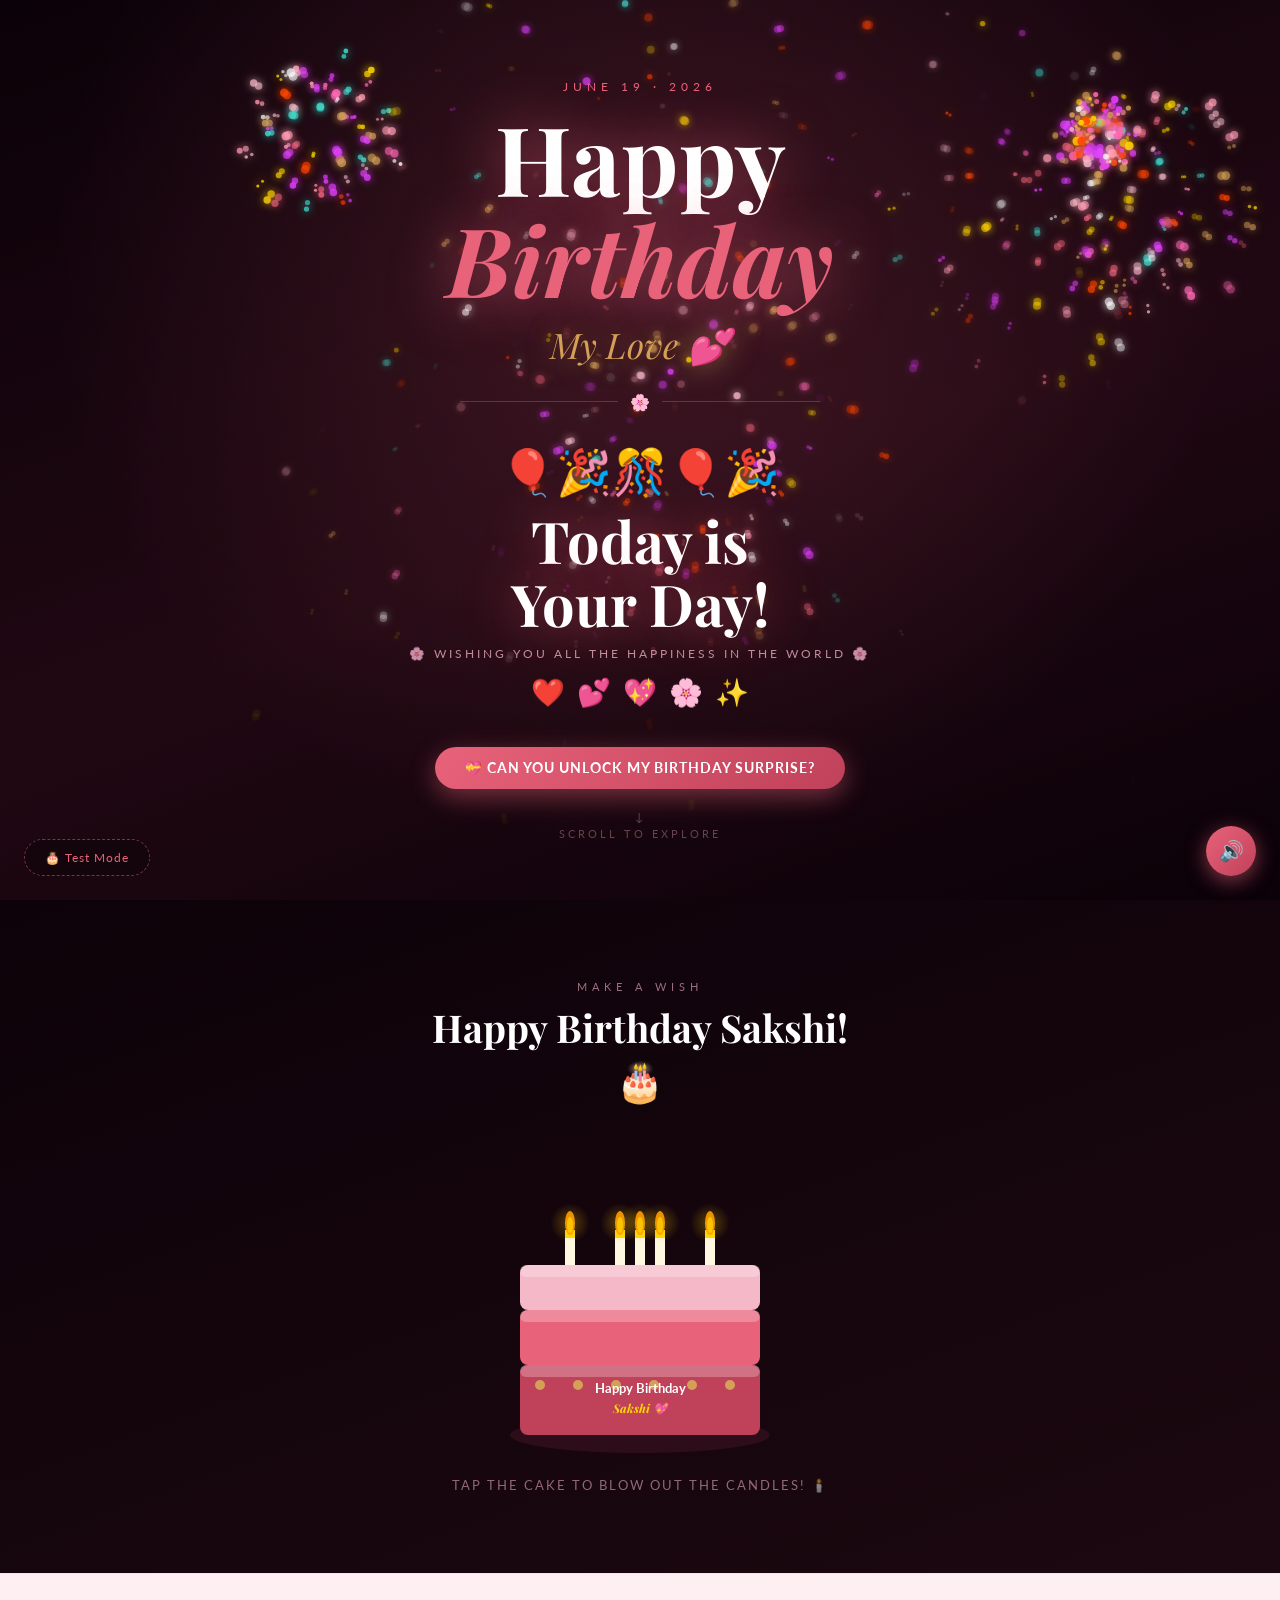
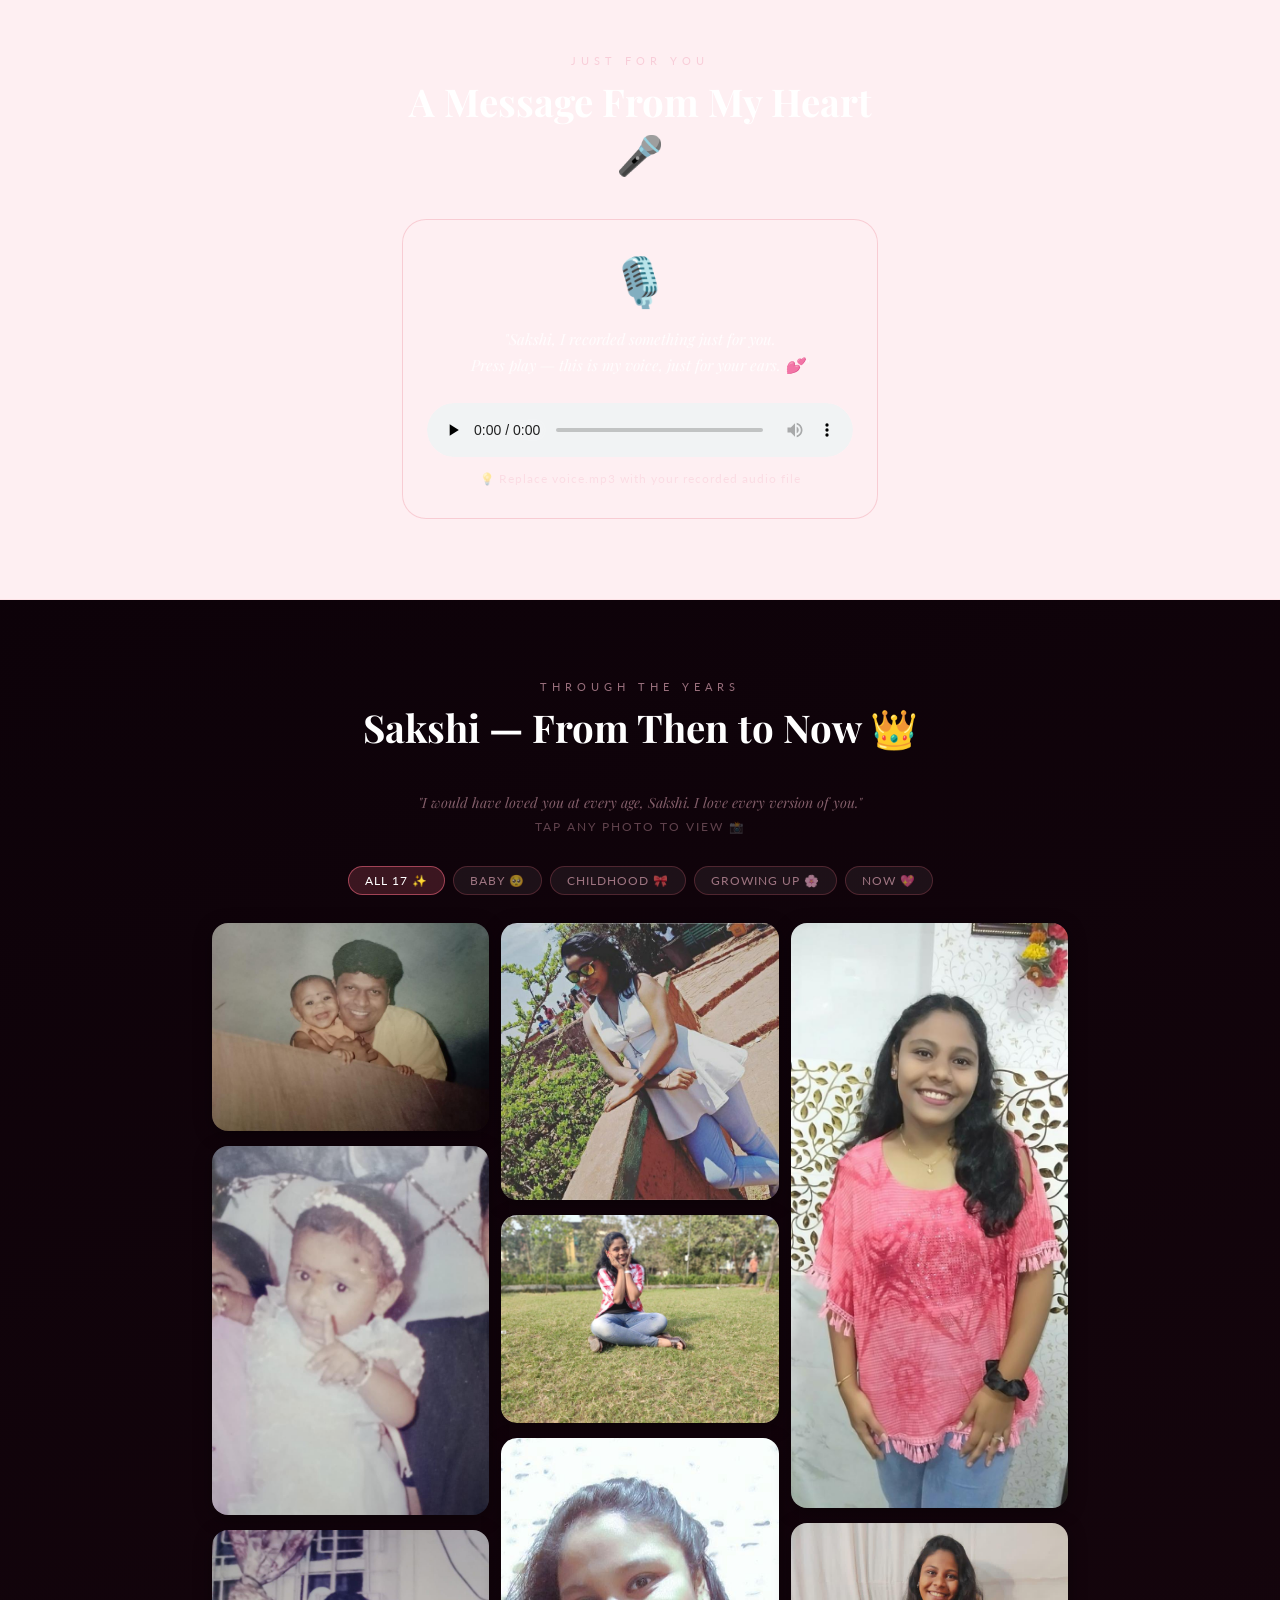
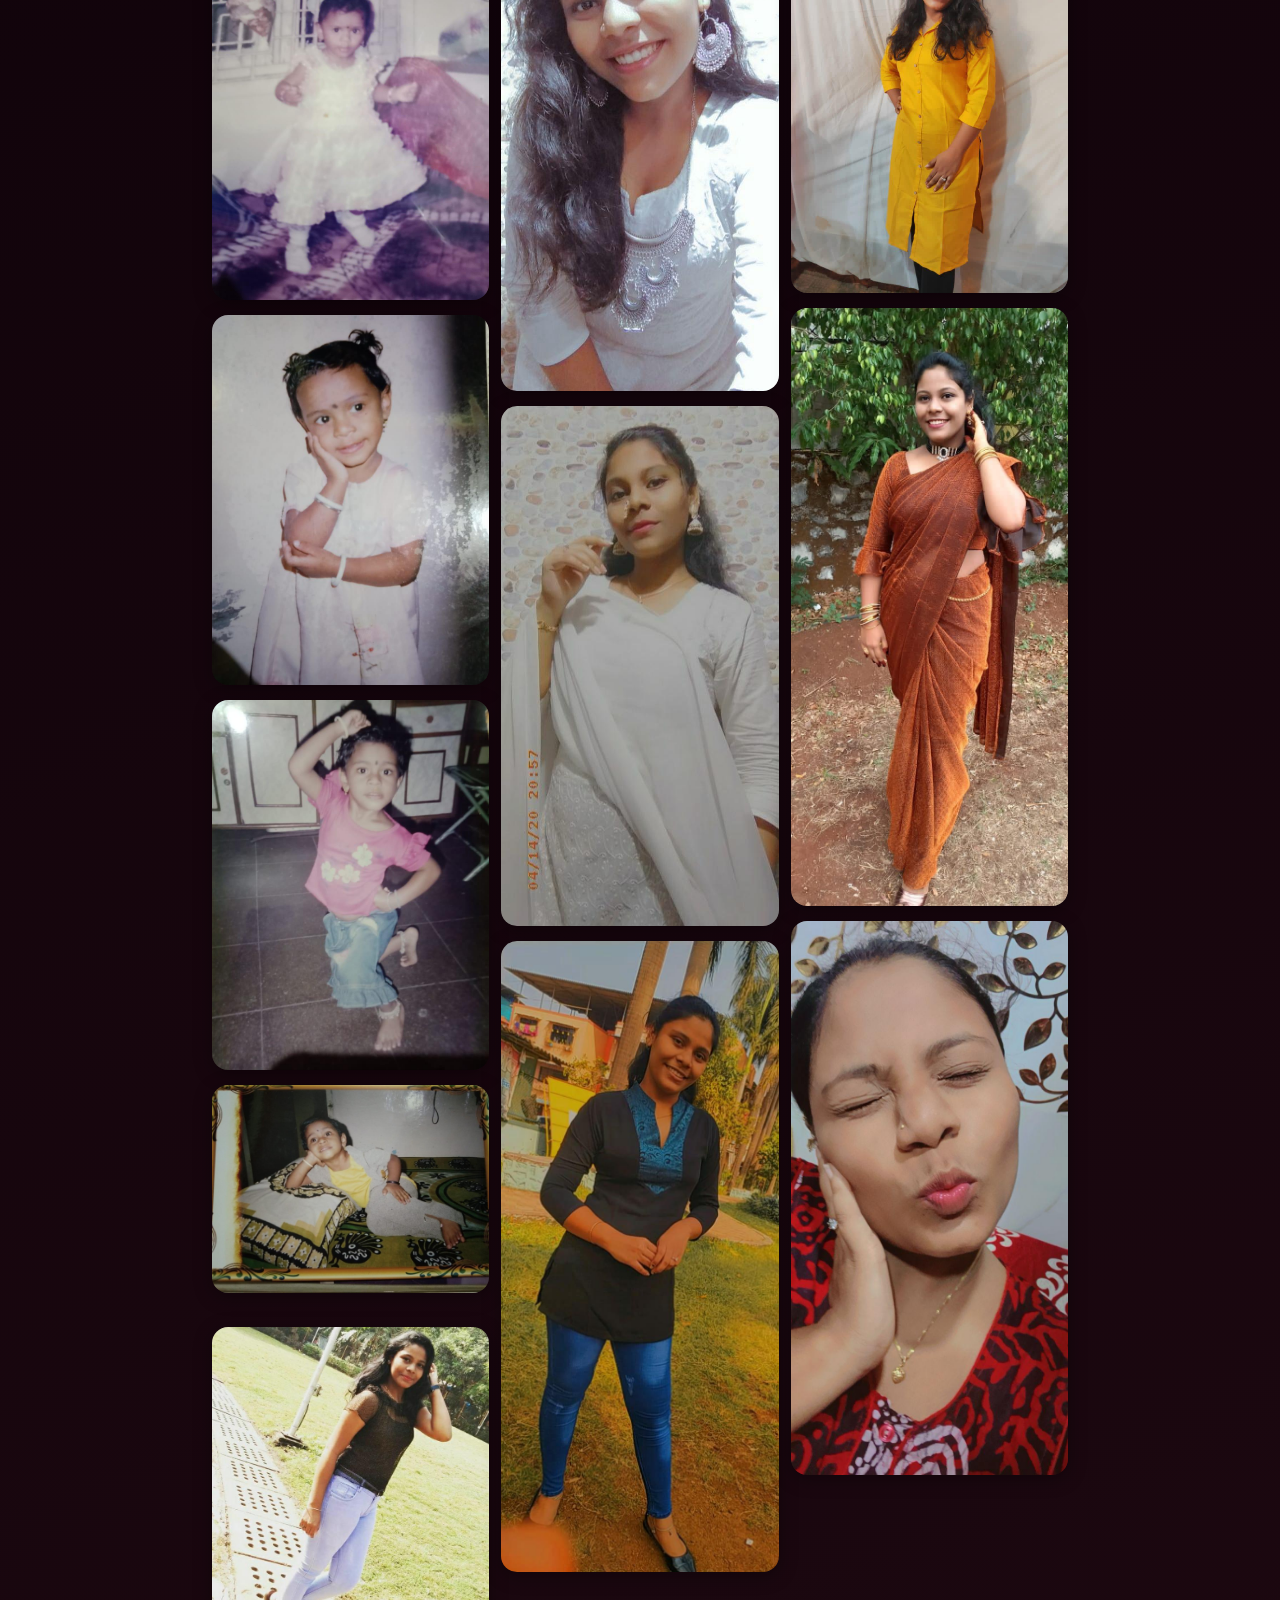
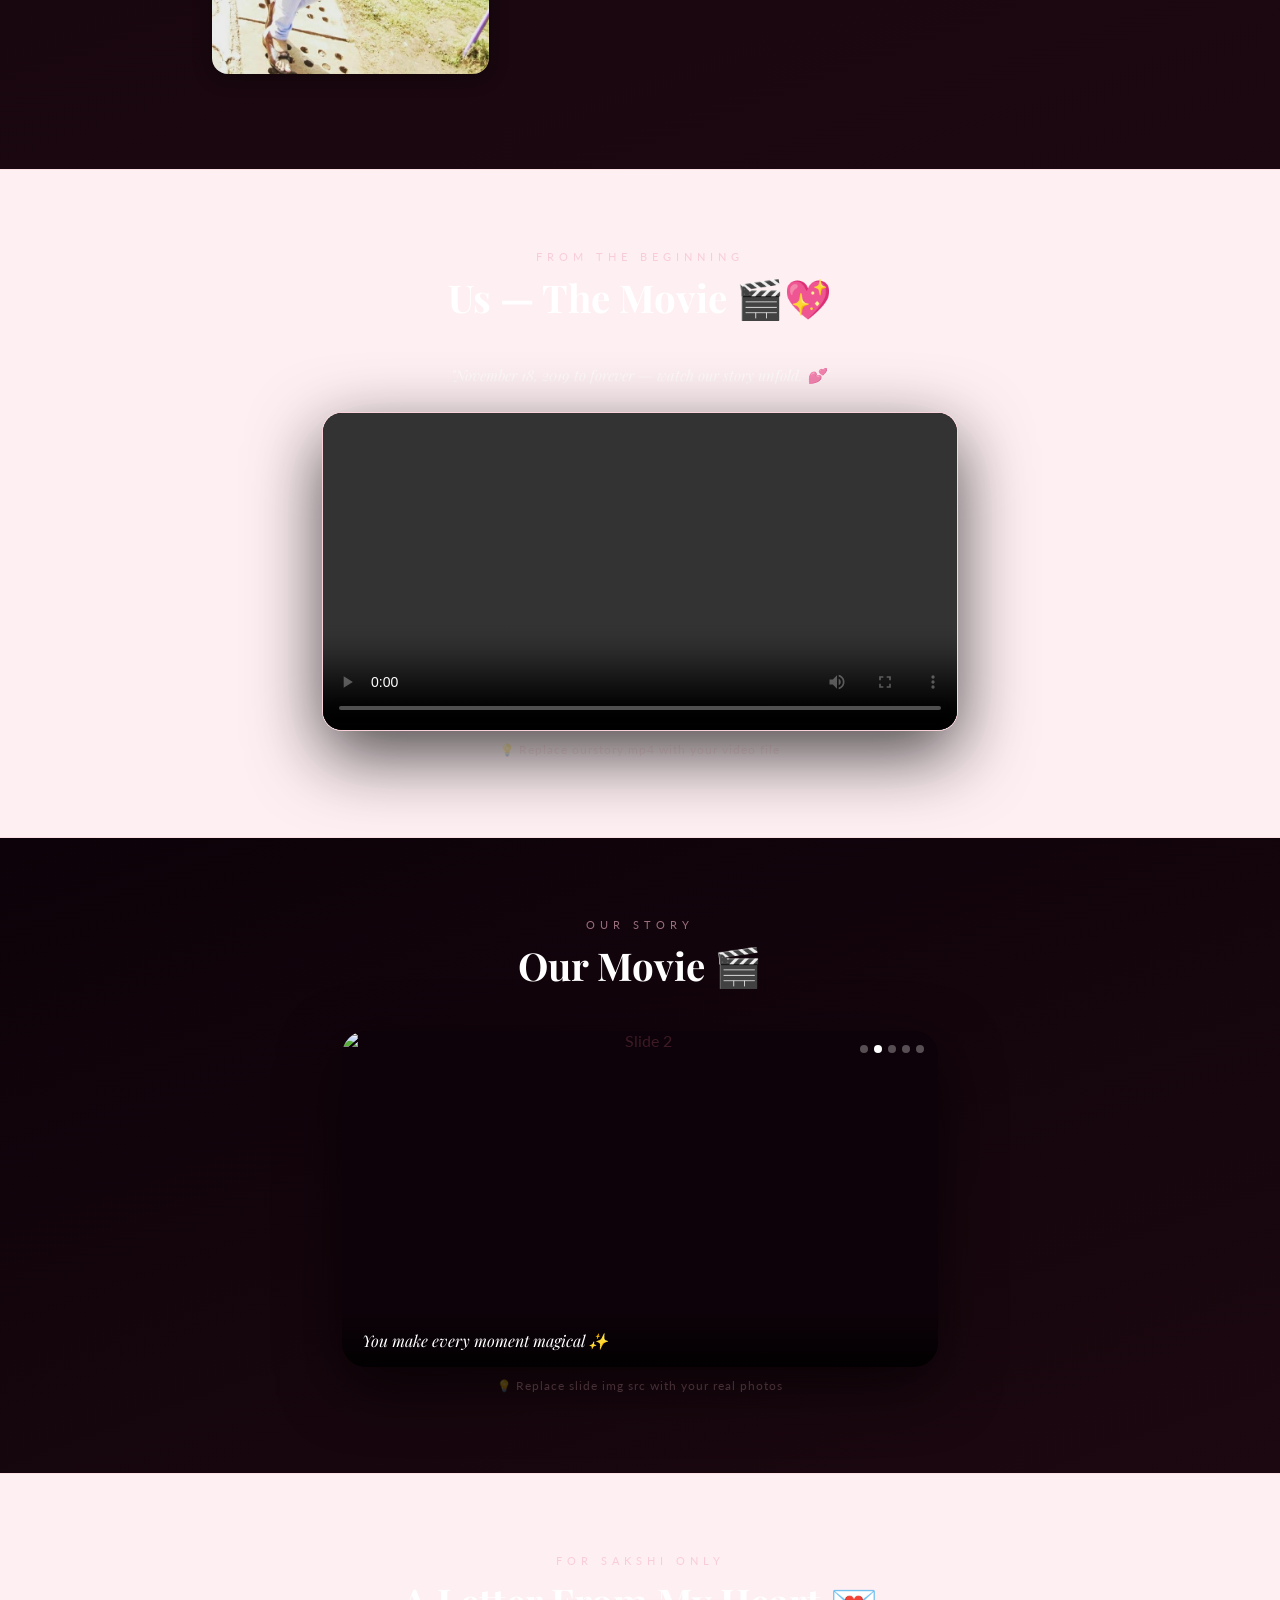
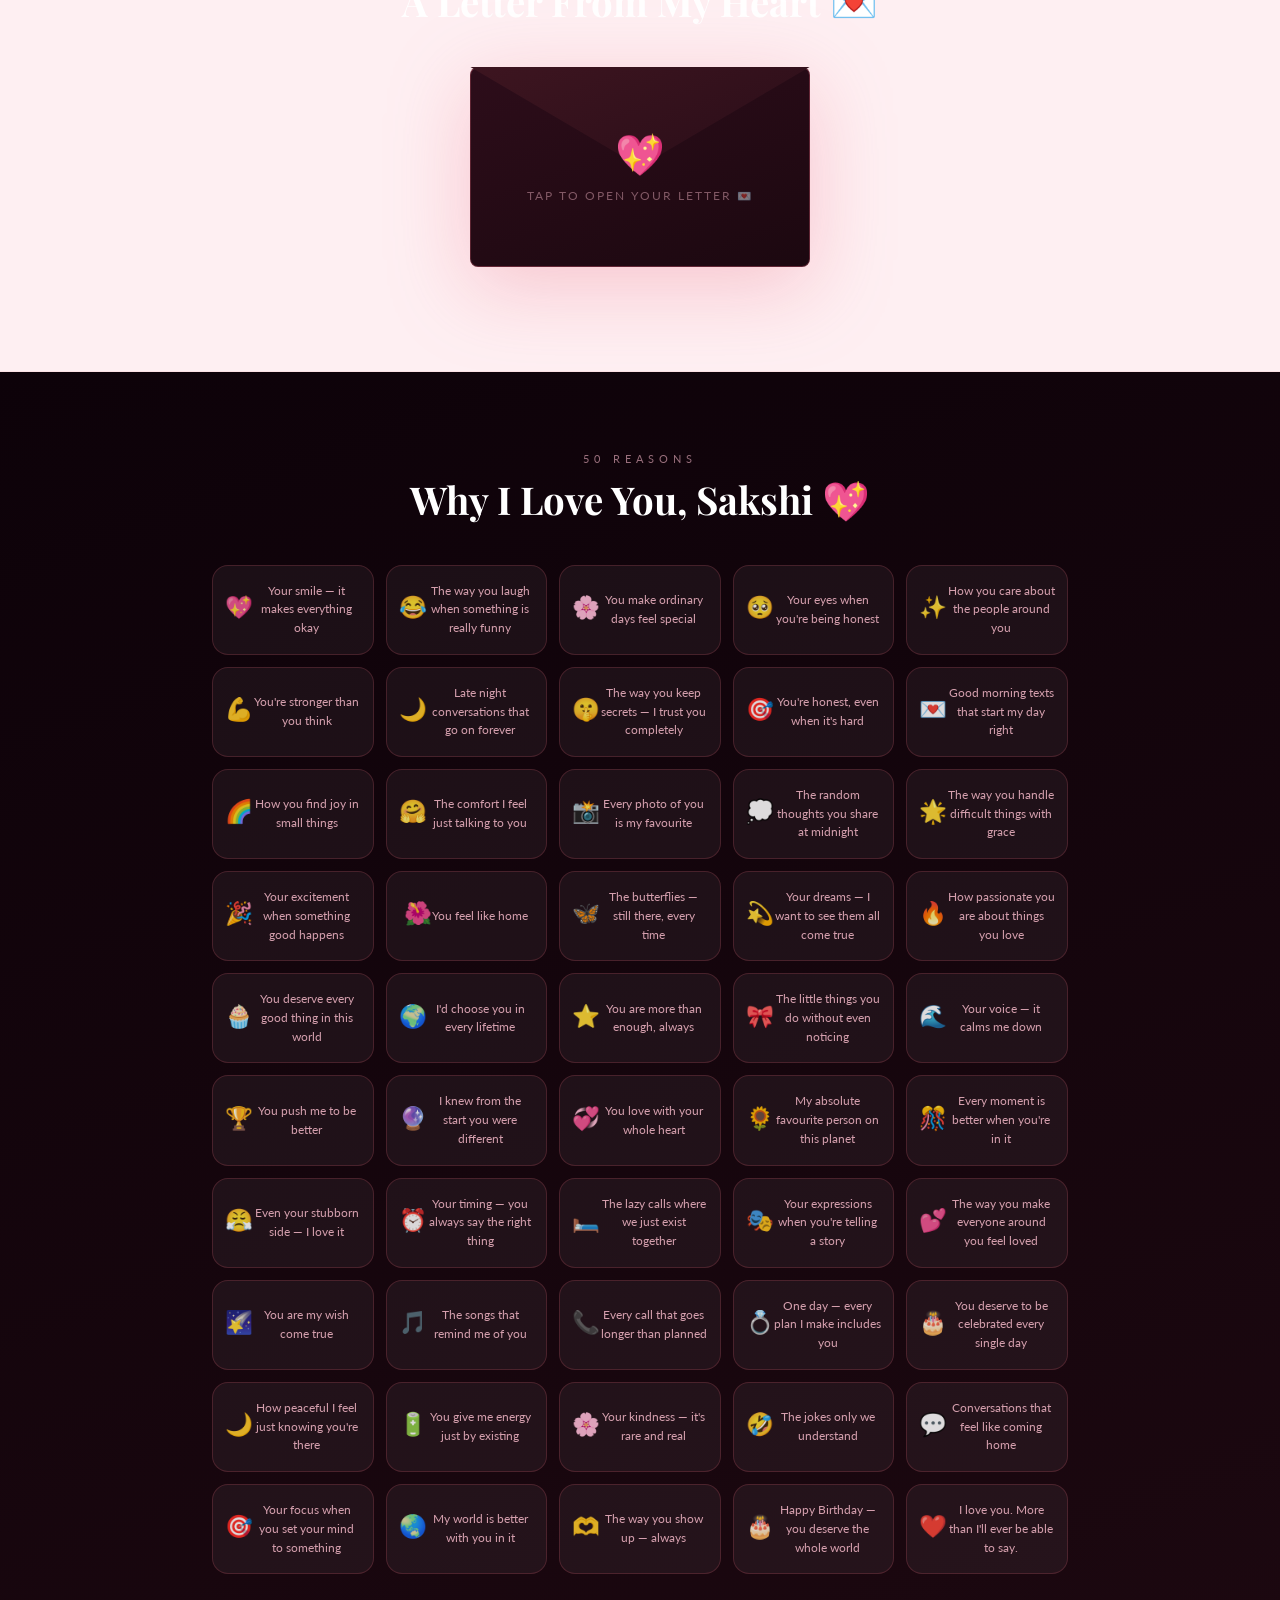
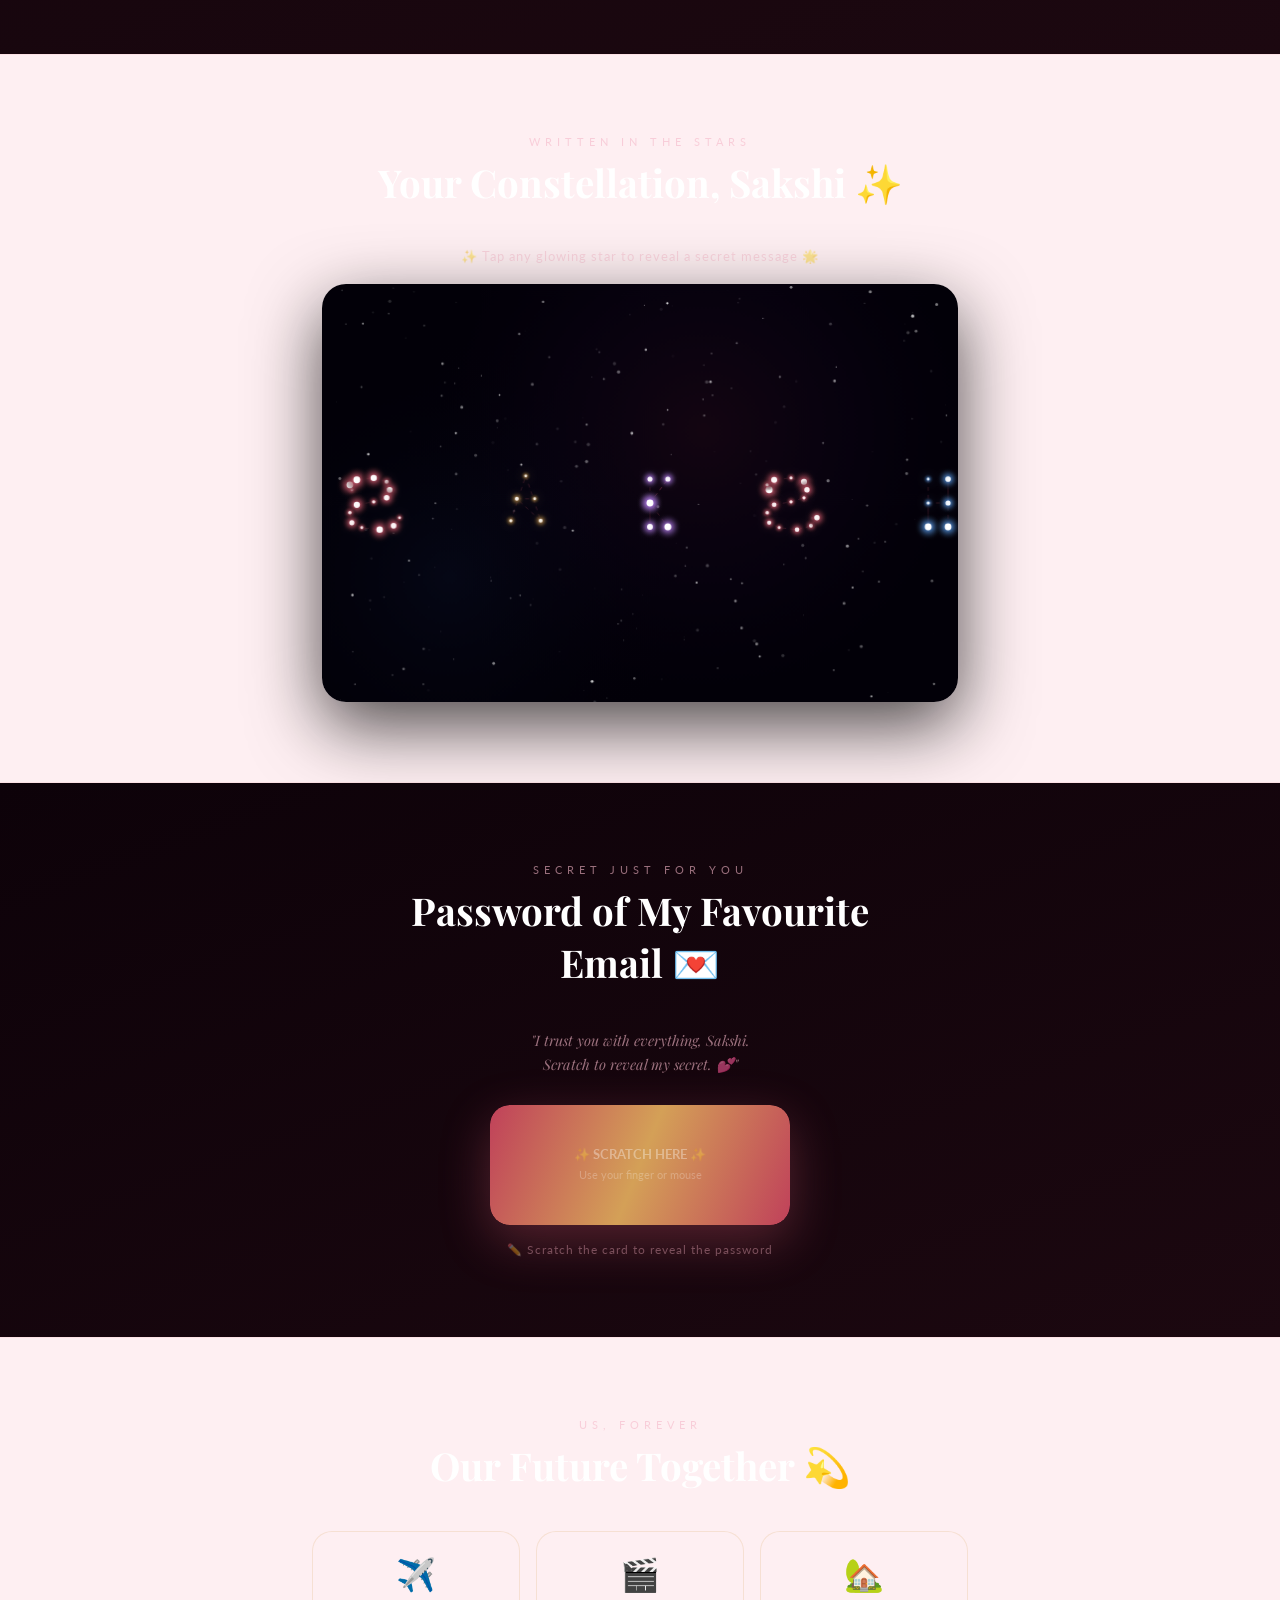
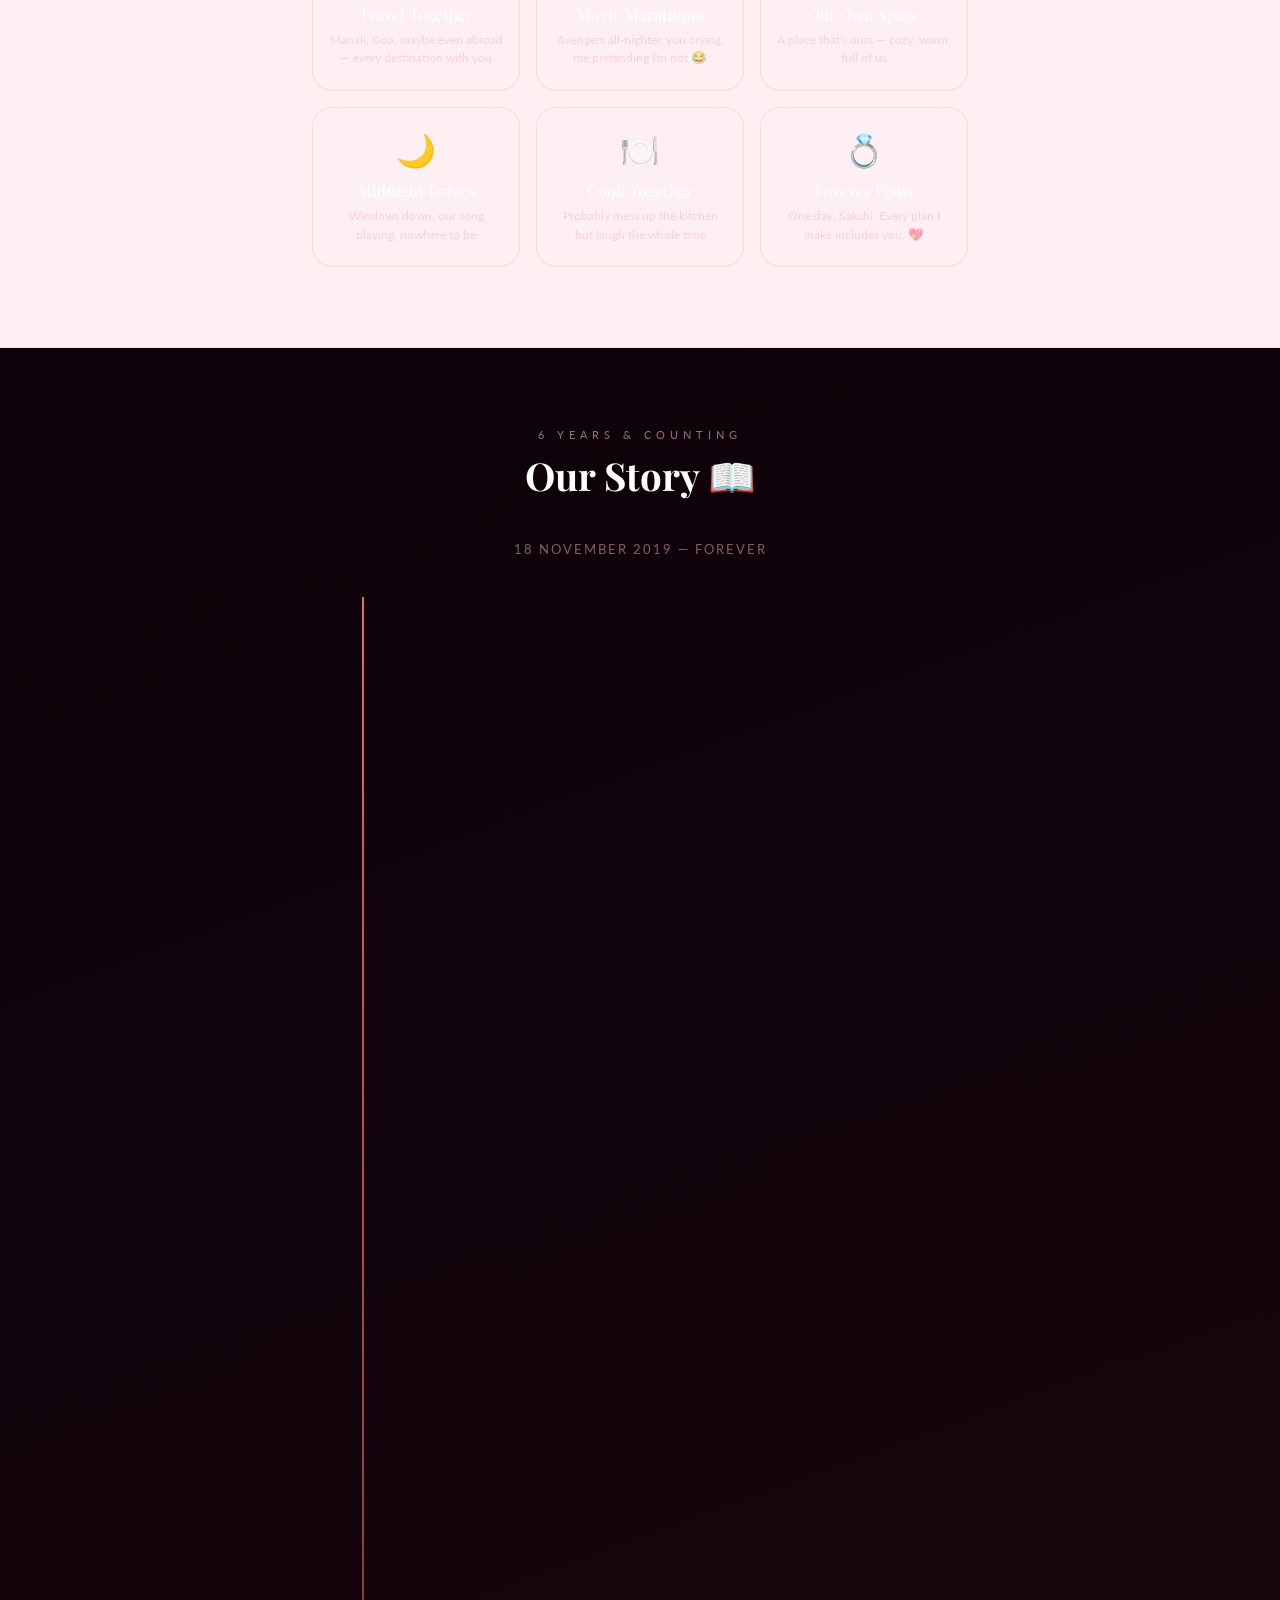
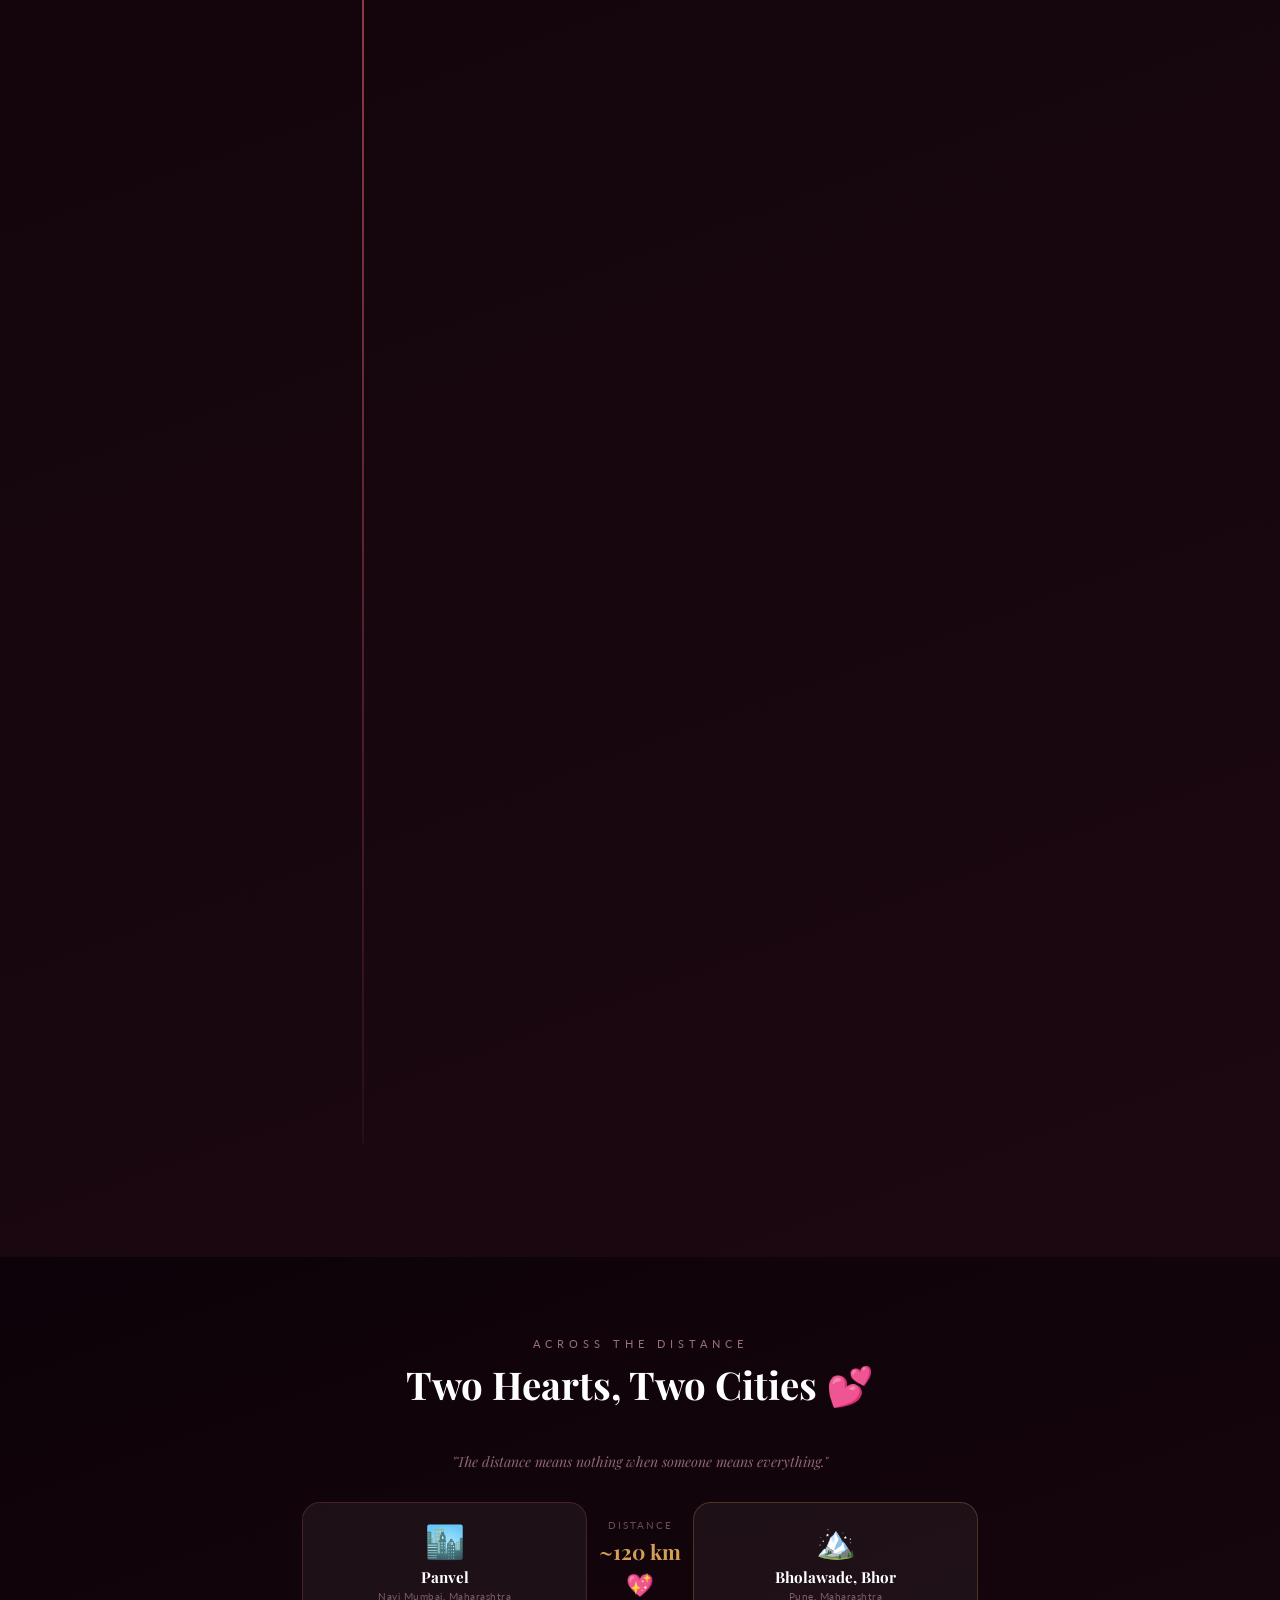
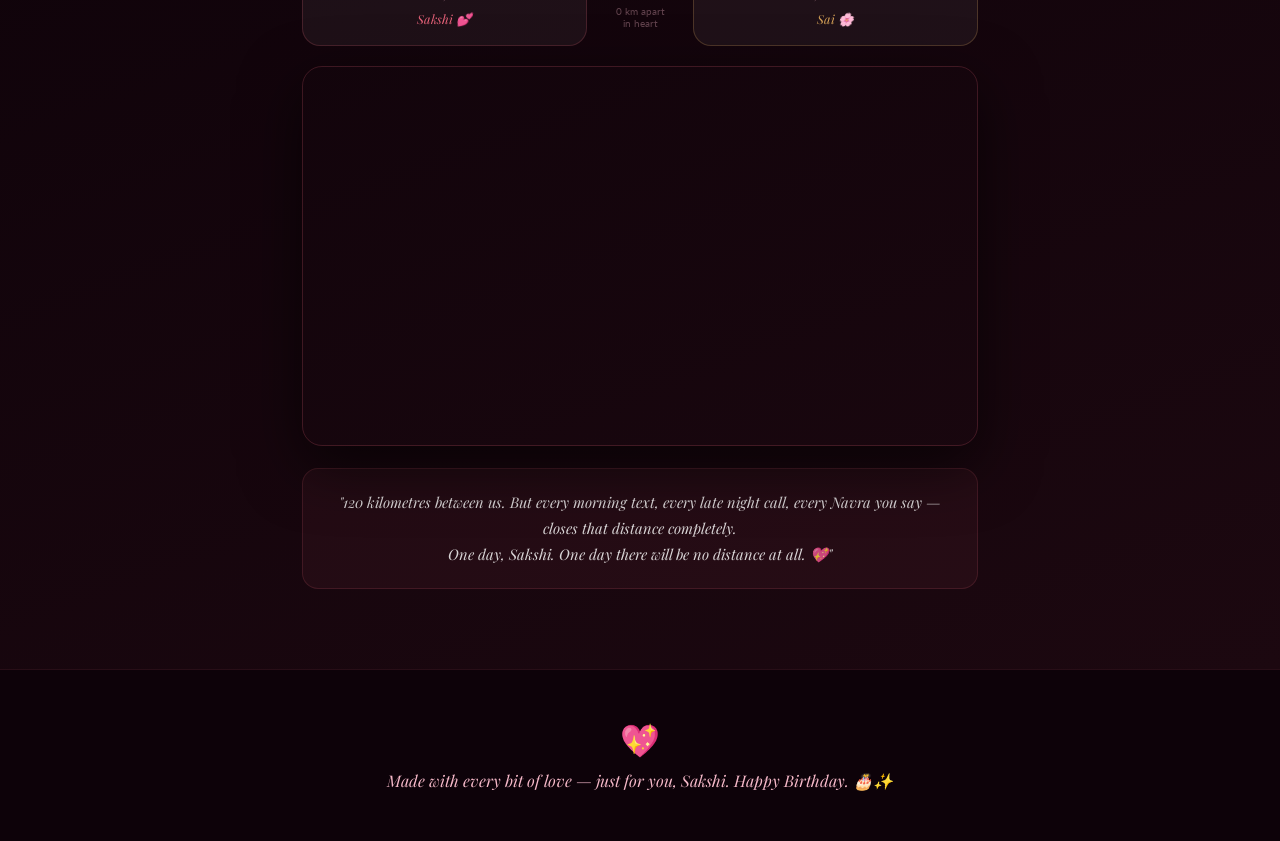
==== index.html @ 9b5f8d2d "Update index.html" ====
<!DOCTYPE html>
<html lang="en">
<head>
<meta charset="UTF-8">
<meta name="viewport" content="width=device-width, initial-scale=1.0">
<title>Happy Birthday 💖</title>
<link href="https://fonts.googleapis.com/css2?family=Playfair+Display:ital,wght@0,400;0,700;1,400&family=Lato:wght@300;400;700&display=swap" rel="stylesheet">
<link rel="stylesheet" href="https://cdnjs.cloudflare.com/ajax/libs/leaflet/1.9.4/leaflet.min.css"/>
<script src="https://cdnjs.cloudflare.com/ajax/libs/leaflet/1.9.4/leaflet.min.js"></script>
<style>
*,*::before,*::after{box-sizing:border-box;margin:0;padding:0}
:root{--rose:#E8637A;--blush:#F5B8C8;--cream:#FFF5F7;--gold:#D4A057;--deep:#3D1A24;--soft:#FAE8EE}
html{scroll-behavior:smooth}
body{font-family:'Lato',sans-serif;background:var(--cream);color:var(--deep);overflow-x:hidden}

#bg-canvas{position:fixed;inset:0;pointer-events:none;z-index:0}
#fw-canvas{position:fixed;inset:0;pointer-events:none;z-index:1;display:none}
.cp{position:fixed;top:-14px;pointer-events:none;z-index:9000;animation:cfFall linear forwards}
@keyframes cfFall{0%{transform:translateY(0) rotate(0deg);opacity:1}100%{transform:translateY(110vh) rotate(720deg);opacity:0}}

/* ═══════════════════════════════════════
   QUIZ MODAL (full screen)
═══════════════════════════════════════ */
#quiz-modal{
  position:fixed;inset:0;z-index:8000;
  background:linear-gradient(160deg,#0d0209 0%,#200a14 50%,#0d0209 100%);
  display:flex;flex-direction:column;align-items:center;
  overflow-y:auto;-webkit-overflow-scrolling:touch;
  padding-bottom:env(safe-area-inset-bottom,20px);
  opacity:0;visibility:hidden;pointer-events:none;
  transition:opacity .4s,visibility .4s;
}
#quiz-modal.open{opacity:1;visibility:visible;pointer-events:all}

/* ── QUIZ HEADER ── */
.quiz-header{
  width:100%;max-width:680px;padding:40px 24px 0;
  display:flex;flex-direction:column;align-items:center;text-align:center;
}
.quiz-close{
  position:fixed;top:16px;right:20px;background:none;border:none;
  color:rgba(255,255,255,.3);font-size:1.6rem;cursor:pointer;z-index:10;transition:color .2s
}
.quiz-close:hover{color:rgba(255,255,255,.7)}

/* score bar */
.score-bar{
  display:flex;align-items:center;justify-content:space-between;
  width:100%;max-width:680px;padding:16px 20px;gap:12px;
  position:sticky;top:0;z-index:5;
  background:rgba(13,2,9,.95);
  backdrop-filter:blur(8px);-webkit-backdrop-filter:blur(8px);
  border-bottom:1px solid rgba(232,99,122,.1);
}
.score-badge{
  background:rgba(232,99,122,.15);border:1px solid rgba(232,99,122,.3);
  border-radius:50px;padding:8px 20px;font-size:.85rem;
  color:var(--blush);letter-spacing:1px;font-weight:700;white-space:nowrap;
}
.progress-wrap{flex:1;height:6px;background:rgba(255,255,255,.1);border-radius:50px;overflow:hidden}
.progress-fill{height:100%;background:linear-gradient(90deg,var(--rose),var(--gold));border-radius:50px;transition:width .5s ease;width:0%}
.q-counter{font-size:.78rem;color:rgba(245,184,200,.5);letter-spacing:1px;white-space:nowrap}

/* ── LEVEL BADGE ── */
.level-badge{
  display:inline-flex;align-items:center;gap:8px;
  background:rgba(212,160,87,.15);border:1px solid rgba(212,160,87,.3);
  border-radius:50px;padding:7px 18px;font-size:.72rem;
  color:var(--gold);letter-spacing:2px;text-transform:uppercase;
  margin:32px 0 8px;
}

/* ── QUESTION CARD ── */
.q-card{
  width:100%;max-width:680px;padding:0 24px 40px;
  animation:qSlide .4s cubic-bezier(.22,1,.36,1) both;
}
@keyframes qSlide{from{opacity:0;transform:translateY(30px)}to{opacity:1;transform:translateY(0)}}

.q-emoji{font-size:2.8rem;margin-bottom:12px;display:block;animation:hb 2s ease-in-out infinite}
.q-text{
  font-family:'Playfair Display',serif;
  font-size:clamp(1.1rem,3vw,1.5rem);
  color:#fff;line-height:1.5;margin-bottom:28px;
  text-align:center;
}
.q-text span{color:var(--rose);font-style:italic}

/* ── OPTIONS ── */
.options{display:flex;flex-direction:column;gap:12px;width:100%}
.opt{
  background:rgba(255,255,255,.06);
  border:1.5px solid rgba(232,99,122,.2);
  border-radius:16px;padding:16px 20px;
  display:flex;align-items:center;gap:14px;
  cursor:pointer;transition:all .25s;text-align:left;
  font-family:'Lato',sans-serif;font-size:.95rem;color:rgba(255,255,255,.85);
  position:relative;overflow:hidden;
}
.opt:hover{background:rgba(232,99,122,.12);border-color:rgba(232,99,122,.5);transform:translateX(4px)}
.opt-letter{
  min-width:34px;height:34px;border-radius:50%;
  background:rgba(232,99,122,.2);border:1.5px solid rgba(232,99,122,.4);
  display:flex;align-items:center;justify-content:center;
  font-size:.8rem;font-weight:700;color:var(--rose);letter-spacing:.5px;flex-shrink:0;
}
/* correct */
.opt.correct{background:rgba(46,213,115,.15)!important;border-color:#2ed573!important;transform:translateX(0)!important}
.opt.correct .opt-letter{background:rgba(46,213,115,.3);border-color:#2ed573;color:#2ed573}
/* wrong */
.opt.wrong{background:rgba(255,71,87,.12)!important;border-color:#ff4757!important;transform:translateX(0)!important}
.opt.wrong .opt-letter{background:rgba(255,71,87,.2);border-color:#ff4757;color:#ff4757}
/* reveal correct when wrong chosen */
.opt.reveal{background:rgba(46,213,115,.08)!important;border-color:rgba(46,213,115,.4)!important}
.opt.reveal .opt-letter{color:rgba(46,213,115,.7)}

/* feedback toast */
#feedback{
  position:fixed;bottom:100px;left:50%;transform:translateX(-50%) translateY(20px);
  background:rgba(20,5,12,.95);border:1px solid rgba(232,99,122,.3);
  border-radius:50px;padding:12px 28px;font-size:.88rem;
  color:#fff;letter-spacing:.5px;z-index:9001;
  opacity:0;transition:all .3s;pointer-events:none;white-space:nowrap;
  text-align:center;max-width:90vw;
}
#feedback.show{opacity:1;transform:translateX(-50%) translateY(0)}

/* ── RESULT SCREEN ── */
#result-screen{
  width:100%;max-width:680px;padding:40px 24px 60px;
  display:none;flex-direction:column;align-items:center;text-align:center;
  animation:qSlide .5s both;
}
#result-screen.show{display:flex}
.result-emoji{font-size:4rem;margin-bottom:16px;animation:hb 1.4s ease-in-out infinite}
.result-title{font-family:'Playfair Display',serif;font-size:clamp(1.8rem,5vw,3rem);color:#fff;margin-bottom:10px;line-height:1.2}
.result-title em{color:var(--rose);font-style:italic}
.result-score{font-size:clamp(2.5rem,8vw,5rem);font-family:'Playfair Display',serif;font-weight:700;color:var(--gold);margin:12px 0;text-shadow:0 0 30px rgba(212,160,87,.5)}
.result-msg{font-size:1rem;color:rgba(245,184,200,.8);line-height:1.7;max-width:500px;margin:0 auto 32px}
.result-bars{width:100%;display:flex;flex-direction:column;gap:10px;margin-bottom:36px}
.r-bar{display:flex;align-items:center;gap:12px;font-size:.8rem;color:rgba(245,184,200,.6)}
.r-bar-label{width:80px;text-align:right;flex-shrink:0}
.r-bar-track{flex:1;height:8px;background:rgba(255,255,255,.08);border-radius:50px;overflow:hidden}
.r-bar-fill{height:100%;border-radius:50px;transition:width 1s ease .3s;width:0}
.r-bar-val{width:32px;text-align:left;font-weight:700;color:var(--rose)}

.unlock-btn{
  background:linear-gradient(135deg,var(--rose),#c0415a);
  border:none;border-radius:50px;padding:16px 42px;
  font-size:1rem;font-family:'Lato',sans-serif;font-weight:700;
  color:#fff;cursor:pointer;letter-spacing:1px;text-transform:uppercase;
  box-shadow:0 10px 30px rgba(232,99,122,.55);
  transition:transform .2s,box-shadow .2s;margin-bottom:16px;
  animation:pulse 2s ease-in-out infinite;
}
.unlock-btn:hover{transform:translateY(-2px);box-shadow:0 14px 38px rgba(232,99,122,.75)}
@keyframes pulse{0%,100%{box-shadow:0 10px 30px rgba(232,99,122,.55)}50%{box-shadow:0 10px 50px rgba(232,99,122,.85),0 0 0 8px rgba(232,99,122,.12)}}
.retry-btn{
  background:transparent;border:1.5px solid rgba(245,184,200,.25);
  border-radius:50px;padding:12px 32px;font-size:.82rem;font-family:'Lato',sans-serif;
  color:rgba(245,184,200,.45);cursor:pointer;letter-spacing:1px;text-transform:uppercase;transition:all .3s
}
.retry-btn:hover{border-color:rgba(245,184,200,.55);color:rgba(245,184,200,.75)}

/* special messages */
.love-note{
  background:rgba(255,255,255,.04);border:1px solid rgba(232,99,122,.2);
  border-radius:20px;padding:24px 22px;margin-bottom:28px;max-width:500px;
  font-family:'Playfair Display',serif;font-style:italic;font-size:1rem;
  color:rgba(255,255,255,.85);line-height:1.7;text-align:center;
}
.love-note cite{display:block;font-style:normal;font-size:.72rem;letter-spacing:2px;color:var(--rose);margin-top:12px;text-transform:uppercase}

/* ═══════════════════════════════════════
   HERO
═══════════════════════════════════════ */
.hero{min-height:100vh;display:flex;flex-direction:column;align-items:center;justify-content:center;padding:70px 20px 50px;position:relative;overflow:hidden;text-align:center}
.hero.light{background:var(--cream)}
.hero.light::before{content:'';position:absolute;inset:0;background:radial-gradient(ellipse at 50% 0%,rgba(232,99,122,.13) 0%,transparent 68%);pointer-events:none}
.hero.dark{background:linear-gradient(160deg,#0d0209 0%,#280b16 55%,#0d0209 100%)}
.hero.dark::before{content:'';position:absolute;inset:0;background:radial-gradient(ellipse at 50% 30%,rgba(232,99,122,.24) 0%,transparent 65%);pointer-events:none}
.petals{position:absolute;inset:0;overflow:hidden;pointer-events:none;z-index:1}
.petal{position:absolute;border-radius:50% 0 50% 0;opacity:0;animation:petalFall linear infinite}
@keyframes petalFall{0%{transform:translateY(-20px) rotate(0deg);opacity:0}8%{opacity:.65}92%{opacity:.4}100%{transform:translateY(110vh) rotate(720deg);opacity:0}}
.hero>*:not(.petals){position:relative;z-index:2}
.h-date{font-size:.72rem;letter-spacing:5px;text-transform:uppercase;color:var(--rose);margin-bottom:14px;animation:up .7s .1s both}
.h-title{font-family:'Playfair Display',serif;font-size:clamp(2.8rem,9vw,6rem);line-height:1.05;margin-bottom:12px;animation:up .7s .25s both;transition:color .9s,text-shadow .9s}
.hero.light .h-title{color:var(--deep)}
.hero.dark  .h-title{color:#fff;text-shadow:0 0 60px rgba(232,99,122,.7)}
.h-title em{font-style:italic;color:var(--rose);display:block}
.h-name{font-family:'Playfair Display',serif;font-style:italic;font-size:clamp(1.3rem,4vw,2.2rem);color:var(--gold);margin-bottom:24px;animation:up .7s .4s both;transition:text-shadow .9s}
.hero.dark .h-name{text-shadow:0 0 28px rgba(212,160,87,.55)}
.hdiv{display:flex;align-items:center;gap:12px;width:min(360px,88vw);margin:0 auto 32px;animation:up .7s .5s both}
.hdiv-line{flex:1;height:1px;transition:background .9s}
.hero.light .hdiv-line{background:var(--blush)}
.hero.dark  .hdiv-line{background:rgba(245,184,200,.22)}
#cd{animation:up .7s .6s both;margin-bottom:32px;text-align:center}
#cd.off{display:none}
.cd-lbl{font-size:.68rem;letter-spacing:4px;text-transform:uppercase;color:var(--rose);margin-bottom:16px}
.cd-row{display:flex;gap:12px;justify-content:center;flex-wrap:wrap}
.cd-box{background:#fff;border-radius:16px;padding:20px 16px 13px;min-width:76px;box-shadow:0 5px 22px rgba(232,99,122,.1);position:relative;overflow:hidden;transition:background .9s,box-shadow .9s}
.hero.dark .cd-box{background:rgba(255,255,255,.08);box-shadow:0 5px 22px rgba(0,0,0,.4)}
.cd-box::before{content:'';position:absolute;top:0;left:0;right:0;height:3px;background:linear-gradient(90deg,var(--rose),var(--gold))}
.cd-n{font-family:'Playfair Display',serif;font-size:2.3rem;font-weight:700;line-height:1;display:block;transition:color .9s}
.hero.light .cd-n{color:var(--deep)}
.hero.dark  .cd-n{color:#fff}
.cd-n.flip{animation:numflip .28s ease}
@keyframes numflip{0%,100%{transform:scaleY(1);opacity:1}50%{transform:scaleY(0);opacity:0}}
.cd-u{font-size:.6rem;letter-spacing:2px;text-transform:uppercase;color:var(--rose);margin-top:4px;display:block}
#bday-msg{display:flex;flex-direction:column;align-items:center;gap:10px;margin-bottom:32px;opacity:0;pointer-events:none;transform:translateY(18px);transition:opacity .7s .1s,transform .7s .1s}
#bday-msg.on{opacity:1;pointer-events:all;transform:translateY(0)}
.b-balls{font-size:2.8rem;animation:balloonUp .85s cubic-bezier(.34,1.56,.64,1) both}
@keyframes balloonUp{from{transform:translateY(38px);opacity:0}to{transform:translateY(0);opacity:1}}
.b-head{font-family:'Playfair Display',serif;font-size:clamp(1.9rem,5.5vw,3.6rem);color:#fff;line-height:1.1;text-shadow:0 0 50px rgba(232,99,122,.75)}
.b-sub{font-size:.78rem;letter-spacing:3px;text-transform:uppercase;color:var(--blush);opacity:.75}
.b-hearts{display:flex;gap:12px;font-size:1.7rem;margin-top:4px}
.b-hearts span{animation:hb 1.6s ease-in-out infinite}
.b-hearts span:nth-child(2){animation-delay:.22s}
.b-hearts span:nth-child(3){animation-delay:.44s}
.b-hearts span:nth-child(4){animation-delay:.66s}
.b-hearts span:nth-child(5){animation-delay:.88s}
#surprise-btn{background:linear-gradient(135deg,var(--rose),#c0415a);border:none;border-radius:50px;padding:13px 30px;font-size:.85rem;font-family:'Lato',sans-serif;font-weight:700;color:#fff;cursor:pointer;letter-spacing:1px;text-transform:uppercase;box-shadow:0 8px 26px rgba(232,99,122,.45);transition:transform .2s,box-shadow .2s,opacity .5s;animation:up .7s 1s both;margin-top:6px}
#surprise-btn:hover{transform:translateY(-2px);box-shadow:0 12px 34px rgba(232,99,122,.65)}
#surprise-btn.gone{opacity:0;pointer-events:none}
.scroll-cue{color:rgba(232,99,122,.45);font-size:.66rem;letter-spacing:3px;text-transform:uppercase;display:flex;flex-direction:column;align-items:center;gap:5px;margin-top:22px;animation:bounce 2s ease-in-out infinite,up .7s 1.2s both}
.hero.dark .scroll-cue{color:rgba(245,184,200,.35)}

/* music btn */
#music-btn{position:fixed;bottom:24px;right:24px;z-index:600;width:50px;height:50px;border-radius:50%;background:linear-gradient(135deg,var(--rose),#c0415a);border:none;cursor:pointer;font-size:1.25rem;box-shadow:0 5px 20px rgba(232,99,122,.55);display:none;align-items:center;justify-content:center;animation:musicPulse 2.2s ease-in-out infinite;transition:transform .15s}
#music-btn.on{display:flex}
#music-btn:hover{transform:scale(1.12)}
@keyframes musicPulse{0%,100%{box-shadow:0 5px 20px rgba(232,99,122,.55)}50%{box-shadow:0 5px 36px rgba(232,99,122,.9),0 0 0 8px rgba(232,99,122,.1)}}

/* ═══════════════════════════════════════
   SECTIONS
═══════════════════════════════════════ */
.sec{position:relative;z-index:2}
.sec-in{max-width:900px;margin:0 auto;padding:80px 22px}
.sec-lbl{font-size:.68rem;letter-spacing:5px;text-transform:uppercase;color:var(--rose);text-align:center;margin-bottom:8px}
.sec-title{font-family:'Playfair Display',serif;font-size:clamp(1.5rem,4vw,2.4rem);text-align:center;margin-bottom:40px}
.sec.bday-hidden{visibility:hidden;max-height:0;overflow:hidden;opacity:0;padding:0;margin:0}
.sec.bday-hidden .sec-in{padding:0}
.sec.bday-reveal{visibility:visible;max-height:none;overflow:visible;opacity:1;animation:revealSection .8s cubic-bezier(.22,1,.36,1) forwards}
@keyframes revealSection{from{opacity:0;transform:translateY(40px)}to{opacity:1;transform:translateY(0)}}
.sec.light{background:var(--cream)}
.sec.light .sec-title{color:var(--deep)}
.sec.dark{background:linear-gradient(160deg,#0d0209,#1c0810)}
.sec.dark .sec-title{color:#fff}
.sec.mid{background:rgba(232,99,122,.04);border-top:1px solid rgba(232,99,122,.1);border-bottom:1px solid rgba(232,99,122,.1)}
.sec.mid .sec-title{color:#fff}
.pgrid{display:grid;grid-template-columns:repeat(3,1fr);grid-template-rows:220px 260px;gap:12px}
.pc{border-radius:18px;overflow:hidden;position:relative;cursor:pointer;box-shadow:0 5px 20px rgba(0,0,0,.12);transition:transform .38s cubic-bezier(.34,1.2,.64,1),box-shadow .38s}
.pc:hover{transform:scale(1.04) translateY(-4px);box-shadow:0 15px 40px rgba(0,0,0,.22)}
.pc.feat{grid-column:1/3;grid-row:1/3}
.pc img{width:100%;height:100%;object-fit:cover;display:block}
.pc-ph{width:100%;height:100%;display:flex;flex-direction:column;align-items:center;justify-content:center;gap:7px}
.sec.dark .pc-ph{background:linear-gradient(135deg,rgba(232,99,122,.15),rgba(212,160,87,.1))}
.pc-ph i{font-size:2.2rem}
.pc-ph small{font-size:.65rem;letter-spacing:2px;text-transform:uppercase;opacity:.5;color:var(--blush)}
.pc-ov{position:absolute;inset:0;background:linear-gradient(to top,rgba(20,5,12,.82) 0%,transparent 55%);opacity:0;transition:opacity .3s;display:flex;align-items:flex-end;padding:15px}
.pc:hover .pc-ov{opacity:1}
.pc-ov span{color:#fff;font-family:'Playfair Display',serif;font-style:italic;font-size:.87rem}
.love-card{background:rgba(255,255,255,.04);border:1px solid rgba(232,99,122,.2);border-radius:22px;padding:36px 28px;max-width:600px;margin:0 auto;text-align:center}
.love-card p{font-family:'Playfair Display',serif;font-style:italic;font-size:clamp(.93rem,2.3vw,1.22rem);color:rgba(255,255,255,.88);line-height:1.85}
.love-card cite{display:block;font-style:normal;font-size:.72rem;letter-spacing:3px;text-transform:uppercase;color:var(--rose);margin-top:18px}
.hrow{display:flex;justify-content:center;gap:15px;font-size:1.6rem;margin-top:30px}
.hrow span{animation:hb 1.6s ease-in-out infinite}
.hrow span:nth-child(2){animation-delay:.28s}
.hrow span:nth-child(3){animation-delay:.56s}
.tl{position:relative;padding-left:36px;max-width:580px;margin:0 auto}
.tl::before{content:'';position:absolute;left:12px;top:0;bottom:0;width:2px;background:linear-gradient(to bottom,var(--rose),rgba(232,99,122,.07))}
.ti{position:relative;margin-bottom:34px;opacity:0;transform:translateX(-14px);transition:opacity .5s,transform .5s}
.ti.vis{opacity:1;transform:translateX(0)}
.ti-dot{position:absolute;left:-28px;top:4px;width:15px;height:15px;border-radius:50%;background:linear-gradient(135deg,var(--rose),var(--gold))}
.sec.dark .ti-dot{box-shadow:0 0 0 4px #0d0209,0 0 0 6px rgba(232,99,122,.38),0 0 14px rgba(232,99,122,.4)}
.ti-date{font-size:.66rem;letter-spacing:3px;text-transform:uppercase;color:var(--rose);margin-bottom:2px}
.ti-txt{font-family:'Playfair Display',serif;font-size:1rem;line-height:1.55;color:rgba(255,255,255,.82)}
.ti-img{margin-top:12px;border-radius:14px;overflow:hidden}
.ti-img img{width:100%;height:160px;object-fit:cover;display:block;transition:transform .4s}
.ti:hover .ti-img img{transform:scale(1.04)}
.foot{padding:50px 22px;text-align:center;position:relative;z-index:2}
.foot.dark{background:#0d0209;border-top:1px solid rgba(232,99,122,.12)}
.foot.bday-hidden{visibility:hidden;max-height:0;overflow:hidden;padding:0;margin:0;opacity:0}
.foot.bday-reveal{visibility:visible;max-height:none;overflow:visible;opacity:1;animation:revealSection .8s cubic-bezier(.22,1,.36,1) forwards}
.foot-heart{font-size:2rem;display:block;margin-bottom:10px;animation:hb 1.4s ease-in-out infinite}
.foot p{font-family:'Playfair Display',serif;font-style:italic;font-size:1rem;color:var(--blush)}
#lb{position:fixed;inset:0;background:rgba(6,1,4,.94);display:none;align-items:center;justify-content:center;z-index:9500}
#lb.on{display:flex}
#lb img{max-width:90vw;max-height:85vh;border-radius:12px;box-shadow:0 0 70px rgba(232,99,122,.2);animation:up .3s both}
.lb-x{position:absolute;top:18px;right:22px;font-size:1.9rem;color:#fff;cursor:pointer;background:none;border:none;opacity:.55;transition:opacity .2s}
.lb-x:hover{opacity:1}

@keyframes hb{0%,100%{transform:scale(1)}14%{transform:scale(1.18)}28%{transform:scale(1)}42%{transform:scale(1.1)}70%{transform:scale(1)}}
@keyframes up{from{opacity:0;transform:translateY(24px)}to{opacity:1;transform:translateY(0)}}
@keyframes jiggle{0%,100%{transform:translateX(0)}25%{transform:translateX(-8px)}75%{transform:translateX(8px)}}
@keyframes bounce{0%,100%{transform:translateY(0)}50%{transform:translateY(6px)}}

/* ── TIMELINE EXTRAS ── */
.ti-year{font-size:.62rem;letter-spacing:3px;text-transform:uppercase;color:var(--gold);margin-bottom:3px;opacity:.8}
.ti-tag{display:inline-block;background:rgba(232,99,122,.15);border:1px solid rgba(232,99,122,.3);border-radius:50px;padding:3px 12px;font-size:.68rem;letter-spacing:1px;color:var(--rose);margin-bottom:6px}
.ti-dot-star{background:linear-gradient(135deg,var(--gold),#ff9f43)!important;box-shadow:0 0 0 4px #0d0209,0 0 0 6px rgba(212,160,87,.5),0 0 20px rgba(212,160,87,.6)!important}
.ti-txt em{color:var(--rose);font-style:italic}

/* ── ENVELOPE ── */
.envelope{
  width:min(340px,90vw);height:200px;
  margin:0 auto 24px;position:relative;cursor:pointer;
  filter:drop-shadow(0 20px 40px rgba(232,99,122,.3));
  transition:transform .3s;
}
.envelope:hover{transform:scale(1.03)}
.env-body{
  position:absolute;inset:0;
  background:linear-gradient(160deg,#2d0d1a,#1c0810);
  border:1.5px solid rgba(232,99,122,.3);
  border-radius:8px;
  display:flex;flex-direction:column;align-items:center;justify-content:center;
  overflow:hidden;
}
.env-flap{
  position:absolute;top:0;left:0;right:0;height:50%;
  background:linear-gradient(160deg,#3d1520,#2a0d18);
  border-bottom:1.5px solid rgba(232,99,122,.2);
  clip-path:polygon(0 0,100% 0,50% 100%);
  transform-origin:top center;
  transition:transform .6s cubic-bezier(.34,1.2,.64,1);
  z-index:2;
}
.envelope.opened .env-flap{transform:rotateX(180deg)}
.env-seal{
  font-size:2.5rem;animation:hb 1.4s ease-in-out infinite;
  position:relative;z-index:3;
  transition:opacity .3s;
}
.envelope.opened .env-seal{opacity:0}
.env-hint{
  font-size:.72rem;letter-spacing:2px;text-transform:uppercase;
  color:rgba(245,184,200,.45);margin-top:10px;
  transition:opacity .3s;
}
.envelope.opened .env-hint{opacity:0}

/* ── LETTER PAPER ── */
#letter-paper{
  background:linear-gradient(160deg,#fdf6f0,#fff8f5);
  border-radius:16px;padding:32px 28px 28px;
  box-shadow:0 20px 60px rgba(0,0,0,.4),inset 0 0 0 1px rgba(232,99,122,.15);
  text-align:left;color:#3D1A24;
  animation:letterSlide .5s cubic-bezier(.22,1,.36,1) both;
  position:relative;overflow:hidden;
}
@keyframes letterSlide{from{opacity:0;transform:translateY(-30px) scale(.96)}to{opacity:1;transform:translateY(0) scale(1)}}
#letter-paper::before{
  content:'';position:absolute;left:60px;top:0;bottom:0;width:1px;
  background:rgba(232,99,122,.15);
}
.letter-top{display:flex;flex-wrap:wrap;gap:8px;align-items:flex-start;justify-content:space-between;margin-bottom:20px;padding-bottom:16px;border-bottom:1px solid rgba(232,99,122,.15)}
.letter-stamp{font-size:1.8rem;animation:hb 1.4s ease-in-out infinite}
.letter-from,.letter-to{font-size:.72rem;letter-spacing:1px;color:var(--rose)}
.letter-date{font-size:.7rem;color:rgba(61,26,36,.5);letter-spacing:1px}
.letter-body{
  font-family:'Playfair Display',serif;font-size:.97rem;line-height:1.95;
  color:#3D1A24;min-height:200px;padding-left:20px;
}
.letter-cursor{display:inline-block;width:2px;height:1.1em;background:var(--rose);vertical-align:text-bottom;animation:blink .7s step-end infinite;margin-left:1px}
@keyframes blink{0%,100%{opacity:1}50%{opacity:0}}
.letter-sign{font-family:'Playfair Display',serif;font-style:italic;font-size:.92rem;color:var(--deep);text-align:right;padding-left:20px;transition:opacity 1s}
.letter-sign.show{opacity:1!important}

/* location cards */
.loc-card{
  background:rgba(255,255,255,.05);border:1px solid rgba(232,99,122,.2);
  border-radius:18px;padding:18px 12px;text-align:center;
}
.loc-card-gold{border-color:rgba(212,160,87,.25)}
.loc-icon{font-size:2rem;margin-bottom:6px}
.loc-name{font-family:'Playfair Display',serif;color:#fff;font-size:.95rem;font-weight:700;margin-bottom:3px}
.loc-state{font-size:.65rem;color:rgba(245,184,200,.45);letter-spacing:.5px;margin-bottom:8px}
.loc-person{font-size:.78rem;color:var(--rose);font-family:'Playfair Display',serif;font-style:italic}

/* leaflet dark overrides */
#leaflet-map .leaflet-tile-pane{filter:saturate(0.3) brightness(0.5) hue-rotate(300deg)}
#leaflet-map .leaflet-control-attribution{background:rgba(0,0,0,.5);color:rgba(255,255,255,.3);font-size:9px}
#leaflet-map .leaflet-control-zoom a{background:rgba(30,8,16,.9);color:var(--rose);border-color:rgba(232,99,122,.3)}
#leaflet-map .leaflet-control-zoom a:hover{background:rgba(232,99,122,.2)}
.custom-pin{text-align:center;font-size:1.6rem;filter:drop-shadow(0 4px 12px rgba(232,99,122,.8))}
.custom-pin-gold{filter:drop-shadow(0 4px 12px rgba(212,160,87,.8))}

/* slideshow */
.slide{position:absolute;inset:0;opacity:0;transition:opacity 1.2s ease}
.slide.active{opacity:1}
.slide img{width:100%;height:100%;object-fit:cover;display:block}

/* reasons grid cards */
.reason-card{
  background:rgba(255,255,255,.05);border:1px solid rgba(232,99,122,.2);
  border-radius:16px;padding:16px 12px;text-align:center;cursor:pointer;
  transition:transform .3s,background .3s;font-size:.78rem;
  color:rgba(245,184,200,.85);line-height:1.5;
  min-height:90px;display:flex;align-items:center;justify-content:center;
  perspective:600px;
}
.reason-card:hover{transform:scale(1.05);background:rgba(232,99,122,.12)}
.reason-card.flipped{background:rgba(232,99,122,.18);border-color:rgba(232,99,122,.5);animation:cardFlip .4s ease}
@keyframes cardFlip{0%{transform:rotateY(0)}50%{transform:rotateY(90deg)}100%{transform:rotateY(0)}}
.reason-emoji{font-size:1.4rem;display:block;margin-bottom:6px}

/* age filter chips */
.age-chip{
  background:rgba(255,255,255,.06);border:1px solid rgba(232,99,122,.25);
  border-radius:50px;padding:6px 16px;font-size:.74rem;color:rgba(245,184,200,.6);
  cursor:pointer;letter-spacing:1px;transition:all .25s;text-transform:uppercase;
}
.age-chip:hover{background:rgba(232,99,122,.15);color:rgba(245,184,200,.9)}
.age-chip-active{background:rgba(232,99,122,.2)!important;border-color:rgba(232,99,122,.6)!important;color:#fff!important}

/* sakshi solo gallery */
.sg-masonry{
  columns:3;
  column-gap:12px;
}
@media(max-width:580px){
  .sg-masonry{columns:2;column-gap:10px}
}
.sg-card{
  border-radius:16px;overflow:hidden;position:relative;cursor:pointer;
  box-shadow:0 4px 18px rgba(0,0,0,.35);
  transition:transform .35s cubic-bezier(.34,1.2,.64,1),box-shadow .35s,opacity .4s;
  background:#1a0810;
  break-inside:avoid;
  margin-bottom:12px;
  display:inline-block;
  width:100%;
}
.sg-card:hover{transform:scale(1.03) translateY(-3px);box-shadow:0 14px 40px rgba(232,99,122,.3)}
.sg-card.sg-tall{} /* no longer needed with masonry */
.sg-card.sg-wide{}
.sg-card img{width:100%;height:auto;display:block;transition:transform .4s}
.sg-card:hover img{transform:scale(1.05)}
.sg-card.sg-hidden{display:none}
.sg-card.sg-ph img{display:none}
.sg-ph-inner{
  position:absolute;inset:0;display:flex;align-items:center;justify-content:center;
  font-size:2.5rem;color:rgba(245,184,200,.4);
}
.sg-card:not(.sg-ph) .sg-ph-inner{display:none}
.sg-ov{
  position:absolute;inset:0;
  background:linear-gradient(to top,rgba(20,5,12,.85) 0%,transparent 50%);
  opacity:0;transition:opacity .3s;
  display:flex;align-items:flex-end;padding:14px;
}
.sg-card:hover .sg-ov{opacity:1}
.sg-ov span{color:#fff;font-family:'Playfair Display',serif;font-style:italic;font-size:.87rem}



/* future cards */
.future-card{
  background:rgba(255,255,255,.05);border:1px solid rgba(212,160,87,.2);
  border-radius:20px;padding:22px 16px;text-align:center;
  transition:transform .3s;
}
.future-card:hover{transform:translateY(-4px)}
.future-card .f-emoji{font-size:2rem;display:block;margin-bottom:10px}
.future-card .f-title{font-family:'Playfair Display',serif;color:#fff;font-size:1rem;margin-bottom:6px}
.future-card .f-desc{font-size:.78rem;color:rgba(245,184,200,.55);line-height:1.5}

/* cake */
#cake-wrap{cursor:pointer}

/* ── MOBILE FIRST ── */
@media(max-width:600px){
  /* quiz modal */
  .score-bar{padding:16px 14px 0;gap:8px}
  .score-badge{padding:7px 14px;font-size:.78rem}
  .q-counter{font-size:.7rem}
  .q-card{padding:0 14px 32px}
  .q-emoji{font-size:2.2rem;margin-bottom:8px}
  .q-text{font-size:1rem;margin-bottom:20px}
  .level-badge{font-size:.66rem;padding:6px 14px;margin:20px 0 6px}
  .opt{padding:14px 12px;font-size:.88rem;gap:10px;border-radius:14px}
  .opt-letter{min-width:30px;height:30px;font-size:.75rem}
  /* result */
  .result-score{font-size:3rem}
  .result-title{font-size:1.5rem}
  .unlock-btn{padding:14px 24px;font-size:.88rem}
  .retry-btn{padding:11px 20px;font-size:.75rem}
  .r-bar-label{width:52px;font-size:.72rem}
  .r-bar-val{width:36px;font-size:.72rem}
  /* hero */
  .cd-box{min-width:64px;padding:16px 10px 11px}
  .cd-n{font-size:2rem}
  /* sections */
  .pgrid{grid-template-columns:1fr 1fr;grid-template-rows:auto}
  .pc.feat{grid-column:1/-1;height:190px}
  .sec-in{padding:50px 16px}
  /* quiz close btn — bigger tap area */
  .quiz-close{font-size:1.8rem;top:12px;right:14px;padding:8px}
  /* type input */
  .pw-in{font-size:.95rem;padding:13px 16px}
  .pw-go{padding:13px;font-size:.88rem}
  /* feedback toast */
  #feedback{font-size:.8rem;padding:10px 18px;max-width:88vw}
}
@media(max-width:380px){
  .opt{padding:12px 10px;font-size:.82rem}
  .q-text{font-size:.95rem}
  .cd-n{font-size:1.7rem}
  .cd-box{min-width:56px}
}
</style>
</head>
<body>

<canvas id="bg-canvas"></canvas>
<canvas id="fw-canvas"></canvas>

<!-- ═══════════════════════════════════════
     QUIZ MODAL
═══════════════════════════════════════ -->
<div id="quiz-modal">
  <button class="quiz-close" id="quiz-close">✕</button>

  <!-- score bar -->
  <div class="score-bar" id="score-bar">
    <div class="score-badge">❤️ <span id="score-display">0</span> pts</div>
    <div class="progress-wrap"><div class="progress-fill" id="progress-fill"></div></div>
    <div class="q-counter" id="q-counter">1 / 20</div>
  </div>

  <!-- question area -->
  <div class="q-card" id="q-card">
    <span class="q-emoji" id="q-emoji">💖</span>
    <p class="q-text" id="q-text">Loading…</p>
    <div class="options" id="options"></div>
  </div>

  <!-- result screen -->
  <div id="result-screen">
    <div class="result-emoji" id="r-emoji">🎉</div>
    <h2 class="result-title" id="r-title">You <em>tried</em> your best!</h2>
    <div class="result-score" id="r-score">0/20</div>
    <div class="result-bars" id="r-bars"></div>
    <div class="love-note" id="r-love-note"></div>
    <p class="result-msg" id="r-msg"></p>
    <button class="unlock-btn" id="r-unlock" onclick="unlockBirthday()" style="display:none">🎁 Open Sakshi's Birthday Surprise! 🎊</button>
    <button class="retry-btn" id="r-retry" onclick="restartQuiz()" style="display:none">↺ Try Again</button>
  </div>
</div>

<!-- feedback toast -->
<div id="feedback"></div>

<!-- ═══════════════════════════════════════
     HERO
═══════════════════════════════════════ -->
<section class="hero light" id="hero">
  <div class="petals" id="petals"></div>
  <p class="h-date">June 19 · 2026</p>
  <h1 class="h-title">Happy<br><em>Birthday</em></h1>
  <p class="h-name">My Love 💕</p>
  <div class="hdiv"><div class="hdiv-line"></div><span>🌸</span><div class="hdiv-line"></div></div>
  <div id="cd">
    <p class="cd-lbl">Counting down to your special day</p>
    <div class="cd-row">
      <div class="cd-box"><span class="cd-n" id="cd-d">--</span><span class="cd-u">Days</span></div>
      <div class="cd-box"><span class="cd-n" id="cd-h">--</span><span class="cd-u">Hours</span></div>
      <div class="cd-box"><span class="cd-n" id="cd-m">--</span><span class="cd-u">Mins</span></div>
      <div class="cd-box"><span class="cd-n" id="cd-s">--</span><span class="cd-u">Secs</span></div>
    </div>
  </div>
  <div id="bday-msg">
    <div class="b-balls">🎈🎉🎊🎈🎉</div>
    <h2 class="b-head">Today is<br>Your Day!</h2>
    <p class="b-sub">🌸 Wishing you all the happiness in the world 🌸</p>
    <div class="b-hearts"><span>❤️</span><span>💕</span><span>💖</span><span>🌸</span><span>✨</span></div>
  </div>
  <button id="surprise-btn">💝 Can You Unlock My Birthday Surprise?</button>
  <div class="scroll-cue"><span>↓</span><span>Scroll to explore</span></div>
</section>

<!-- ══ 1. BIRTHDAY CAKE ══ -->
<section class="sec dark bday-hidden" id="cake-sec">
  <div class="sec-in" style="max-width:500px;text-align:center">
    <p class="sec-lbl" style="color:rgba(245,184,200,.6)">Make a Wish</p>
    <h2 class="sec-title">Happy Birthday Sakshi! 🎂</h2>
    <div id="cake-wrap">
      <canvas id="cake-canvas" width="300" height="320" style="max-width:100%;display:block;margin:0 auto"></canvas>
      <p id="cake-hint" style="color:rgba(245,184,200,.55);font-size:.8rem;letter-spacing:2px;margin-top:12px;text-transform:uppercase">Tap the cake to blow out the candles! 🕯️</p>
      <p id="cake-wish" style="display:none;font-family:'Playfair Display',serif;font-style:italic;font-size:1.1rem;color:#fff;margin-top:16px;line-height:1.6">
        🌟 May all your wishes come true, Sakshi.<br>You deserve every happiness in this world. 💖
      </p>
    </div>
  </div>
</section>

<!-- ══ 2. VOICE MESSAGE ══ -->
<section class="sec mid bday-hidden" id="voice-sec">
  <div class="sec-in" style="max-width:520px;text-align:center">
    <p class="sec-lbl" style="color:rgba(245,184,200,.6)">Just For You</p>
    <h2 class="sec-title">A Message From My Heart 🎤</h2>
    <div style="background:rgba(255,255,255,.05);border:1px solid rgba(232,99,122,.25);border-radius:24px;padding:32px 24px">
      <div style="font-size:3rem;margin-bottom:16px;animation:hb 1.5s ease-in-out infinite">🎙️</div>
      <p style="font-family:'Playfair Display',serif;font-style:italic;color:rgba(255,255,255,.8);line-height:1.7;margin-bottom:24px;font-size:.95rem">
        "Sakshi, I recorded something just for you.<br>Press play — this is my voice, just for your ears. 💕"
      </p>
      <!-- 🔊 Replace 'voice.mp3' with your actual audio file path -->
      <audio id="voice-player" controls style="width:100%;border-radius:50px;outline:none;accent-color:var(--rose)" preload="none">
        <source src="voice.mp3" type="audio/mpeg">
      </audio>
      <p style="font-size:.72rem;color:rgba(245,184,200,.35);margin-top:12px;letter-spacing:1px">
        💡 Replace voice.mp3 with your recorded audio file
      </p>
    </div>
  </div>
</section>

<!-- ══ 2b. SAKSHI SOLO GALLERY ══ -->
<section class="sec dark bday-hidden" id="sakshi-sec">
  <div class="sec-in">
    <p class="sec-lbl" style="color:rgba(245,184,200,.6)">Through The Years</p>
    <h2 class="sec-title">Sakshi — From Then to Now 👑</h2>
    <p style="text-align:center;color:rgba(245,184,200,.5);font-size:.88rem;margin-bottom:8px;font-family:'Playfair Display',serif;font-style:italic">
      "I would have loved you at every age, Sakshi. I love every version of you."
    </p>
    <p style="text-align:center;color:rgba(245,184,200,.35);font-size:.72rem;margin-bottom:32px;letter-spacing:2px;text-transform:uppercase">
      Tap any photo to view 📸
    </p>

    <!-- age label chips -->
    <div style="display:flex;flex-wrap:wrap;justify-content:center;gap:8px;margin-bottom:28px" id="age-chips">
      <span class="age-chip age-chip-active" onclick="filterAge('all',this)">All 17 ✨</span>
      <span class="age-chip" onclick="filterAge('baby',this)">Baby 🥺</span>
      <span class="age-chip" onclick="filterAge('child',this)">Childhood 🎀</span>
      <span class="age-chip" onclick="filterAge('teen',this)">Growing Up 🌸</span>
      <span class="age-chip" onclick="filterAge('now',this)">Now 💖</span>
    </div>

    <div class="sg-masonry" id="sakshi-grid">
      <div class="sg-card" data-age="baby" onclick="openLb(this)">
        <img src="sakshi1.jpeg" alt="Sakshi 1" onerror="this.style.display='none'">
        <div class="sg-ph-inner">📷</div>
        <div class="sg-ov"><span>Baby Sakshi 🥺 The cutest beginning</span></div>
      </div>
      <div class="sg-card" data-age="baby" onclick="openLb(this)">
        <img src="sakshi2.jpeg" alt="Sakshi 2" onerror="this.style.display='none'">
        <div class="sg-ph-inner">🌸</div>
        <div class="sg-ov"><span>Look at those eyes 😍</span></div>
      </div>
      <div class="sg-card" data-age="baby" onclick="openLb(this)">
        <img src="sakshi3.jpeg" alt="Sakshi 3" onerror="this.style.display='none'">
        <div class="sg-ph-inner">💖</div>
        <div class="sg-ov"><span>So tiny, so precious 💕</span></div>
      </div>
      <div class="sg-card" data-age="baby" onclick="openLb(this)">
        <img src="sakshi4.jpeg" alt="Sakshi 4" onerror="this.style.display='none'">
        <div class="sg-ph-inner">✨</div>
        <div class="sg-ov"><span>Growing up too fast ✨</span></div>
      </div>
      <div class="sg-card" data-age="baby" onclick="openLb(this)">
        <img src="sakshi5.jpeg" alt="Sakshi 5" onerror="this.style.display='none'">
        <div class="sg-ph-inner">🌟</div>
        <div class="sg-ov"><span>That little smile 🥺</span></div>
      </div>
      <div class="sg-card" data-age="child" onclick="openLb(this)">
        <img src="sakshi6.jpeg" alt="Sakshi 6" onerror="this.style.display='none'">
        <div class="sg-ph-inner">💝</div>
        <div class="sg-ov"><span>Pure happiness right here 💖</span></div>
      </div>
      <div class="sg-card" data-age="child" onclick="openLb(this)">
        <img src="sakshi7.jpeg" alt="Sakshi 7" onerror="this.style.display='none'">
        <div class="sg-ph-inner">🎀</div>
        <div class="sg-ov"><span>My favourite little girl 🎀</span></div>
      </div>
      <div class="sg-card" data-age="child" onclick="openLb(this)">
        <img src="sakshi8.jpeg" alt="Sakshi 8" onerror="this.style.display='none'">
        <div class="sg-ph-inner">🌺</div>
        <div class="sg-ov"><span>Glowing always 🌸</span></div>
      </div>
      <div class="sg-card" data-age="child" onclick="openLb(this)">
        <img src="sakshi9.jpeg" alt="Sakshi 9" onerror="this.style.display='none'">
        <div class="sg-ph-inner">💫</div>
        <div class="sg-ov"><span>Already stunning 💫</span></div>
      </div>
      <div class="sg-card" data-age="teen" onclick="openLb(this)">
        <img src="sakshi10.jpeg" alt="Sakshi 10" onerror="this.style.display='none'">
        <div class="sg-ph-inner">🌙</div>
        <div class="sg-ov"><span>Every age, more beautiful 🌙</span></div>
      </div>
      <div class="sg-card" data-age="teen" onclick="openLb(this)">
        <img src="sakshi11.jpeg" alt="Sakshi 11" onerror="this.style.display='none'">
        <div class="sg-ph-inner">🎵</div>
        <div class="sg-ov"><span>That look that melts me 😍</span></div>
      </div>
      <div class="sg-card" data-age="teen" onclick="openLb(this)">
        <img src="sakshi12.jpeg" alt="Sakshi 12" onerror="this.style.display='none'">
        <div class="sg-ph-inner">🤍</div>
        <div class="sg-ov"><span>Effortlessly beautiful 🤍</span></div>
      </div>
      <div class="sg-card" data-age="teen" onclick="openLb(this)">
        <img src="sakshi13.jpeg" alt="Sakshi 13" onerror="this.style.display='none'">
        <div class="sg-ph-inner">✨</div>
        <div class="sg-ov"><span>I could stare forever ✨</span></div>
      </div>
      <div class="sg-card" data-age="teen" onclick="openLb(this)">
        <img src="sakshi14.jpeg" alt="Sakshi 14" onerror="this.style.display='none'">
        <div class="sg-ph-inner">💕</div>
        <div class="sg-ov"><span>You light up every photo 💕</span></div>
      </div>
      <div class="sg-card" data-age="now" onclick="openLb(this)">
        <img src="sakshi15.jpeg" alt="Sakshi 15" onerror="this.style.display='none'">
        <div class="sg-ph-inner">🌹</div>
        <div class="sg-ov"><span>More beautiful every year 🌹</span></div>
      </div>
      <div class="sg-card" data-age="now" onclick="openLb(this)">
        <img src="sakshi16.jpeg" alt="Sakshi 16" onerror="this.style.display='none'">
        <div class="sg-ph-inner">💖</div>
        <div class="sg-ov"><span>Almost 20 — and still my favourite 💖</span></div>
      </div>
      <div class="sg-card" data-age="now" onclick="openLb(this)">
        <img src="sakshi17.jpeg" alt="Sakshi 17" onerror="this.style.display='none'">
        <div class="sg-ph-inner">👑</div>
        <div class="sg-ov"><span>Today — Happy Birthday Sakshi 🎂👑</span></div>
      </div>
    </div>
  </div>
</section>

<!-- ══ 2c. OUR VIDEO ══ -->
<section class="sec mid bday-hidden" id="video-sec">
  <div class="sec-in" style="max-width:680px;text-align:center">
    <p class="sec-lbl" style="color:rgba(245,184,200,.6)">From the Beginning</p>
    <h2 class="sec-title">Us — The Movie 🎬💖</h2>
    <p style="font-family:'Playfair Display',serif;font-style:italic;color:rgba(255,255,255,.7);font-size:.92rem;line-height:1.7;margin-bottom:24px">
      "November 18, 2019 to forever — watch our story unfold. 💕"
    </p>
    <div style="position:relative;border-radius:20px;overflow:hidden;box-shadow:0 24px 70px rgba(0,0,0,.7);border:1px solid rgba(232,99,122,.2)">
      <!-- ✏️ Replace ourstory.mp4 with your actual video filename -->
      <video
        id="our-video"
        src="ourstory.mp4"
        controls
        playsinline
        preload="metadata"
        style="width:100%;display:block;max-height:480px;background:#000"
      ></video>
    </div>
    <p style="font-size:.72rem;color:rgba(245,184,200,.3);margin-top:12px;letter-spacing:1px">
      💡 Replace ourstory.mp4 with your video file
    </p>
  </div>
</section>

<!-- ══ 3. VIDEO SLIDESHOW ══ -->
<section class="sec dark bday-hidden" id="slides-sec">
  <div class="sec-in" style="max-width:640px;text-align:center">
    <p class="sec-lbl" style="color:rgba(245,184,200,.6)">Our Story</p>
    <h2 class="sec-title">Our Movie 🎬</h2>
    <div id="slideshow" style="position:relative;border-radius:24px;overflow:hidden;aspect-ratio:16/9;background:#0d0209;box-shadow:0 20px 60px rgba(0,0,0,.6)">
      <div class="slide active" data-caption="The day everything changed ❤️">
        <img src="https://images.unsplash.com/photo-1518199266791-5375a83190b7?w=800&q=80" alt="Slide 1">
      </div>
      <div class="slide" data-caption="You make every moment magical ✨">
        <img src="https://images.unsplash.com/photo-1529180615058-0a964b13b819?w=800&q=80" alt="Slide 2">
      </div>
      <div class="slide" data-caption="My favourite person in the whole world 💕">
        <img src="https://images.unsplash.com/photo-1474552226712-ac0f0961a954?w=800&q=80" alt="Slide 3">
      </div>
      <div class="slide" data-caption="I kept staring at this photo for an hour 😍">
        <img src="https://images.unsplash.com/photo-1516589178581-6cd7833ae3b2?w=800&q=80" alt="Slide 4">
      </div>
      <div class="slide" data-caption="Byko — my everything, forever 💖">
        <img src="https://images.unsplash.com/photo-1518199266791-5375a83190b7?w=800&q=80" alt="Slide 5">
      </div>
      <div id="slide-caption" style="position:absolute;bottom:0;left:0;right:0;padding:20px 20px 16px;background:linear-gradient(to top,rgba(0,0,0,.85),transparent);font-family:'Playfair Display',serif;font-style:italic;color:#fff;font-size:1rem;text-align:left"></div>
      <div id="slide-dots" style="position:absolute;top:14px;right:14px;display:flex;gap:6px"></div>
    </div>
    <p style="font-size:.72rem;color:rgba(245,184,200,.35);margin-top:12px;letter-spacing:1px">
      💡 Replace slide img src with your real photos
    </p>
  </div>
</section>

<!-- ══ 4. LOVE LETTER ══ -->
<section class="sec mid bday-hidden" id="love-sec">
  <div class="sec-in" style="max-width:640px;text-align:center">
    <p class="sec-lbl" style="color:rgba(245,184,200,.6)">For Sakshi Only</p>
    <h2 class="sec-title">A Letter From My Heart 💌</h2>

    <!-- Envelope -->
    <div id="envelope-wrap" onclick="openEnvelope()">
      <div id="envelope" class="envelope">
        <div class="env-flap" id="env-flap"></div>
        <div class="env-body">
          <div class="env-seal" id="env-seal">💖</div>
          <p class="env-hint">Tap to open your letter 💌</p>
        </div>
      </div>
    </div>

    <!-- Letter (hidden until opened) -->
    <div id="letter-paper" style="display:none">
      <div class="letter-top">
        <div class="letter-stamp">💖</div>
        <div class="letter-from">From: Your Sai 🌸</div>
        <div class="letter-to">To: My Sakshi 💕</div>
        <div class="letter-date">June 19, 2026</div>
      </div>
      <div class="letter-body" id="letter-body"></div>
      <div class="letter-sign" id="letter-sign" style="opacity:0">
        <br>— Forever yours, always yours. 🌸<br>
        <span style="font-size:.75rem;color:var(--rose);letter-spacing:2px">18 November 2019 → ∞</span>
      </div>
    </div>
  </div>
</section>

<!-- ══ 5. REASONS I LOVE YOU ══ -->
<section class="sec dark bday-hidden" id="reasons-sec">
  <div class="sec-in">
    <p class="sec-lbl" style="color:rgba(245,184,200,.6)">50 Reasons</p>
    <h2 class="sec-title">Why I Love You, Sakshi 💖</h2>
    <div id="reasons-grid" style="display:grid;grid-template-columns:repeat(auto-fill,minmax(150px,1fr));gap:12px"></div>
  </div>
</section>

<!-- ══ 6. CONSTELLATION ══ -->
<section class="sec mid bday-hidden" id="star-sec">
  <div class="sec-in" style="max-width:680px;text-align:center">
    <p class="sec-lbl" style="color:rgba(245,184,200,.6)">Written in the Stars</p>
    <h2 class="sec-title">Your Constellation, Sakshi ✨</h2>
    <p style="color:rgba(245,184,200,.5);font-size:.82rem;margin-bottom:20px;letter-spacing:1px">
      ✨ Tap any glowing star to reveal a secret message 🌟
    </p>
    <div style="position:relative;border-radius:24px;overflow:hidden;box-shadow:0 24px 70px rgba(0,0,0,.7)">
      <canvas id="star-canvas" width="640" height="420" style="width:100%;display:block;cursor:pointer"></canvas>
      <!-- overlay message box -->
      <div id="star-popup" style="display:none;position:absolute;bottom:16px;left:50%;transform:translateX(-50%);background:rgba(10,2,8,.92);border:1px solid rgba(232,99,122,.45);border-radius:16px;padding:12px 20px;max-width:90%;width:max-content;font-family:'Playfair Display',serif;font-style:italic;color:#fff;font-size:.88rem;text-align:center;line-height:1.5;backdrop-filter:blur(8px);z-index:5;animation:popIn .3s cubic-bezier(.34,1.56,.64,1)">
        <span id="star-popup-text"></span>
      </div>
    </div>
  </div>
</section>

<!-- ══ 7. SCRATCH EMAIL PASSWORD ══ -->
<section class="sec dark bday-hidden" id="scratch-sec">
  <div class="sec-in" style="max-width:560px;text-align:center">
    <p class="sec-lbl" style="color:rgba(245,184,200,.6)">Secret Just For You</p>
    <h2 class="sec-title">Password of My Favourite Email 💌</h2>
    <p style="font-family:'Playfair Display',serif;font-style:italic;color:rgba(245,184,200,.6);font-size:.9rem;line-height:1.7;margin-bottom:28px">
      "I trust you with everything, Sakshi.<br>Scratch to reveal my secret. 💕"
    </p>
    <div style="position:relative;display:inline-block;border-radius:20px;overflow:hidden;box-shadow:0 16px 50px rgba(232,99,122,.3)">
      <!-- hidden password underneath -->
      <div id="scratch-reveal" style="width:300px;height:120px;background:linear-gradient(135deg,#1c0810,#2d0d1a);display:flex;flex-direction:column;align-items:center;justify-content:center;gap:8px;border:1.5px solid rgba(232,99,122,.3);border-radius:20px">
        <div style="font-size:1.4rem">🔐</div>
        <div style="font-family:'Playfair Display',serif;color:var(--gold);font-size:1.3rem;font-weight:700;letter-spacing:2px">Sakshi@1926</div>
        <div style="font-size:.68rem;color:rgba(245,184,200,.45);letter-spacing:2px;text-transform:uppercase">Your gift 💕</div>
      </div>
      <!-- scratch canvas on top -->
      <canvas id="scratch-canvas" width="300" height="120"
        style="position:absolute;inset:0;border-radius:20px;cursor:crosshair;touch-action:none"></canvas>
    </div>
    <p id="scratch-hint" style="color:rgba(245,184,200,.4);font-size:.75rem;margin-top:14px;letter-spacing:1px">
      ✏️ Scratch the card to reveal the password
    </p>
    <p id="scratch-done" style="display:none;color:var(--rose);font-size:.82rem;margin-top:10px;font-family:'Playfair Display',serif;font-style:italic">
      "Now you have a piece of my trust, Sakshi. Keep it safe. 💖"
    </p>
  </div>
</section>

<!-- ══ 8. OUR FUTURE ══ -->
<section class="sec mid bday-hidden" id="future-sec">
  <div class="sec-in" style="max-width:700px">
    <p class="sec-lbl" style="color:rgba(245,184,200,.6)">Us, Forever</p>
    <h2 class="sec-title">Our Future Together 💫</h2>
    <div id="future-grid" style="display:grid;grid-template-columns:repeat(auto-fill,minmax(180px,1fr));gap:16px"></div>
  </div>
</section>

<!-- ══ 9. TIMELINE ══ -->
<section class="sec dark bday-hidden" id="tl-sec">
  <div class="sec-in" style="max-width:680px">
    <p class="sec-lbl" style="color:rgba(245,184,200,.6)">6 Years & Counting</p>
    <h2 class="sec-title">Our Story 📖</h2>
    <p style="text-align:center;color:rgba(245,184,200,.5);font-size:.8rem;letter-spacing:2px;margin-bottom:40px;text-transform:uppercase">18 November 2019 — Forever</p>
    <div class="tl">

      <div class="ti">
        <div class="ti-dot ti-dot-star"></div>
        <div class="ti-year">18 November 2019</div>
        <div class="ti-tag">✨ Day One</div>
        <div class="ti-date">The Day It All Began</div>
        <div class="ti-txt">November 18, 2019. The day we officially became <em>us</em>. I don't know if you know how nervous I was. How much I wanted it to be perfect. And it was — because you said yes. You chose me. And that changed everything, Sakshi. Every single thing.</div>
        <div class="ti-img"><img src="https://images.unsplash.com/photo-1529180615058-0a964b13b819?w=500&q=80" alt="Day One"></div>
      </div>

      <div class="ti">
        <div class="ti-dot"></div>
        <div class="ti-year">2019 — 2020</div>
        <div class="ti-tag">💬 The Beginning</div>
        <div class="ti-date">Late Night Calls & First Everything</div>
        <div class="ti-txt">Those early days when every call felt electric. When we'd talk for hours about everything and nothing. When I started calling you <em>Byko</em> and you called me <em>Navra</em> back — I thought, this is our own little language. No one else gets it. Just us. When every good morning text made my whole day. We were figuring each other out, and I loved every second of it.</div>
        <div class="ti-img"><img src="https://images.unsplash.com/photo-1474552226712-ac0f0961a954?w=500&q=80" alt="Beginning"></div>
      </div>

      <div class="ti">
        <div class="ti-dot"></div>
        <div class="ti-year">Somewhere in 2020</div>
        <div class="ti-tag">❤️ That Moment</div>
        <div class="ti-date">You Said "I Love You" First</div>
        <div class="ti-txt">You were braver than me, Sakshi. You always are. You said it first, and my heart just — stopped for a second. Then it started beating faster than it ever had. I replayed those words a hundred times that night. I still do sometimes. <em>You loved me first.</em> That's one of my favourite facts about us.</div>
        <div class="ti-img"><img src="https://images.unsplash.com/photo-1516589178581-6cd7833ae3b2?w=500&q=80" alt="I love you"></div>
      </div>

      <div class="ti">
        <div class="ti-dot"></div>
        <div class="ti-year">All The Years</div>
        <div class="ti-tag">🌊 Through Everything</div>
        <div class="ti-date">The Hard Days & The Beautiful Ones</div>
        <div class="ti-txt">We've had our fights. Our silences. Our misunderstandings. But you always say sorry first, even when it wasn't your fault. You always came back. And every single time you did, I fell for you a little more. The hard days taught me — you are worth every single one of them.</div>
        <div class="ti-img"><img src="https://images.unsplash.com/photo-1518199266791-5375a83190b7?w=500&q=80" alt="Through everything"></div>
      </div>

      <div class="ti">
        <div class="ti-dot"></div>
        <div class="ti-year">5+ Years Later</div>
        <div class="ti-tag">🎵 Still Us</div>
        <div class="ti-date">Sting, Byko & Teri Aankhon Mein</div>
        <div class="ti-txt">After 6 years, you still call me Byko. I still dedicate Teri Aankhon Mein to you. You still drink Sting like it's a personality. And I still catch myself thinking — how did I get this lucky? Some things don't change. And I never want them to.</div>
        <div class="ti-img"><img src="https://images.unsplash.com/photo-1529180615058-0a964b13b819?w=500&q=80" alt="Still us"></div>
      </div>

      <div class="ti">
        <div class="ti-dot ti-dot-star"></div>
        <div class="ti-year">19 June 2026</div>
        <div class="ti-tag">🎂 Today</div>
        <div class="ti-date">Your Birthday — A New Chapter</div>
        <div class="ti-txt">Today is yours, Sakshi. Every candle, every wish, every moment. You have been my person for 6 years, 7 months, and 1 day. And I plan to count every single day from here. Happy Birthday, my love. Here's to forever. 💖</div>
        <div class="ti-img"><img src="https://images.unsplash.com/photo-1518199266791-5375a83190b7?w=500&q=80" alt="Birthday"></div>
      </div>

    </div>
  </div>
</section>

<!-- ══ MAP — LONG DISTANCE LOVE ══ -->
<section class="sec dark bday-hidden" id="map-sec">
  <div class="sec-in" style="max-width:720px;text-align:center">
    <p class="sec-lbl" style="color:rgba(245,184,200,.6)">Across The Distance</p>
    <h2 class="sec-title">Two Hearts, Two Cities 💕</h2>
    <p style="color:rgba(245,184,200,.55);font-size:.88rem;line-height:1.7;margin-bottom:28px;font-family:'Playfair Display',serif;font-style:italic">
      "The distance means nothing when someone means everything."
    </p>

    <!-- location cards -->
    <div style="display:grid;grid-template-columns:1fr auto 1fr;gap:12px;align-items:center;margin-bottom:20px">
      <div class="loc-card">
        <div class="loc-icon">🏙️</div>
        <div class="loc-name">Panvel</div>
        <div class="loc-state">Navi Mumbai, Maharashtra</div>
        <div class="loc-person">Sakshi 💕</div>
      </div>
      <div style="text-align:center">
        <div style="font-size:.65rem;color:rgba(245,184,200,.4);letter-spacing:2px;text-transform:uppercase;margin-bottom:6px">distance</div>
        <div style="font-family:'Playfair Display',serif;color:var(--gold);font-size:1.3rem;font-weight:700">~120 km</div>
        <div style="font-size:1.4rem;margin:6px 0">💖</div>
        <div style="font-size:.62rem;color:rgba(245,184,200,.35)">0 km apart<br>in heart</div>
      </div>
      <div class="loc-card loc-card-gold">
        <div class="loc-icon">🏔️</div>
        <div class="loc-name">Bholawade, Bhor</div>
        <div class="loc-state">Pune, Maharashtra</div>
        <div class="loc-person" style="color:var(--gold)">Sai 🌸</div>
      </div>
    </div>

    <!-- REAL MAP via Leaflet -->
    <div id="leaflet-map" style="height:380px;border-radius:20px;overflow:hidden;box-shadow:0 20px 60px rgba(0,0,0,.6);border:1px solid rgba(232,99,122,.2);position:relative;z-index:3"></div>

    <!-- quote -->
    <div style="margin-top:22px;background:rgba(232,99,122,.06);border:1px solid rgba(232,99,122,.15);border-radius:16px;padding:20px 18px">
      <p style="font-family:'Playfair Display',serif;font-style:italic;color:rgba(255,255,255,.82);line-height:1.8;font-size:.92rem">
        "120 kilometres between us. But every morning text, every late night call, every <em>Navra</em> you say — closes that distance completely.<br>One day, Sakshi. One day there will be no distance at all. 💖"
      </p>
    </div>
  </div>
</section>

<footer class="foot dark bday-hidden" id="foot">
  <span class="foot-heart">💖</span>
  <p>Made with every bit of love — just for you, Sakshi. Happy Birthday. 🎂✨</p>
</footer>

<button id="music-btn">🎵</button>
<button id="test-skip-btn" onclick="testSkip()" style="position:fixed;bottom:24px;left:24px;z-index:9999;background:rgba(20,5,12,.9);border:1.5px dashed rgba(232,99,122,.5);border-radius:50px;padding:10px 20px;font-size:.75rem;font-family:Lato,sans-serif;color:var(--rose);cursor:pointer;letter-spacing:1px;backdrop-filter:blur(8px)">🎂 Test Mode</button>

<!-- TEST MODAL -->
<div id="test-modal" style="display:none;position:fixed;inset:0;z-index:99999;background:rgba(0,0,0,.85);align-items:center;justify-content:center">
  <div style="background:linear-gradient(160deg,#1c0810,#3a1520);border:1.5px solid rgba(232,99,122,.4);border-radius:24px;padding:36px 28px;width:min(320px,90vw);display:flex;flex-direction:column;align-items:center;gap:14px;box-shadow:0 20px 60px rgba(0,0,0,.8)">
    <div style="font-size:2rem">🔐</div>
    <p style="font-family:'Playfair Display',serif;color:#fff;font-size:1rem;text-align:center;margin:0">Enter test password</p>
    <input id="test-pw-input" type="password" placeholder="Password..." autocomplete="off" style="width:100%;background:rgba(255,255,255,.08);border:1.5px solid rgba(232,99,122,.4);border-radius:50px;padding:12px 20px;color:#fff;font-size:.95rem;outline:none;text-align:center;letter-spacing:2px"/>
    <button onclick="submitTestPw()" style="width:100%;background:linear-gradient(135deg,#E8637A,#c0415a);border:none;border-radius:50px;padding:12px;color:#fff;font-size:.9rem;font-family:Lato,sans-serif;font-weight:700;cursor:pointer;letter-spacing:1px">Unlock 🎉</button>
    <button onclick="closeTestModal()" style="background:transparent;border:none;color:rgba(245,184,200,.4);font-size:.8rem;cursor:pointer;font-family:Lato,sans-serif;letter-spacing:1px">Cancel</button>
    <p id="test-pw-err" style="color:#ff7a8a;font-size:.78rem;min-height:16px;text-align:center;margin:0"></p>
  </div>
</div>

<div id="lb">
  <button class="lb-x" onclick="closeLb()">✕</button>
  <img id="lb-img" src="" alt="">
</div>

<script>
// ══════════════════════════════════════════════
//  ✏️  EDIT YOUR QUIZ ANSWERS HERE
//  correct: index of correct option (0=A, 1=B, 2=C, 3=D)
// ══════════════════════════════════════════════
// type:"mcq"  → multiple choice (opts array, correct index)
// type:"type" → she types the answer (answers array of accepted strings, case-insensitive)
const QUESTIONS = [

  // ── LEVEL 1 — Easy & Fun ──────────────────────
  {
    level:"💖 Level 1 — Easy & Fun",
    emoji:"🗣️",
    type:"type",
    q:'Who said <span>"I love you"</span> first?',
    answers:["sakshi","Sakshi","SAKSHI"],
    hint:"It's a name... 😏",
    funny:"Hmm, think harder! Who was braver first? 😏",
    right:"Yes! Sakshi said it first! So brave! 💖"
  },
  {
    level:"💖 Level 1 — Easy & Fun",
    emoji:"🌈",
    type:"mcq",
    q:"What is my <span>favourite colour?</span>",
    opts:["Pink 🌸","Blue 💙","Black 🖤","Purple 💜"],
    correct:2,
    funny:"Really?? I wear Black literally every day 😂",
    right:"Black! Yes! You pay attention! 🖤✨"
  },
  {
    level:"💖 Level 1 — Easy & Fun",
    emoji:"🏷️",
    type:"type",
    q:"What <span>nickname</span> do I call you the most?",
    answers:["byko","BYKO","Byko"],
    hint:"It's a special word only I use for you 😊",
    funny:"That's not it! Think about what I always call you 😅",
    right:"Byko! My favourite word for you 💕"
  },
  {
    level:"💖 Level 1 — Easy & Fun",
    emoji:"🥤",
    type:"mcq",
    q:"What is my <span>favourite cold drink?</span>",
    opts:["Pepsi 🥤","Coca-Cola 🍾","Sting ⚡","Red Bull 🐂"],
    correct:2,
    funny:"Not even close! You've seen me drink it so many times 😤",
    right:"STING! ⚡ My energy drink! You know me! 😍"
  },
  {
    level:"💖 Level 1 — Easy & Fun",
    emoji:"🎵",
    type:"type",
    q:"What was the <span>first song I dedicated</span> to you?",
    answers:["teri aankhon mein","Teri Aankhon Mein","teri aankhon","TERI AANKHON MEIN","teri aankho mein"],
    hint:"It's about eyes... 👀",
    funny:"Go listen to it again! It's our song! 🎵😅",
    right:"Teri Aankhon Mein 🎵 You remember our song! ❤️"
  },

  // ── LEVEL 2 — Who Does What ──────────────────
  {
    level:"💞 Level 2 — Who Does What?",
    emoji:"🎬",
    type:"type",
    q:"What is my <span>favourite movie?</span>",
    answers:["avengers endgame","avenger endgame","endgame","avengers","Avengers Endgame","Endgame"],
    hint:"It's a Marvel movie 🦸",
    funny:"Nope! You don't know my favourite movie? 😭🎬",
    right:"AVENGERS ENDGAME! 🔥 Yes! You know me so well! 😍"
  },
  {
    level:"💞 Level 2 — Who Does What?",
    emoji:"🙏",
    type:"mcq",
    q:"Who says <span>sorry first?</span>",
    opts:["Sai always 😤","Sakshi 🥺","Both together","We never fight 😇"],
    correct:1,
    funny:"Nooo! It's Sakshi who says sorry first! So sweet 🥺",
    right:"Sakshi says sorry first! 🥺 So cute, I love you for that 💕"
  },
  {
    level:"💞 Level 2 — Who Does What?",
    emoji:"🎭",
    type:"mcq",
    q:"Who is <span>more dramatic?</span>",
    opts:["Sakshi 💅","Sai 🎭","Both equally 😂","We're very chill 😎"],
    correct:1,
    funny:"Are you sure? Think again 😏",
    right:"SAI is more dramatic! I accept this 😂❤️"
  },
  {
    level:"💞 Level 2 — Who Does What?",
    emoji:"⏰",
    type:"mcq",
    q:"Who takes <span>longer to get ready?</span>",
    opts:["Sai ⏳","Sakshi 💄","Both take forever 😂","We're always on time 😇"],
    correct:1,
    funny:"Wrong answer! Who keeps everyone waiting? 😏",
    right:"SAKSHI takes longer! Worth the wait though 😍"
  },
  {
    level:"💞 Level 2 — Who Does What?",
    emoji:"💝",
    type:"mcq",
    q:"Who <span>loves the other more?</span> 😜",
    opts:["Sai loves more ❤️","Sakshi loves more 💕","Both equally 🥰","It's Sai, obviously 😏"],
    correct:3,
    funny:"Hmm, nice try 😏 but clearly it's Sai who loves more 😂",
    right:"It's SAI — obviously! I love you the most 😏💖"
  },

  // ── LEVEL 3 — Nearly Impossible ──────────────
  {
    level:"🔥 Level 3 — Nearly Impossible",
    emoji:"🔋",
    type:"mcq",
    q:"What was the <span>battery %</span> on my phone when we first video called? 😜",
    opts:["100% 🔋 (fully charged for you)","23% 😬","67%","42%"],
    correct:0,
    funny:"Nobody knows this honestly 😂 but it was definitely charged for you 🔋",
    right:"Lucky guess! Or you really remember everything 😭❤️"
  },
  {
    level:"🔥 Level 3 — Nearly Impossible",
    emoji:"💭",
    type:"mcq",
    q:"What was your <span>first impression</span> of me?",
    opts:["Cute but shy 🥺","Confident and funny 😄","Mysterious 🤔","Too good to be true 😍"],
    correct:3,
    funny:"The answer is always 'too good to be true' 😍",
    right:"Correct! Too good to be true — and yet, here I am 😍✨"
  },
  {
    level:"🔥 Level 3 — Nearly Impossible",
    emoji:"❤️",
    type:"type",
    q:"What were my <span>exact first words</span> when I said I love you?",
    answers:["i love you","I love you","I Love You","love you","i love u"],
    hint:"3 simple words that changed everything 💕",
    funny:"Not quite! But the fact you remember anything at all 😭❤️",
    right:"Those 3 words changed everything. I love you too 💖"
  },
  // ── BONUS ─────────────────────────────────────
  {
    level:"😂 Bonus — The Real Truth",
    emoji:"💘",
    type:"mcq",
    q:"Who <span>fell in love first?</span>",
    opts:["Sai 😎","Sakshi 😇","Same time 💞","The universe made us 🌌"],
    correct:1,
    funny:"Hehe! It was Sakshi who said it first, remember? 😏",
    right:"SAKSHI! She was brave enough to say it first 💖"
  },
  {
    level:"😂 Bonus — The Real Truth",
    emoji:"🍀",
    type:"mcq",
    q:"Who is <span>luckier</span> in this relationship?",
    opts:["Sai — got Sakshi ❤️","Sakshi — got Sai 😂","Both equally lucky 🍀","The universe is lucky to witness us 😏"],
    correct:0,
    funny:"Nope! Sai is clearly the lucky one to have Sakshi! ❤️",
    right:"SAI is luckier! I got the best person in the world 💖"
  },
  {
    level:"😂 Bonus — The Real Truth",
    emoji:"🏆",
    type:"mcq",
    q:"Who <span>misses the other</span> more?",
    opts:["Sai misses Sakshi more","Sakshi misses Sai more","Both equally 💕","We're never apart long enough 😇"],
    correct:0,
    funny:"Wrong! I miss you every single second 😭",
    right:"SAI misses Sakshi more — every second of every day 💖"
  },

  // ── LEVEL 3 EXTRA ────────────────────────────
  {
    level:"🔥 Level 3 — Nearly Impossible",
    emoji:"📱",
    type:"type",
    q:"What was my <span>first phone?</span>",
    answers:["redmi note 5 pro","redmi note 5","note 5 pro","redmi note5 pro","redmi","note 5"],
    hint:"It's a Redmi... 📱",
    funny:"Nope! You don't remember my first phone? 😭",
    right:"Redmi Note 5 Pro! You remember! 📱❤️"
  },
  {
    level:"🔥 Level 3 — Nearly Impossible",
    emoji:"😨",
    type:"type",
    q:"What is my <span>biggest fear?</span>",
    answers:["losing you","loosing you","loss of you","of losing you","of loosing you","lose you"],
    hint:"It's something to do with you... 💕",
    funny:"My biggest fear is losing YOU. Always you. 💔",
    right:"Losing you. My biggest fear. Always. 💖"
  },

  // ── FINAL ─────────────────────────────────────
  {
    level:"❤️ Final Question",
    emoji:"💍",
    type:"mcq",
    q:"Will you <span>stay with me forever,</span> Sakshi? 💖",
    opts:["Yes ❤️","Absolutely Yes 💕","Forever and Ever 💖","All of the Above 😍"],
    correct:3,
    funny:"There's no wrong answer here... but All of the Above is the only right one 💖",
    right:"ALL OF THE ABOVE! Forever and ever and ever! 💖✨🎊"
  },
];

const SCORE_MSGS = [
  {min:0,  max:5,  emoji:"😅", title:"You need more training! 😂", msg:"Okay so you clearly haven't been paying attention 😂 But the fact that you tried everything for Sakshi's birthday says so much. I love you anyway! ❤️"},
  {min:6,  max:9,  emoji:"🤔", title:"Not bad, but I expected better! 😜", msg:"You know some things about Sakshi… but there's room for improvement! Maybe we need more dates so you can study her better 😏💕"},
  {min:10, max:13, emoji:"🥰", title:"You're getting there! ❤️", msg:"Aww you do know Sakshi! Not perfectly but enough to warm her heart. She loves that you tried! ❤️"},
  {min:14, max:18, emoji:"😍", title:"Wow! You know Sakshi so well! 😍", msg:"Genuinely impressed! You remember so many little things about her. That means the world to Sakshi. 💖"},
  {min:19, max:19, emoji:"🎊", title:"PERFECT SCORE! 🎊🎉", msg:"YOU KNOW SAKSHI PERFECTLY! She's literally crying happy tears right now. You remembered Byko, Sting, Teri Aankhon Mein — every little detail. That's the most romantic thing ever. 💖✨"},
];

// ══════════════════════════════════════════════
//  QUIZ STATE
// ══════════════════════════════════════════════
let qIndex = 0, score = 0, answered = false;
const BIRTHDAY_DATE = new Date("2026-06-19T00:00:00");
const $ = id => document.getElementById(id);
const isBday = () => { const n=new Date(); return n>=BIRTHDAY_DATE&&n<new Date(BIRTHDAY_DATE.getTime()+864e5); };
const isPast = () => new Date()>new Date(BIRTHDAY_DATE.getTime()+864e5);
const pad = n => String(n).padStart(2,"0");

// ── BG PARTICLES ──────────────────────────────
(()=>{
  const c=$("bg-canvas"),x=c.getContext("2d");
  let W,H;
  const r=()=>{W=c.width=innerWidth;H=c.height=innerHeight};
  r();addEventListener("resize",r);
  const p=Array.from({length:55},()=>({x:Math.random()*innerWidth,y:Math.random()*innerHeight,r:1+Math.random()*2,dx:(Math.random()-.5)*.25,dy:(Math.random()-.5)*.25,a:Math.random()}));
  const draw=()=>{x.clearRect(0,0,W,H);p.forEach(q=>{x.beginPath();x.arc(q.x,q.y,q.r,0,Math.PI*2);x.fillStyle=`rgba(232,99,122,${q.a*.22})`;x.fill();q.x+=q.dx;q.y+=q.dy;if(q.x<0||q.x>W)q.dx*=-1;if(q.y<0||q.y>H)q.dy*=-1});requestAnimationFrame(draw)};
  draw();
})();

// ── PETALS ────────────────────────────────────
(()=>{
  const wrap=$("petals"),cols=["#F5B8C8","#E8637A","#FFB6C1","#FFD1DC","#FFC0CB"];
  for(let i=0;i<22;i++){
    const p=document.createElement("div");p.className="petal";
    const w=8+Math.random()*10,h=12+Math.random()*14;
    p.style.cssText=`left:${Math.random()*100}%;width:${w}px;height:${h}px;background:${cols[~~(Math.random()*cols.length)]};animation-duration:${8+Math.random()*10}s;animation-delay:${-Math.random()*12}s`;
    wrap.appendChild(p);
  }
})();

// ── SCROLL REVEAL ─────────────────────────────
const revIO=new IntersectionObserver(es=>{es.forEach(e=>{if(e.isIntersecting)e.target.classList.add("vis")})},{threshold:.2});
document.querySelectorAll(".ti").forEach(el=>revIO.observe(el));

// ── COUNTDOWN ─────────────────────────────────
const cEls={d:$("cd-d"),h:$("cd-h"),m:$("cd-m"),s:$("cd-s")};
const prev={};let cdInt=null;
function setN(el,val){
  if(prev[el.id]===val)return;
  el.classList.add("flip");
  setTimeout(()=>{el.textContent=val;el.classList.remove("flip")},140);
  prev[el.id]=val;
}
function tick(){
  const diff=BIRTHDAY_DATE-new Date();
  if(diff<=0){clearInterval(cdInt);activateBirthday();return;}
  setN(cEls.d,pad(Math.floor(diff/864e5)));
  setN(cEls.h,pad(Math.floor((diff%864e5)/36e5)));
  setN(cEls.m,pad(Math.floor((diff%36e5)/6e4)));
  setN(cEls.s,pad(Math.floor((diff%6e4)/1e3)));
}

// ── MUSIC ─────────────────────────────────────
let actx=null,musicOn=false;
function playSong(){
  try{
    if(actx){actx.close();actx=null;}
    actx=new(window.AudioContext||window.webkitAudioContext)();
    // Teri Aankhon Mein inspired melody — romantic & emotional
    const N=[
      [392.00,.40],[440.00,.40],[493.88,.40],[523.25,.80],
      [493.88,.40],[440.00,.40],[392.00,.80],
      [349.23,.40],[392.00,.40],[440.00,.40],[493.88,.80],
      [440.00,.40],[392.00,.40],[349.23,1.00],
      [392.00,.40],[440.00,.40],[493.88,.40],[587.33,.80],
      [554.37,.40],[493.88,.40],[440.00,.80],
      [392.00,.40],[349.23,.40],[329.63,.40],[293.66,1.20],
      [349.23,.40],[392.00,.40],[440.00,.40],[493.88,.80],
      [523.25,.40],[493.88,.40],[440.00,.40],[392.00,1.40],
    ];
    const mg=actx.createGain();mg.gain.value=0.22;mg.connect(actx.destination);
    // add reverb-like effect with delay
    const delay=actx.createDelay(.3);const delGain=actx.createGain();
    delGain.gain.value=0.18;delay.connect(delGain);delGain.connect(actx.destination);
    let t=actx.currentTime+0.1,total=0;
    N.forEach(([f,d])=>{
      ["sine","triangle"].forEach((type,ti)=>{
        const o=actx.createOscillator(),g=actx.createGain();
        o.connect(g);g.connect(mg);if(ti===1)g.connect(delay);
        o.type=type;o.frequency.value=ti===1?f/2:f;
        g.gain.setValueAtTime(0,t);
        g.gain.linearRampToValueAtTime(ti===0?.8:.2,t+.05);
        g.gain.exponentialRampToValueAtTime(.001,t+d-.02);
        o.start(t);o.stop(t+d);
      });
      t+=d;total+=d;
    });
    musicOn=true;$("music-btn").textContent="🔊";
    setTimeout(()=>{musicOn=false;$("music-btn").textContent="🎵";},total*1000+300);
  }catch(e){console.warn(e);}
}
function stopSong(){if(actx){actx.close();actx=null;}musicOn=false;$("music-btn").textContent="🎵";}
$("music-btn").addEventListener("click",()=>{if(musicOn)stopSong();else playSong();});

// ── CONFETTI ──────────────────────────────────
function confetti(n){
  const cols=["#E8637A","#F5B8C8","#D4A057","#fff","#ff9eb5","#ffd700","#ff69b4","#ffb347","#e040fb","#40e0d0"];
  for(let i=0;i<n;i++){setTimeout(()=>{const el=document.createElement("div");el.className="cp";const s=5+Math.random()*10;el.style.cssText=`left:${Math.random()*100}vw;background:${cols[~~(Math.random()*cols.length)]};width:${s}px;height:${s}px;border-radius:${Math.random()>.5?"50%":"2px"};animation-duration:${2.2+Math.random()*3}s;animation-delay:${Math.random()*.6}s`;document.body.appendChild(el);setTimeout(()=>el.remove(),7000)},i*14);}
}

// ── FIREWORKS ─────────────────────────────────
function startFW(){
  const c=$("fw-canvas");c.style.display="block";
  const x=c.getContext("2d");let W,H;
  const r=()=>{W=c.width=innerWidth;H=c.height=innerHeight};r();addEventListener("resize",r);
  const pts=[],cols=["#E8637A","#F5B8C8","#D4A057","#fff","#ff9eb5","#ffd700","#ff69b4","#e040fb","#40e0d0","#ff4500"];
  const burst=(bx,by)=>{const n=55+~~(Math.random()*35);for(let i=0;i<n;i++){const a=(Math.PI*2/n)*i,sp=2+Math.random()*6;pts.push({x:bx,y:by,vx:Math.cos(a)*sp,vy:Math.sin(a)*sp,life:1,dec:.012+Math.random()*.018,r:1.5+Math.random()*3,col:cols[~~(Math.random()*cols.length)]});}};
  let bc=0;const auto=()=>{burst(W*.1+Math.random()*W*.8,H*.05+Math.random()*H*.5);bc++;setTimeout(auto,bc<14?320:800+Math.random()*2000)};auto();
  const draw=()=>{x.fillStyle="rgba(13,2,9,.13)";x.fillRect(0,0,W,H);for(let i=pts.length-1;i>=0;i--){const p=pts[i];p.x+=p.vx;p.y+=p.vy;p.vy+=.06;p.vx*=.983;p.vy*=.983;p.life-=p.dec;if(p.life<=0){pts.splice(i,1);continue;}x.save();x.globalAlpha=p.life;x.fillStyle=p.col;x.shadowBlur=8;x.shadowColor=p.col;x.beginPath();x.arc(p.x,p.y,p.r,0,Math.PI*2);x.fill();x.restore();}requestAnimationFrame(draw)};draw();
}

// ── REASONS I LOVE YOU ────────────────────────
const REASONS=[
  ["💖","Your smile — it makes everything okay"],
  ["😂","The way you laugh when something is really funny"],
  ["🌸","You make ordinary days feel special"],
  ["🥺","Your eyes when you're being honest"],
  ["✨","How you care about the people around you"],
  ["💪","You're stronger than you think"],
  ["🌙","Late night conversations that go on forever"],
  ["🤫","The way you keep secrets — I trust you completely"],
  ["🎯","You're honest, even when it's hard"],
  ["💌","Good morning texts that start my day right"],
  ["🌈","How you find joy in small things"],
  ["🤗","The comfort I feel just talking to you"],
  ["📸","Every photo of you is my favourite"],
  ["💭","The random thoughts you share at midnight"],
  ["🌟","The way you handle difficult things with grace"],
  ["🎉","Your excitement when something good happens"],
  ["🌺","You feel like home"],
  ["🦋","The butterflies — still there, every time"],
  ["💫","Your dreams — I want to see them all come true"],
  ["🔥","How passionate you are about things you love"],
  ["🧁","You deserve every good thing in this world"],
  ["🌍","I'd choose you in every lifetime"],
  ["⭐","You are more than enough, always"],
  ["🎀","The little things you do without even noticing"],
  ["🌊","Your voice — it calms me down"],
  ["🏆","You push me to be better"],
  ["🔮","I knew from the start you were different"],
  ["💞","You love with your whole heart"],
  ["🌻","My absolute favourite person on this planet"],
  ["🎊","Every moment is better when you're in it"],
  ["😤","Even your stubborn side — I love it"],
  ["⏰","Your timing — you always say the right thing"],
  ["🛏️","The lazy calls where we just exist together"],
  ["🎭","Your expressions when you're telling a story"],
  ["💕","The way you make everyone around you feel loved"],
  ["🌠","You are my wish come true"],
  ["🎵","The songs that remind me of you"],
  ["📞","Every call that goes longer than planned"],
  ["💍","One day — every plan I make includes you"],
  ["🎂","You deserve to be celebrated every single day"],
  ["🌙","How peaceful I feel just knowing you're there"],
  ["🔋","You give me energy just by existing"],
  ["🌸","Your kindness — it's rare and real"],
  ["🤣","The jokes only we understand"],
  ["💬","Conversations that feel like coming home"],
  ["🎯","Your focus when you set your mind to something"],
  ["🌏","My world is better with you in it"],
  ["🫶","The way you show up — always"],
  ["🎂","Happy Birthday — you deserve the whole world"],
  ["❤️","I love you. More than I'll ever be able to say."],
];

function buildReasons(){
  const grid=$("reasons-grid");if(!grid)return;
  REASONS.forEach((r,i)=>{
    const card=document.createElement("div");
    card.className="reason-card";
    card.innerHTML=`<span class="reason-emoji">${r[0]}</span>${r[1]}`;
    card.style.animationDelay=i*.04+"s";
    card.onclick=()=>{card.classList.toggle("flipped");};
    grid.appendChild(card);
  });
}

// ── DISTANCE MAP — LEAFLET ────────────────────
function buildMap(){
  if(document.getElementById("leaflet-map")._leaflet_id) return; // already init
  
  // coordinates
  const PANVEL    = [18.9894, 73.1175]; // Sakshi
  const BHOLAWADE = [18.1500, 73.8200]; // Sai

  // center between both
  const centerLat = (PANVEL[0]+BHOLAWADE[0])/2;
  const centerLng = (PANVEL[1]+BHOLAWADE[1])/2;

  const map = L.map("leaflet-map",{
    center:[centerLat, centerLng],
    zoom:9,
    zoomControl:true,
    scrollWheelZoom:false,
    attributionControl:true,
  });

  // dark romantic tile layer
  L.tileLayer("https://{s}.tile.openstreetmap.org/{z}/{x}/{y}.png",{
    attribution:'© OpenStreetMap',
    maxZoom:18,
  }).addTo(map);

  // custom pink pin icon
  function makeIcon(emoji, cls="custom-pin"){
    return L.divIcon({
      className:"",
      html:`<div class="${cls}" style="font-size:2rem;text-shadow:0 0 12px rgba(232,99,122,.9)">${emoji}</div>`,
      iconSize:[40,40],
      iconAnchor:[20,40],
      popupAnchor:[0,-40],
    });
  }

  // Sakshi marker — Panvel
  L.marker(PANVEL, {icon: makeIcon("💕")})
    .addTo(map)
    .bindPopup(`
      <div style="text-align:center;font-family:'Playfair Display',serif;padding:6px 4px">
        <div style="font-size:1.4rem">💕</div>
        <b style="color:#E8637A;font-size:1rem">Sakshi</b><br>
        <span style="font-size:.78rem;color:#666">Panvel, Navi Mumbai</span><br>
        <span style="font-size:.72rem;color:#E8637A;font-style:italic">My heart lives here</span>
      </div>
    `, {maxWidth:180})
    .openPopup();

  // Sai marker — Bholawade Bhor
  L.marker(BHOLAWADE, {icon: makeIcon("🌸","custom-pin custom-pin-gold")})
    .addTo(map)
    .bindPopup(`
      <div style="text-align:center;font-family:'Playfair Display',serif;padding:6px 4px">
        <div style="font-size:1.4rem">🌸</div>
        <b style="color:#D4A057;font-size:1rem">Sai</b><br>
        <span style="font-size:.78rem;color:#666">Bholawade, Bhor, Pune</span><br>
        <span style="font-size:.72rem;color:#D4A057;font-style:italic">Always missing you</span>
      </div>
    `, {maxWidth:180});

  // animated dashed line between them
  const latlngs = [PANVEL, BHOLAWADE];
  
  // glow effect — draw thick faint line first
  L.polyline(latlngs,{
    color:"rgba(232,99,122,0.15)",
    weight:12,
    dashArray:null,
  }).addTo(map);

  // main dashed line
  const line = L.polyline(latlngs,{
    color:"#E8637A",
    weight:2.5,
    dashArray:"10, 8",
    dashOffset:"0",
    opacity:0.85,
  }).addTo(map);

  // animate dash
  let offset = 0;
  setInterval(()=>{
    offset = (offset + 1) % 18;
    line.setStyle({dashOffset: String(-offset)});
  }, 60);

  // midpoint heart label
  const midLat = (PANVEL[0]+BHOLAWADE[0])/2;
  const midLng = (PANVEL[1]+BHOLAWADE[1])/2;
  L.marker([midLat, midLng], {
    icon: L.divIcon({
      className:"",
      html:`<div style="font-size:1.5rem;animation:hb 1.5s ease-in-out infinite;filter:drop-shadow(0 2px 8px rgba(232,99,122,.8))">💖</div>`,
      iconSize:[30,30],
      iconAnchor:[15,15],
    })
  }).addTo(map);

  // distance label on line
  L.marker([midLat+0.08, midLng+0.15], {
    icon: L.divIcon({
      className:"",
      html:`<div style="background:rgba(20,5,12,.85);border:1px solid rgba(232,99,122,.4);border-radius:50px;padding:4px 12px;font-size:.72rem;color:#fff;white-space:nowrap;font-family:Lato,sans-serif;letter-spacing:1px">~120 km apart</div>`,
      iconSize:[120,28],
      iconAnchor:[60,14],
    })
  }).addTo(map);

  // fit bounds with padding
  map.fitBounds([PANVEL, BHOLAWADE], {padding:[50,50]});
}

// ── OUR FUTURE ────────────────────────────────
const FUTURES=[
  {emoji:"✈️",title:"Travel Together",desc:"Manali, Goa, maybe even abroad — every destination with you"},
  {emoji:"🎬",title:"Movie Marathons",desc:"Avengers all-nighter, you crying, me pretending I'm not 😂"},
  {emoji:"🏡",title:"Our Own Space",desc:"A place that's ours — cozy, warm, full of us"},
  {emoji:"🌙",title:"Midnight Drives",desc:"Windows down, our song playing, nowhere to be"},
  {emoji:"🍽️",title:"Cook Together",desc:"Probably mess up the kitchen but laugh the whole time"},
  {emoji:"💍",title:"Forever Plans",desc:"One day, Sakshi. Every plan I make includes you. 💖"},
];

function buildFuture(){
  const grid=$("future-grid");if(!grid)return;
  FUTURES.forEach(f=>{
    const card=document.createElement("div");
    card.className="future-card";
    card.innerHTML=`<span class="f-emoji">${f.emoji}</span><div class="f-title">${f.title}</div><div class="f-desc">${f.desc}</div>`;
    grid.appendChild(card);
  });
}

// ── LOVE LETTER — ENVELOPE + TYPEWRITER ──────
const LETTER_TEXT = `To My Dearest Sakshi, ❤️

Happy Birthday, My Love! 🎂✨

Today is a very special day because it is the birthday of the most wonderful person in my life. Sakshi, words can never fully express how much you mean to me. These past six years with you have been the most beautiful journey of my life, filled with love, laughter, unforgettable memories, and countless moments that I will cherish forever.

From the day you came into my life, everything became brighter and more meaningful. You have stood by my side through every happiness and every challenge, always supporting me, encouraging me, and making me feel loved. Your smile has the power to make my worst days better, and your presence brings peace to my heart.

Thank you for being my best friend, my partner, my biggest supporter, and the love of my life. Every memory we have created together is precious to me, and I look forward to creating many more beautiful memories with you in the years ahead.

On your special day, I pray that all your dreams come true and that your life is filled with happiness, success, good health, and endless love. You deserve all the joy this world has to offer because you have brought so much happiness into my life.

Sakshi, no matter where life takes us, my love for you will only continue to grow stronger. Thank you for making these six years so magical. I am grateful every day that I have you in my life.

Happy Birthday, Sakshi! ❤️🎂

I love you more than words can say — today, tomorrow, and forever.

Forever Yours,
Sai ❤️🥰✨`;

let letterStarted = false;

function openEnvelope(){
  const env = document.getElementById("envelope");
  if(!env || env.classList.contains("opened")) return;
  env.classList.add("opened");

  setTimeout(()=>{
    document.getElementById("envelope-wrap").style.display = "none";
    const paper = document.getElementById("letter-paper");
    paper.style.display = "block";
    if(!letterStarted){ letterStarted = true; typewriteLetter(); }
  }, 700);
}

function typewriteLetter(){
  const body = document.getElementById("letter-body");
  const sign = document.getElementById("letter-sign");
  body.innerHTML = "";

  // add cursor
  const cursor = document.createElement("span");
  cursor.className = "letter-cursor";
  body.appendChild(cursor);

  let i = 0;
  const text = LETTER_TEXT;
  const speed = 28; // ms per character — adjust if too fast/slow

  function type(){
    if(i < text.length){
      const ch = text[i];
      const textNode = document.createTextNode(ch === "\n" ? "" : ch);
      if(ch === "\n"){
        body.insertBefore(document.createElement("br"), cursor);
      } else {
        body.insertBefore(textNode, cursor);
      }
      i++;
      // vary speed slightly for realistic feel
      const delay = ch === "." || ch === "," || ch === "\n" ? speed * 6 : speed + Math.random()*10;
      setTimeout(type, delay);
    } else {
      // done — remove cursor, show signature
      cursor.remove();
      setTimeout(()=>{
        sign.classList.add("show");
        confetti(80);
      }, 500);
    }
  }
  type();
}

// ── BIRTHDAY CAKE ─────────────────────────────
function buildCake(){
  const canvas=$("cake-canvas");if(!canvas)return;
  const ctx=canvas.getContext("2d");
  let blown=false;
  const candles=[80,130,150,170,220].map(x=>({x,lit:true}));

  function draw(){
    ctx.clearRect(0,0,300,320);
    // plate
    ctx.fillStyle="#2d0d1a";ctx.beginPath();ctx.ellipse(150,290,130,18,0,0,Math.PI*2);ctx.fill();
    // cake layers
    const layers=[{y:220,h:70,color:"#c0415a"},{y:165,h:55,color:"#e8637a"},{y:120,h:45,color:"#f5b8c8"}];
    layers.forEach(l=>{
      ctx.fillStyle=l.color;ctx.beginPath();ctx.roundRect(30,l.y,240,l.h,8);ctx.fill();
      // frosting
      ctx.fillStyle="rgba(255,255,255,.25)";ctx.beginPath();ctx.roundRect(30,l.y,240,12,8);ctx.fill();
    });
    // decorations
    ctx.fillStyle="#d4a057";
    for(let i=0;i<6;i++){ctx.beginPath();ctx.arc(50+i*38,240,5,0,Math.PI*2);ctx.fill();}
    // candles
    candles.forEach(c=>{
      ctx.fillStyle="#fff8e1";ctx.fillRect(c.x-5,85,10,35);
      ctx.fillStyle="#ffd700";ctx.fillRect(c.x-5,85,10,8);
      if(c.lit){
        // flame
        ctx.fillStyle="rgba(255,150,0,.9)";
        ctx.beginPath();ctx.ellipse(c.x,78,5,12,0,0,Math.PI*2);ctx.fill();
        ctx.fillStyle="rgba(255,220,0,.7)";
        ctx.beginPath();ctx.ellipse(c.x,80,3,8,0,0,Math.PI*2);ctx.fill();
        // glow
        const g=ctx.createRadialGradient(c.x,78,0,c.x,78,20);
        g.addColorStop(0,"rgba(255,200,0,.3)");g.addColorStop(1,"rgba(255,200,0,0)");
        ctx.fillStyle=g;ctx.beginPath();ctx.arc(c.x,78,20,0,Math.PI*2);ctx.fill();
      }
    });
    // text
    ctx.fillStyle="#fff";ctx.font="bold 13px Lato,sans-serif";ctx.textAlign="center";
    ctx.fillText("Happy Birthday",150,248);
    ctx.font="italic bold 12px Playfair Display,serif";ctx.fillStyle="#ffd700";
    ctx.fillText("Sakshi 💖",150,268);

    if(!blown){requestAnimationFrame(draw);}
  }
  draw();

  function blowOut(){
    if(blown)return;
    const litOnes=candles.filter(c=>c.lit);
    if(litOnes.length===0)return;
    // blow one at a time
    let i=0;
    const blowInterval=setInterval(()=>{
      if(i<litOnes.length){litOnes[i].lit=false;i++;}
      else{
        clearInterval(blowInterval);
        blown=true;
        draw();
        $("cake-hint").textContent="🎉 Wish granted! Happy Birthday Sakshi! 🎂";
        $("cake-wish").style.display="block";
        confetti(120);
      }
    },220);
  }

  canvas.addEventListener("click",blowOut);
  $("cake-wrap").addEventListener("click",blowOut);
}

// ── SLIDESHOW ─────────────────────────────────
function buildSlideshow(){
  const slides=document.querySelectorAll(".slide");if(!slides.length)return;
  const capEl=$("slide-caption");
  const dotsEl=$("slide-dots");
  let cur=0;

  // dots
  slides.forEach((_,i)=>{
    const d=document.createElement("div");
    d.style.cssText=`width:8px;height:8px;border-radius:50%;background:${i===0?"#fff":"rgba(255,255,255,.3)"};transition:background .3s;cursor:pointer`;
    d.onclick=()=>goTo(i);
    dotsEl.appendChild(d);
  });

  function goTo(n){
    slides[cur].classList.remove("active");
    dotsEl.children[cur].style.background="rgba(255,255,255,.3)";
    cur=(n+slides.length)%slides.length;
    slides[cur].classList.add("active");
    dotsEl.children[cur].style.background="#fff";
    capEl.textContent=slides[cur].dataset.caption||"";
  }
  goTo(0);
  setInterval(()=>goTo(cur+1),3500);
}

// ── CONSTELLATION ─────────────────────────────
const STAR_MSGS=[
  "🌟 This star has shone for you since November 18, 2019 💖",
  "💕 You said 'I love you' first — the bravest thing ever",
  "🎵 Teri Aankhon Mein — our song, written in the stars",
  "🌙 Every late night call — I was counting stars thinking of you",
  "💖 My biggest fear? A sky without you in it",
  "✨ Byko — a nickname only the stars and I know the meaning of",
  "🌸 You are the brightest star in every sky I've ever looked at",
  "🔮 I knew from the first moment — you were different",
  "💫 Sakshi — even your name sounds like stardust",
  "🌟 6 years, and I still get butterflies",
  "❤️ One day, no distance between us. I promise.",
  "🎂 Happy Birthday — the stars celebrate you today too",
];

function buildConstellation(){
  const canvas = $("star-canvas");
  if(!canvas) return;
  const ctx = canvas.getContext("2d");
  const W = canvas.width, H = canvas.height;

  // ── SAKSHI letter coordinates (scaled to 640x420) ──
  // Each letter drawn as connected star points
  const LETTERS = {
    S: [[30,60],[28,55],[35,50],[52,48],[65,52],[68,60],[65,68],[52,72],[35,75],[28,83],[30,93],[40,98],[58,100],[72,96],[78,88]],
    A: [[100,100],[115,55],[130,100],[106,78],[124,78]],
    K: [[150,52],[150,100],[150,76],[168,52],[150,76],[168,100]],
    S2:[[185,60],[183,55],[190,50],[207,48],[220,52],[223,60],[220,68],[207,72],[190,75],[183,83],[185,93],[195,98],[213,100],[227,96],[233,88]],
    H: [[250,52],[250,100],[250,76],[270,76],[270,52],[270,100]],
    I: [[295,52],[320,52],[307,52],[307,100],[295,100],[320,100]],
  };

  // flatten all star points with letter tag
  const nameStars = [];
  const letterKeys = ['S','A','K','S2','H','I'];
  const letterColors = ['#E8637A','#D4A057','#c084fc','#E8637A','#60a5fa','#34d399'];

  // offset each letter horizontally for nice spacing
  const offsets = {S:0, A:90, K:180, S2:265, H:360, I:445};

  letterKeys.forEach((key,li)=>{
    const pts = LETTERS[key];
    const ox = offsets[key];
    // center vertically
    const avgY = pts.reduce((s,p)=>s+p[1],0)/pts.length;
    const oy = H/2 - avgY + 10;
    pts.forEach((pt,pi)=>{
      nameStars.push({
        x: pt[0]+ox, y: pt[1]+oy,
        letterIdx: li,
        pointIdx: pi,
        isLast: pi===pts.length-1,
        color: letterColors[li],
        msg: STAR_MSGS[(li*3+pi)%STAR_MSGS.length],
        r: 3.5,
        pulse: Math.random()*Math.PI*2, // random phase
        glow: 0,
        active: false,
      });
    });
  });

  // ── BACKGROUND STARS ──
  const bgStars = Array.from({length:220}, ()=>({
    x: Math.random()*W, y: Math.random()*H,
    r: .3+Math.random()*1.4,
    a: .1+Math.random()*.8,
    phase: Math.random()*Math.PI*2,
    speed: .008+Math.random()*.025,
  }));

  // ── SHOOTING STARS ──
  const shoots = [];
  function spawnShoot(){
    shoots.push({
      x: Math.random()*W*.7,
      y: Math.random()*H*.4,
      len: 80+Math.random()*120,
      speed: 6+Math.random()*8,
      a: 1, done: false,
    });
  }
  spawnShoot();
  setInterval(spawnShoot, 3200+Math.random()*2000);

  // ── NEBULA / MILKY WAY ──
  function drawNebula(){
    const g = ctx.createRadialGradient(W*.6,H*.35,0,W*.6,H*.35,W*.5);
    g.addColorStop(0,"rgba(100,30,60,.18)");
    g.addColorStop(.5,"rgba(60,20,80,.08)");
    g.addColorStop(1,"rgba(0,0,0,0)");
    ctx.fillStyle = g; ctx.fillRect(0,0,W,H);
    const g2 = ctx.createRadialGradient(W*.2,H*.7,0,W*.2,H*.7,W*.4);
    g2.addColorStop(0,"rgba(30,60,120,.12)");
    g2.addColorStop(1,"rgba(0,0,0,0)");
    ctx.fillStyle = g2; ctx.fillRect(0,0,W,H);
  }

  // active popup star
  let activeIdx = -1;
  let popupTimer = null;

  let t = 0;
  function loop(){
    t += 0.016;

    // Background
    ctx.fillStyle = "#020008";
    ctx.fillRect(0,0,W,H);
    drawNebula();

    // Background stars with twinkle
    bgStars.forEach(s=>{
      s.phase += s.speed;
      const alpha = s.a * (.6 + .4*Math.sin(s.phase));
      ctx.beginPath(); ctx.arc(s.x,s.y,s.r,0,Math.PI*2);
      ctx.fillStyle = `rgba(255,255,255,${alpha})`; ctx.fill();
    });

    // Shooting stars
    shoots.forEach((s,i)=>{
      if(s.done) return;
      ctx.save();
      ctx.strokeStyle = `rgba(255,255,255,${s.a})`;
      ctx.lineWidth = 1.5;
      ctx.shadowBlur = 6; ctx.shadowColor = "#fff";
      ctx.beginPath();
      ctx.moveTo(s.x, s.y);
      ctx.lineTo(s.x + s.len, s.y + s.len*.4);
      ctx.stroke();
      ctx.restore();
      s.x += s.speed; s.y += s.speed*.4; s.a -= .025;
      if(s.a<=0) s.done = true;
    });

    // Constellation connecting lines per letter
    letterKeys.forEach((key,li)=>{
      const pts = nameStars.filter(s=>s.letterIdx===li);
      ctx.beginPath();
      pts.forEach((s,i)=>{
        if(i===0) ctx.moveTo(s.x,s.y); else ctx.lineTo(s.x,s.y);
      });
      ctx.strokeStyle = `rgba(232,99,122,.18)`;
      ctx.lineWidth = 1;
      ctx.setLineDash([4,4]); ctx.lineDashOffset = -t*8;
      ctx.stroke();
      ctx.setLineDash([]);
    });

    // Glow lines between active star and neighbours
    if(activeIdx>=0){
      const as = nameStars[activeIdx];
      const neighbours = nameStars.filter(s=>s.letterIdx===as.letterIdx && s!==as);
      neighbours.forEach(ns=>{
        const d = Math.hypot(ns.x-as.x, ns.y-as.y);
        if(d<100){
          ctx.beginPath(); ctx.moveTo(as.x,as.y); ctx.lineTo(ns.x,ns.y);
          ctx.strokeStyle=`rgba(232,99,122,${.5*(1-d/100)})`;
          ctx.lineWidth=1.5; ctx.stroke();
        }
      });
    }

    // Name stars
    nameStars.forEach((s,i)=>{
      s.pulse += .04 + (i%3)*.01;
      const pulseFactor = .7 + .3*Math.sin(s.pulse);
      const isActive = i===activeIdx;
      const r = isActive ? s.r*2.2 : s.r * pulseFactor;
      const glowR = isActive ? 28 : 14*pulseFactor;

      // outer glow
      const glow = ctx.createRadialGradient(s.x,s.y,0,s.x,s.y,glowR);
      glow.addColorStop(0, isActive
        ? `rgba(232,99,122,0.9)`
        : s.color.replace(")",",0.5)").replace("rgb","rgba"));
      glow.addColorStop(1,"rgba(0,0,0,0)");
      ctx.fillStyle=glow; ctx.beginPath(); ctx.arc(s.x,s.y,glowR,0,Math.PI*2); ctx.fill();

      // star core
      ctx.beginPath(); ctx.arc(s.x,s.y,r,0,Math.PI*2);
      ctx.fillStyle = isActive ? "#fff" : `rgba(255,255,255,${.7+.3*pulseFactor})`;
      ctx.shadowBlur = isActive?20:8;
      ctx.shadowColor = isActive?"#E8637A":s.color;
      ctx.fill(); ctx.shadowBlur=0;

      // 4-point sparkle on active star
      if(isActive){
        const sp = t*2;
        [[0,-18],[0,18],[-18,0],[18,0],[-12,-12],[12,12],[-12,12],[12,-12]].forEach(([dx,dy])=>{
          const fr = .5+.5*Math.sin(sp);
          ctx.beginPath(); ctx.arc(s.x+dx*fr, s.y+dy*fr, 1.2,0,Math.PI*2);
          ctx.fillStyle="rgba(255,255,200,.8)"; ctx.fill();
        });
      }
    });

    requestAnimationFrame(loop);
  }
  loop();

  // ── TAP HANDLER ──
  function onTap(e){
    const rect = canvas.getBoundingClientRect();
    const scaleX = W/rect.width, scaleY = H/rect.height;
    const cx = e.touches ? (e.touches[0].clientX-rect.left)*scaleX : (e.clientX-rect.left)*scaleX;
    const cy = e.touches ? (e.touches[0].clientY-rect.top)*scaleY  : (e.clientY-rect.top)*scaleY;

    const hit = nameStars.findIndex(s=>Math.hypot(s.x-cx,s.y-cy)<18);
    if(hit>=0){
      activeIdx = hit;
      const popup = $("star-popup");
      const text  = $("star-popup-text");
      text.textContent = nameStars[hit].msg;
      popup.style.display = "block";
      popup.style.animation = "none";
      void popup.offsetHeight;
      popup.style.animation = "popIn .3s cubic-bezier(.34,1.56,.64,1)";
      clearTimeout(popupTimer);
      popupTimer = setTimeout(()=>{ popup.style.display="none"; activeIdx=-1; }, 4000);
    }
  }

  canvas.addEventListener("click", onTap);
  canvas.addEventListener("touchstart", e=>{ e.preventDefault(); onTap(e); }, {passive:false});
}

// ── AGE FILTER ────────────────────────────────
function filterAge(age, chip){
  document.querySelectorAll(".age-chip").forEach(c=>c.classList.remove("age-chip-active"));
  chip.classList.add("age-chip-active");
  document.querySelectorAll(".sg-card").forEach(card=>{
    if(age==="all" || card.dataset.age===age){
      card.classList.remove("sg-hidden");
    } else {
      card.classList.add("sg-hidden");
    }
  });
}

// ── SCRATCH CARD ──────────────────────────────
function buildScratch(){
  const canvas = document.getElementById("scratch-canvas");
  if(!canvas) return;
  const ctx = canvas.getContext("2d");
  const W = canvas.width, H = canvas.height;

  // draw the scratch coating — rose gold gradient
  const grad = ctx.createLinearGradient(0,0,W,H);
  grad.addColorStop(0,"#c0415a");
  grad.addColorStop(.5,"#d4a057");
  grad.addColorStop(1,"#c0415a");
  ctx.fillStyle = grad;
  ctx.beginPath();
  ctx.roundRect(0,0,W,H,16);
  ctx.fill();

  // scratch text on coating
  ctx.fillStyle = "rgba(255,255,255,.35)";
  ctx.font = "bold 13px Lato, sans-serif";
  ctx.textAlign = "center";
  ctx.fillText("✨ SCRATCH HERE ✨", W/2, H/2-6);
  ctx.font = "11px Lato, sans-serif";
  ctx.fillStyle = "rgba(255,255,255,.25)";
  ctx.fillText("Use your finger or mouse", W/2, H/2+14);

  ctx.globalCompositeOperation = "destination-out";

  let painting = false;
  let totalPixels = W * H;
  let checkInterval;

  function scratch(x, y, r=22){
    ctx.beginPath();
    ctx.arc(x, y, r, 0, Math.PI*2);
    ctx.fill();
  }

  function getPos(e, rect){
    if(e.touches){
      return {x:(e.touches[0].clientX-rect.left)*(W/rect.width), y:(e.touches[0].clientY-rect.top)*(H/rect.height)};
    }
    return {x:(e.clientX-rect.left)*(W/rect.width), y:(e.clientY-rect.top)*(H/rect.height)};
  }

  function checkDone(){
    const data = ctx.getImageData(0,0,W,H).data;
    let cleared = 0;
    for(let i=3; i<data.length; i+=4){ if(data[i]<128) cleared++; }
    const pct = (cleared/totalPixels)*100;
    if(pct > 55){
      clearInterval(checkInterval);
      // fully reveal
      ctx.clearRect(0,0,W,H);
      canvas.style.display = "none";
      document.getElementById("scratch-hint").style.display = "none";
      document.getElementById("scratch-done").style.display = "block";
      confetti(100);
    }
  }

  canvas.addEventListener("mousedown",  e=>{ painting=true; const r=canvas.getBoundingClientRect(); const p=getPos(e,r); scratch(p.x,p.y); });
  canvas.addEventListener("mousemove",  e=>{ if(!painting) return; const r=canvas.getBoundingClientRect(); const p=getPos(e,r); scratch(p.x,p.y); });
  canvas.addEventListener("mouseup",    ()=>{ painting=false; });
  canvas.addEventListener("touchstart", e=>{ e.preventDefault(); painting=true; const r=canvas.getBoundingClientRect(); const p=getPos(e,r); scratch(p.x,p.y); },{passive:false});
  canvas.addEventListener("touchmove",  e=>{ e.preventDefault(); if(!painting) return; const r=canvas.getBoundingClientRect(); const p=getPos(e,r); scratch(p.x,p.y); },{passive:false});
  canvas.addEventListener("touchend",   ()=>{ painting=false; });

  checkInterval = setInterval(checkDone, 300);
}

// ── ACTIVATE BIRTHDAY ─────────────────────────
let bdayOn=false;
function activateBirthday(){
  if(bdayOn)return;bdayOn=true;
  $("hero").classList.replace("light","dark");
  $("cd").classList.add("off");
  $("bday-msg").classList.add("on");
  $("surprise-btn").classList.add("gone");
  $("music-btn").classList.add("on");

  const order=[
    {id:"cake-sec",   delay:0},
    {id:"voice-sec",  delay:200},
    {id:"sakshi-sec", delay:350},
    {id:"video-sec",  delay:500},
    {id:"slides-sec", delay:650},
    {id:"love-sec",   delay:600},
    {id:"reasons-sec",delay:800},
    {id:"star-sec",   delay:1000},
    {id:"scratch-sec", delay:1200},
    {id:"future-sec", delay:1400},
    {id:"tl-sec",     delay:1600},
    {id:"map-sec",    delay:1800},
    {id:"foot",       delay:2000},
  ];
  order.forEach(({id,delay})=>{
    setTimeout(()=>{
      const el=$(id);if(!el)return;
      el.classList.remove("bday-hidden");
      void el.offsetHeight;
      el.classList.add("bday-reveal");
    },delay);
  });

  // init interactive sections after they appear
  setTimeout(()=>{buildCake();},300);
  setTimeout(()=>{buildSlideshow();},600);
  setTimeout(()=>{buildReasons();},1000);
  setTimeout(()=>{buildConstellation();},1200);
  setTimeout(()=>{buildScratch();},1300);
  setTimeout(()=>{buildFuture();},1600);
  setTimeout(()=>{buildMap();},1900);

  startFW();confetti(260);
  setTimeout(()=>confetti(160),3000);
  setTimeout(()=>confetti(100),7000);
  playSong();
  setTimeout(()=>{
    const first=$("cake-sec");
    if(first)first.scrollIntoView({behavior:"smooth",block:"start"});
  },800);
}

// ── QUIZ ENGINE ───────────────────────────────
function renderQuestion(){
  const q=QUESTIONS[qIndex];
  const card=$("q-card");
  card.style.animation="none";void card.offsetHeight;card.style.animation="";
  $("q-emoji").textContent=q.emoji;
  $("q-text").innerHTML=q.q;
  $("q-counter").textContent=`${qIndex+1} / ${QUESTIONS.length}`;
  $("progress-fill").style.width=`${(qIndex/QUESTIONS.length)*100}%`;
  const opts=$("options");opts.innerHTML="";

  // show level badge if new level
  const prevLevel=qIndex>0?QUESTIONS[qIndex-1].level:"";
  const existingBadge=card.querySelector(".level-badge");
  if(existingBadge)existingBadge.remove();
  if(q.level!==prevLevel){
    const badge=document.createElement("div");
    badge.className="level-badge";
    badge.textContent=q.level;
    $("q-text").insertAdjacentElement("beforebegin",badge);
  }

  if(q.type==="mcq"){
    // Multiple choice
    const letters=["A","B","C","D"];
    q.opts.forEach((opt,i)=>{
      const btn=document.createElement("button");
      btn.className="opt";
      btn.innerHTML=`<span class="opt-letter">${letters[i]}</span>${opt}`;
      btn.onclick=()=>selectMCQ(i);
      opts.appendChild(btn);
    });
  } else {
    // Type-in answer
    const wrap=document.createElement("div");
    wrap.style.cssText="display:flex;flex-direction:column;gap:12px;width:100%";
    if(q.hint){
      const hint=document.createElement("p");
      hint.style.cssText="font-size:.78rem;color:rgba(245,184,200,.5);text-align:center;letter-spacing:1px;margin-bottom:4px";
      hint.textContent="💡 Hint: "+q.hint;
      wrap.appendChild(hint);
    }
    const inp=document.createElement("input");
    inp.type="text";
    inp.placeholder="Type your answer here… 💭";
    inp.className="pw-in";
    inp.style.cssText="width:100%;padding:14px 20px;font-size:1rem;letter-spacing:1px;border-radius:16px;text-align:left";
    inp.id="type-input";
    wrap.appendChild(inp);
    const submitBtn=document.createElement("button");
    submitBtn.className="pw-go";
    submitBtn.style.marginBottom="0";
    submitBtn.textContent="Submit Answer 💌";
    submitBtn.onclick=()=>selectType();
    wrap.appendChild(submitBtn);
    opts.appendChild(wrap);
    setTimeout(()=>inp.focus(),200);
    inp.addEventListener("keydown",e=>{if(e.key==="Enter")selectType();});
  }
  answered=false;
}

function selectMCQ(chosen){
  if(answered)return;answered=true;
  const q=QUESTIONS[qIndex];
  const btns=document.querySelectorAll(".opt");
  const isRight=chosen===q.correct;
  if(isRight)score++;
  btns.forEach((btn,i)=>{
    btn.style.pointerEvents="none";
    if(i===chosen&&!isRight)btn.classList.add("wrong");
    else if(i===chosen&&isRight)btn.classList.add("correct");
  });
  showFeedback(isRight?q.right:q.funny, isRight);
  $("score-display").textContent=score;
  setTimeout(()=>{qIndex++;if(qIndex<QUESTIONS.length)renderQuestion();else showResult();},1800);
}

function selectType(){
  if(answered)return;
  const inp=$("type-input");
  if(!inp||!inp.value.trim())return;
  answered=true;
  const q=QUESTIONS[qIndex];
  const val=inp.value.trim().toLowerCase();
  const isRight=q.answers.some(a=>a.toLowerCase()===val||val.includes(a.toLowerCase().split(" ")[0]));
  if(isRight)score++;
  // show feedback on the input
  inp.style.borderColor=isRight?"#2ed573":"#ff4757";
  inp.style.background=isRight?"rgba(46,213,115,.1)":"rgba(255,71,87,.1)";
  inp.disabled=true;
  const submitBtn=inp.parentNode.querySelector("button");
  if(submitBtn){submitBtn.disabled=true;submitBtn.style.opacity=".5";}

  showFeedback(isRight?q.right:q.funny, isRight);
  $("score-display").textContent=score;
  setTimeout(()=>{qIndex++;if(qIndex<QUESTIONS.length)renderQuestion();else showResult();},2000);
}

function showFeedback(msg,good){
  const el=$("feedback");
  el.textContent=(good?"❤️ ":"😅 ")+msg;
  el.classList.add("show");
  setTimeout(()=>el.classList.remove("show"),1400);
}

function showResult(){
  $("q-card").style.display="none";
  $("score-bar").style.display="none";
  const rs=$("result-screen");rs.classList.add("show");
  const total=QUESTIONS.length;
  const isPerfect=score===total;
  const pct=Math.round((score/total)*100);
  const tier=SCORE_MSGS.find(m=>score>=m.min&&score<=m.max)||SCORE_MSGS[SCORE_MSGS.length-1];
  $("r-emoji").textContent=isPerfect?"🎊🎉💖":tier.emoji;
  $("r-title").innerHTML=tier.title;
  $("r-score").textContent=`${score} / ${total}`;
  $("r-msg").textContent=tier.msg;

  // love note
  if(isPerfect){
    $("r-love-note").innerHTML='"You answered every single question perfectly. That means you know every little detail about us — and that is the most beautiful gift you could ever give me. I love you to infinity, Sakshi. 💖"<cite>— Forever yours 🌸</cite>';
  } else {
    $("r-love-note").innerHTML='"The real gift is not the score — it is that you tried so hard. Every answer was a little piece of your heart, and Sakshi treasures every single one. 💕"<cite>— Always yours 🌸</cite>';
  }

  // bar chart
  const pct2=Math.min(pct,100);
  const rb=$("r-bars");rb.innerHTML="";
  [{label:"Score",fill:pct2,color:"var(--rose)"},{label:"Love",fill:100,color:"var(--gold)"}].forEach(b=>{
    const row=document.createElement("div");row.className="r-bar";
    row.innerHTML=`<span class="r-bar-label">${b.label}</span><div class="r-bar-track"><div class="r-bar-fill" style="background:${b.color}"></div></div><span class="r-bar-val" style="color:${b.color}">${b.label==="Love"?"∞":score+"/"+total}</span>`;
    rb.appendChild(row);
    setTimeout(()=>row.querySelector(".r-bar-fill").style.width=b.fill+"%",100);
  });

  // Show unlock button only if perfect score
  const unlockBtn=$("r-unlock");
  const retryBtn=$("r-retry");
  if(isPerfect){
    unlockBtn.style.display="block";
    unlockBtn.textContent="🎁 Open Sakshi's Birthday Surprise! 🎊";
    retryBtn.style.display="none";
    confetti(300);
    setTimeout(()=>confetti(200),1500);
  } else {
    unlockBtn.style.display="none";
    retryBtn.style.display="block";
    retryBtn.textContent=`↺ Try Again — Get all ${total} correct to unlock! 💪`;
    confetti(80);
  }
}

function unlockBirthday(){
  $("quiz-modal").classList.remove("open");
  activateBirthday();
}
function restartQuiz(){
  qIndex=0;score=0;answered=false;
  $("result-screen").classList.remove("show");
  $("q-card").style.display="";
  $("score-bar").style.display="";
  $("score-display").textContent="0";
  $("progress-fill").style.width="0%";
  renderQuestion();
}

// ── OPEN / CLOSE QUIZ ─────────────────────────
function openQuiz(){
  $("quiz-modal").classList.add("open");
  if(qIndex===0&&!answered)renderQuestion();
}
$("surprise-btn").addEventListener("click",openQuiz);
$("quiz-close").addEventListener("click",()=>$("quiz-modal").classList.remove("open"));
$("quiz-modal").addEventListener("click",e=>{if(e.target===$("quiz-modal"))$("quiz-modal").classList.remove("open")});
document.addEventListener("keydown",e=>{if(e.key==="Escape"){$("quiz-modal").classList.remove("open");closeLb();}});

// ── INIT ──────────────────────────────────────
if(isBday()||isPast()){activateBirthday();}
else{tick();cdInt=setInterval(tick,1000);}

// ── TEST SKIP ─────────────────────────────────
function testSkip(){
  const m = $("test-modal");
  m.style.display = "flex";
  $("test-pw-input").value = "";
  $("test-pw-err").textContent = "";
  setTimeout(()=>$("test-pw-input").focus(), 100);
}
function closeTestModal(){
  $("test-modal").style.display = "none";
}
function submitTestPw(){
  const val = $("test-pw-input").value.trim();
  if(val === "Sidh@2000"){
    closeTestModal();
    $("quiz-modal").classList.remove("open");
    bdayOn = false;
    activateBirthday();
  } else {
    $("test-pw-err").textContent = "Wrong password! Try again 🔐";
    $("test-pw-input").value = "";
    $("test-pw-input").focus();
    setTimeout(()=>{ $("test-pw-err").textContent=""; }, 2000);
  }
}
// allow Enter key in test password input
document.addEventListener("DOMContentLoaded",()=>{
  const inp = $("test-pw-input");
  if(inp) inp.addEventListener("keydown", e=>{ if(e.key==="Enter") submitTestPw(); });
});

// ── LIGHTBOX ──────────────────────────────────
function openLb(card){const img=card.querySelector("img");if(!img)return;$("lb-img").src=img.src;$("lb").classList.add("on")}
function closeLb(){$("lb").classList.remove("on")}
$("lb").addEventListener("click",e=>{if(e.target.id==="lb")closeLb()});
</script>
</body>
</html>
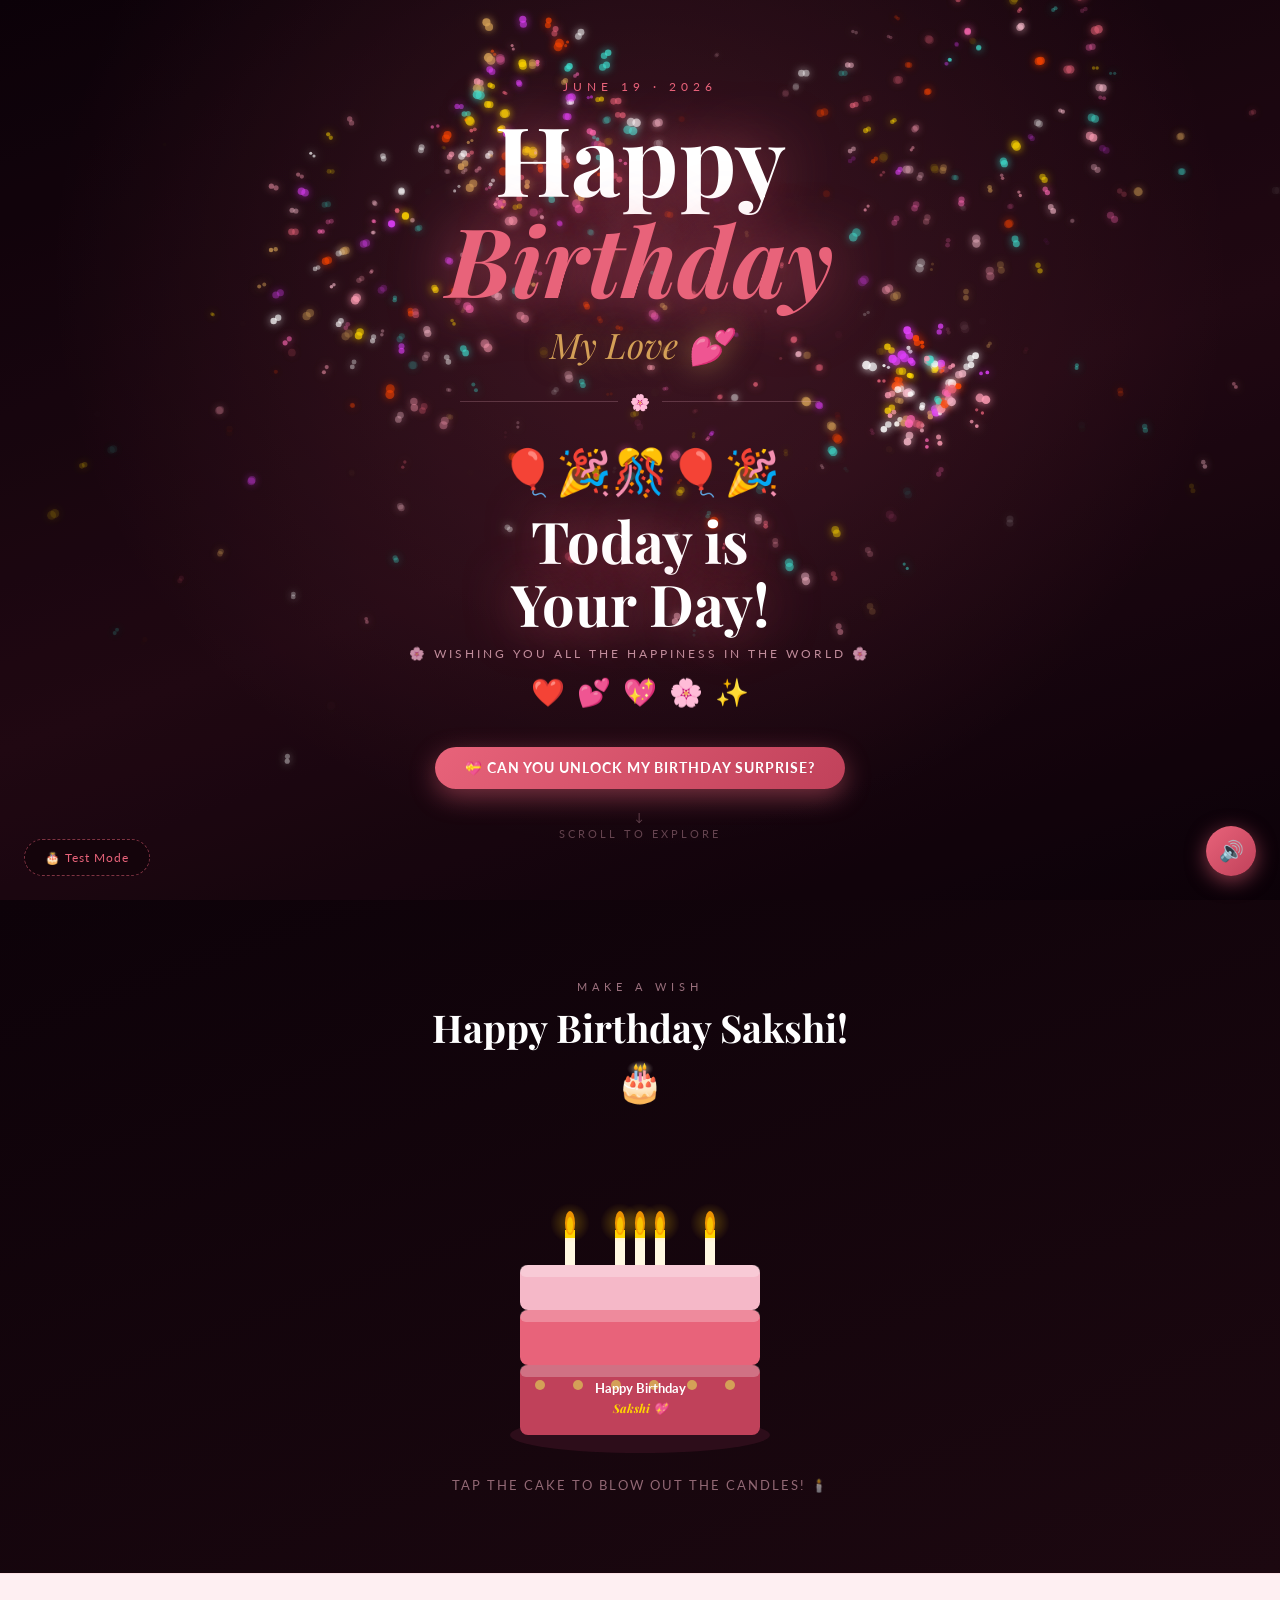
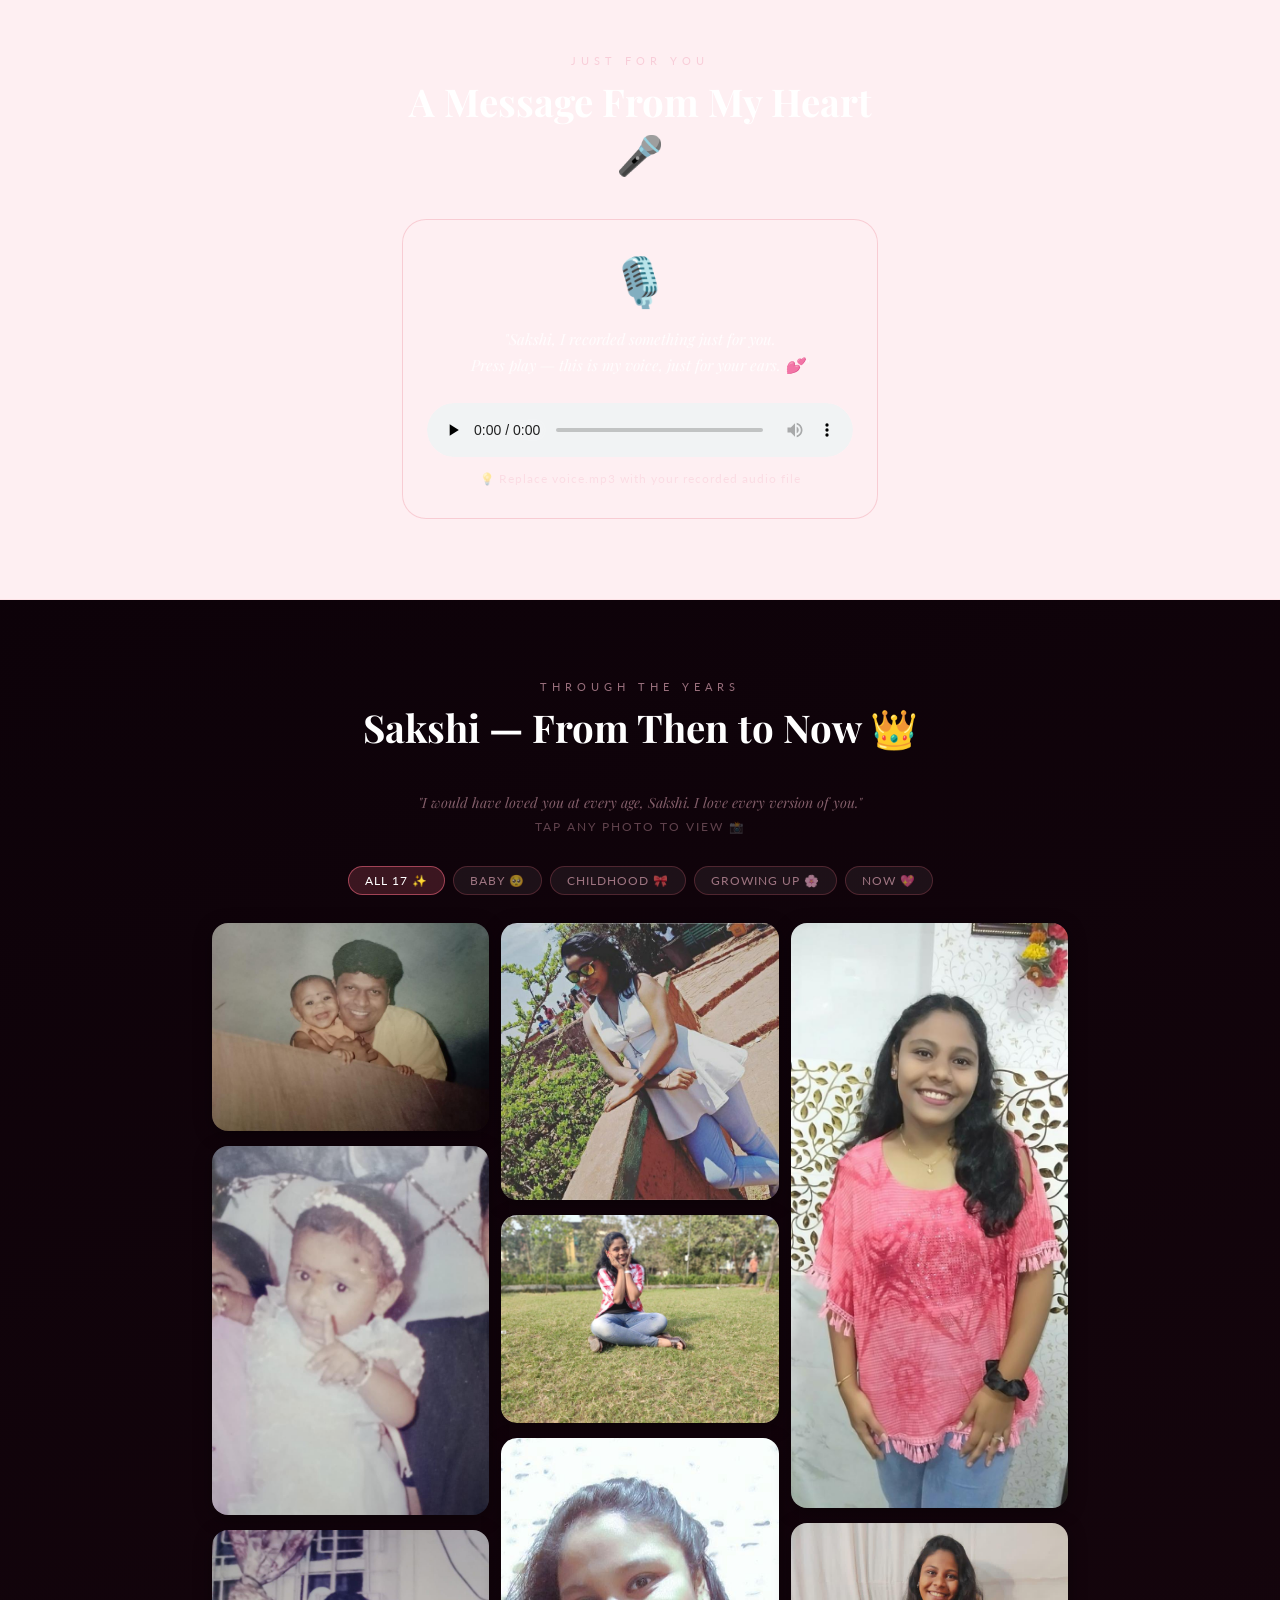
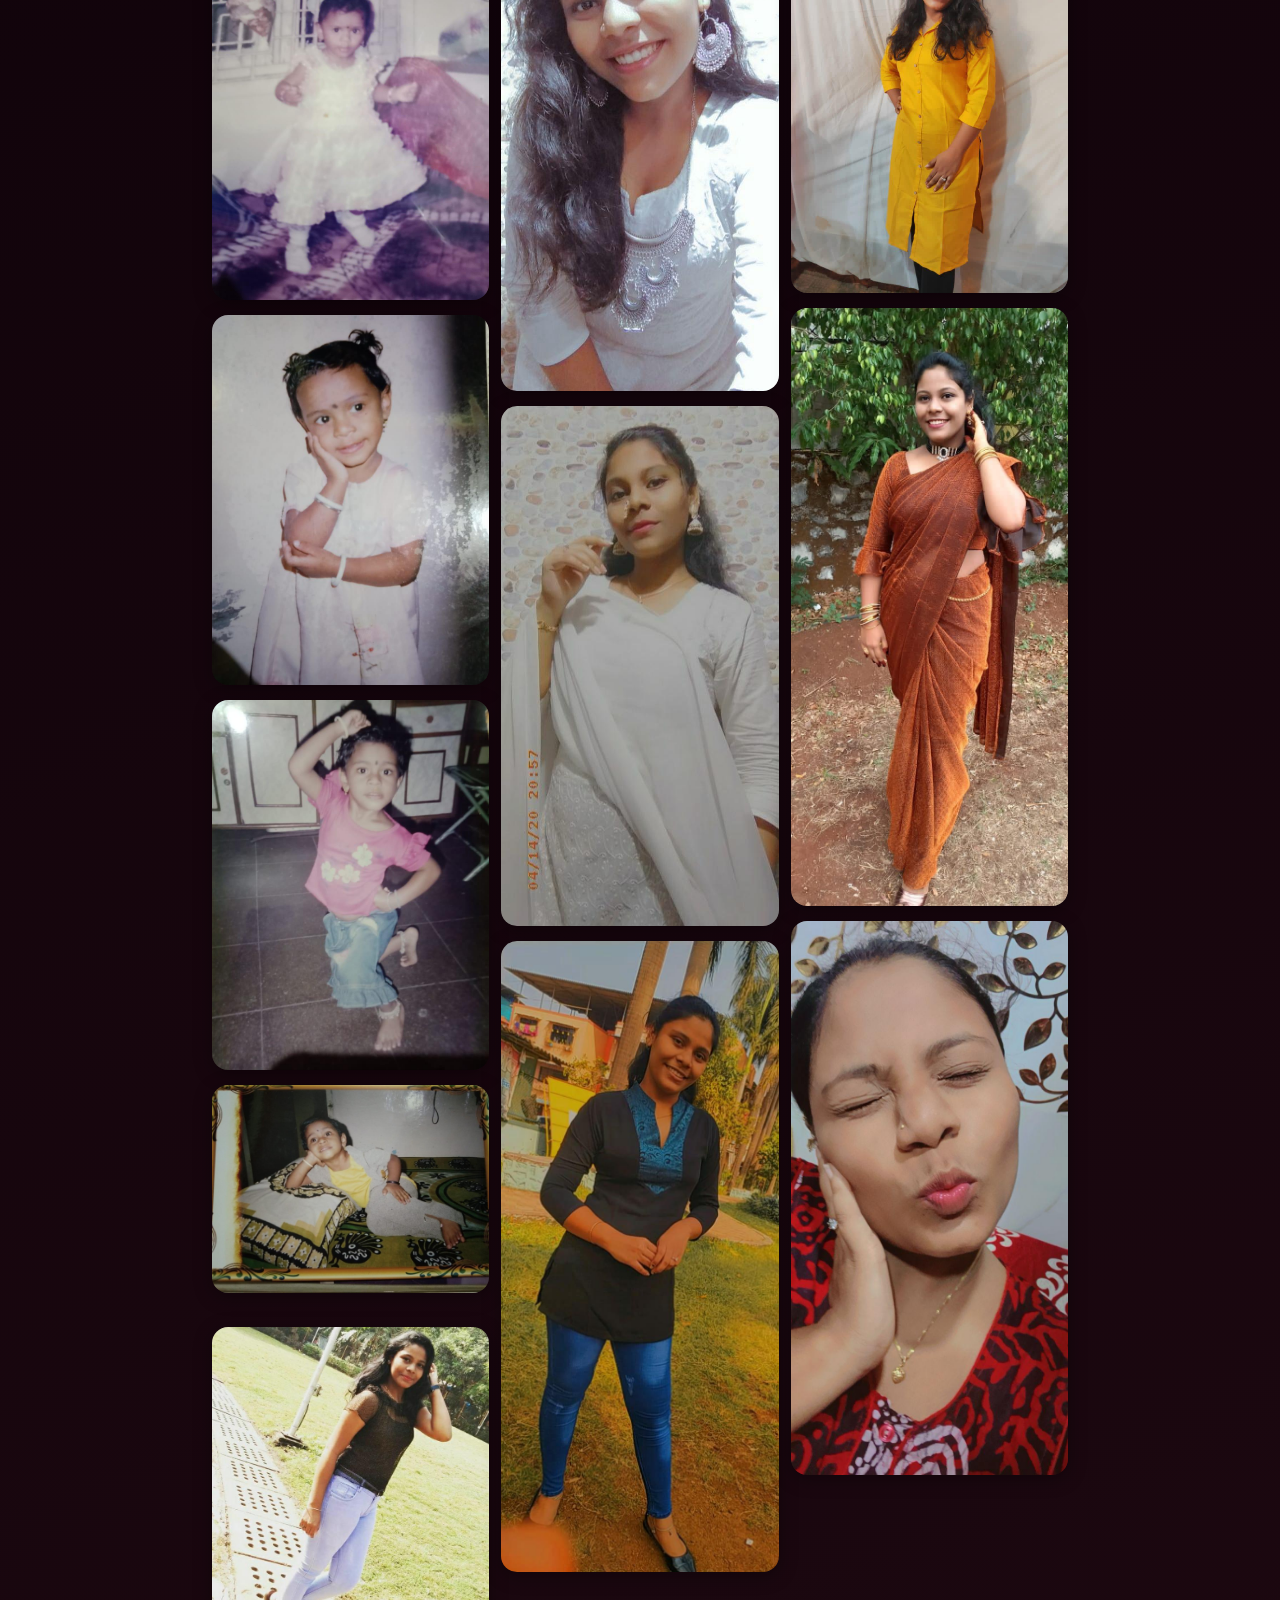
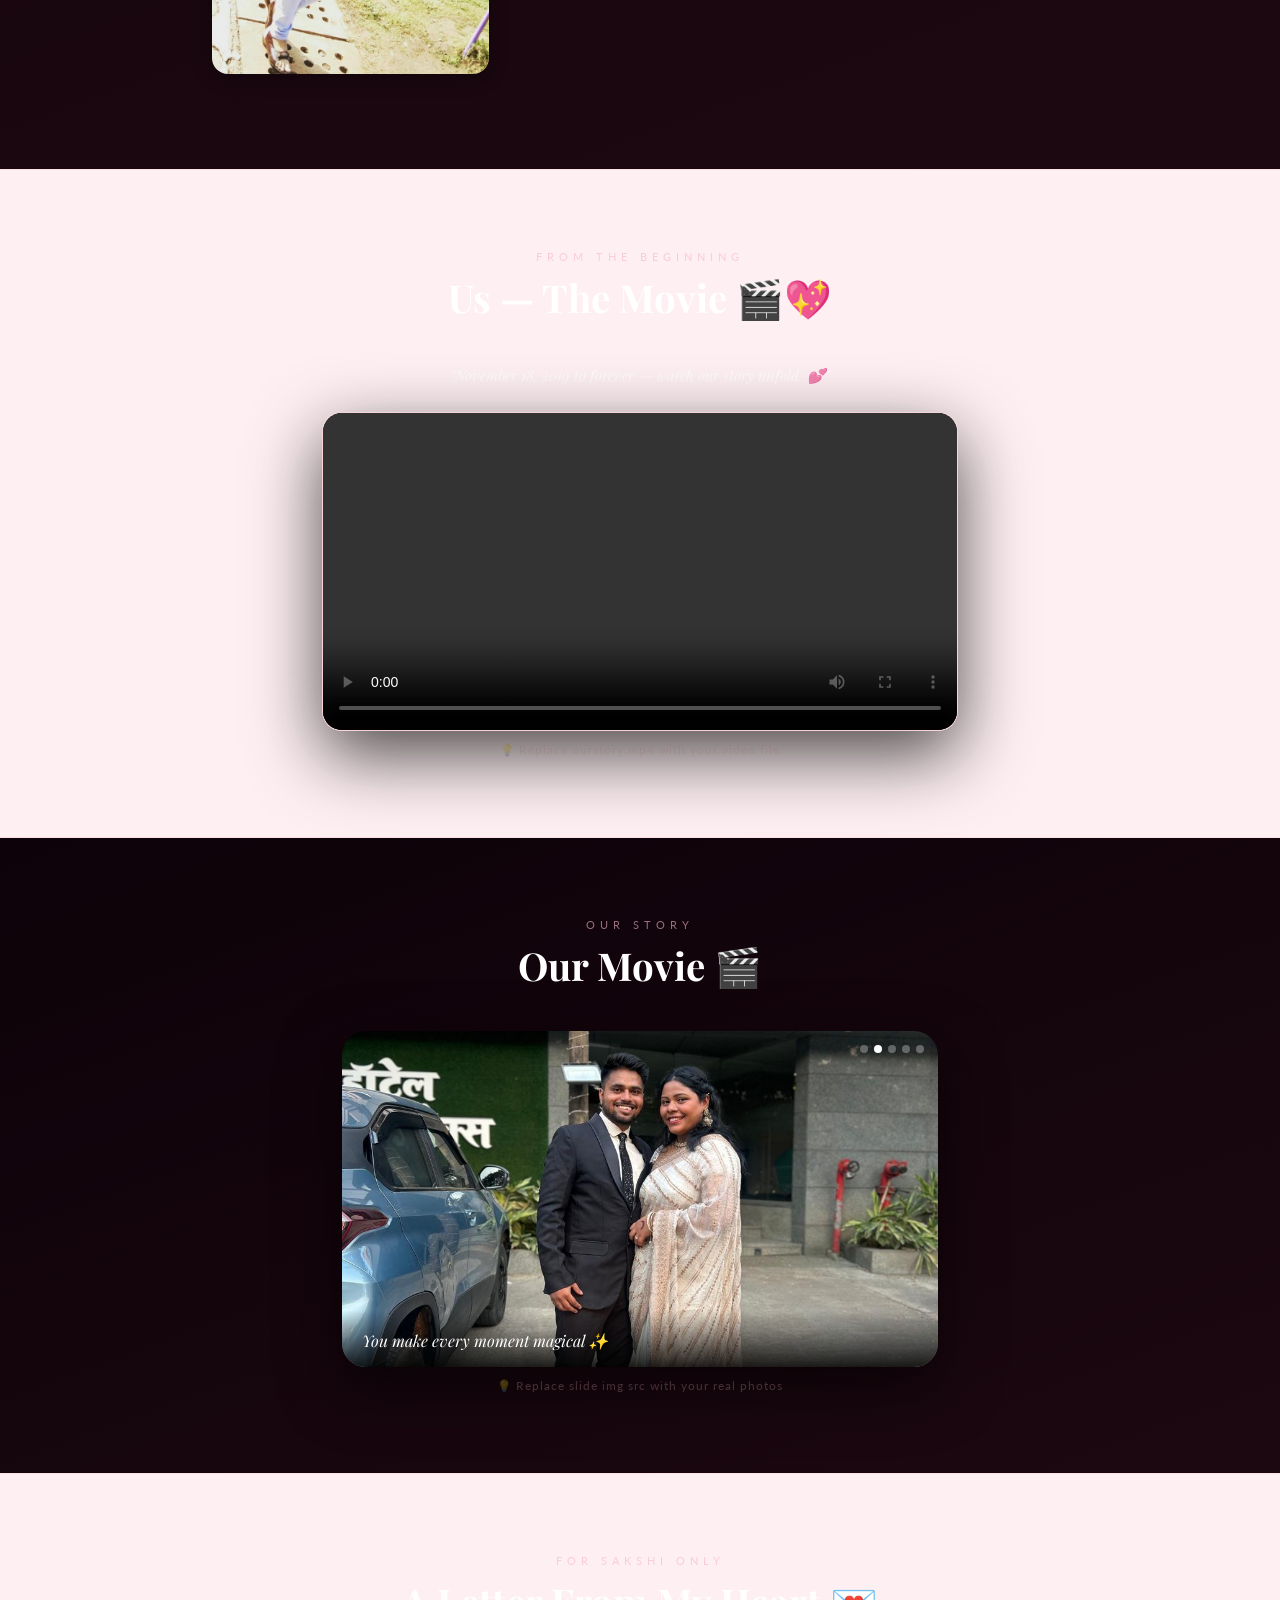
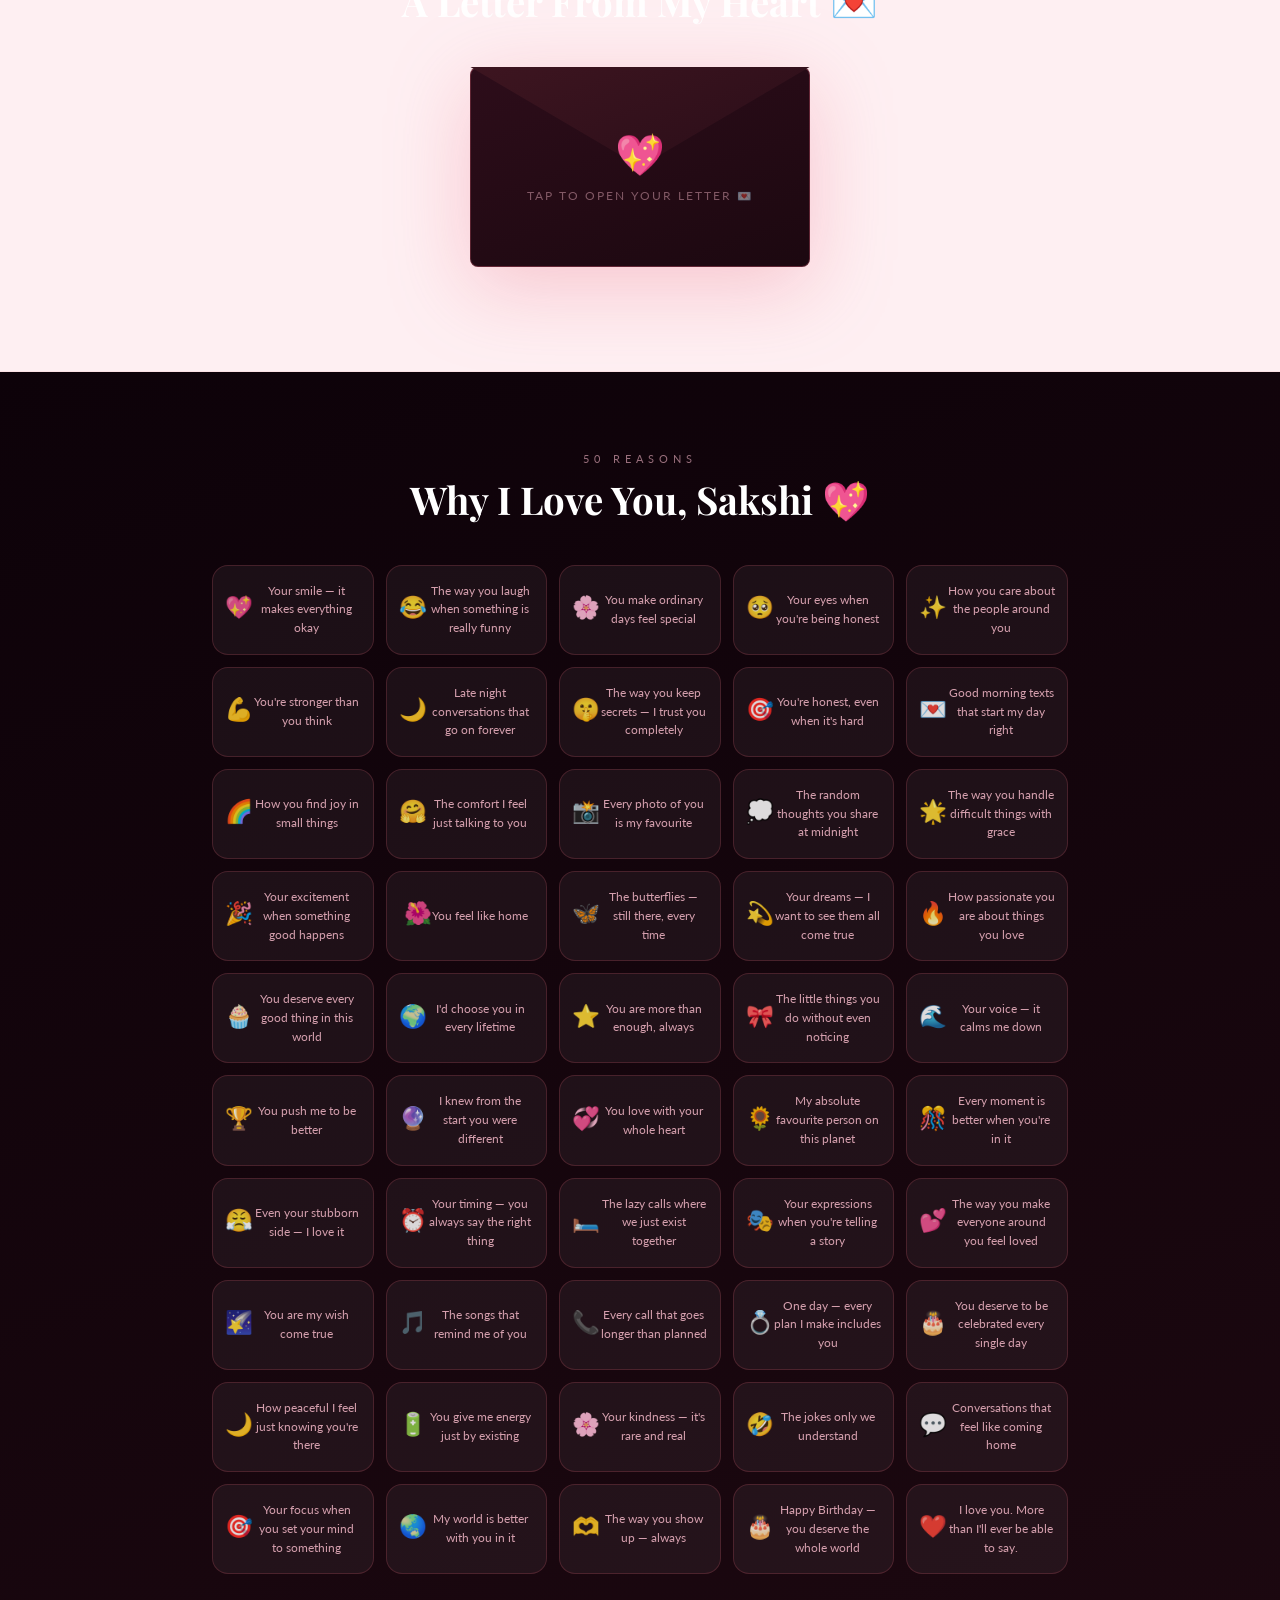
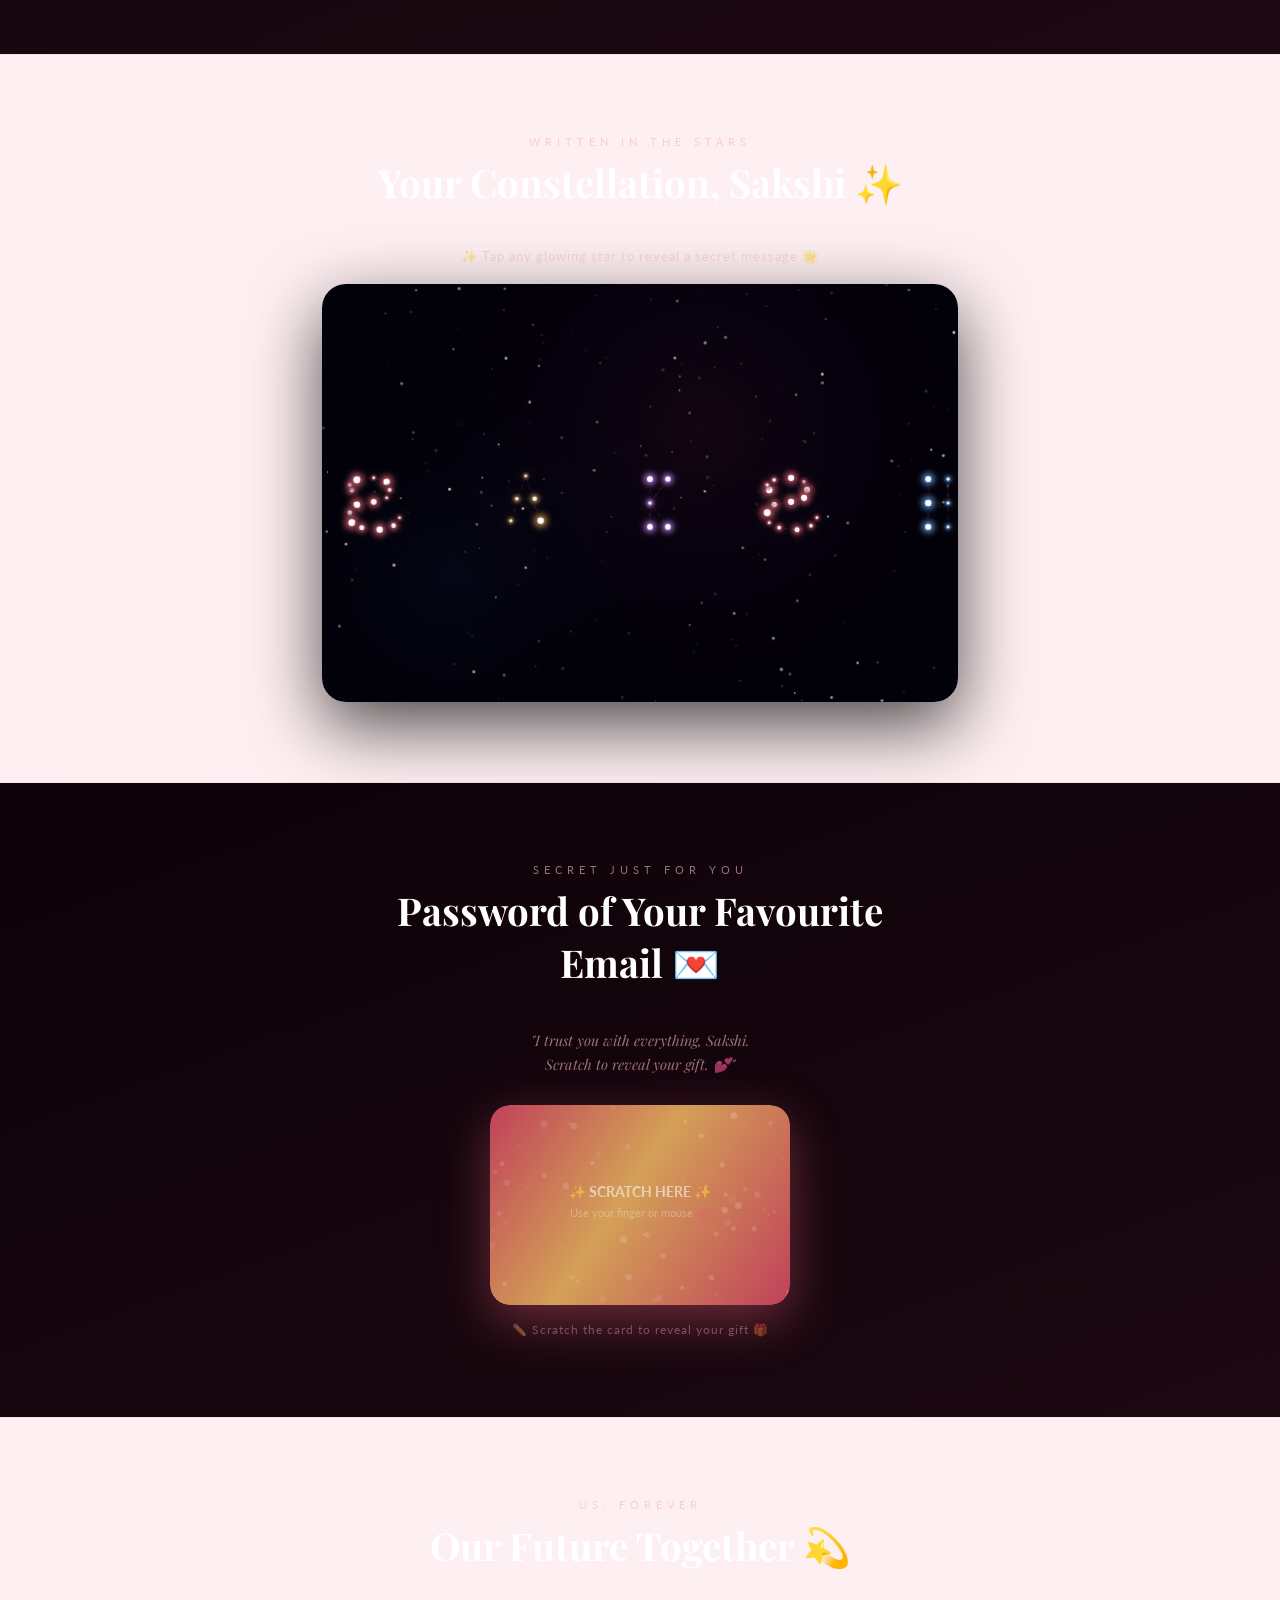
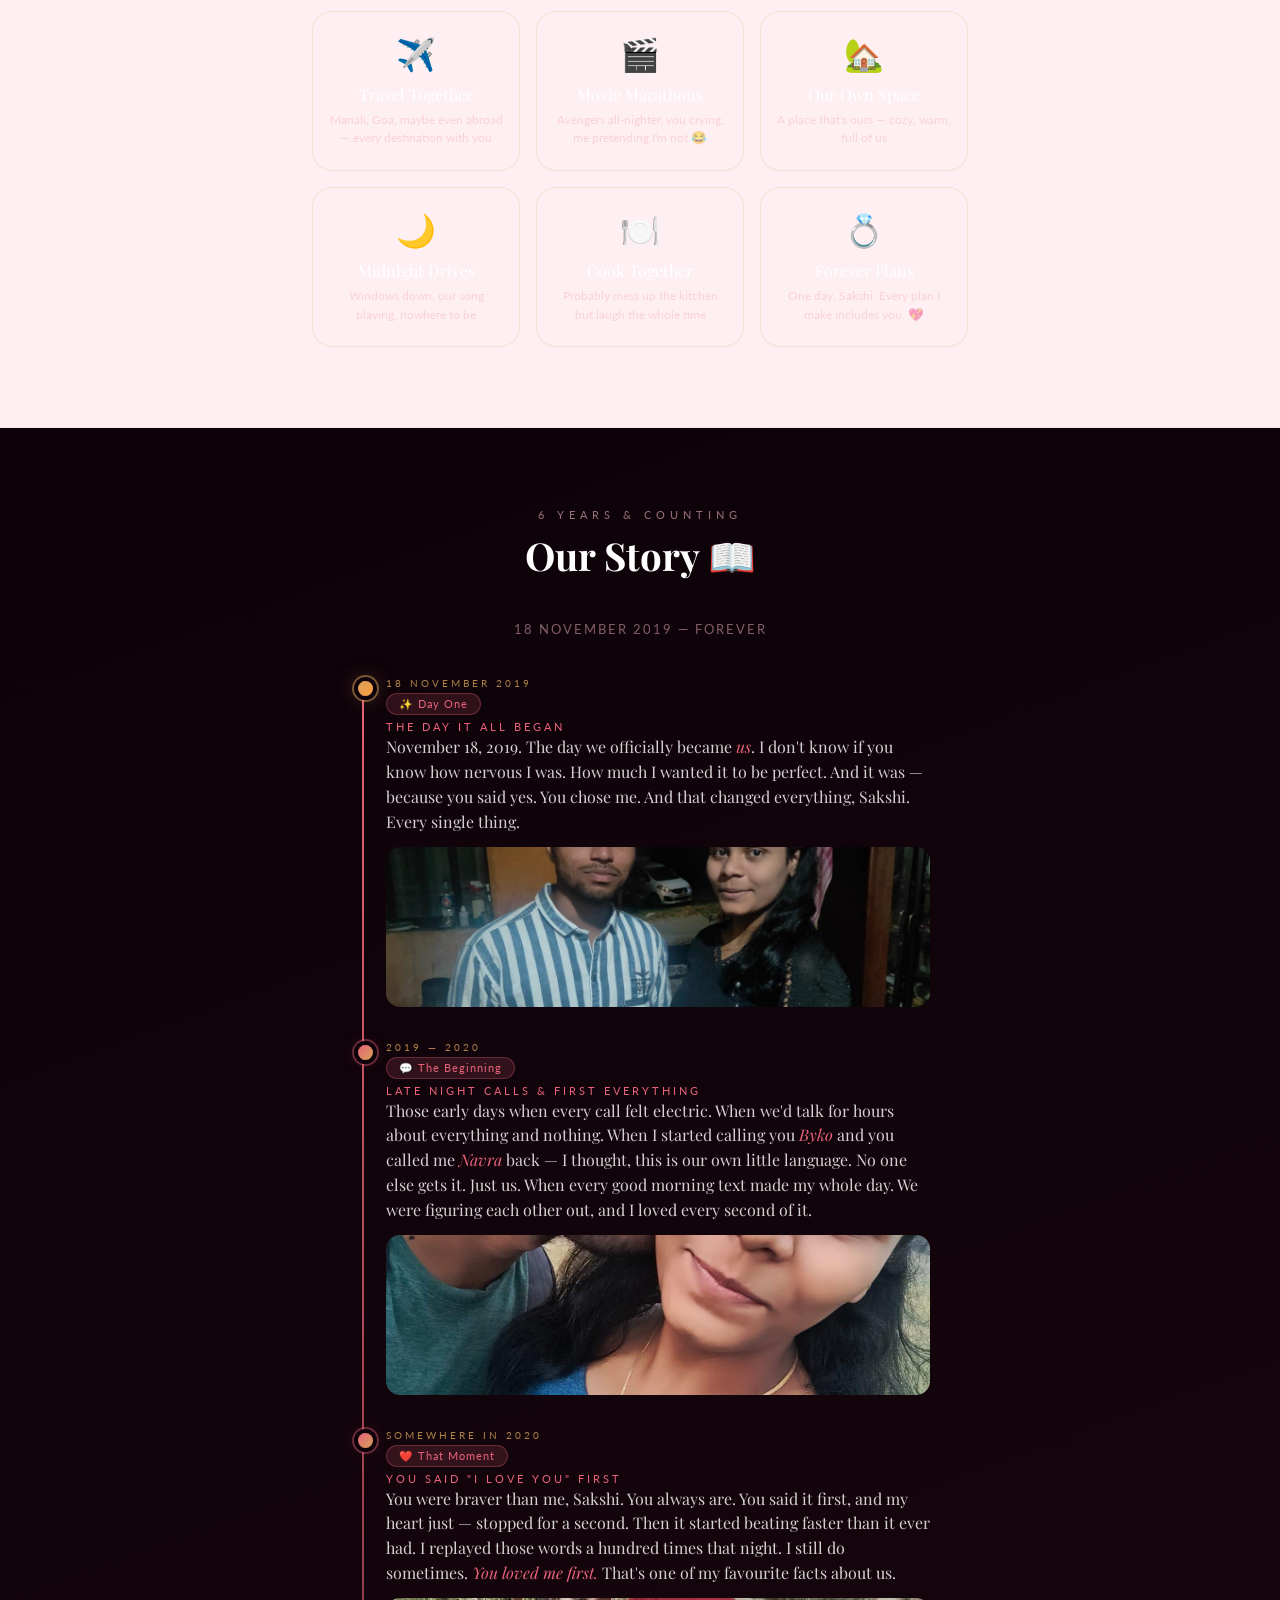
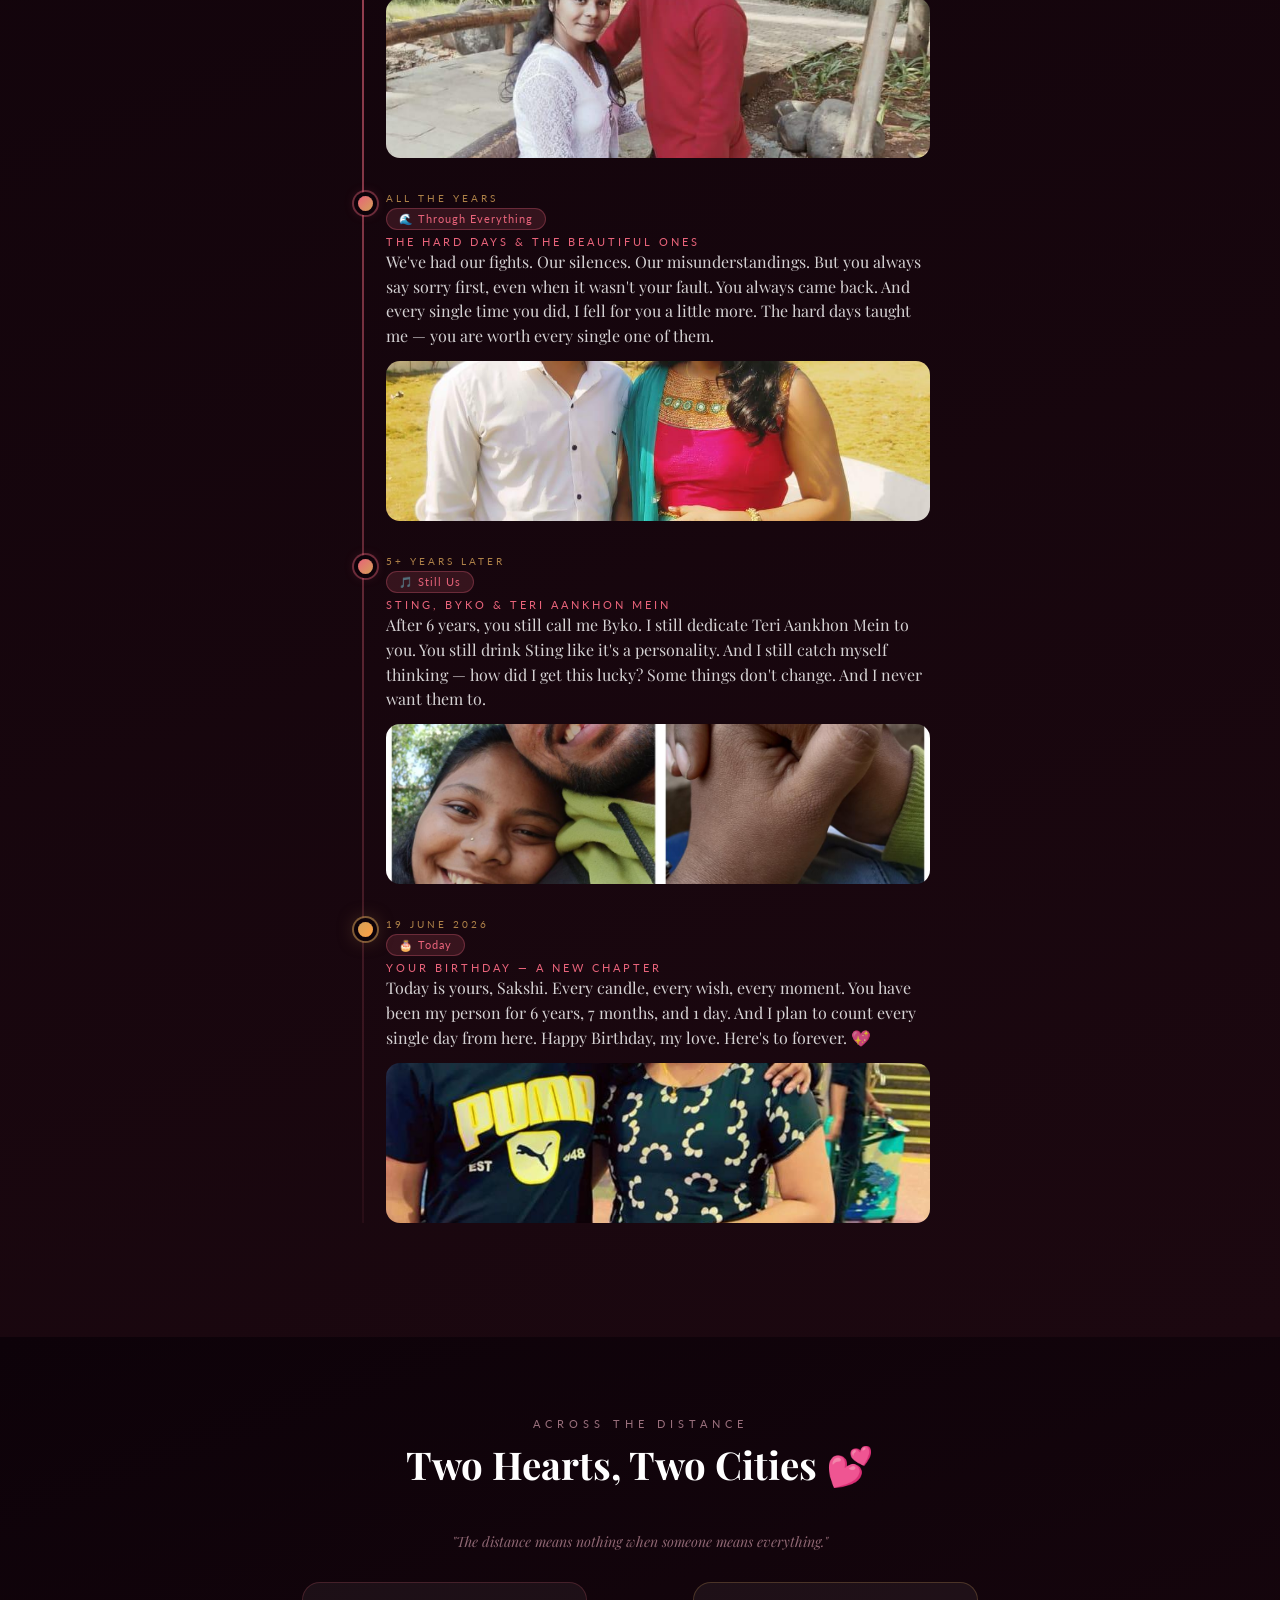
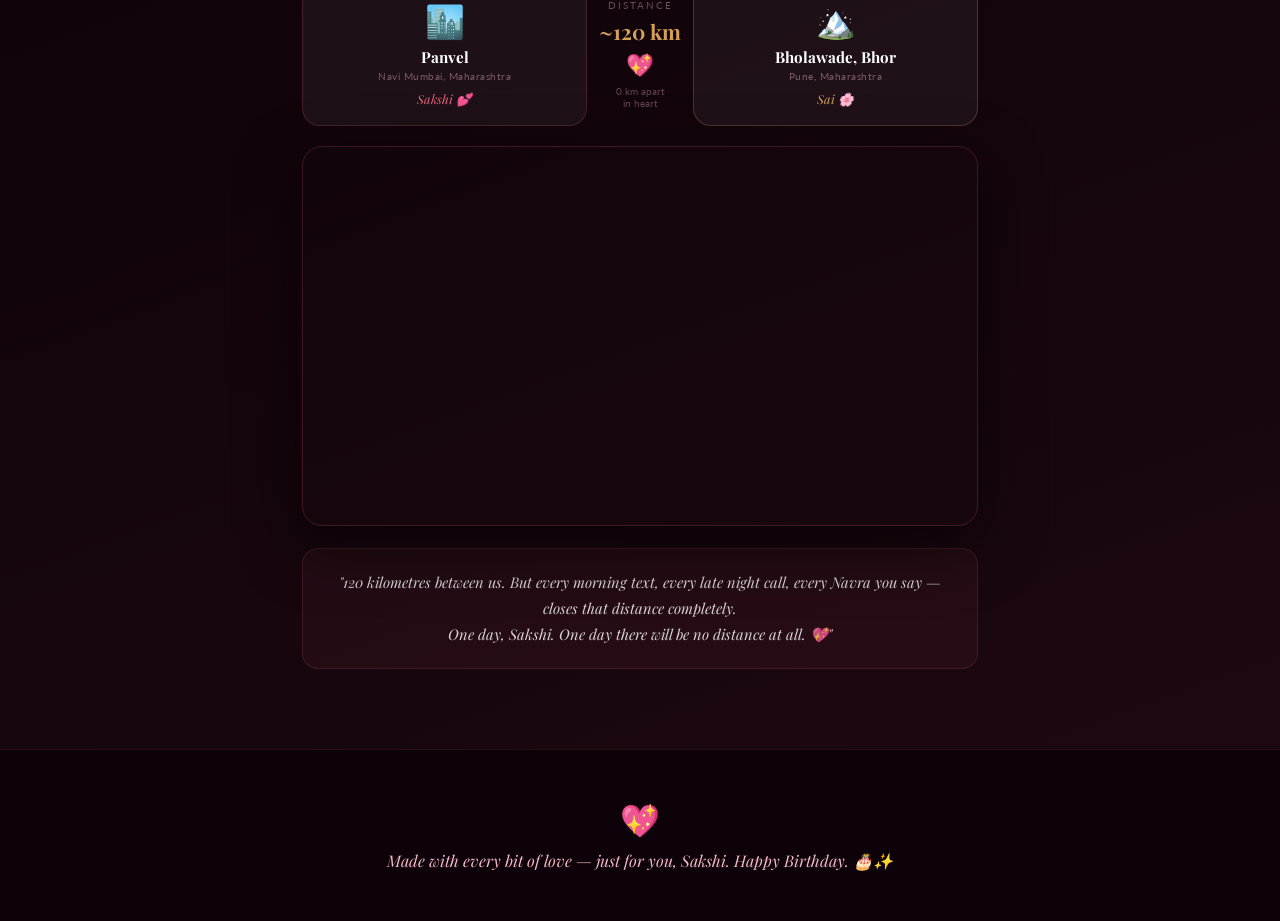
==== commit f6c89e42: "Update index.html" ====
--- a/index.html
+++ b/index.html
@@ -759,19 +759,19 @@
     <h2 class="sec-title">Our Movie 🎬</h2>
     <div id="slideshow" style="position:relative;border-radius:24px;overflow:hidden;aspect-ratio:16/9;background:#0d0209;box-shadow:0 20px 60px rgba(0,0,0,.6)">
       <div class="slide active" data-caption="The day everything changed ❤️">
-        <img src="https://images.unsplash.com/photo-1518199266791-5375a83190b7?w=800&q=80" alt="Slide 1">
+        <img src="us7.jpeg" alt="Slide 1">
       </div>
       <div class="slide" data-caption="You make every moment magical ✨">
-        <img src="https://images.unsplash.com/photo-1529180615058-0a964b13b819?w=800&q=80" alt="Slide 2">
+        <img src="us8.jpeg" alt="Slide 2">
       </div>
       <div class="slide" data-caption="My favourite person in the whole world 💕">
-        <img src="https://images.unsplash.com/photo-1474552226712-ac0f0961a954?w=800&q=80" alt="Slide 3">
+        <img src="us9.jpeg" alt="Slide 3">
       </div>
       <div class="slide" data-caption="I kept staring at this photo for an hour 😍">
-        <img src="https://images.unsplash.com/photo-1516589178581-6cd7833ae3b2?w=800&q=80" alt="Slide 4">
+        <img src="us10.jpeg" alt="Slide 4">
       </div>
       <div class="slide" data-caption="Byko — my everything, forever 💖">
-        <img src="https://images.unsplash.com/photo-1518199266791-5375a83190b7?w=800&q=80" alt="Slide 5">
+        <img src="us11.jpeg" alt="Slide 5">
       </div>
       <div id="slide-caption" style="position:absolute;bottom:0;left:0;right:0;padding:20px 20px 16px;background:linear-gradient(to top,rgba(0,0,0,.85),transparent);font-family:'Playfair Display',serif;font-style:italic;color:#fff;font-size:1rem;text-align:left"></div>
       <div id="slide-dots" style="position:absolute;top:14px;right:14px;display:flex;gap:6px"></div>
@@ -847,27 +847,67 @@
 <section class="sec dark bday-hidden" id="scratch-sec">
   <div class="sec-in" style="max-width:560px;text-align:center">
     <p class="sec-lbl" style="color:rgba(245,184,200,.6)">Secret Just For You</p>
-    <h2 class="sec-title">Password of My Favourite Email 💌</h2>
+    <h2 class="sec-title">Password of Your Favourite Email 💌</h2>
     <p style="font-family:'Playfair Display',serif;font-style:italic;color:rgba(245,184,200,.6);font-size:.9rem;line-height:1.7;margin-bottom:28px">
-      "I trust you with everything, Sakshi.<br>Scratch to reveal my secret. 💕"
+      "I trust you with everything, Sakshi.<br>Scratch to reveal your gift. 💕"
     </p>
-    <div style="position:relative;display:inline-block;border-radius:20px;overflow:hidden;box-shadow:0 16px 50px rgba(232,99,122,.3)">
-      <!-- hidden password underneath -->
-      <div id="scratch-reveal" style="width:300px;height:120px;background:linear-gradient(135deg,#1c0810,#2d0d1a);display:flex;flex-direction:column;align-items:center;justify-content:center;gap:8px;border:1.5px solid rgba(232,99,122,.3);border-radius:20px">
-        <div style="font-size:1.4rem">🔐</div>
-        <div style="font-family:'Playfair Display',serif;color:var(--gold);font-size:1.3rem;font-weight:700;letter-spacing:2px">Sakshi@1926</div>
-        <div style="font-size:.68rem;color:rgba(245,184,200,.45);letter-spacing:2px;text-transform:uppercase">Your gift 💕</div>
-      </div>
-      <!-- scratch canvas on top -->
-      <canvas id="scratch-canvas" width="300" height="120"
-        style="position:absolute;inset:0;border-radius:20px;cursor:crosshair;touch-action:none"></canvas>
+
+    <!-- SCRATCH CARD — gift photo underneath -->
+    <div style="position:relative;display:inline-block;border-radius:20px;overflow:hidden;box-shadow:0 16px 50px rgba(232,99,122,.4);width:min(300px,90vw)">
+      <!-- ✏️ gift.jpeg = your gift photo shown after scratch -->
+      <img id="scratch-gift-img" src="gift.jpeg" alt="Gift"
+        style="width:100%;display:block;border-radius:20px"
+        onerror="this.style.display='none';document.getElementById('scratch-gift-fallback').style.display='flex'">
+      <!-- fallback if no image -->
+      <div id="scratch-gift-fallback" style="display:none;width:100%;height:200px;background:linear-gradient(135deg,#1c0810,#2d0d1a);align-items:center;justify-content:center;flex-direction:column;gap:10px;border-radius:20px">
+        <div style="font-size:3rem">🎁</div>
+        <div style="font-family:'Playfair Display',serif;color:var(--gold);font-size:1.2rem;letter-spacing:2px">Your Gift!</div>
+      </div>
+      <!-- scratch overlay canvas -->
+      <canvas id="scratch-canvas"
+        style="position:absolute;inset:0;width:100%;height:100%;border-radius:20px;cursor:crosshair;touch-action:none"></canvas>
     </div>
+
     <p id="scratch-hint" style="color:rgba(245,184,200,.4);font-size:.75rem;margin-top:14px;letter-spacing:1px">
-      ✏️ Scratch the card to reveal the password
+      ✏️ Scratch the card to reveal your gift 🎁
     </p>
-    <p id="scratch-done" style="display:none;color:var(--rose);font-size:.82rem;margin-top:10px;font-family:'Playfair Display',serif;font-style:italic">
-      "Now you have a piece of my trust, Sakshi. Keep it safe. 💖"
-    </p>
+
+    <!-- REVEALED AFTER SCRATCH — password + 2 celebration photos -->
+    <div id="scratch-done" style="display:none;margin-top:28px;animation:fadeUp .6s both">
+
+      <!-- password box -->
+      <div style="background:rgba(255,255,255,.05);border:1px solid rgba(212,160,87,.35);border-radius:18px;padding:20px 24px;margin-bottom:20px">
+        <div style="font-size:.68rem;color:rgba(245,184,200,.45);letter-spacing:3px;text-transform:uppercase;margin-bottom:8px">Your Email Password</div>
+        <div style="font-family:'Playfair Display',serif;color:var(--gold);font-size:1.5rem;font-weight:700;letter-spacing:3px">Sakshi@1926</div>
+        <div style="font-size:.72rem;color:rgba(245,184,200,.4);margin-top:8px;font-family:'Playfair Display',serif;font-style:italic">"Keep it safe, just for you. 💕"</div>
+      </div>
+
+      <!-- celebration photos -->
+      <p style="font-size:.72rem;color:rgba(245,184,200,.45);letter-spacing:2px;text-transform:uppercase;margin-bottom:12px">Our Celebration 🎉</p>
+      <div style="display:grid;grid-template-columns:1fr 1fr;gap:10px">
+        <!-- ✏️ Replace cele1.jpeg & cele2.jpeg with your celebration photos -->
+        <div style="border-radius:16px;overflow:hidden;box-shadow:0 8px 24px rgba(0,0,0,.4)">
+          <img src="cele1.jpeg" alt="Celebration 1"
+            style="width:100%;height:160px;object-fit:cover;display:block;transition:transform .4s"
+            onmouseover="this.style.transform='scale(1.04)'"
+            onmouseout="this.style.transform='scale(1)'"
+            onclick="openLbSrc(this.src)"
+            onerror="this.parentNode.style.background='rgba(232,99,122,.1)';this.parentNode.innerHTML='<div style=height:160px;display:flex;align-items:center;justify-content:center;font-size:2rem>🎂</div>'">
+        </div>
+        <div style="border-radius:16px;overflow:hidden;box-shadow:0 8px 24px rgba(0,0,0,.4)">
+          <img src="cele2.jpeg" alt="Celebration 2"
+            style="width:100%;height:160px;object-fit:cover;display:block;transition:transform .4s"
+            onmouseover="this.style.transform='scale(1.04)'"
+            onmouseout="this.style.transform='scale(1)'"
+            onclick="openLbSrc(this.src)"
+            onerror="this.parentNode.style.background='rgba(212,160,87,.1)';this.parentNode.innerHTML='<div style=height:160px;display:flex;align-items:center;justify-content:center;font-size:2rem>🎉</div>'">
+        </div>
+      </div>
+      <p style="font-family:'Playfair Display',serif;font-style:italic;color:rgba(245,184,200,.55);font-size:.82rem;margin-top:14px">
+        Happy Birthday, Sakshi! 🎊💖
+      </p>
+    </div>
+
   </div>
 </section>
 
@@ -894,7 +934,7 @@
         <div class="ti-tag">✨ Day One</div>
         <div class="ti-date">The Day It All Began</div>
         <div class="ti-txt">November 18, 2019. The day we officially became <em>us</em>. I don't know if you know how nervous I was. How much I wanted it to be perfect. And it was — because you said yes. You chose me. And that changed everything, Sakshi. Every single thing.</div>
-        <div class="ti-img"><img src="https://images.unsplash.com/photo-1529180615058-0a964b13b819?w=500&q=80" alt="Day One"></div>
+        <div class="ti-img"><img src="us1.jpeg" alt="Day One"></div>
       </div>
 
       <div class="ti">
@@ -903,7 +943,7 @@
         <div class="ti-tag">💬 The Beginning</div>
         <div class="ti-date">Late Night Calls & First Everything</div>
         <div class="ti-txt">Those early days when every call felt electric. When we'd talk for hours about everything and nothing. When I started calling you <em>Byko</em> and you called me <em>Navra</em> back — I thought, this is our own little language. No one else gets it. Just us. When every good morning text made my whole day. We were figuring each other out, and I loved every second of it.</div>
-        <div class="ti-img"><img src="https://images.unsplash.com/photo-1474552226712-ac0f0961a954?w=500&q=80" alt="Beginning"></div>
+        <div class="ti-img"><img src="us2.jpeg" alt="Beginning"></div>
       </div>
 
       <div class="ti">
@@ -912,7 +952,7 @@
         <div class="ti-tag">❤️ That Moment</div>
         <div class="ti-date">You Said "I Love You" First</div>
         <div class="ti-txt">You were braver than me, Sakshi. You always are. You said it first, and my heart just — stopped for a second. Then it started beating faster than it ever had. I replayed those words a hundred times that night. I still do sometimes. <em>You loved me first.</em> That's one of my favourite facts about us.</div>
-        <div class="ti-img"><img src="https://images.unsplash.com/photo-1516589178581-6cd7833ae3b2?w=500&q=80" alt="I love you"></div>
+        <div class="ti-img"><img src="us3.jpeg" alt="I love you"></div>
       </div>
 
       <div class="ti">
@@ -921,7 +961,7 @@
         <div class="ti-tag">🌊 Through Everything</div>
         <div class="ti-date">The Hard Days & The Beautiful Ones</div>
         <div class="ti-txt">We've had our fights. Our silences. Our misunderstandings. But you always say sorry first, even when it wasn't your fault. You always came back. And every single time you did, I fell for you a little more. The hard days taught me — you are worth every single one of them.</div>
-        <div class="ti-img"><img src="https://images.unsplash.com/photo-1518199266791-5375a83190b7?w=500&q=80" alt="Through everything"></div>
+        <div class="ti-img"><img src="us4.jpeg" alt="Through everything"></div>
       </div>
 
       <div class="ti">
@@ -930,7 +970,7 @@
         <div class="ti-tag">🎵 Still Us</div>
         <div class="ti-date">Sting, Byko & Teri Aankhon Mein</div>
         <div class="ti-txt">After 6 years, you still call me Byko. I still dedicate Teri Aankhon Mein to you. You still drink Sting like it's a personality. And I still catch myself thinking — how did I get this lucky? Some things don't change. And I never want them to.</div>
-        <div class="ti-img"><img src="https://images.unsplash.com/photo-1529180615058-0a964b13b819?w=500&q=80" alt="Still us"></div>
+        <div class="ti-img"><img src="us5.jpeg" alt="Still us"></div>
       </div>
 
       <div class="ti">
@@ -939,7 +979,7 @@
         <div class="ti-tag">🎂 Today</div>
         <div class="ti-date">Your Birthday — A New Chapter</div>
         <div class="ti-txt">Today is yours, Sakshi. Every candle, every wish, every moment. You have been my person for 6 years, 7 months, and 1 day. And I plan to count every single day from here. Happy Birthday, my love. Here's to forever. 💖</div>
-        <div class="ti-img"><img src="https://images.unsplash.com/photo-1518199266791-5375a83190b7?w=500&q=80" alt="Birthday"></div>
+        <div class="ti-img"><img src="us6.jpeg" alt="Birthday"></div>
       </div>
 
     </div>
@@ -1739,7 +1779,7 @@
   const canvas = $("star-canvas");
   if(!canvas) return;
   const ctx = canvas.getContext("2d");
-  const W = canvas.width, H = canvas.height;
+  const W = canvas.width, H = canvas.height; // 320x310
 
   // ── SAKSHI letter coordinates (scaled to 640x420) ──
   // Each letter drawn as connected star points
@@ -1965,70 +2005,66 @@
   const canvas = document.getElementById("scratch-canvas");
   if(!canvas) return;
   const ctx = canvas.getContext("2d");
+
+  // size canvas to match parent
+  const parent = canvas.parentElement;
+  canvas.width  = parent.offsetWidth  || 300;
+  canvas.height = parent.offsetHeight || 200;
   const W = canvas.width, H = canvas.height;
 
-  // draw the scratch coating — rose gold gradient
+  // rose-gold coating
   const grad = ctx.createLinearGradient(0,0,W,H);
   grad.addColorStop(0,"#c0415a");
-  grad.addColorStop(.5,"#d4a057");
+  grad.addColorStop(.45,"#d4a057");
   grad.addColorStop(1,"#c0415a");
   ctx.fillStyle = grad;
-  ctx.beginPath();
-  ctx.roundRect(0,0,W,H,16);
-  ctx.fill();
-
-  // scratch text on coating
-  ctx.fillStyle = "rgba(255,255,255,.35)";
-  ctx.font = "bold 13px Lato, sans-serif";
-  ctx.textAlign = "center";
-  ctx.fillText("✨ SCRATCH HERE ✨", W/2, H/2-6);
-  ctx.font = "11px Lato, sans-serif";
-  ctx.fillStyle = "rgba(255,255,255,.25)";
-  ctx.fillText("Use your finger or mouse", W/2, H/2+14);
-
-  ctx.globalCompositeOperation = "destination-out";
-
-  let painting = false;
-  let totalPixels = W * H;
-  let checkInterval;
-
-  function scratch(x, y, r=22){
-    ctx.beginPath();
-    ctx.arc(x, y, r, 0, Math.PI*2);
-    ctx.fill();
+  ctx.fillRect(0,0,W,H);
+
+  // sparkles
+  for(let i=0;i<60;i++){
+    ctx.fillStyle=`rgba(255,255,255,${.05+Math.random()*.12})`;
+    ctx.beginPath();ctx.arc(Math.random()*W,Math.random()*H,1+Math.random()*3,0,Math.PI*2);ctx.fill();
   }
 
-  function getPos(e, rect){
-    if(e.touches){
-      return {x:(e.touches[0].clientX-rect.left)*(W/rect.width), y:(e.touches[0].clientY-rect.top)*(H/rect.height)};
-    }
-    return {x:(e.clientX-rect.left)*(W/rect.width), y:(e.clientY-rect.top)*(H/rect.height)};
+  // text
+  ctx.fillStyle="rgba(255,255,255,.55)";ctx.font="bold 14px Lato,sans-serif";ctx.textAlign="center";
+  ctx.fillText("✨ SCRATCH HERE ✨",W/2,H/2-8);
+  ctx.font="11px Lato,sans-serif";ctx.fillStyle="rgba(255,255,255,.3)";
+  ctx.fillText("Use your finger or mouse 💕",W/2,H/2+12);
+
+  ctx.globalCompositeOperation="destination-out";
+  let painting=false;let checkInterval;
+
+  function scratch(x,y){ctx.beginPath();ctx.arc(x,y,28,0,Math.PI*2);ctx.fill();}
+
+  function getPos(e){
+    const r=canvas.getBoundingClientRect(),sx=W/r.width,sy=H/r.height;
+    return e.touches
+      ?{x:(e.touches[0].clientX-r.left)*sx,y:(e.touches[0].clientY-r.top)*sy}
+      :{x:(e.clientX-r.left)*sx,y:(e.clientY-r.top)*sy};
   }
 
   function checkDone(){
-    const data = ctx.getImageData(0,0,W,H).data;
-    let cleared = 0;
-    for(let i=3; i<data.length; i+=4){ if(data[i]<128) cleared++; }
-    const pct = (cleared/totalPixels)*100;
-    if(pct > 55){
+    const d=ctx.getImageData(0,0,W,H).data;
+    let c=0;for(let i=3;i<d.length;i+=4){if(d[i]<64)c++;}
+    if(c/(W*H)>.50){
       clearInterval(checkInterval);
-      // fully reveal
       ctx.clearRect(0,0,W,H);
-      canvas.style.display = "none";
-      document.getElementById("scratch-hint").style.display = "none";
-      document.getElementById("scratch-done").style.display = "block";
-      confetti(100);
+      canvas.style.display="none";
+      document.getElementById("scratch-hint").style.display="none";
+      document.getElementById("scratch-done").style.display="block";
+      confetti(150);setTimeout(()=>confetti(100),1200);
     }
   }
 
-  canvas.addEventListener("mousedown",  e=>{ painting=true; const r=canvas.getBoundingClientRect(); const p=getPos(e,r); scratch(p.x,p.y); });
-  canvas.addEventListener("mousemove",  e=>{ if(!painting) return; const r=canvas.getBoundingClientRect(); const p=getPos(e,r); scratch(p.x,p.y); });
-  canvas.addEventListener("mouseup",    ()=>{ painting=false; });
-  canvas.addEventListener("touchstart", e=>{ e.preventDefault(); painting=true; const r=canvas.getBoundingClientRect(); const p=getPos(e,r); scratch(p.x,p.y); },{passive:false});
-  canvas.addEventListener("touchmove",  e=>{ e.preventDefault(); if(!painting) return; const r=canvas.getBoundingClientRect(); const p=getPos(e,r); scratch(p.x,p.y); },{passive:false});
-  canvas.addEventListener("touchend",   ()=>{ painting=false; });
-
-  checkInterval = setInterval(checkDone, 300);
+  canvas.addEventListener("mousedown",  e=>{painting=true;const p=getPos(e);scratch(p.x,p.y);});
+  canvas.addEventListener("mousemove",  e=>{if(!painting)return;const p=getPos(e);scratch(p.x,p.y);});
+  canvas.addEventListener("mouseup",    ()=>{painting=false;});
+  canvas.addEventListener("mouseleave", ()=>{painting=false;});
+  canvas.addEventListener("touchstart", e=>{e.preventDefault();painting=true;const p=getPos(e);scratch(p.x,p.y);},{passive:false});
+  canvas.addEventListener("touchmove",  e=>{e.preventDefault();if(!painting)return;const p=getPos(e);scratch(p.x,p.y);},{passive:false});
+  canvas.addEventListener("touchend",   ()=>{painting=false;});
+  checkInterval=setInterval(checkDone,400);
 }
 
 // ── ACTIVATE BIRTHDAY ─────────────────────────
@@ -2298,6 +2334,7 @@
 
 // ── LIGHTBOX ──────────────────────────────────
 function openLb(card){const img=card.querySelector("img");if(!img)return;$("lb-img").src=img.src;$("lb").classList.add("on")}
+function openLbSrc(src){$("lb-img").src=src;$("lb").classList.add("on")}
 function closeLb(){$("lb").classList.remove("on")}
 $("lb").addEventListener("click",e=>{if(e.target.id==="lb")closeLb()});
 </script>
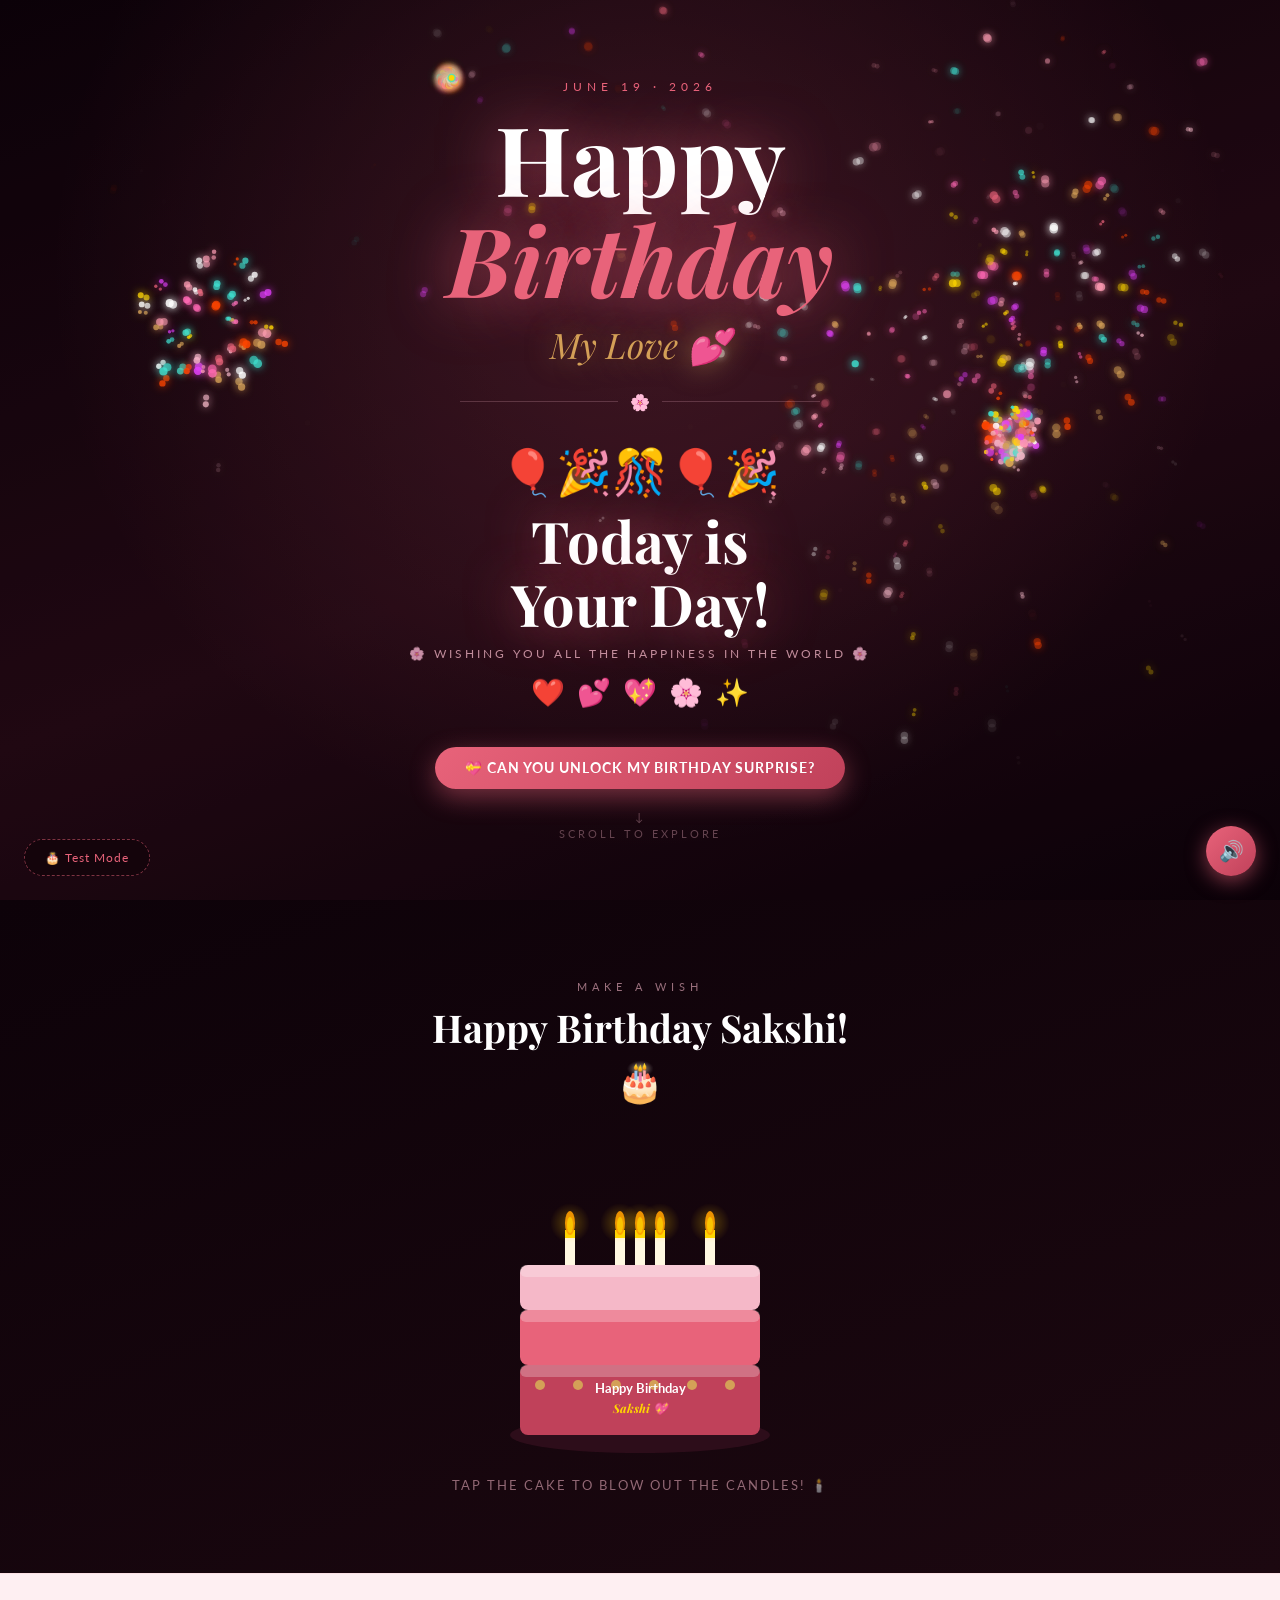
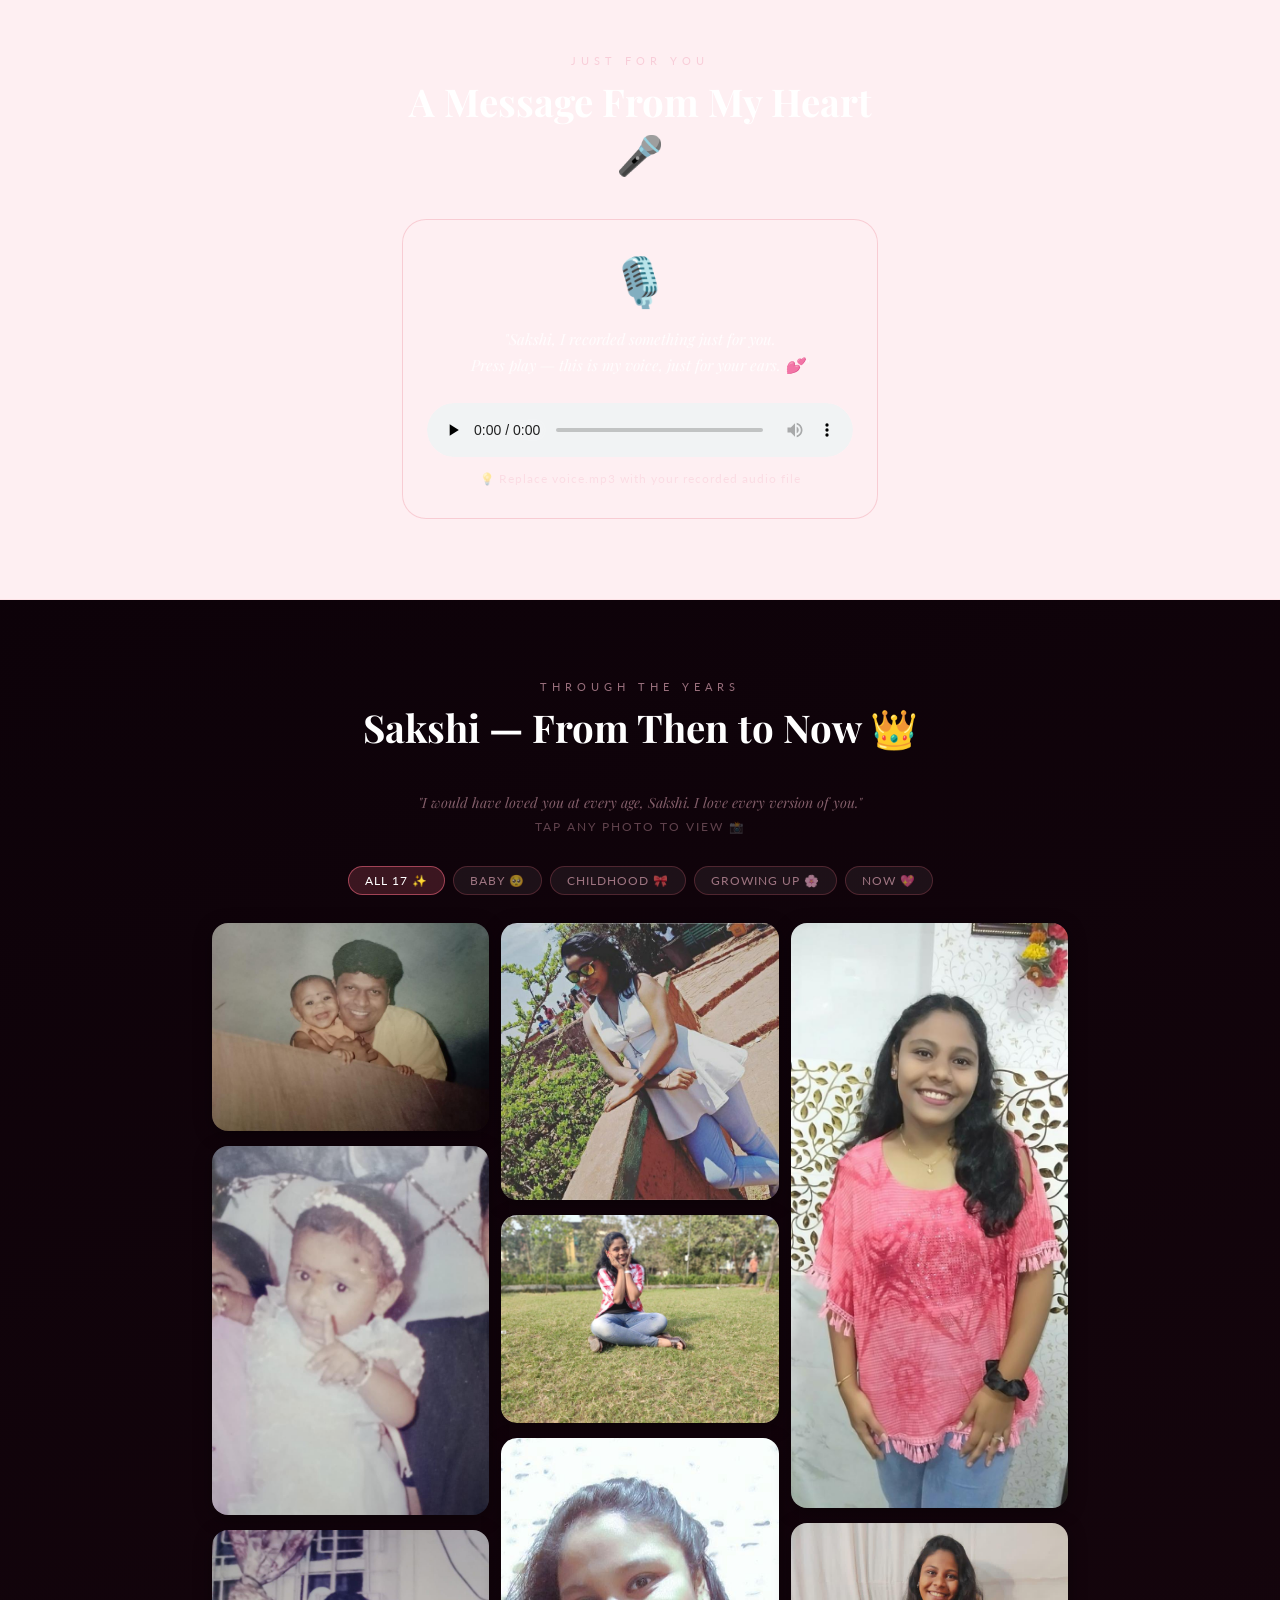
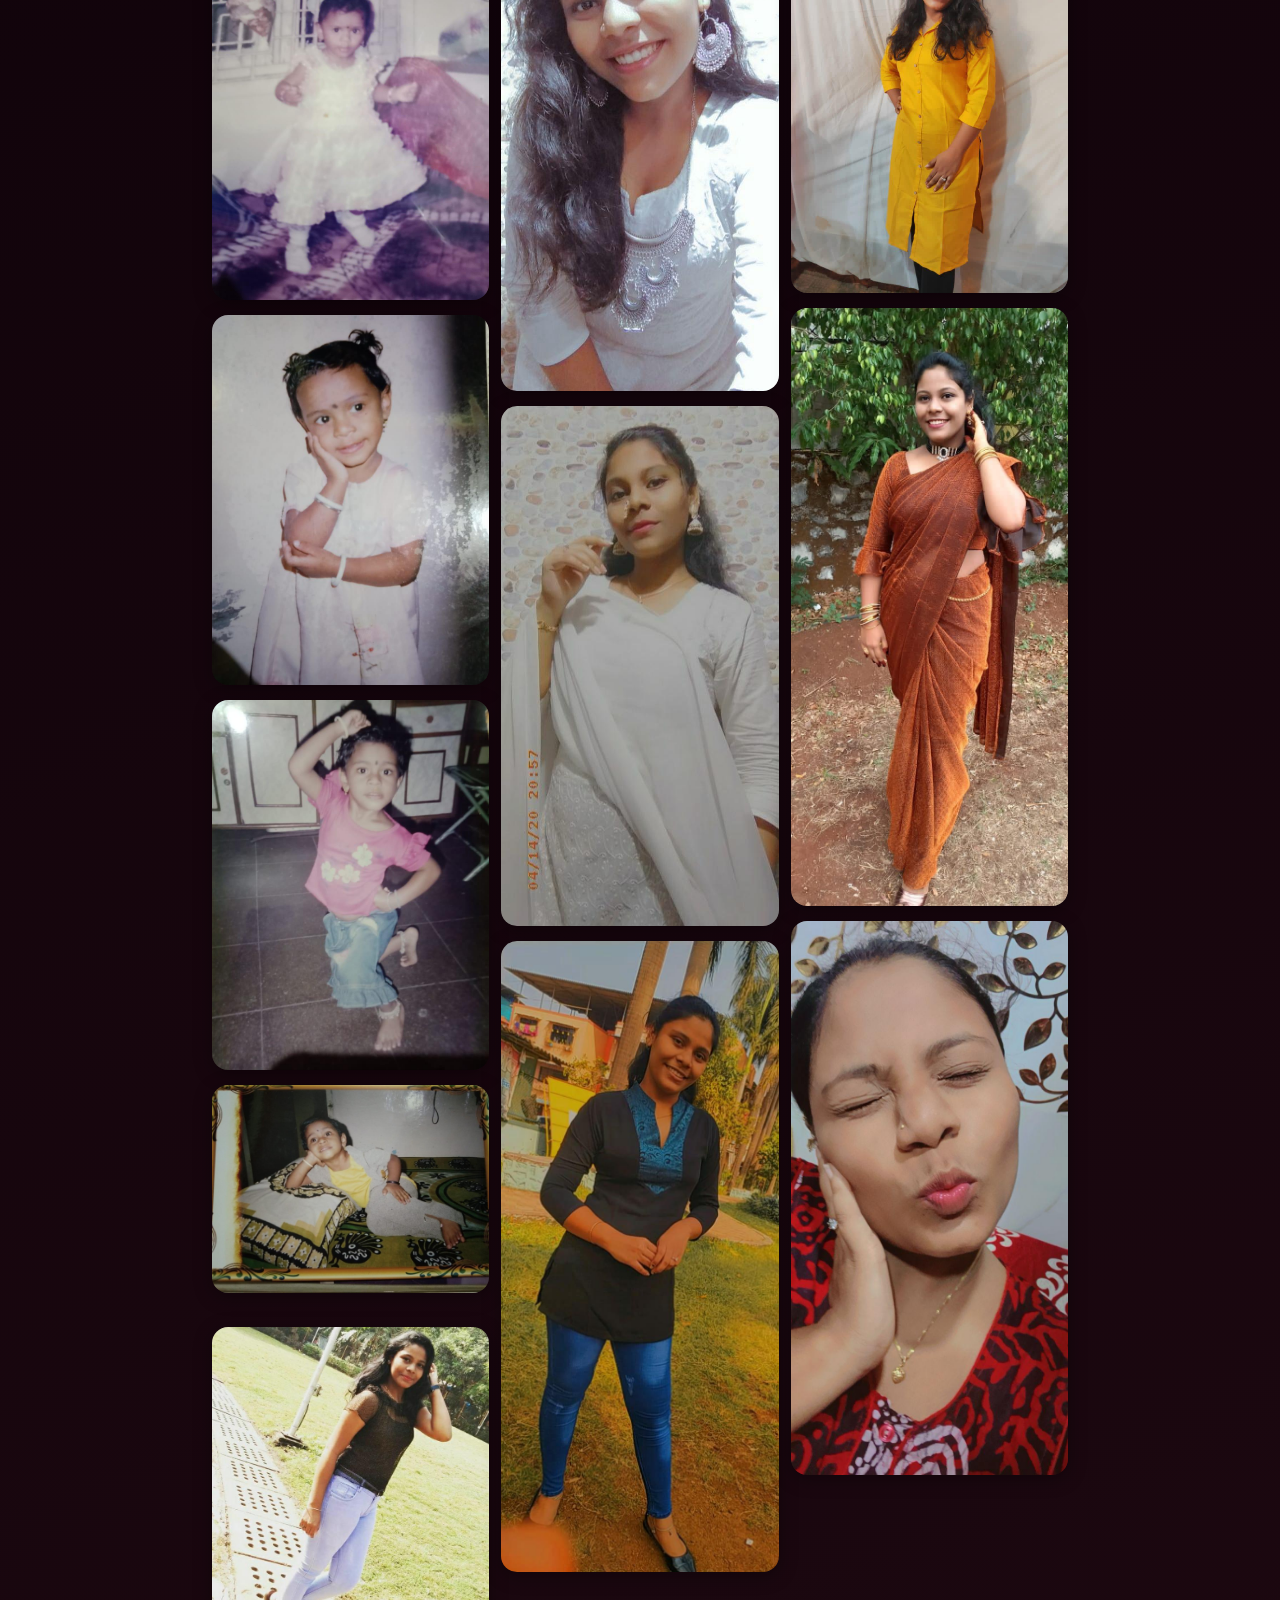
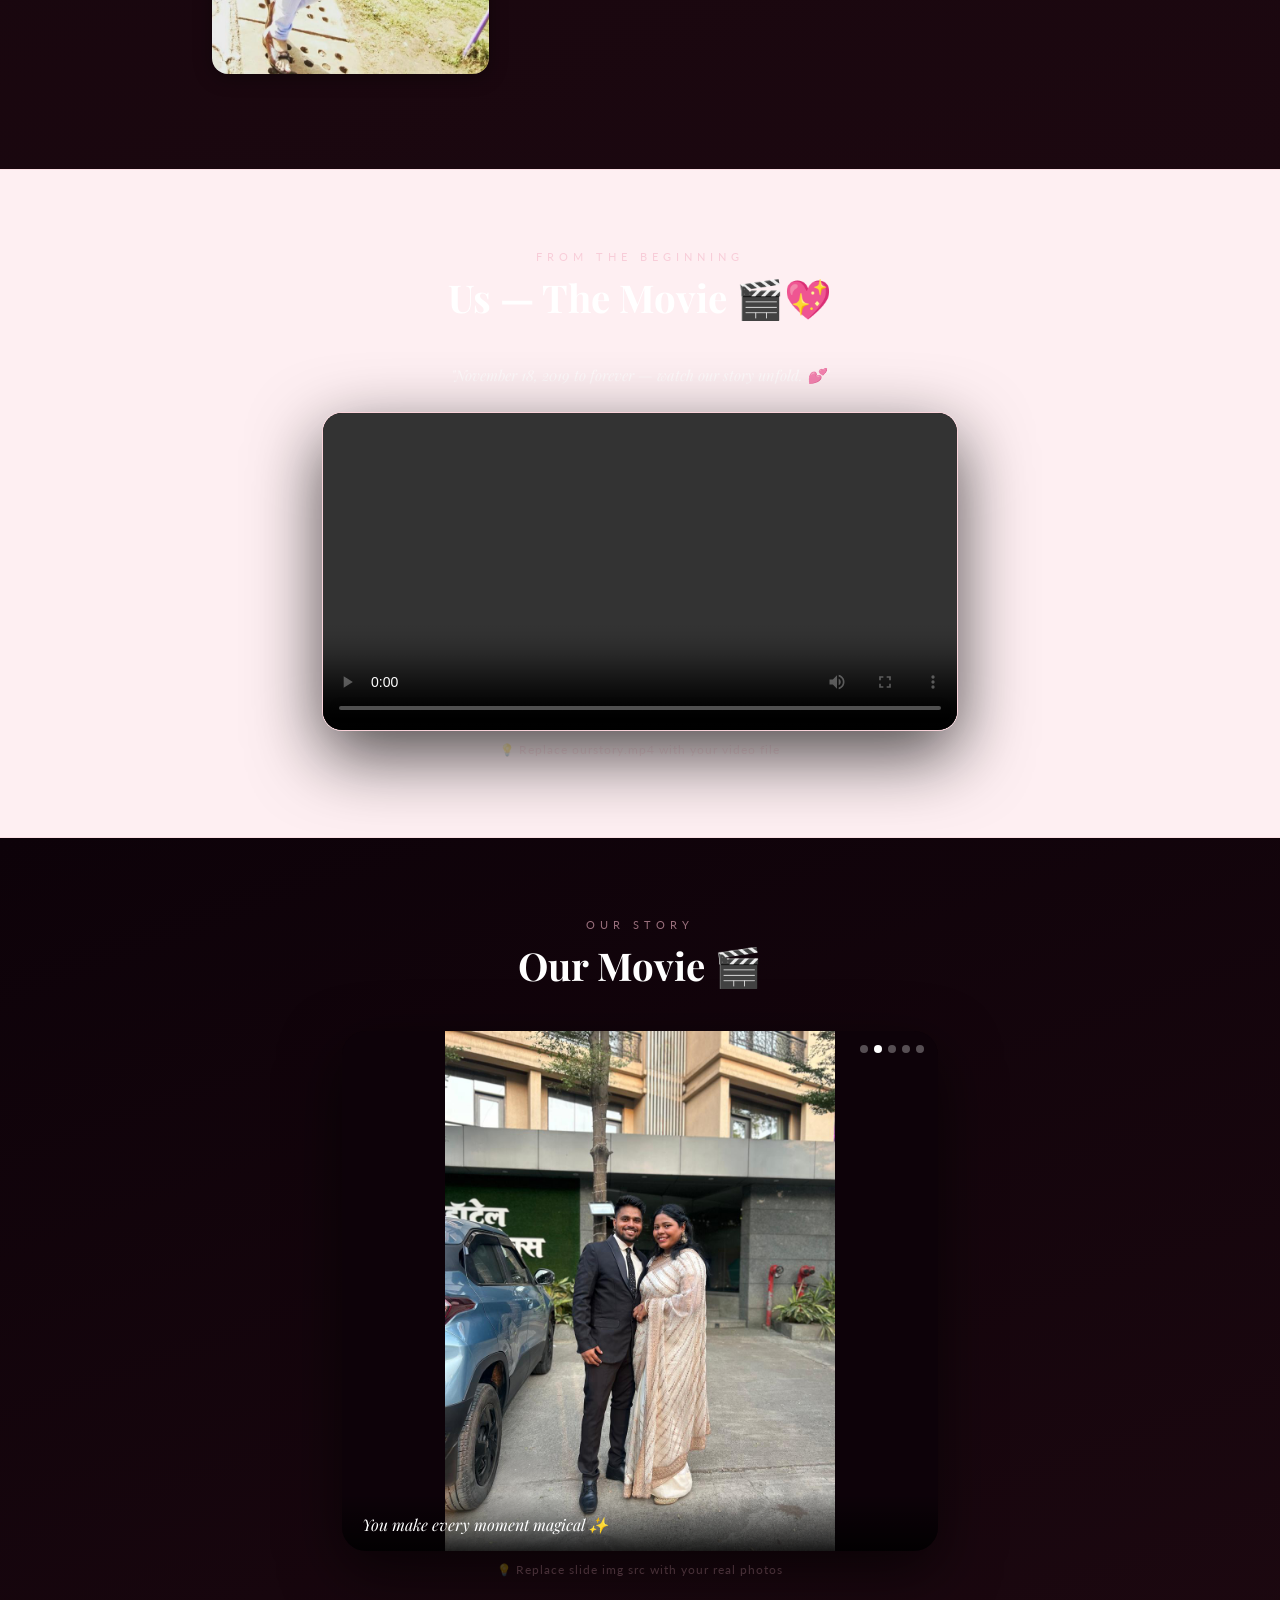
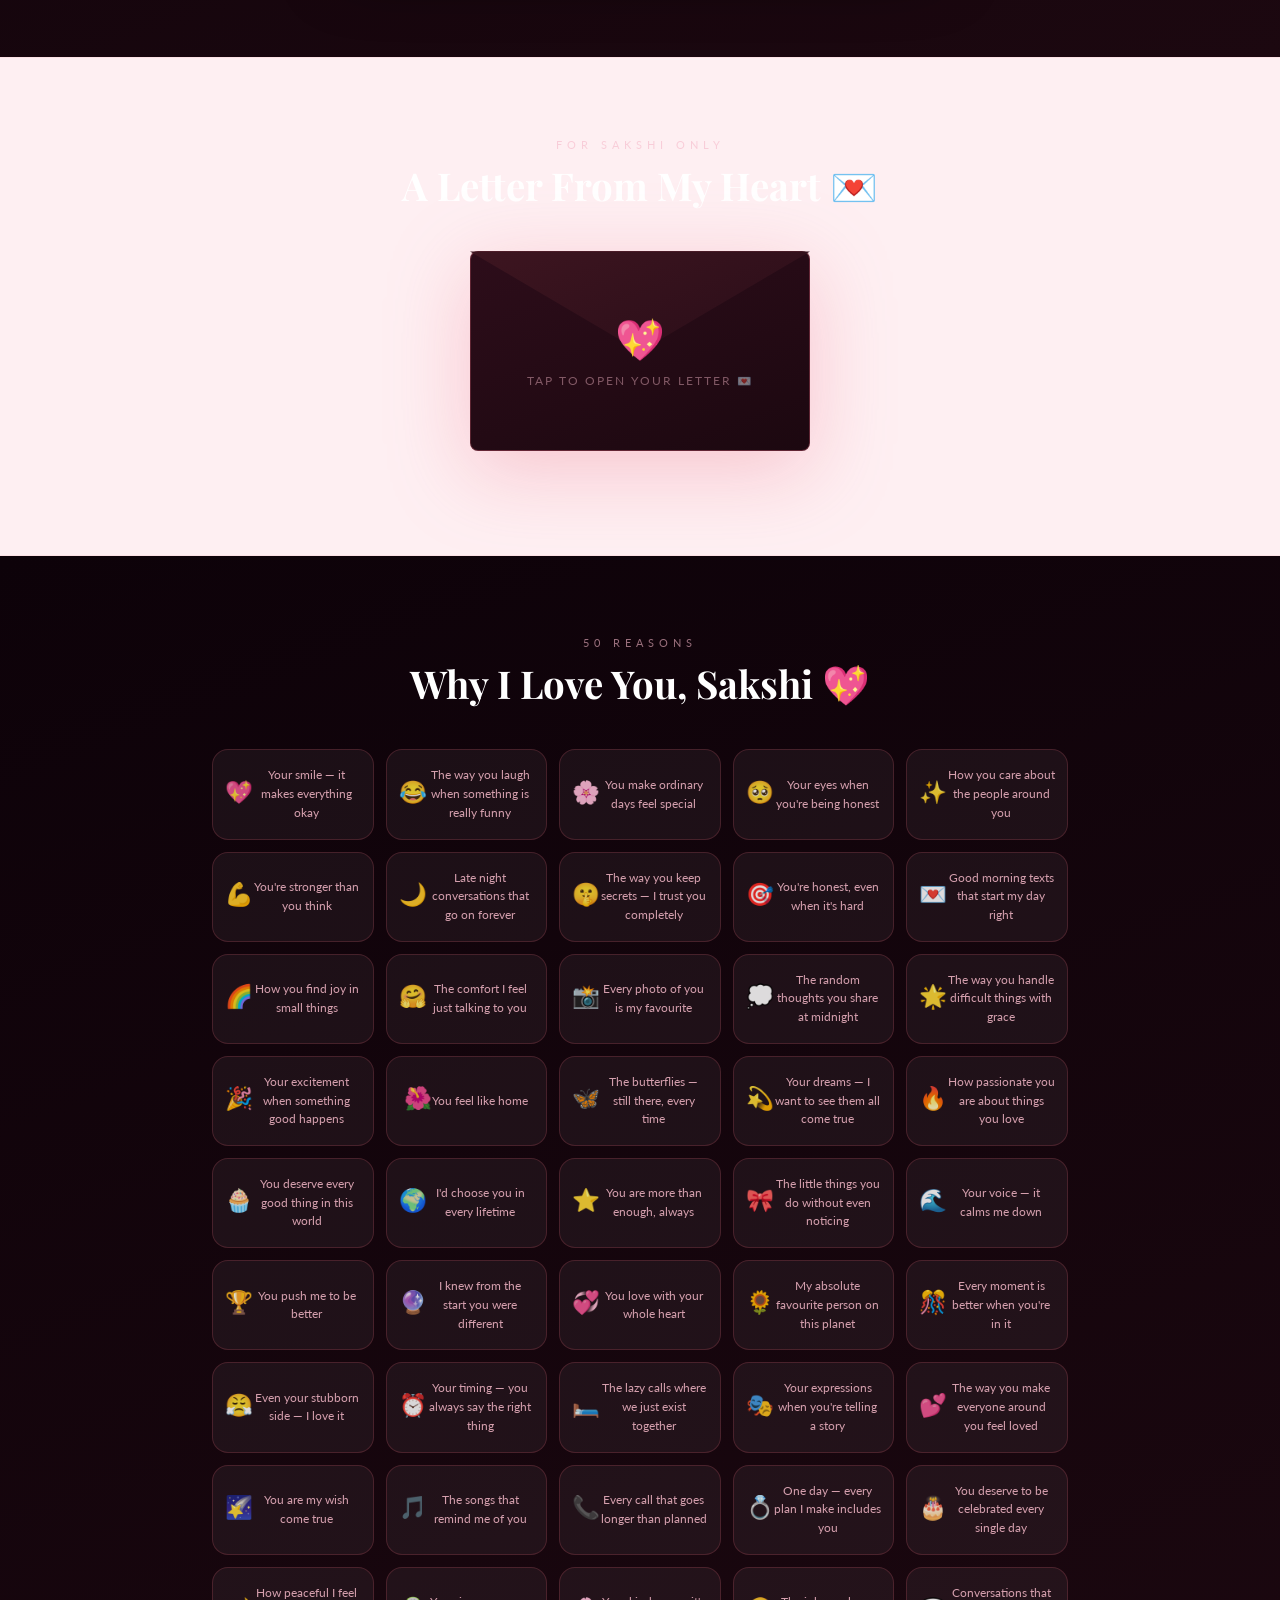
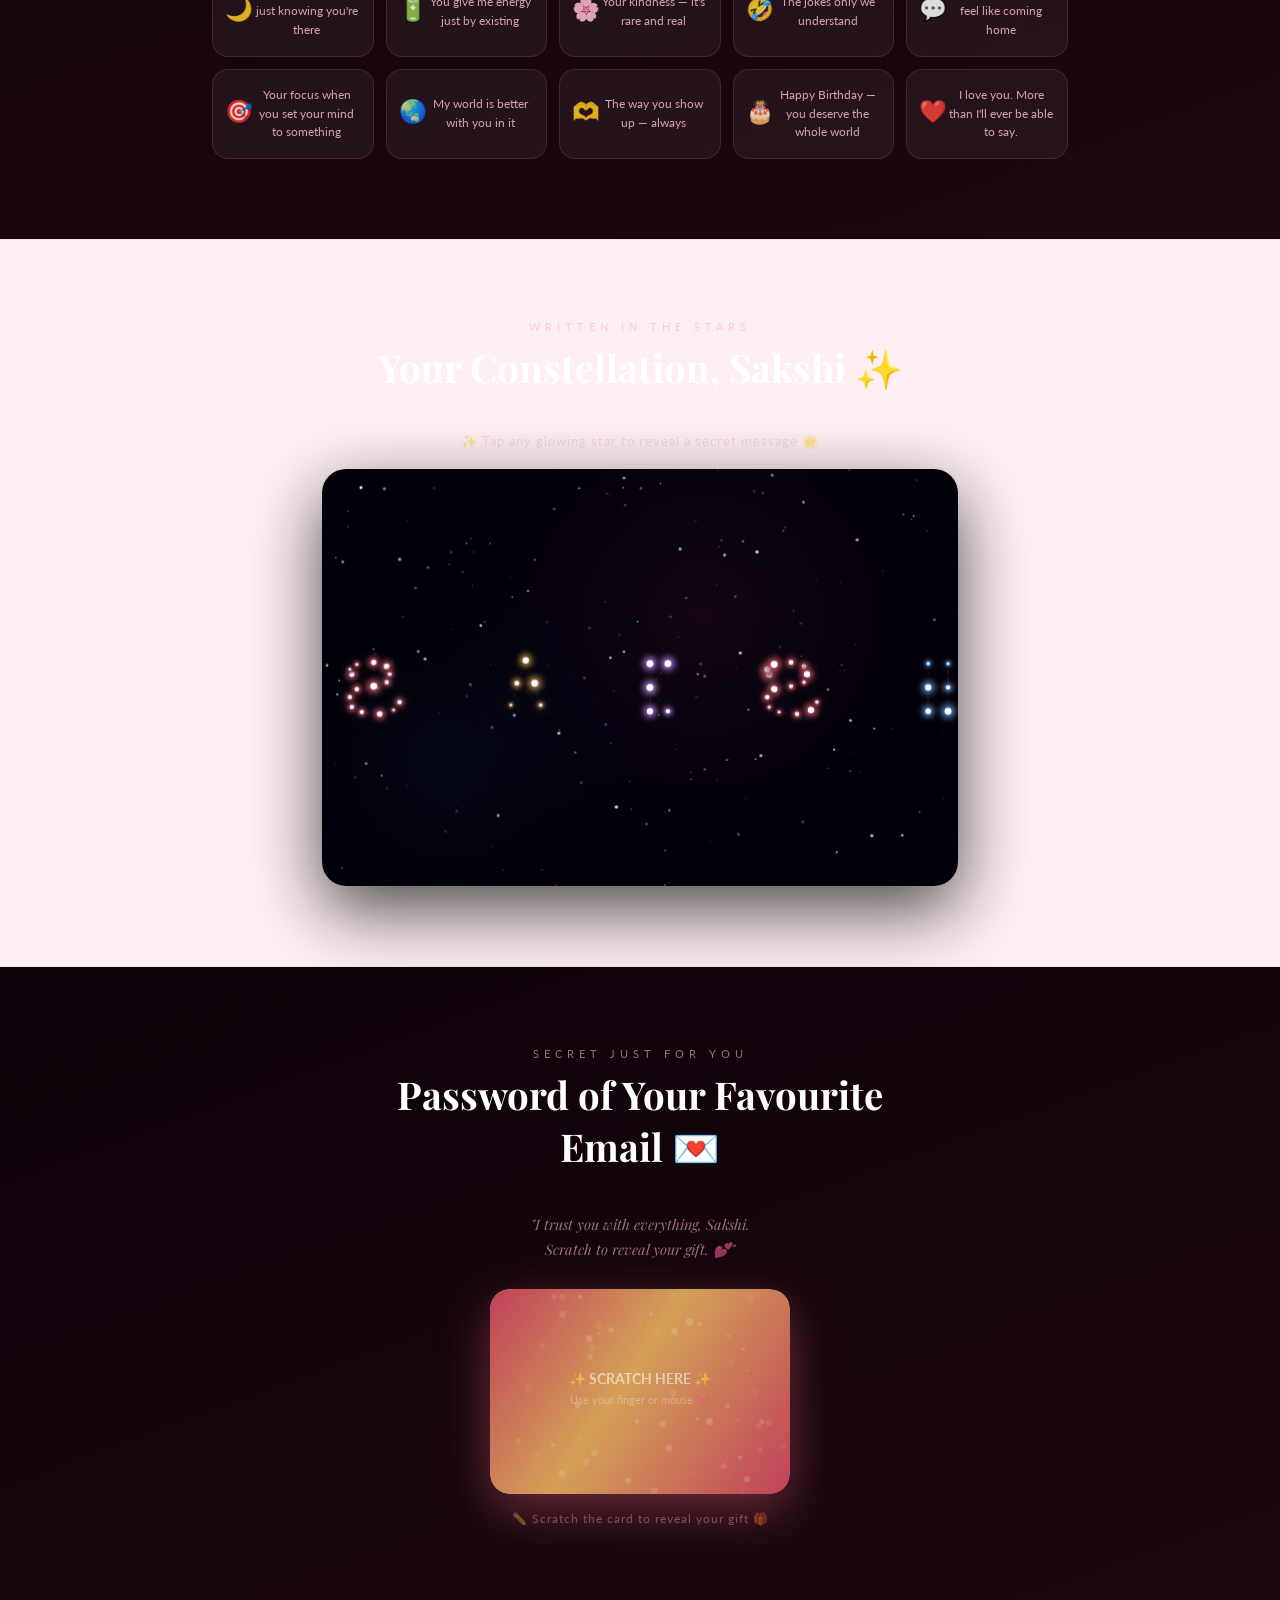
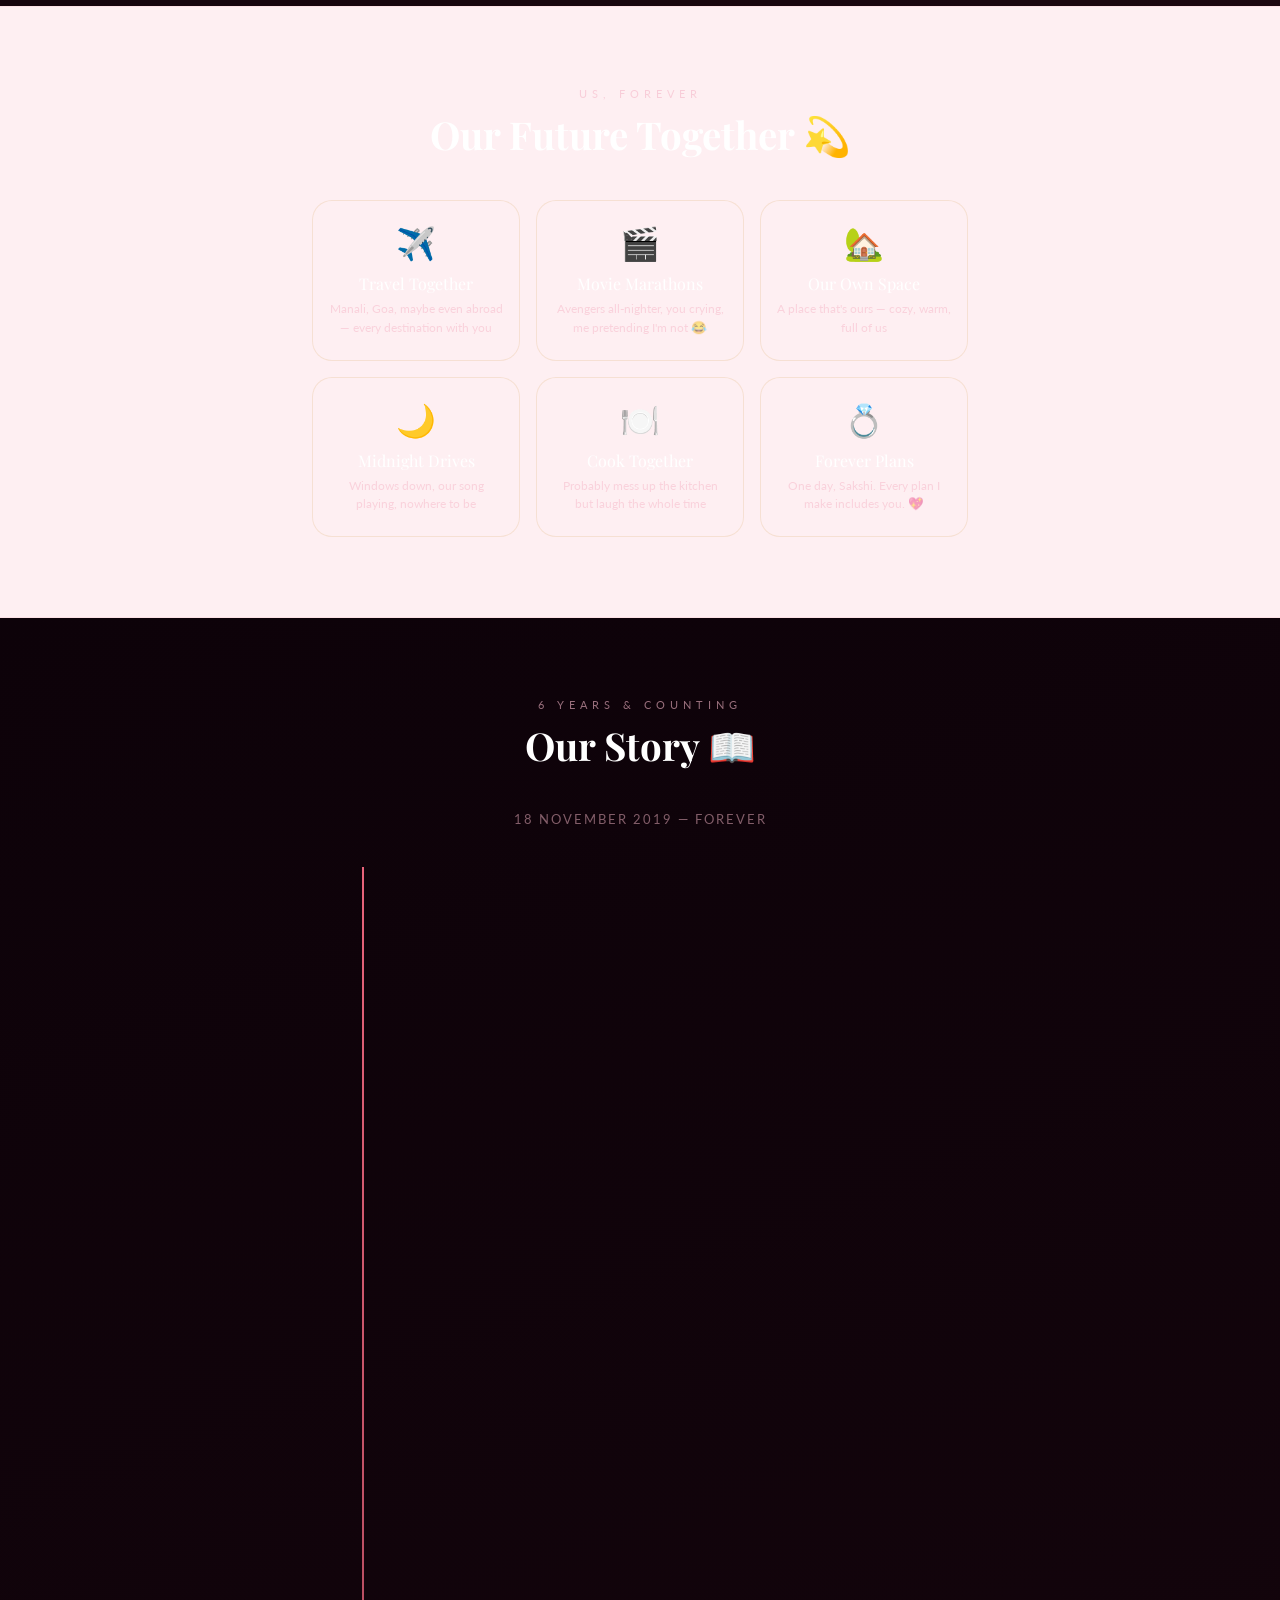
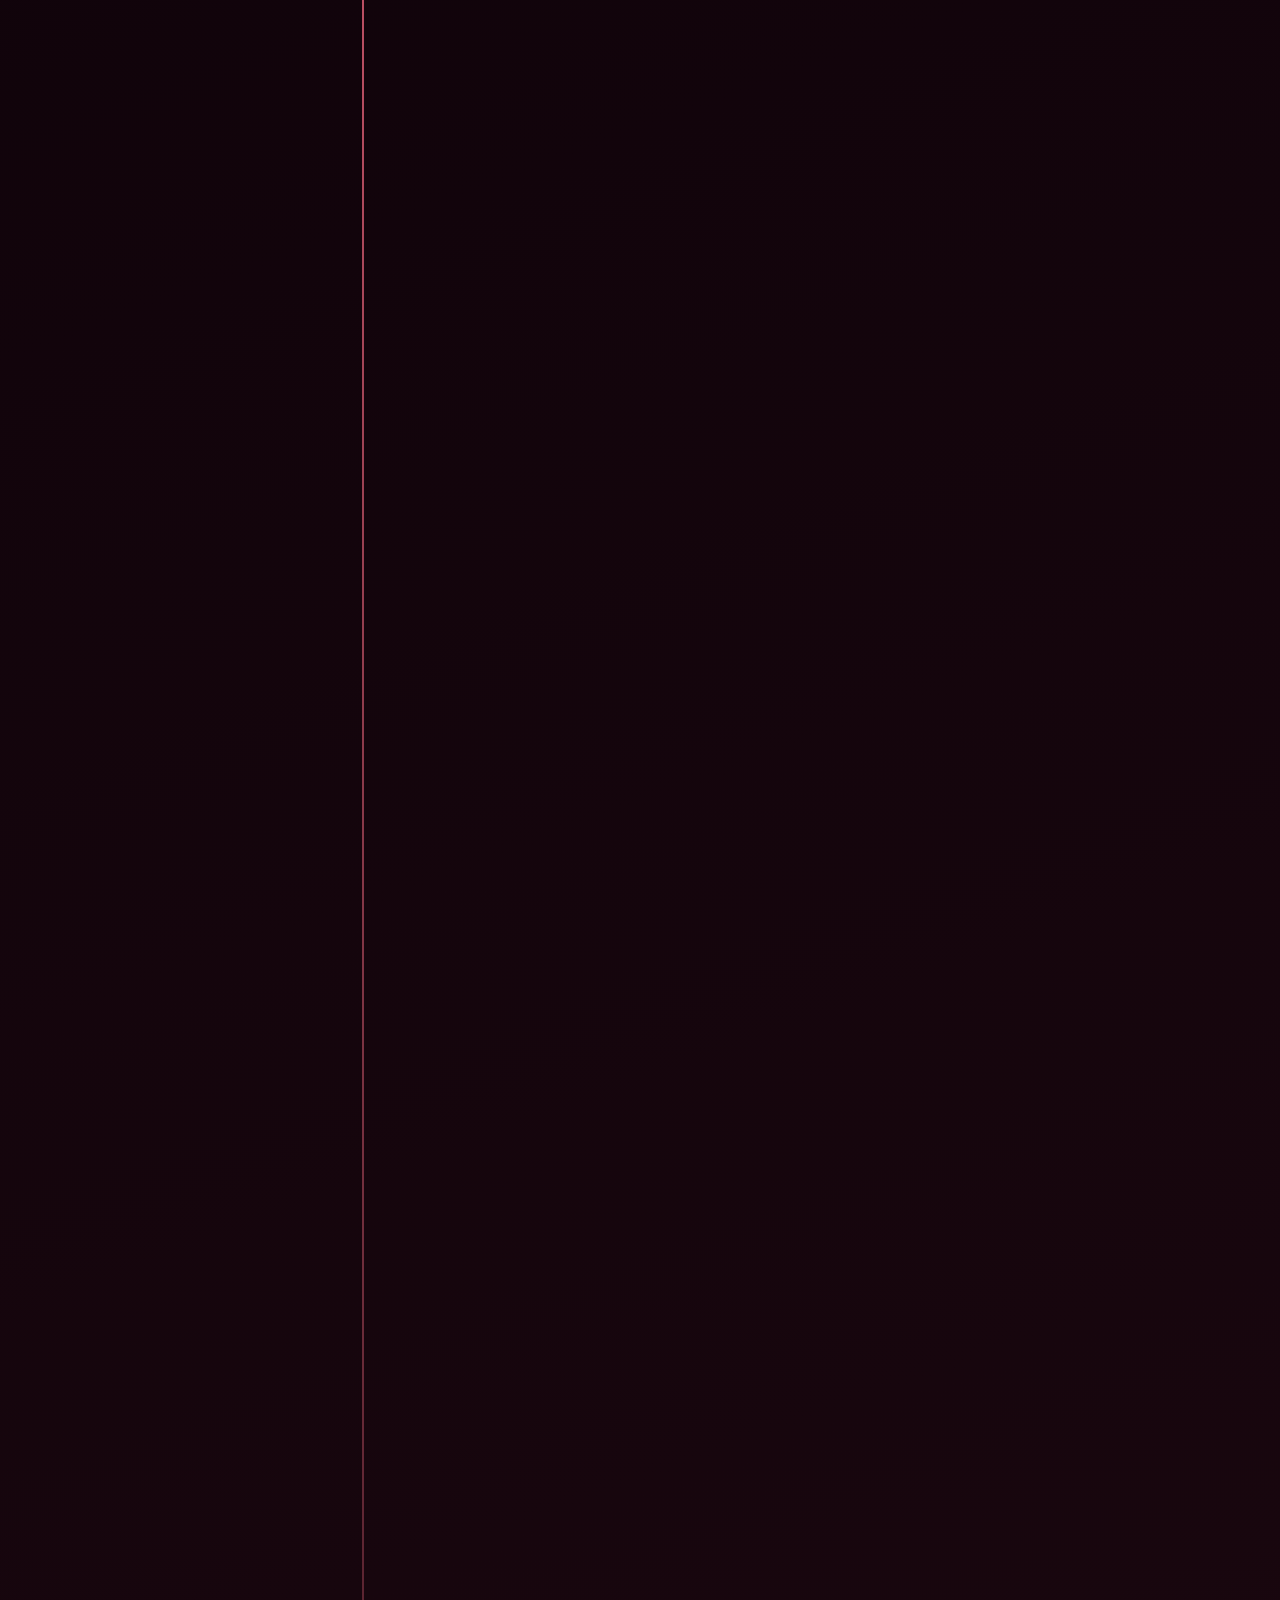
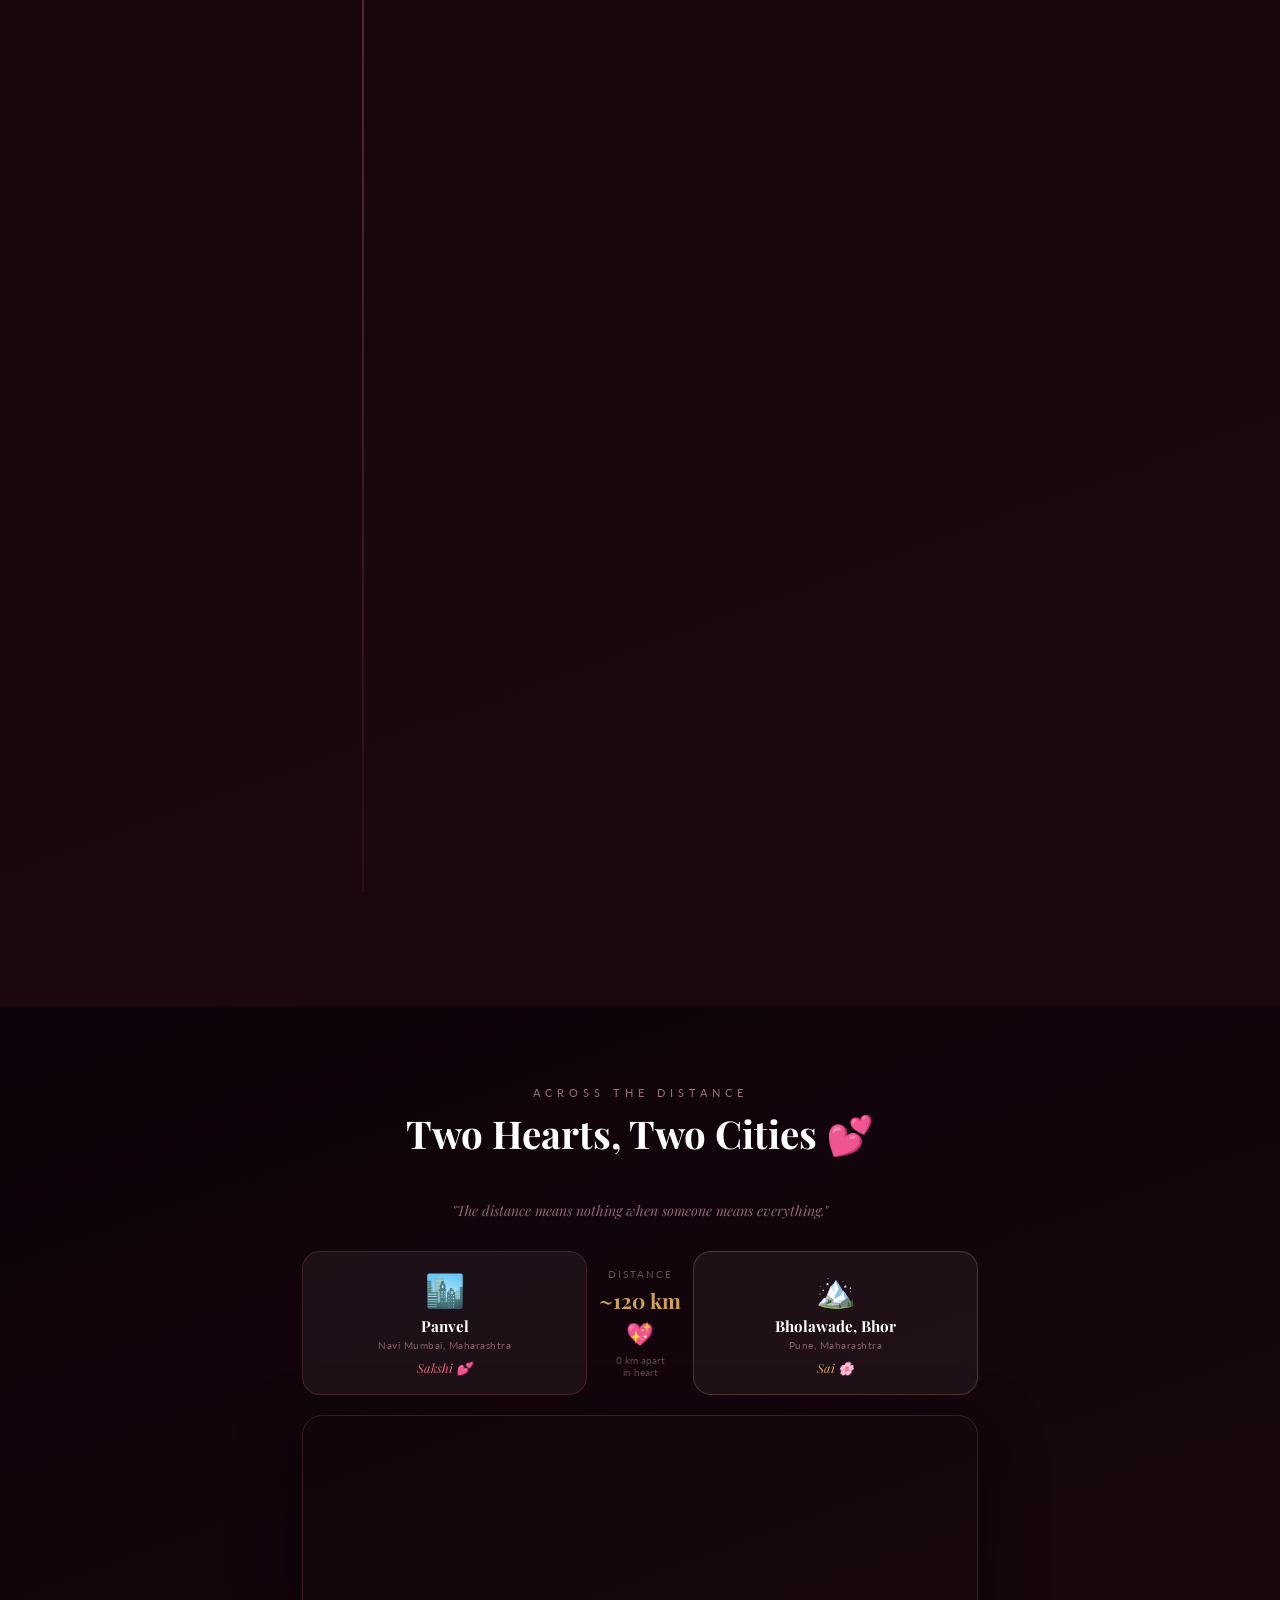
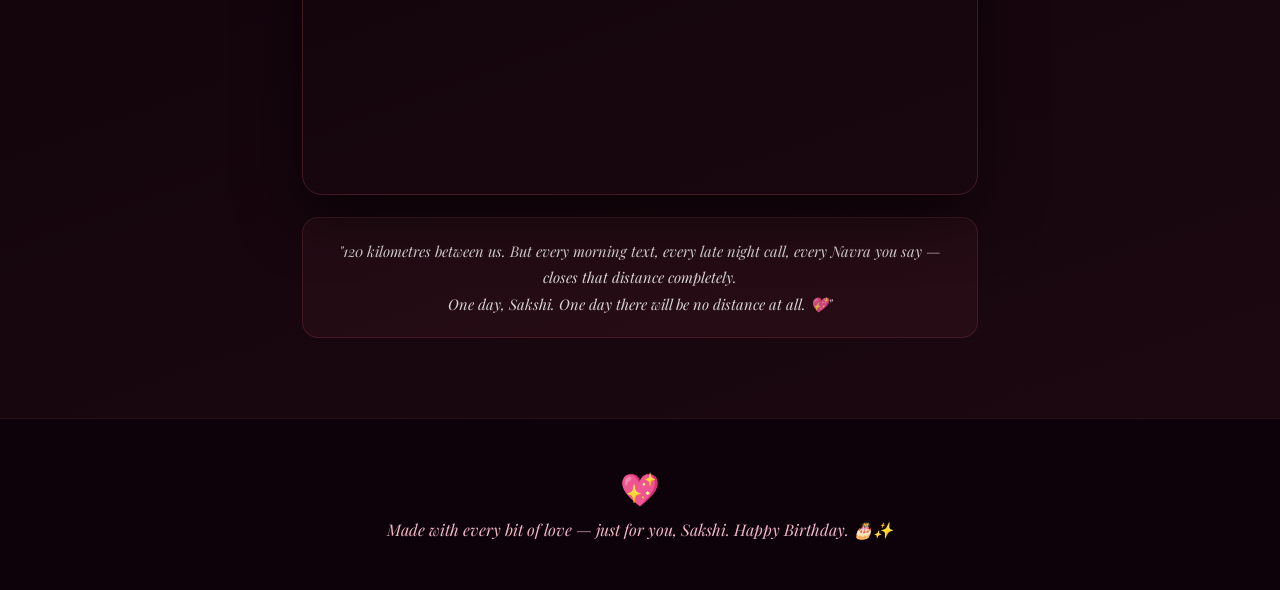
==== commit cbb418b0: "Update index.html" ====
--- a/index.html
+++ b/index.html
@@ -275,9 +275,9 @@
 .sec.dark .ti-dot{box-shadow:0 0 0 4px #0d0209,0 0 0 6px rgba(232,99,122,.38),0 0 14px rgba(232,99,122,.4)}
 .ti-date{font-size:.66rem;letter-spacing:3px;text-transform:uppercase;color:var(--rose);margin-bottom:2px}
 .ti-txt{font-family:'Playfair Display',serif;font-size:1rem;line-height:1.55;color:rgba(255,255,255,.82)}
-.ti-img{margin-top:12px;border-radius:14px;overflow:hidden}
-.ti-img img{width:100%;height:160px;object-fit:cover;display:block;transition:transform .4s}
-.ti:hover .ti-img img{transform:scale(1.04)}
+.ti-img{margin-top:12px;border-radius:14px;overflow:hidden;background:#0d0209}
+.ti-img img{width:100%;height:auto;max-height:340px;object-fit:contain;display:block;transition:transform .4s}
+.ti:hover .ti-img img{transform:scale(1.02)}
 .foot{padding:50px 22px;text-align:center;position:relative;z-index:2}
 .foot.dark{background:#0d0209;border-top:1px solid rgba(232,99,122,.12)}
 .foot.bday-hidden{visibility:hidden;max-height:0;overflow:hidden;padding:0;margin:0;opacity:0}
@@ -389,7 +389,7 @@
 /* slideshow */
 .slide{position:absolute;inset:0;opacity:0;transition:opacity 1.2s ease}
 .slide.active{opacity:1}
-.slide img{width:100%;height:100%;object-fit:cover;display:block}
+.slide img{width:100%;height:100%;object-fit:contain;display:block;background:#0d0209}
 
 /* reasons grid cards */
 .reason-card{
@@ -757,7 +757,7 @@
   <div class="sec-in" style="max-width:640px;text-align:center">
     <p class="sec-lbl" style="color:rgba(245,184,200,.6)">Our Story</p>
     <h2 class="sec-title">Our Movie 🎬</h2>
-    <div id="slideshow" style="position:relative;border-radius:24px;overflow:hidden;aspect-ratio:16/9;background:#0d0209;box-shadow:0 20px 60px rgba(0,0,0,.6)">
+    <div id="slideshow" style="position:relative;border-radius:24px;overflow:hidden;background:#0d0209;box-shadow:0 20px 60px rgba(0,0,0,.6);min-height:300px">
       <div class="slide active" data-caption="The day everything changed ❤️">
         <img src="us7.jpeg" alt="Slide 1">
       </div>
@@ -886,17 +886,17 @@
       <p style="font-size:.72rem;color:rgba(245,184,200,.45);letter-spacing:2px;text-transform:uppercase;margin-bottom:12px">Our Celebration 🎉</p>
       <div style="display:grid;grid-template-columns:1fr 1fr;gap:10px">
         <!-- ✏️ Replace cele1.jpeg & cele2.jpeg with your celebration photos -->
-        <div style="border-radius:16px;overflow:hidden;box-shadow:0 8px 24px rgba(0,0,0,.4)">
+        <div style="border-radius:16px;overflow:hidden;box-shadow:0 8px 24px rgba(0,0,0,.4);background:#0d0209">
           <img src="cele1.jpeg" alt="Celebration 1"
-            style="width:100%;height:160px;object-fit:cover;display:block;transition:transform .4s"
+            style="width:100%;height:auto;max-height:280px;object-fit:contain;display:block;transition:transform .4s;background:#0d0209"
             onmouseover="this.style.transform='scale(1.04)'"
             onmouseout="this.style.transform='scale(1)'"
             onclick="openLbSrc(this.src)"
             onerror="this.parentNode.style.background='rgba(232,99,122,.1)';this.parentNode.innerHTML='<div style=height:160px;display:flex;align-items:center;justify-content:center;font-size:2rem>🎂</div>'">
         </div>
-        <div style="border-radius:16px;overflow:hidden;box-shadow:0 8px 24px rgba(0,0,0,.4)">
+        <div style="border-radius:16px;overflow:hidden;box-shadow:0 8px 24px rgba(0,0,0,.4);background:#0d0209">
           <img src="cele2.jpeg" alt="Celebration 2"
-            style="width:100%;height:160px;object-fit:cover;display:block;transition:transform .4s"
+            style="width:100%;height:auto;max-height:280px;object-fit:contain;display:block;transition:transform .4s;background:#0d0209"
             onmouseover="this.style.transform='scale(1.04)'"
             onmouseout="this.style.transform='scale(1)'"
             onclick="openLbSrc(this.src)"
@@ -1737,6 +1737,7 @@
   const slides=document.querySelectorAll(".slide");if(!slides.length)return;
   const capEl=$("slide-caption");
   const dotsEl=$("slide-dots");
+  const slideshow=$("slideshow");
   let cur=0;
 
   // dots
@@ -1754,6 +1755,23 @@
     slides[cur].classList.add("active");
     dotsEl.children[cur].style.background="#fff";
     capEl.textContent=slides[cur].dataset.caption||"";
+    // adjust height to fit current image
+    const img=slides[cur].querySelector("img");
+    if(img && img.complete && img.naturalHeight){
+      const ratio=img.naturalHeight/img.naturalWidth;
+      const w=slideshow.offsetWidth||640;
+      slideshow.style.height=Math.min(Math.round(w*ratio),520)+"px";
+    }
+  }
+  // set initial height when first image loads
+  const firstImg=slides[0].querySelector("img");
+  if(firstImg){
+    firstImg.addEventListener("load",()=>{
+      const ratio=firstImg.naturalHeight/firstImg.naturalWidth;
+      const w=slideshow.offsetWidth||640;
+      slideshow.style.height=Math.min(Math.round(w*ratio),520)+"px";
+    });
+    if(firstImg.complete) firstImg.dispatchEvent(new Event("load"));
   }
   goTo(0);
   setInterval(()=>goTo(cur+1),3500);
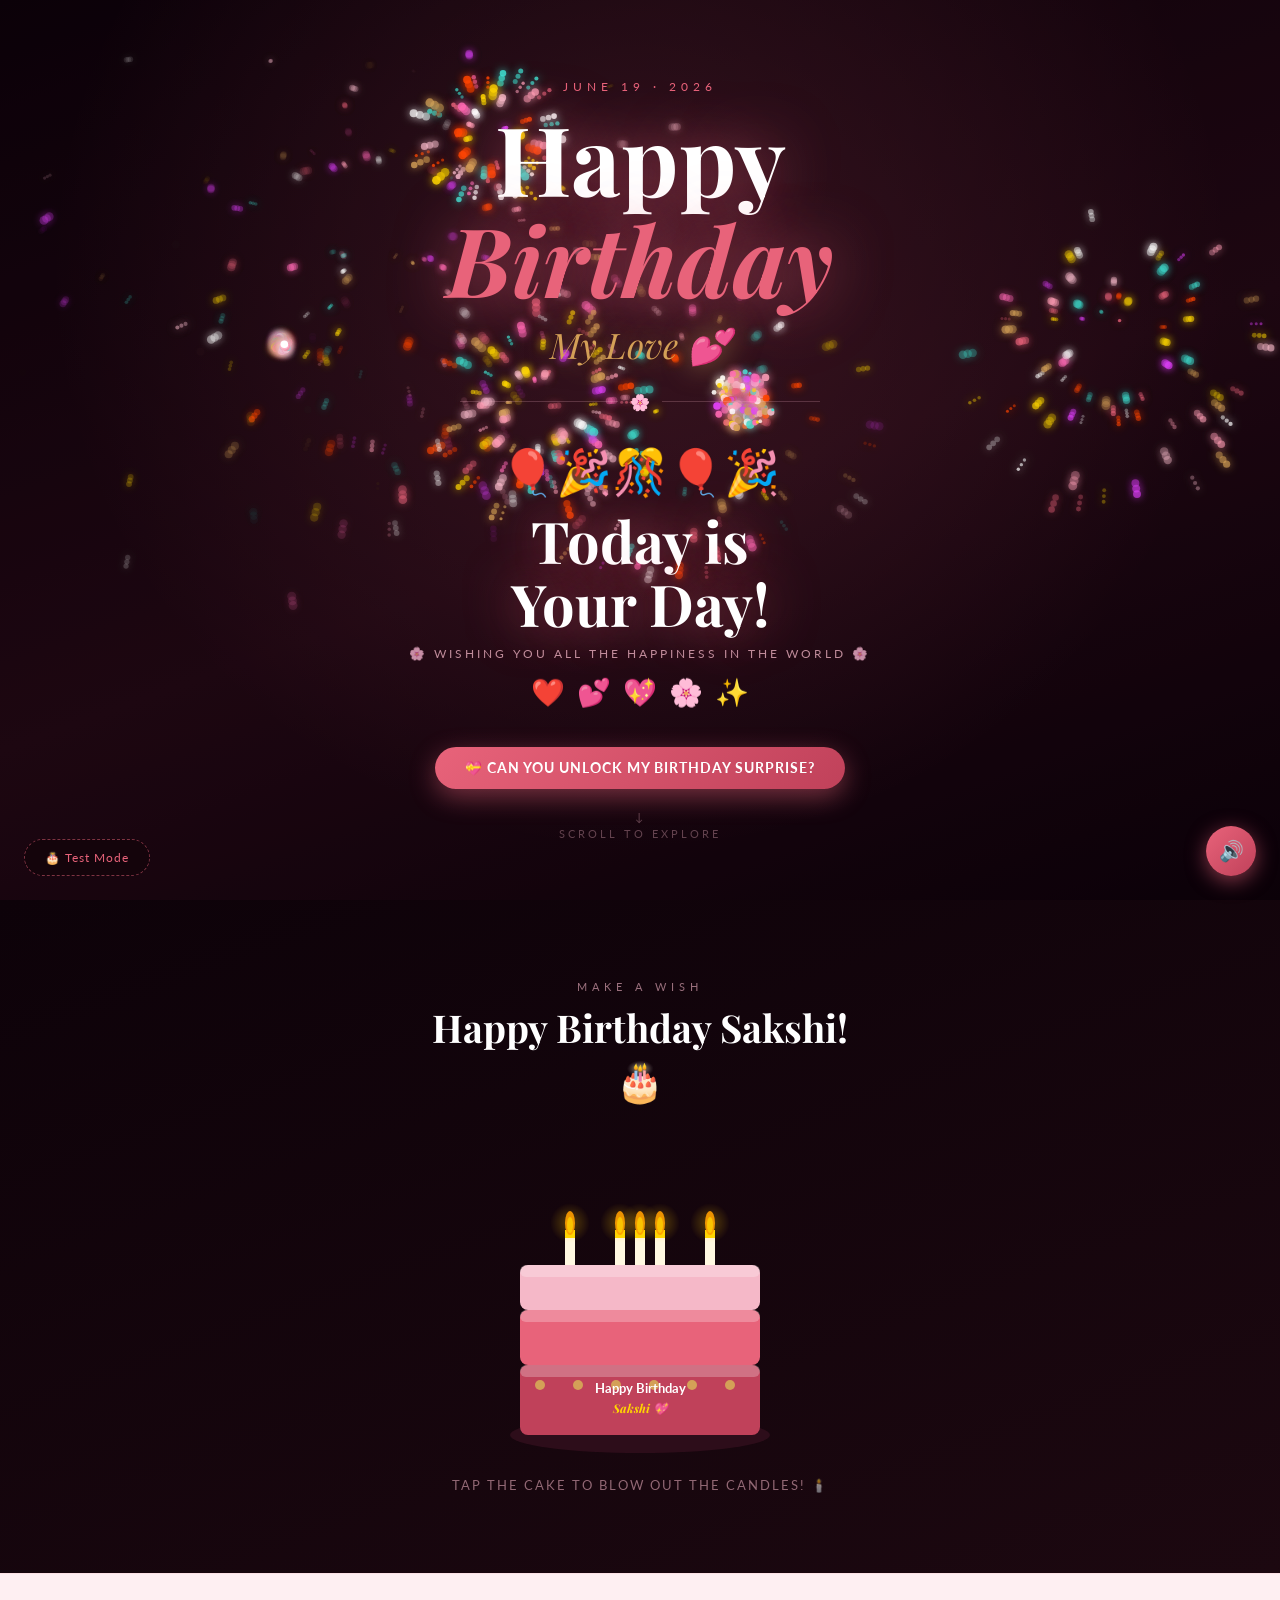
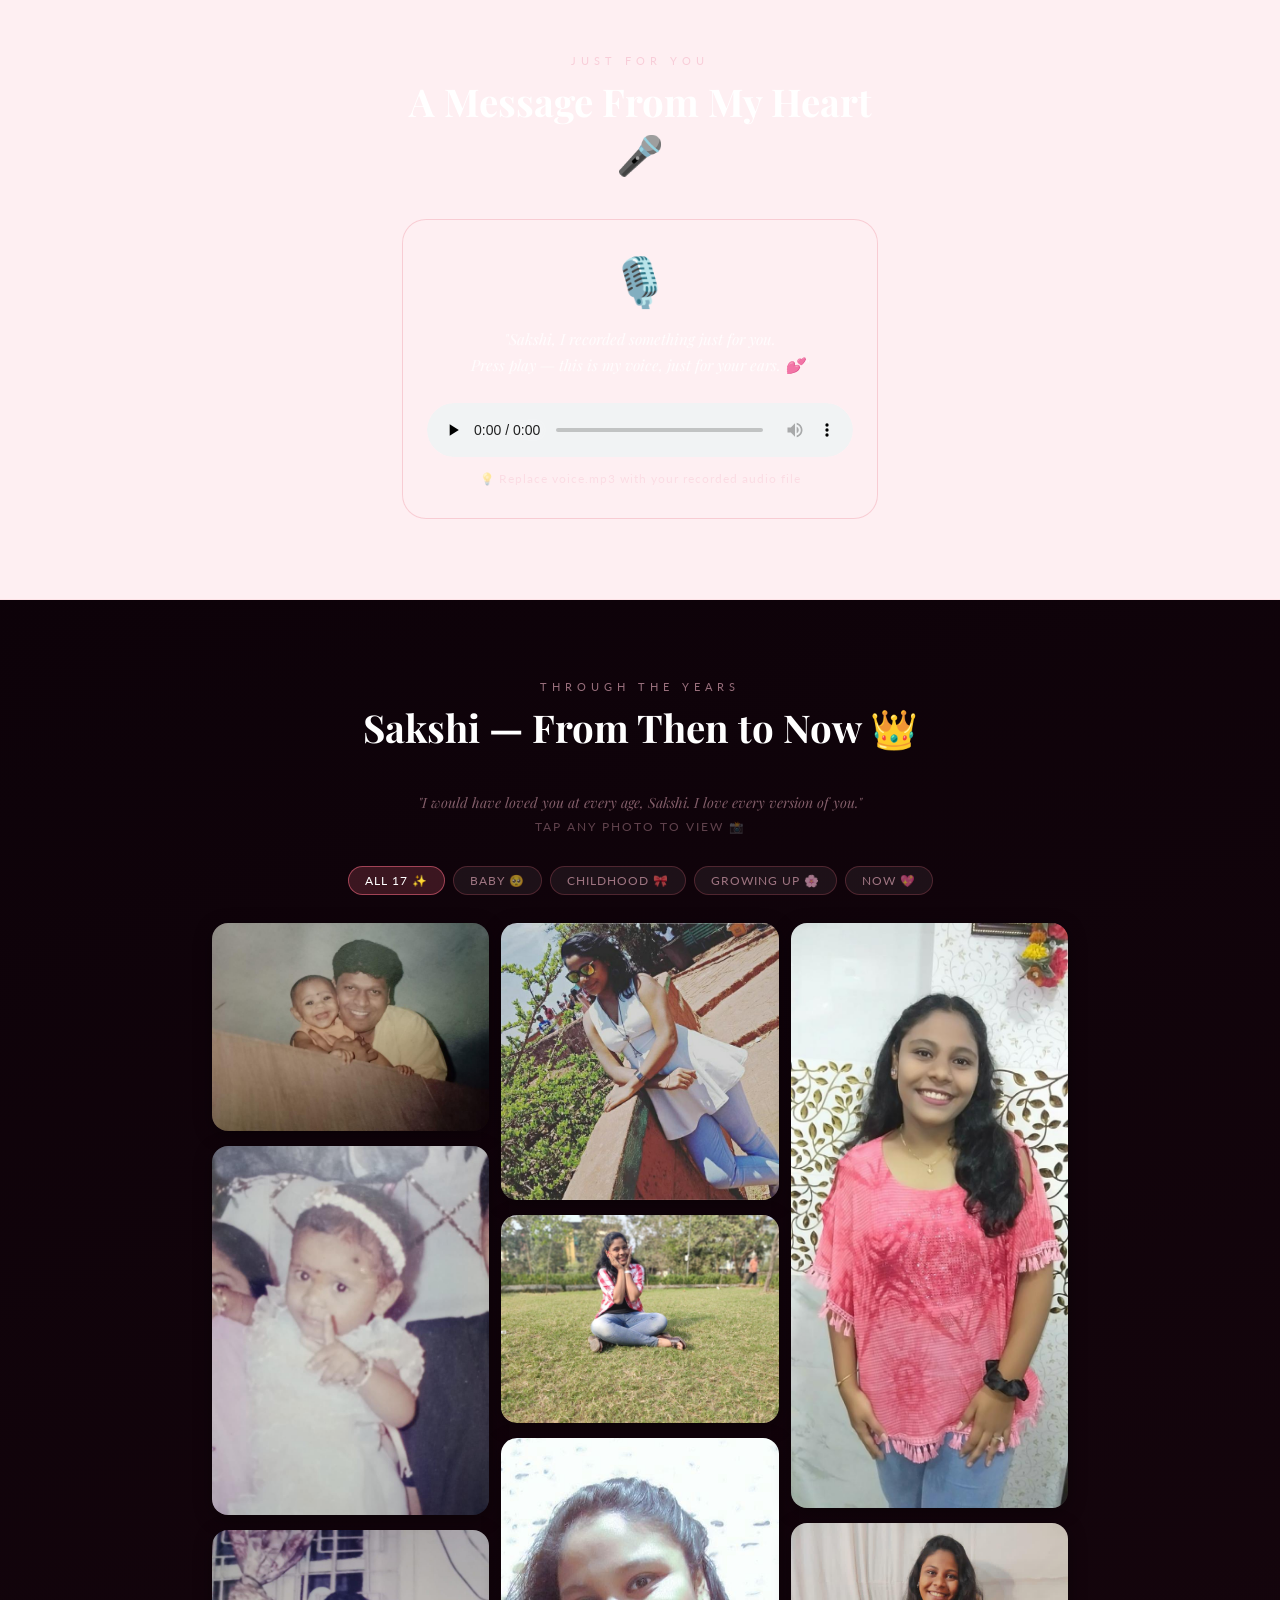
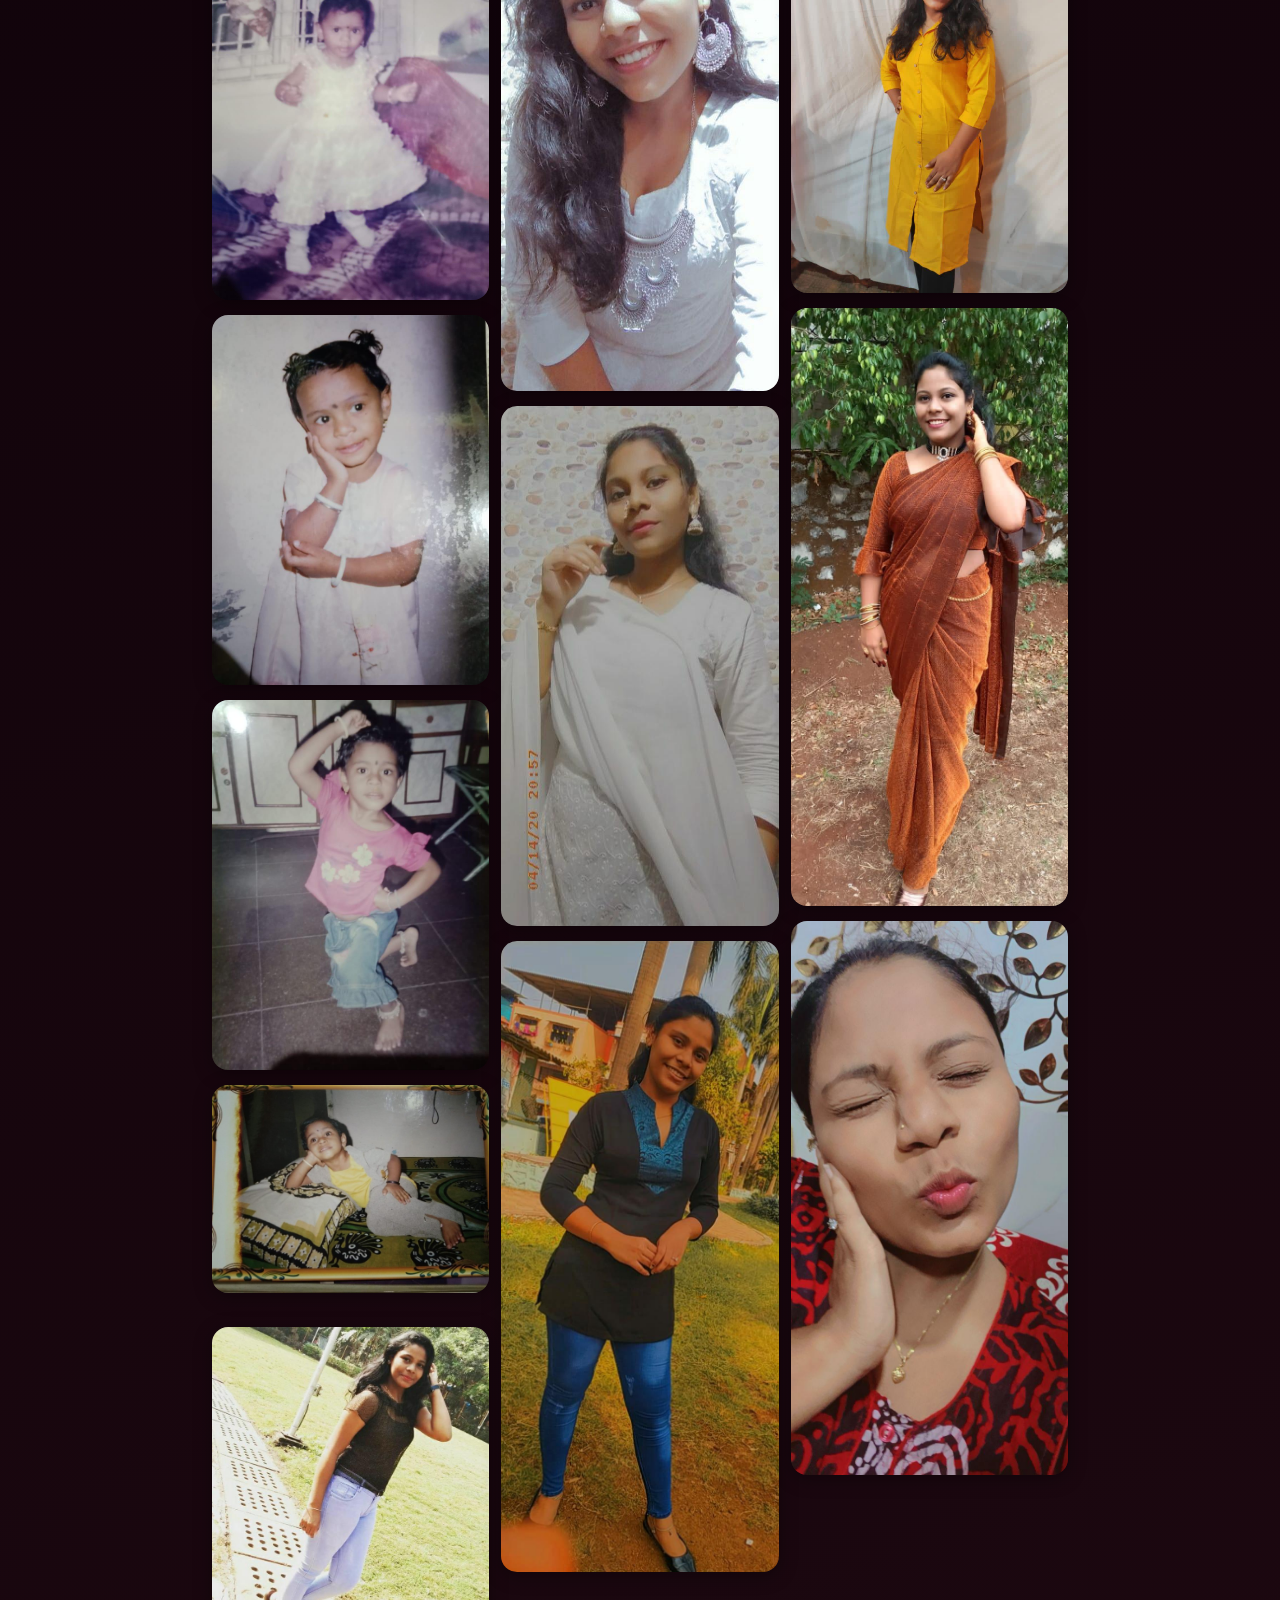
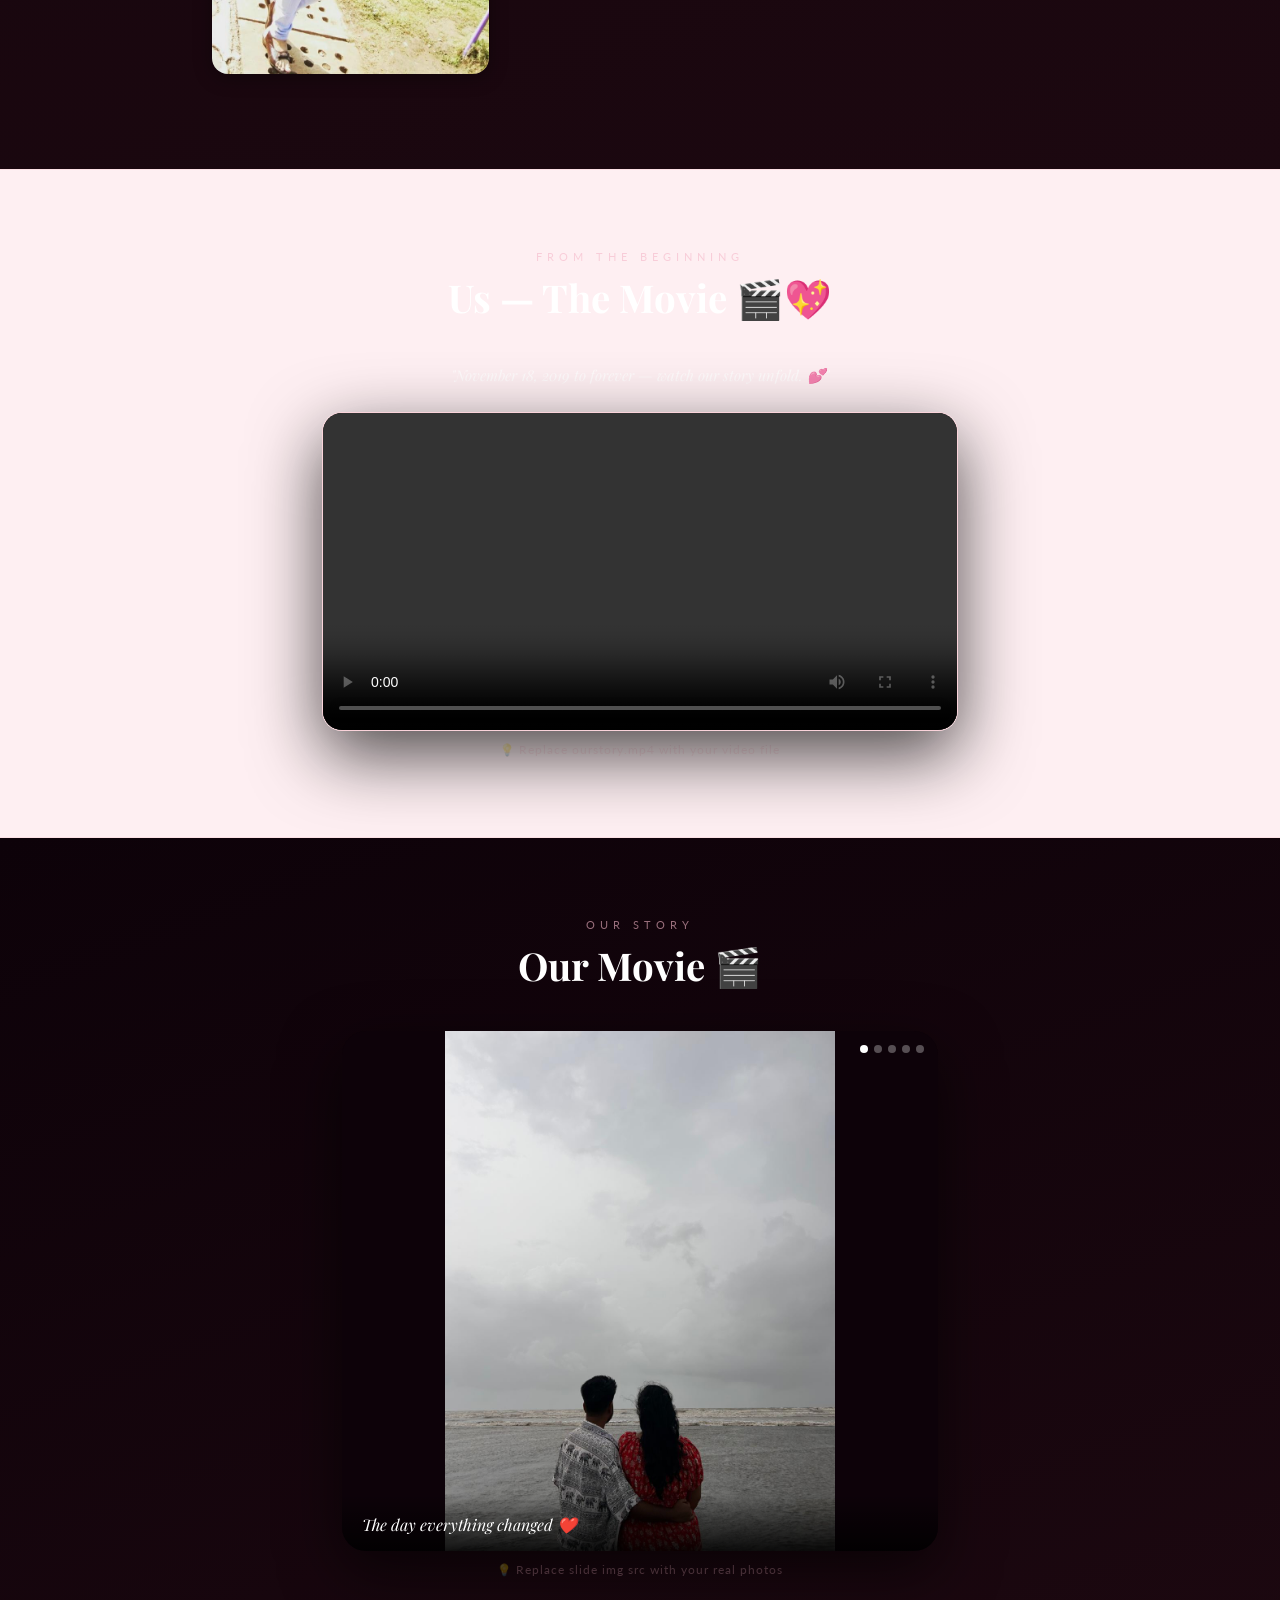
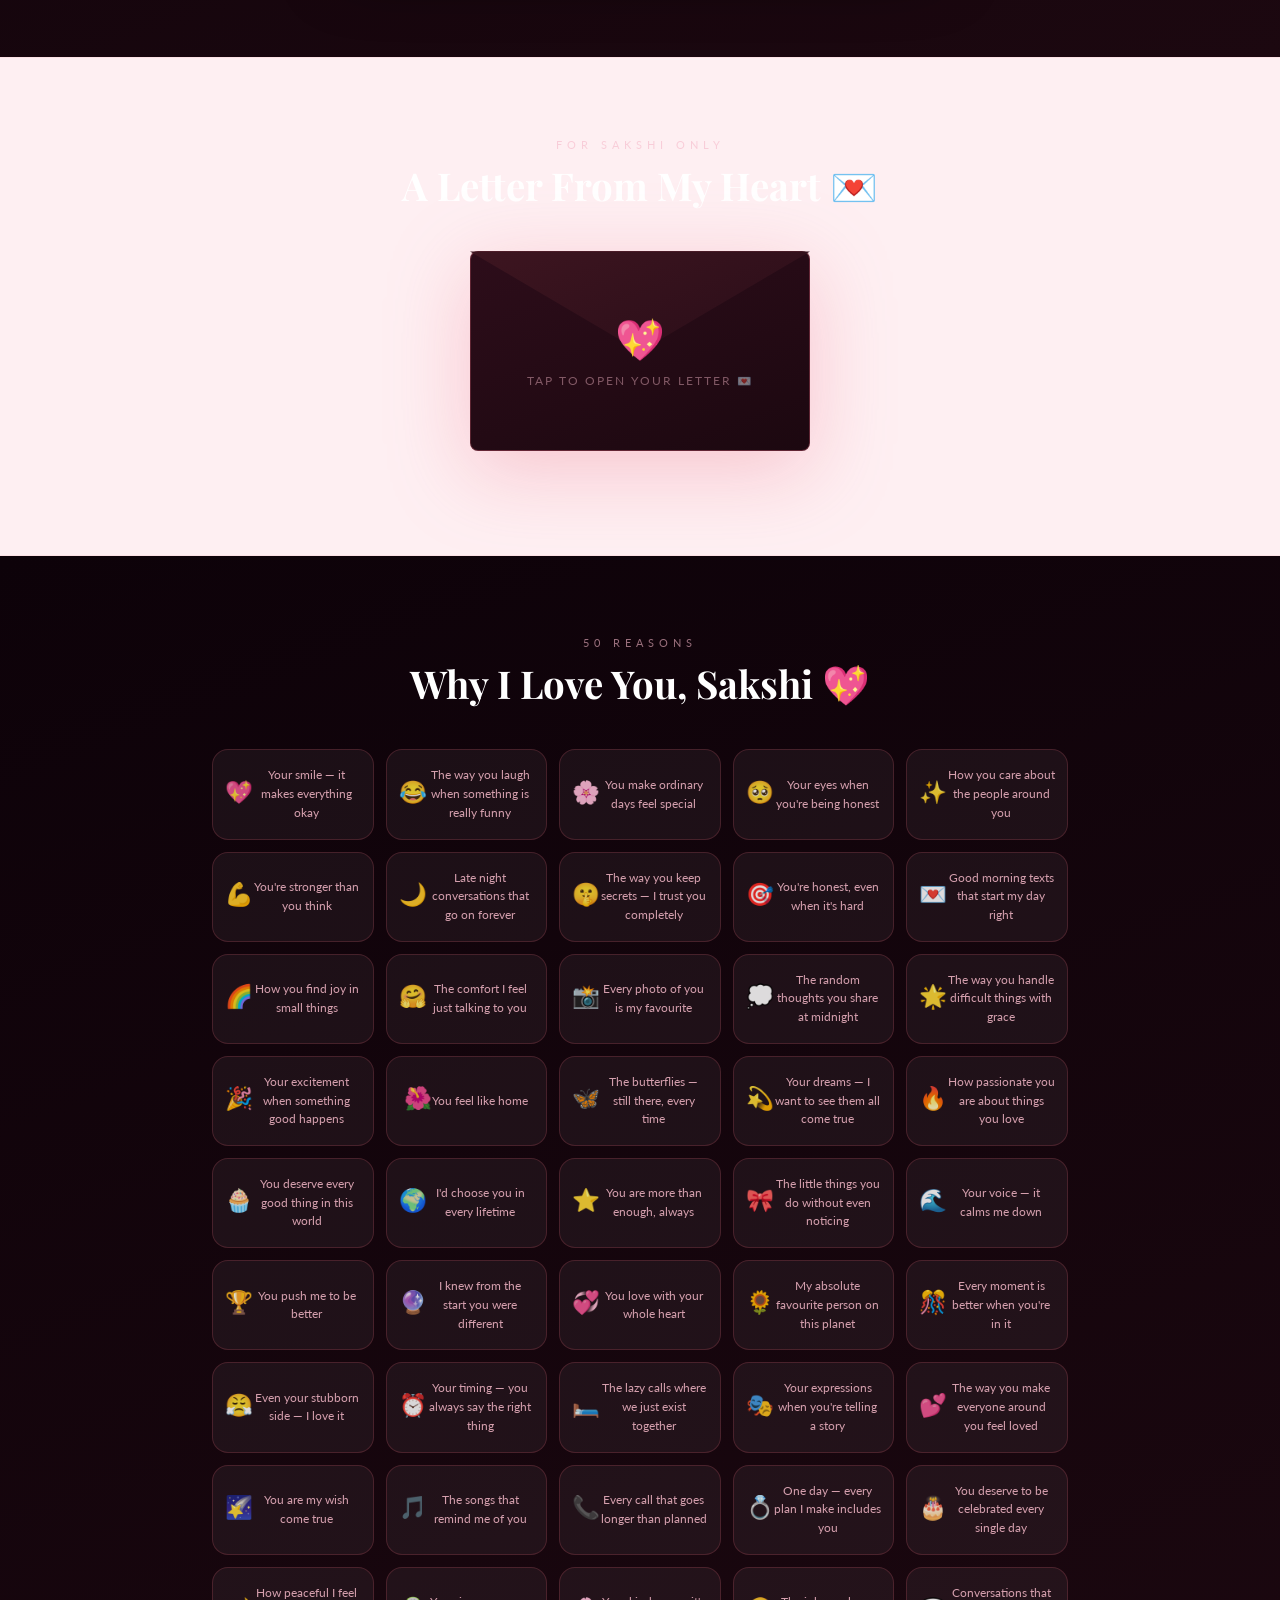
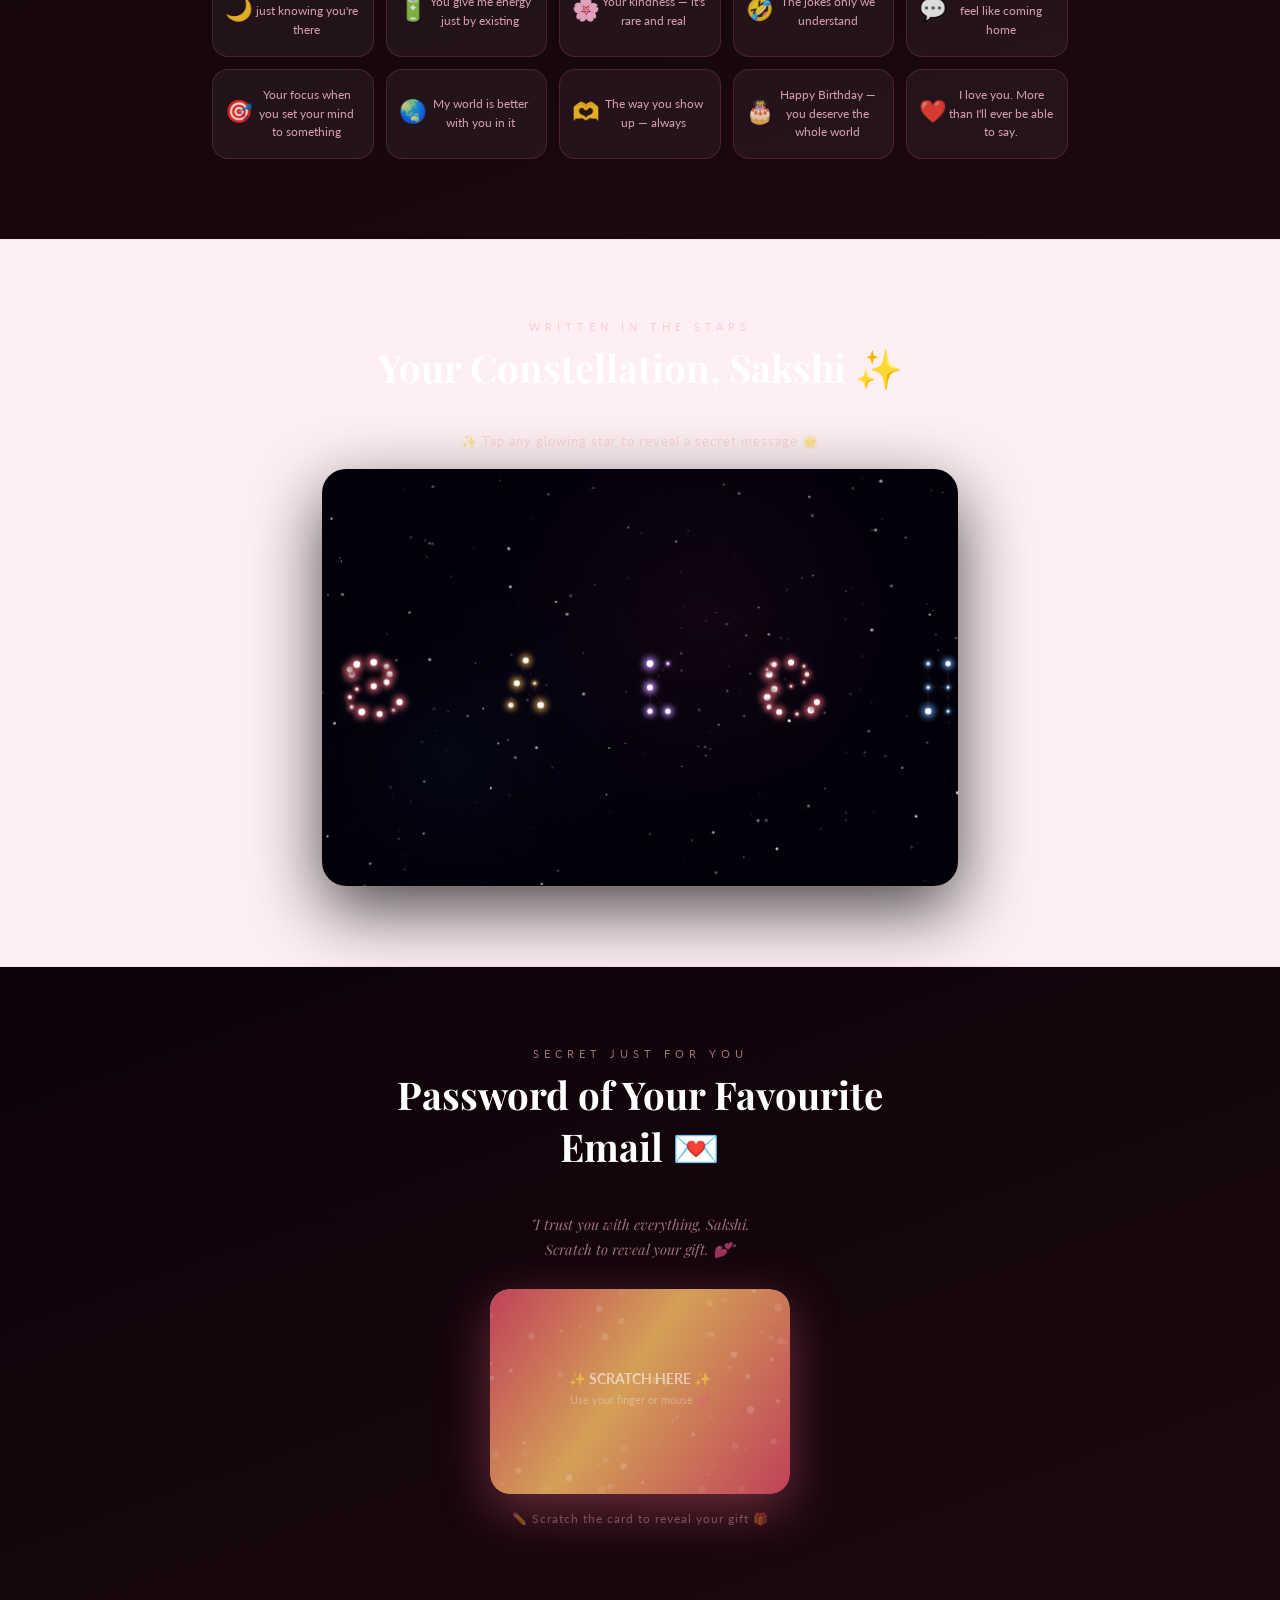
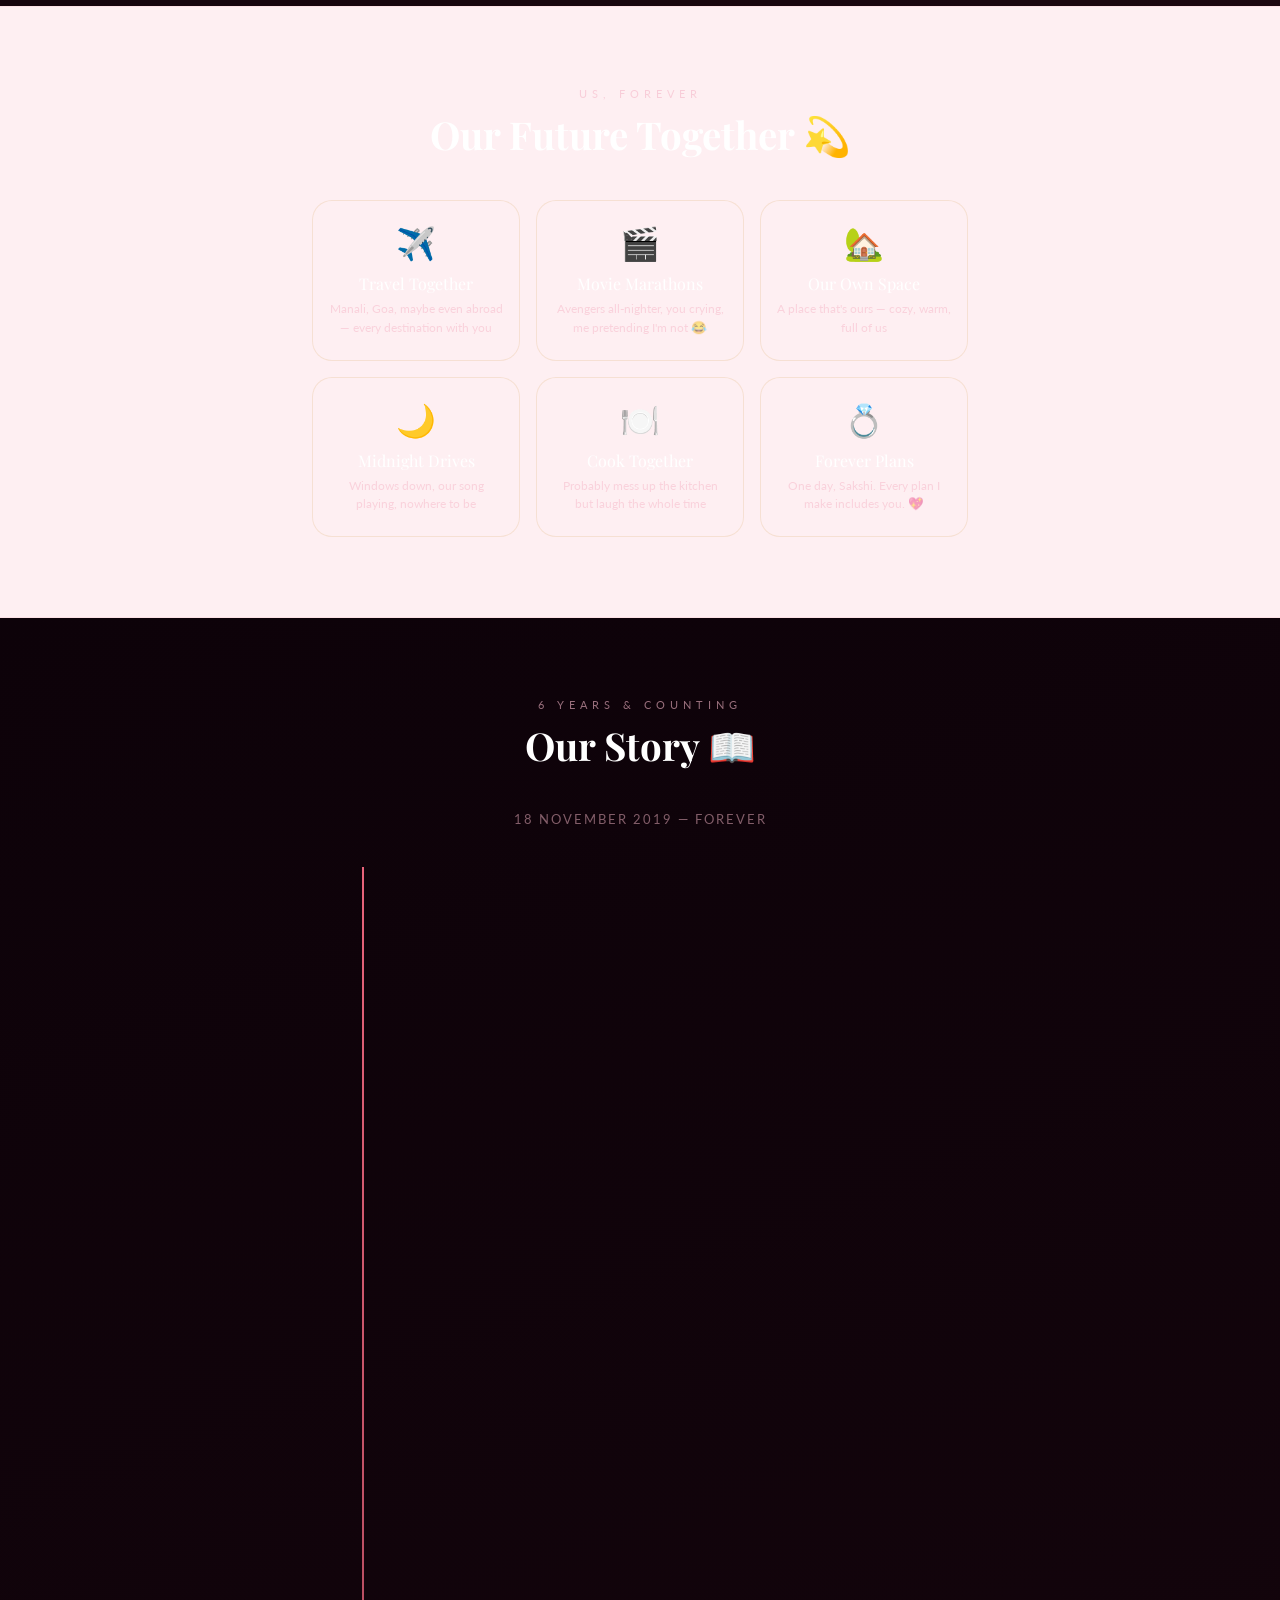
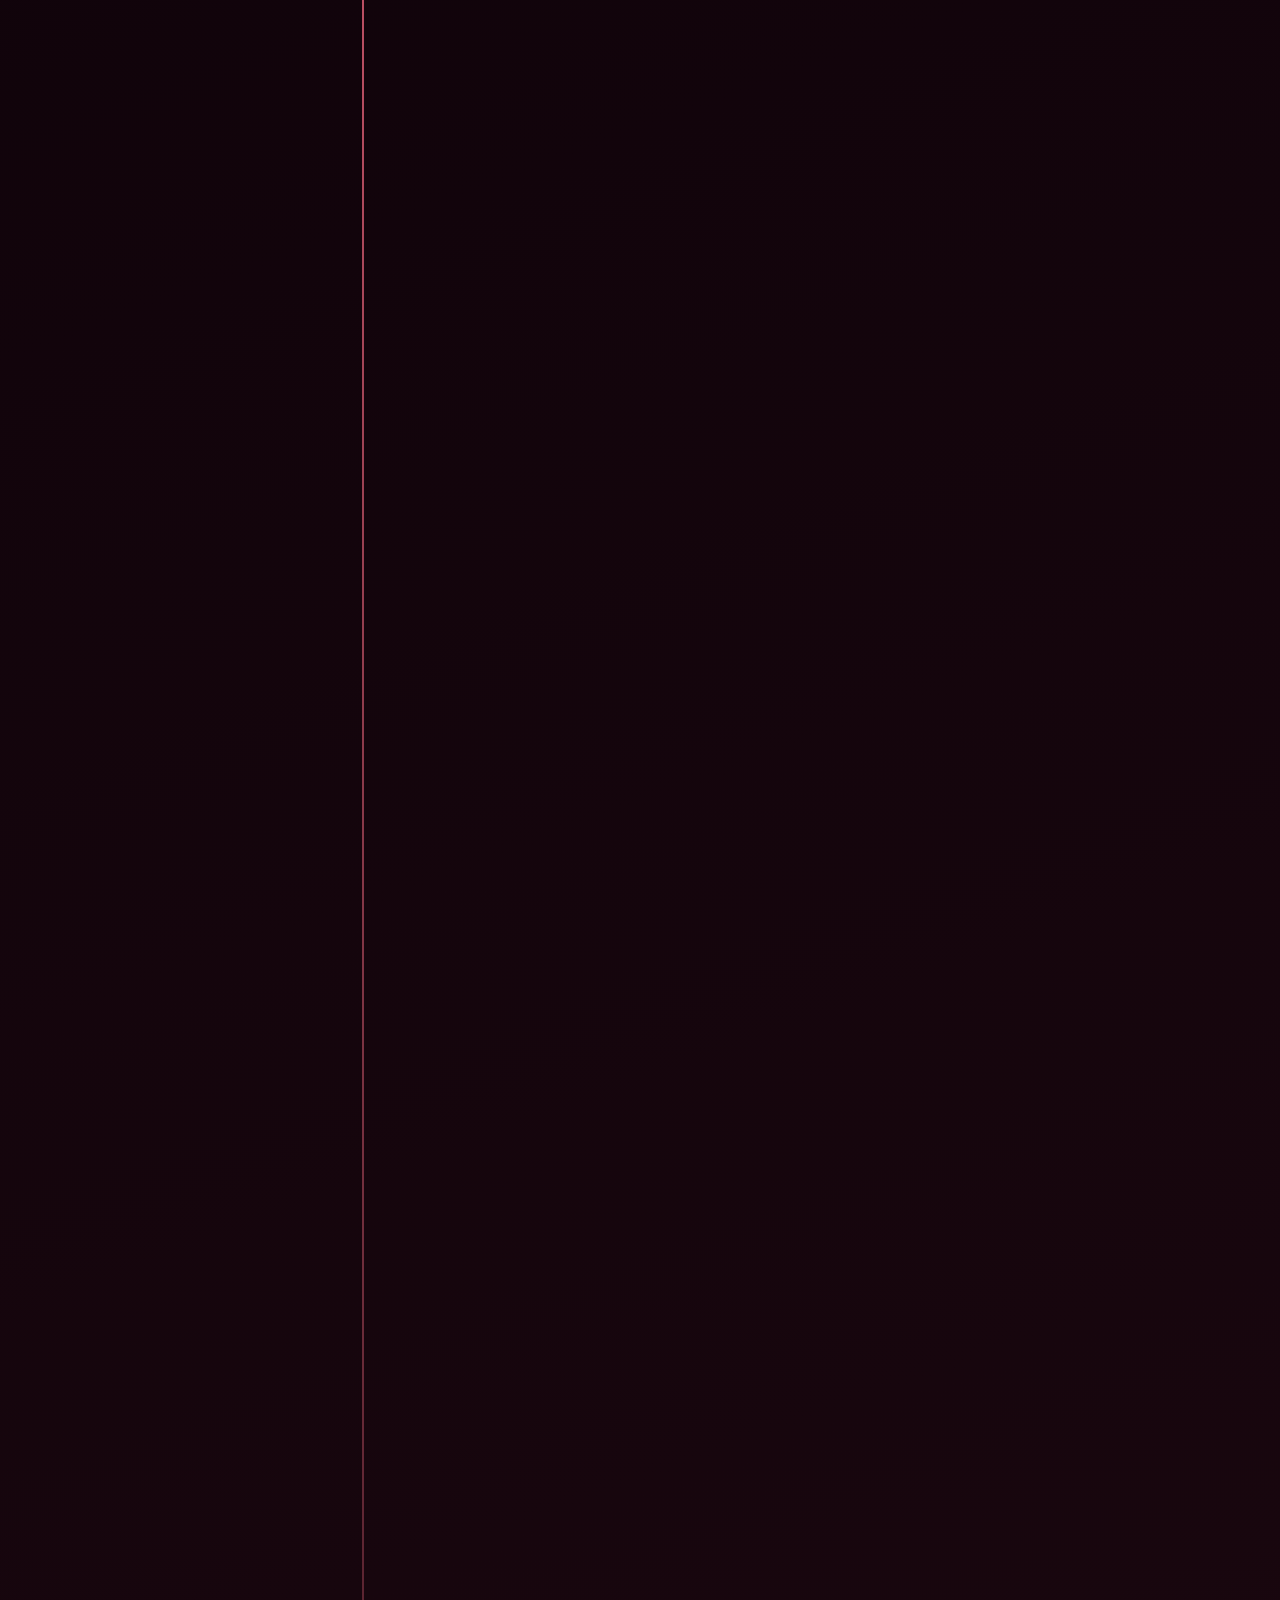
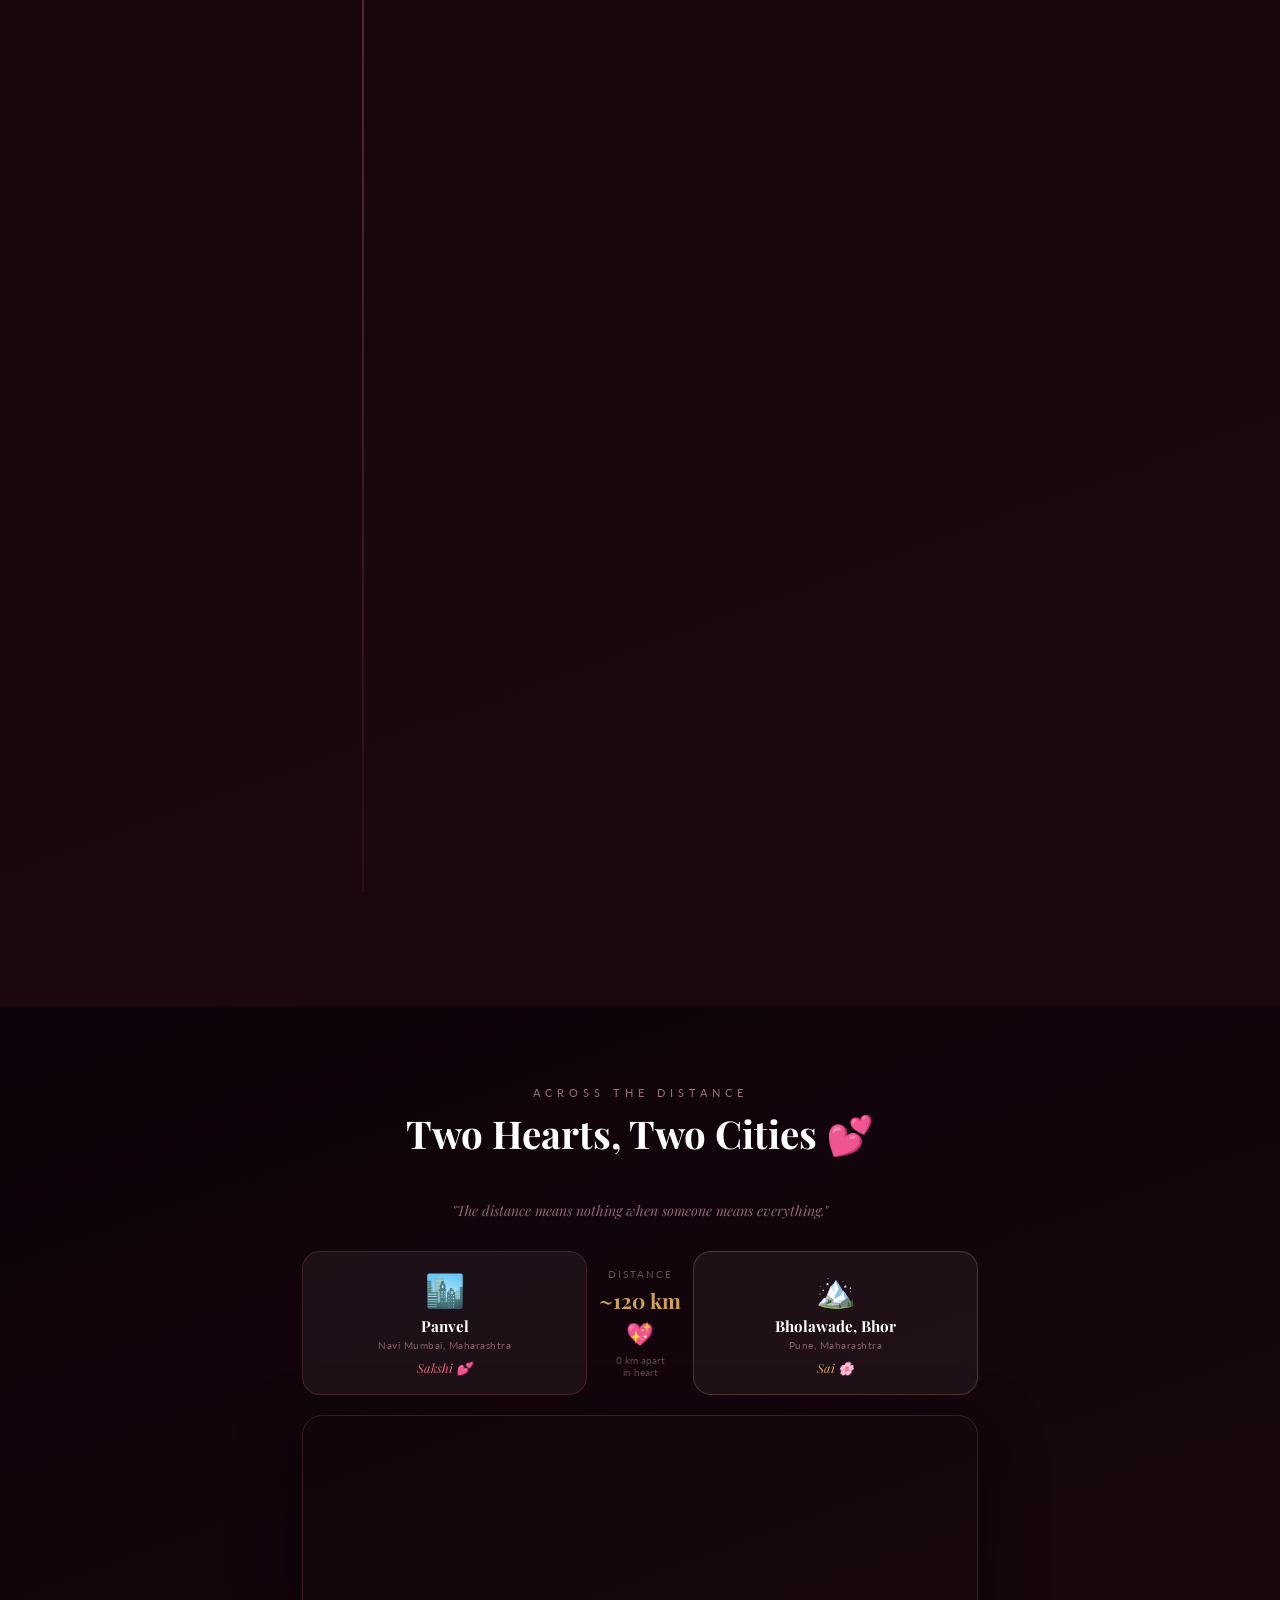
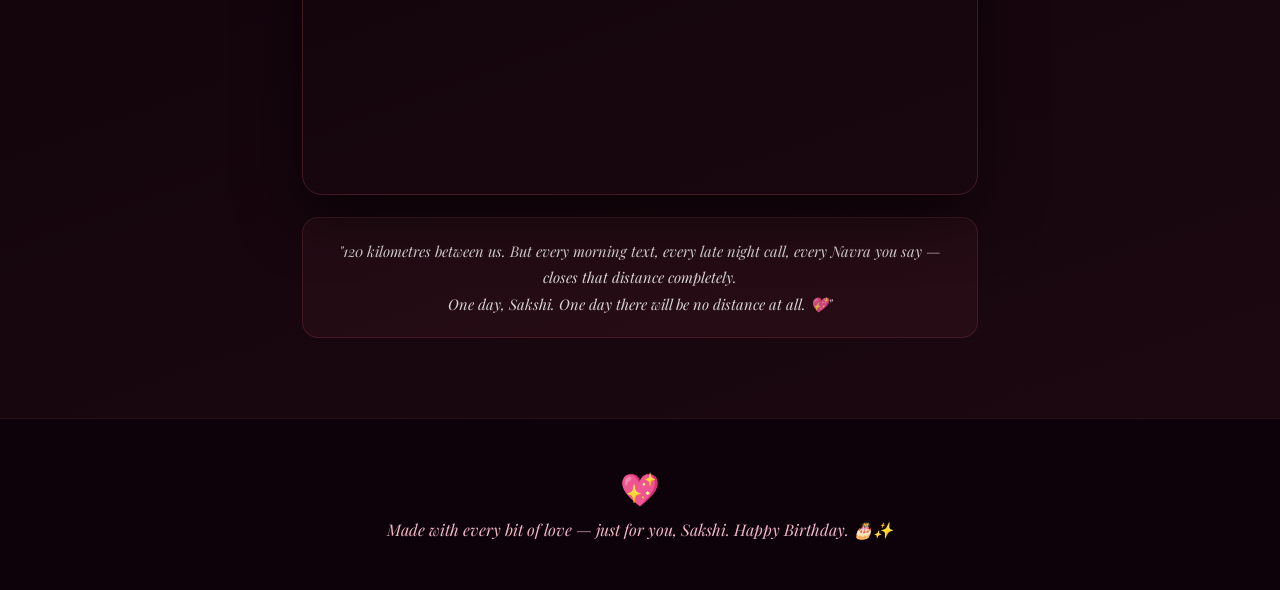
==== commit fd68b8c5: "Update index.html" ====
--- a/index.html
+++ b/index.html
@@ -765,13 +765,13 @@
         <img src="us8.jpeg" alt="Slide 2">
       </div>
       <div class="slide" data-caption="My favourite person in the whole world 💕">
-        <img src="us9.jpeg" alt="Slide 3">
+        <img src="us10.jpeg" alt="Slide 3">
       </div>
       <div class="slide" data-caption="I kept staring at this photo for an hour 😍">
-        <img src="us10.jpeg" alt="Slide 4">
+        <img src="us9.jpeg" alt="Slide 4">
       </div>
       <div class="slide" data-caption="Byko — my everything, forever 💖">
-        <img src="us11.jpeg" alt="Slide 5">
+        <img src="us5.jpeg" alt="Slide 5">
       </div>
       <div id="slide-caption" style="position:absolute;bottom:0;left:0;right:0;padding:20px 20px 16px;background:linear-gradient(to top,rgba(0,0,0,.85),transparent);font-family:'Playfair Display',serif;font-style:italic;color:#fff;font-size:1rem;text-align:left"></div>
       <div id="slide-dots" style="position:absolute;top:14px;right:14px;display:flex;gap:6px"></div>
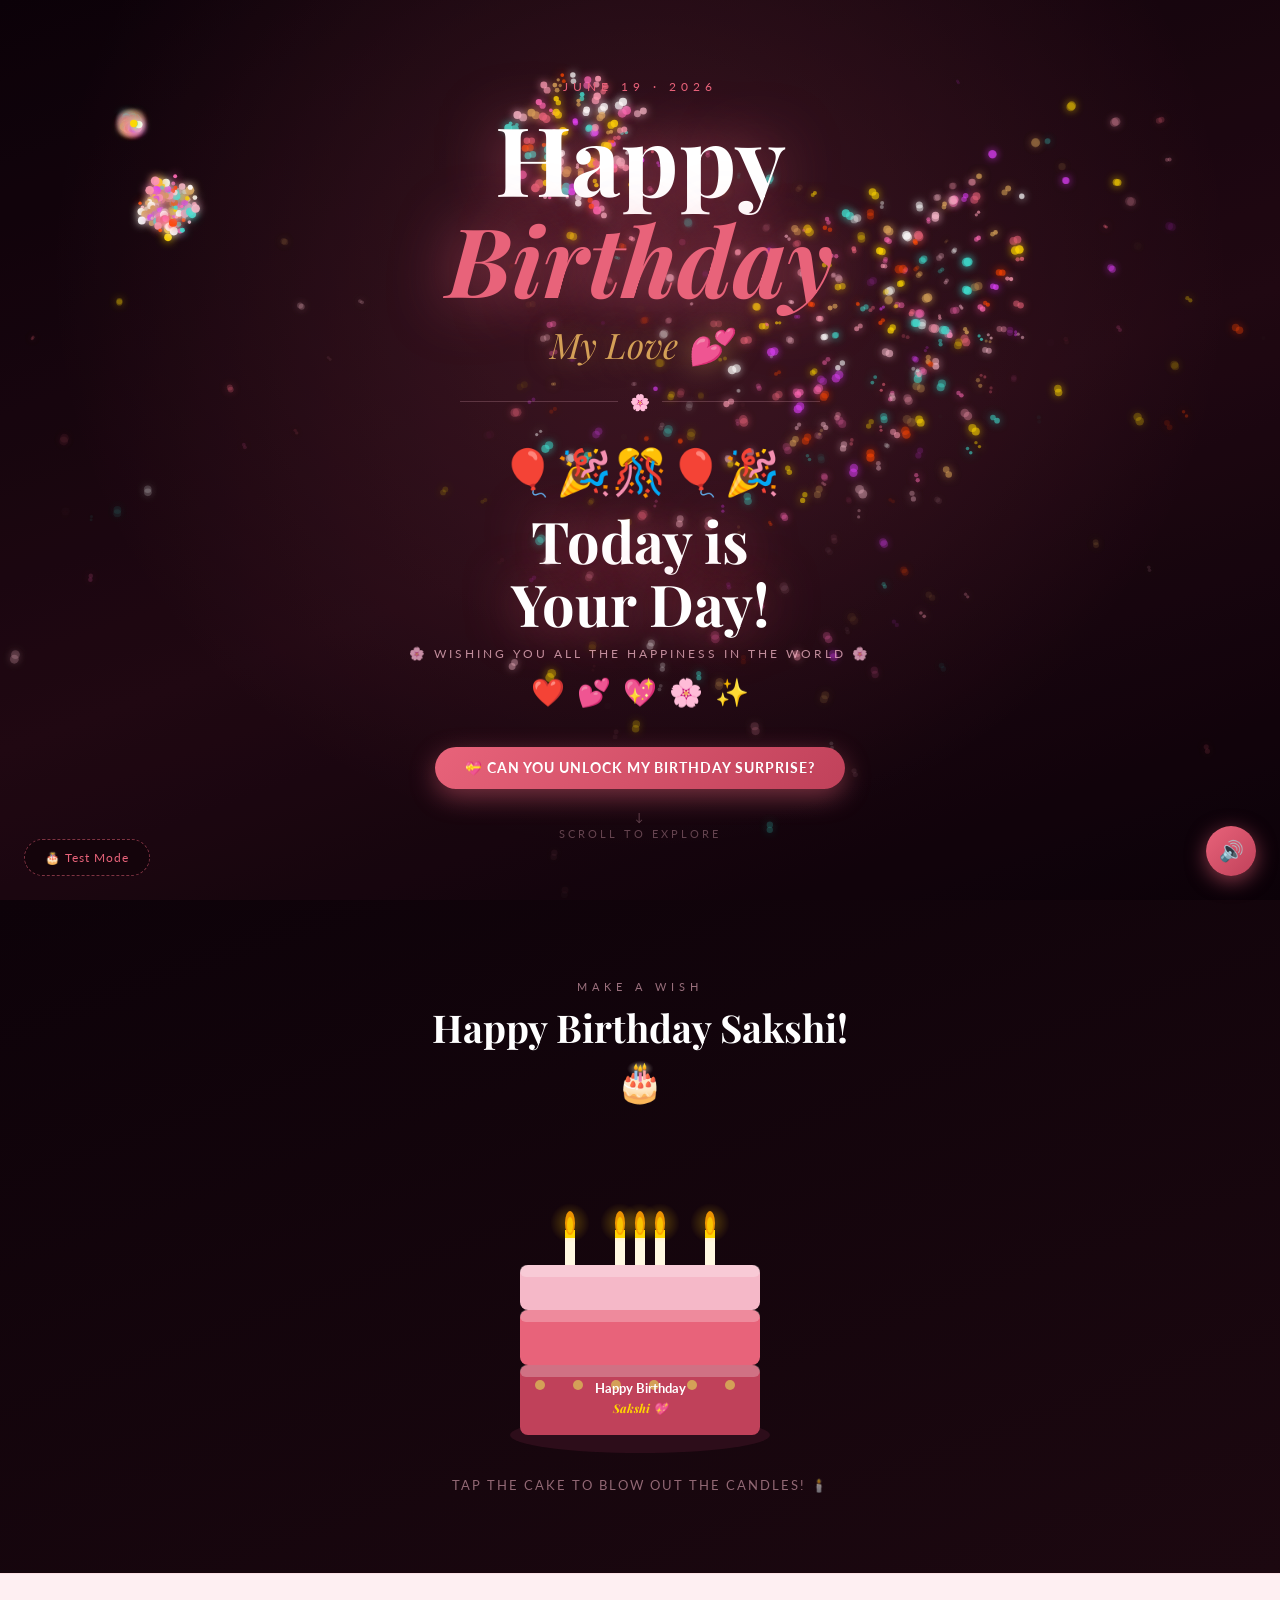
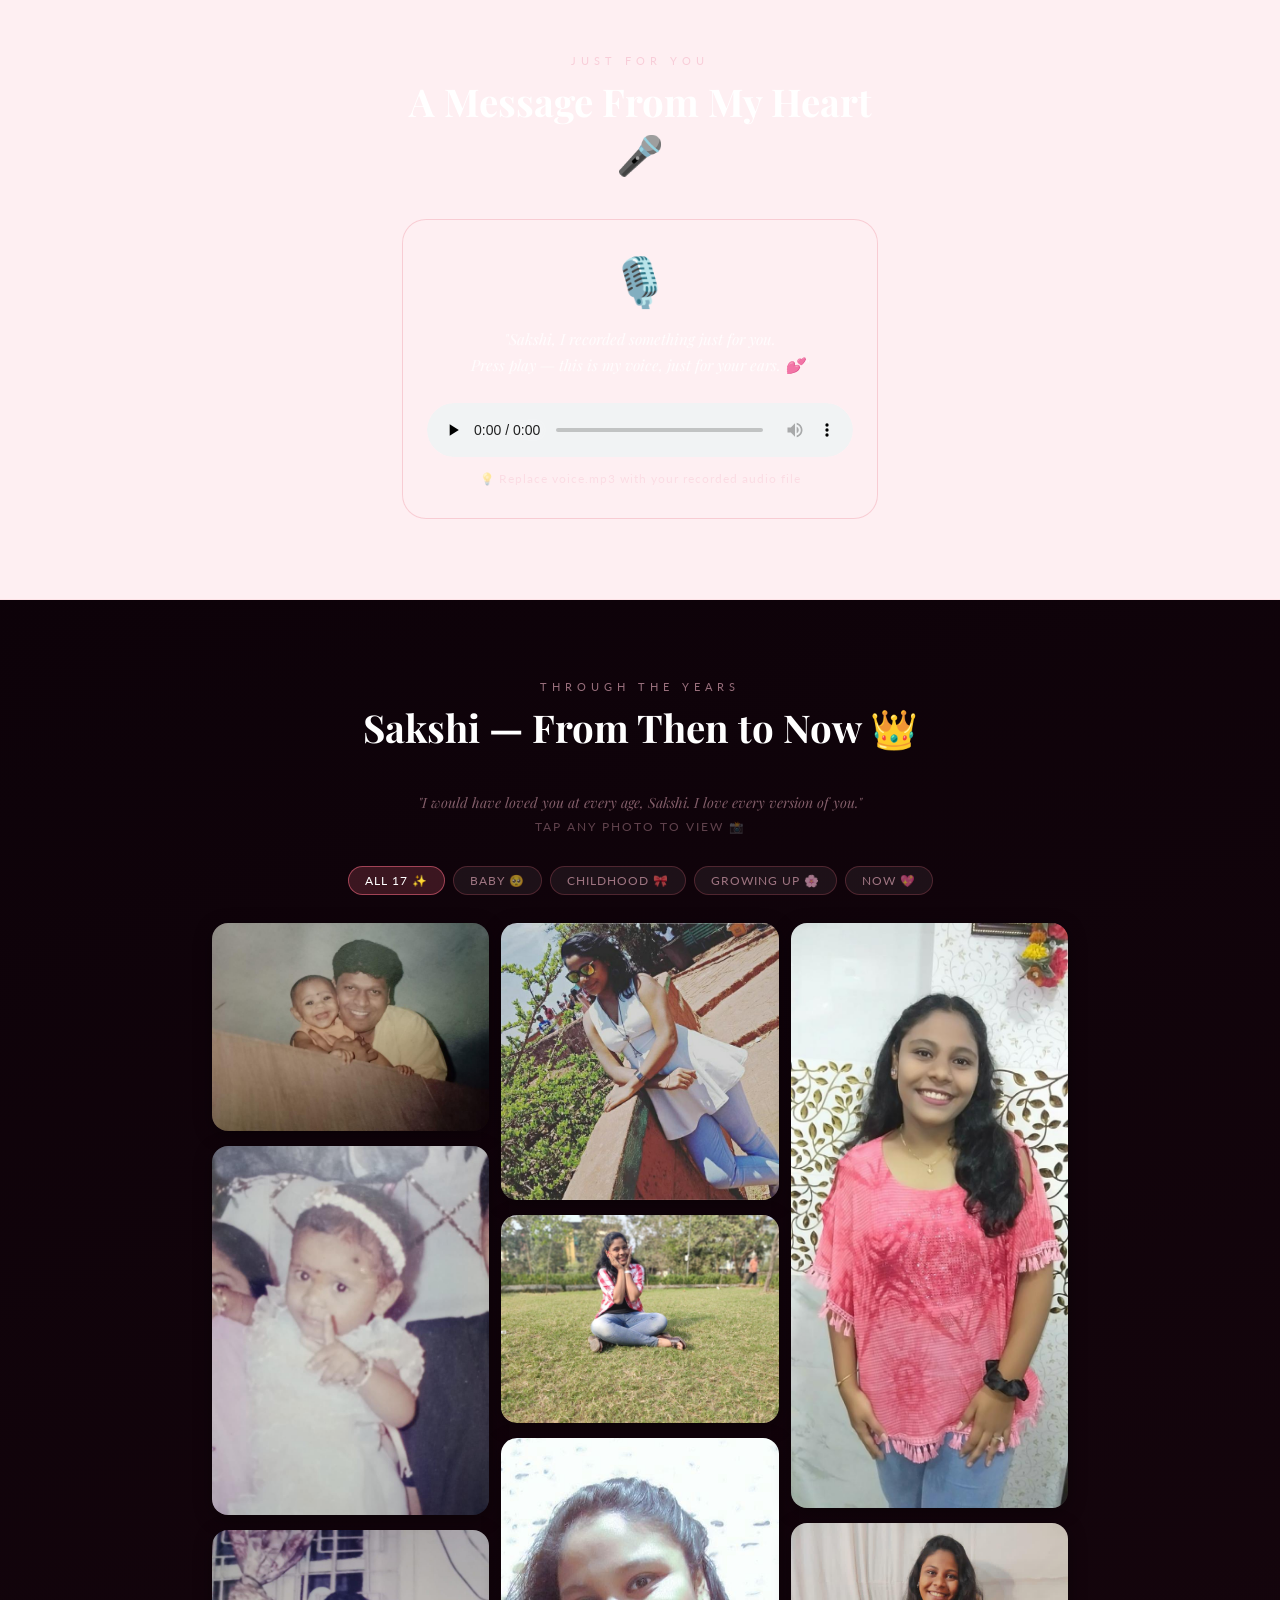
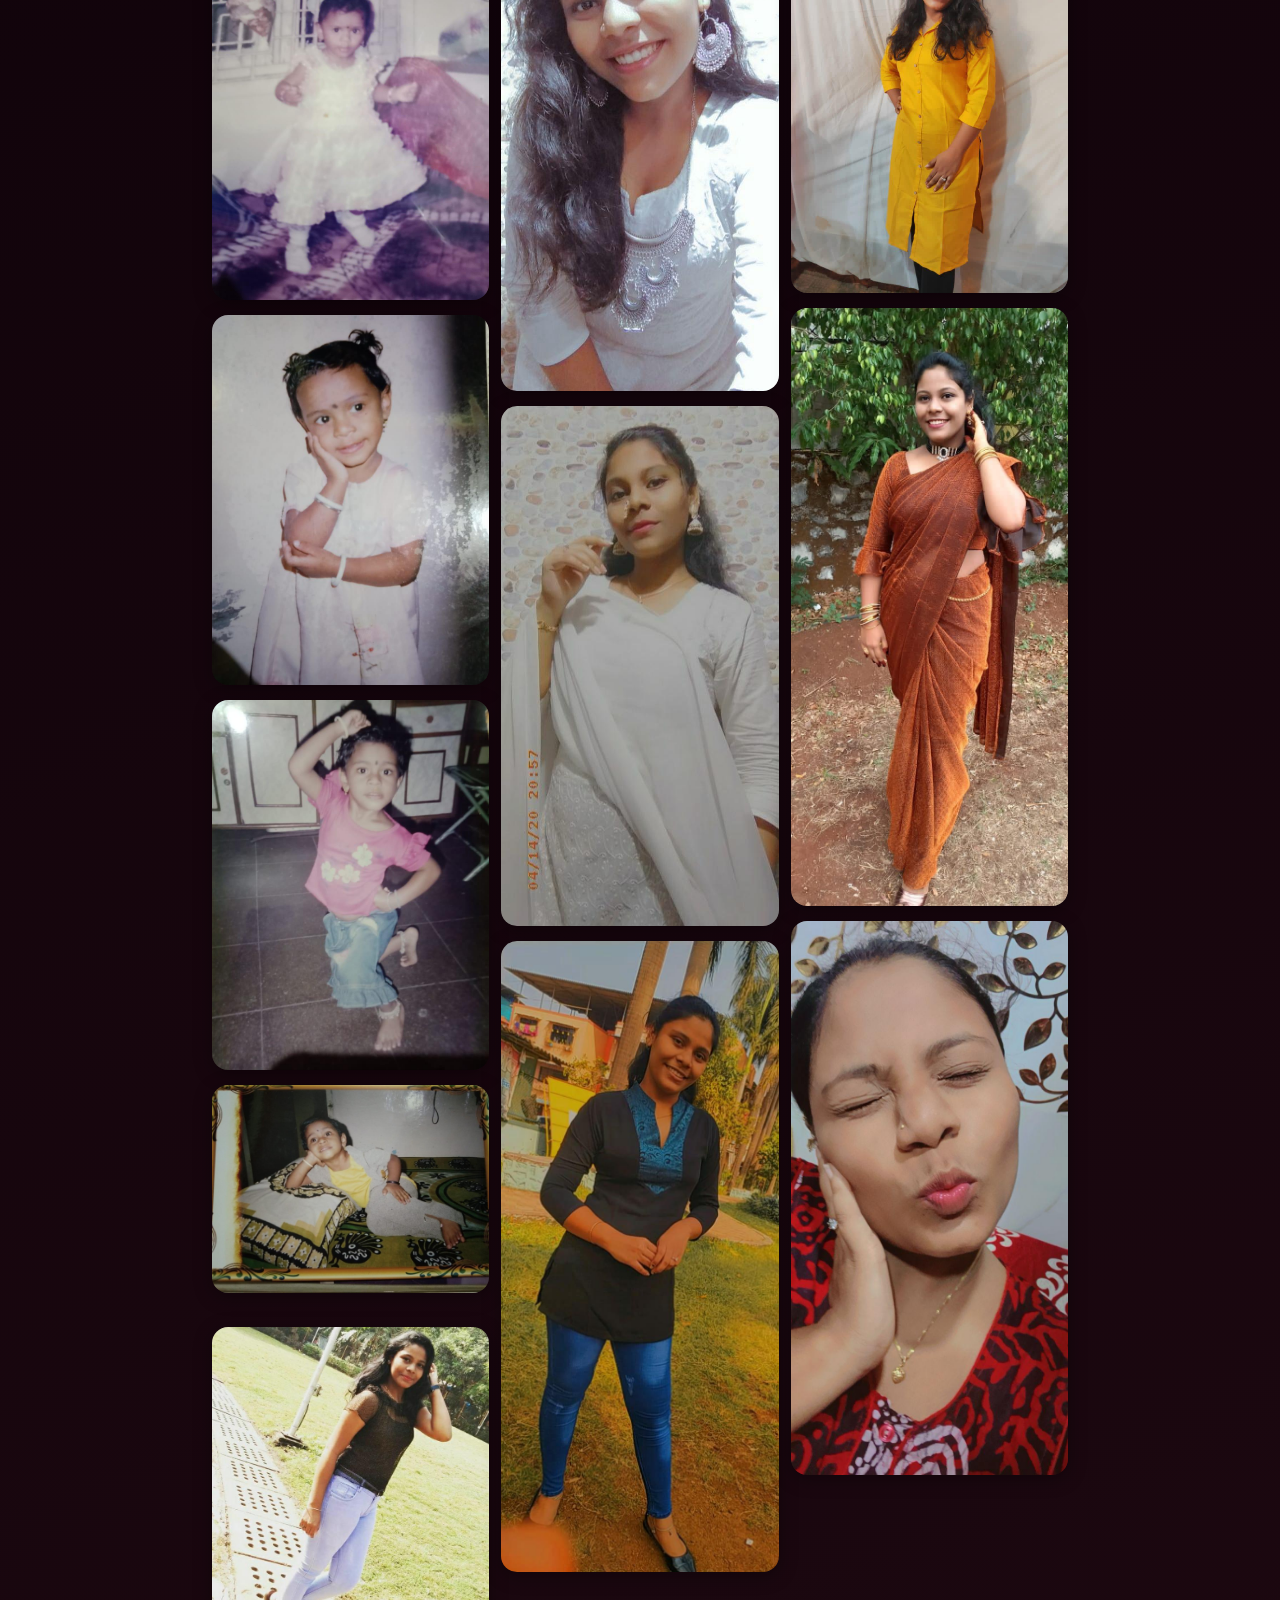
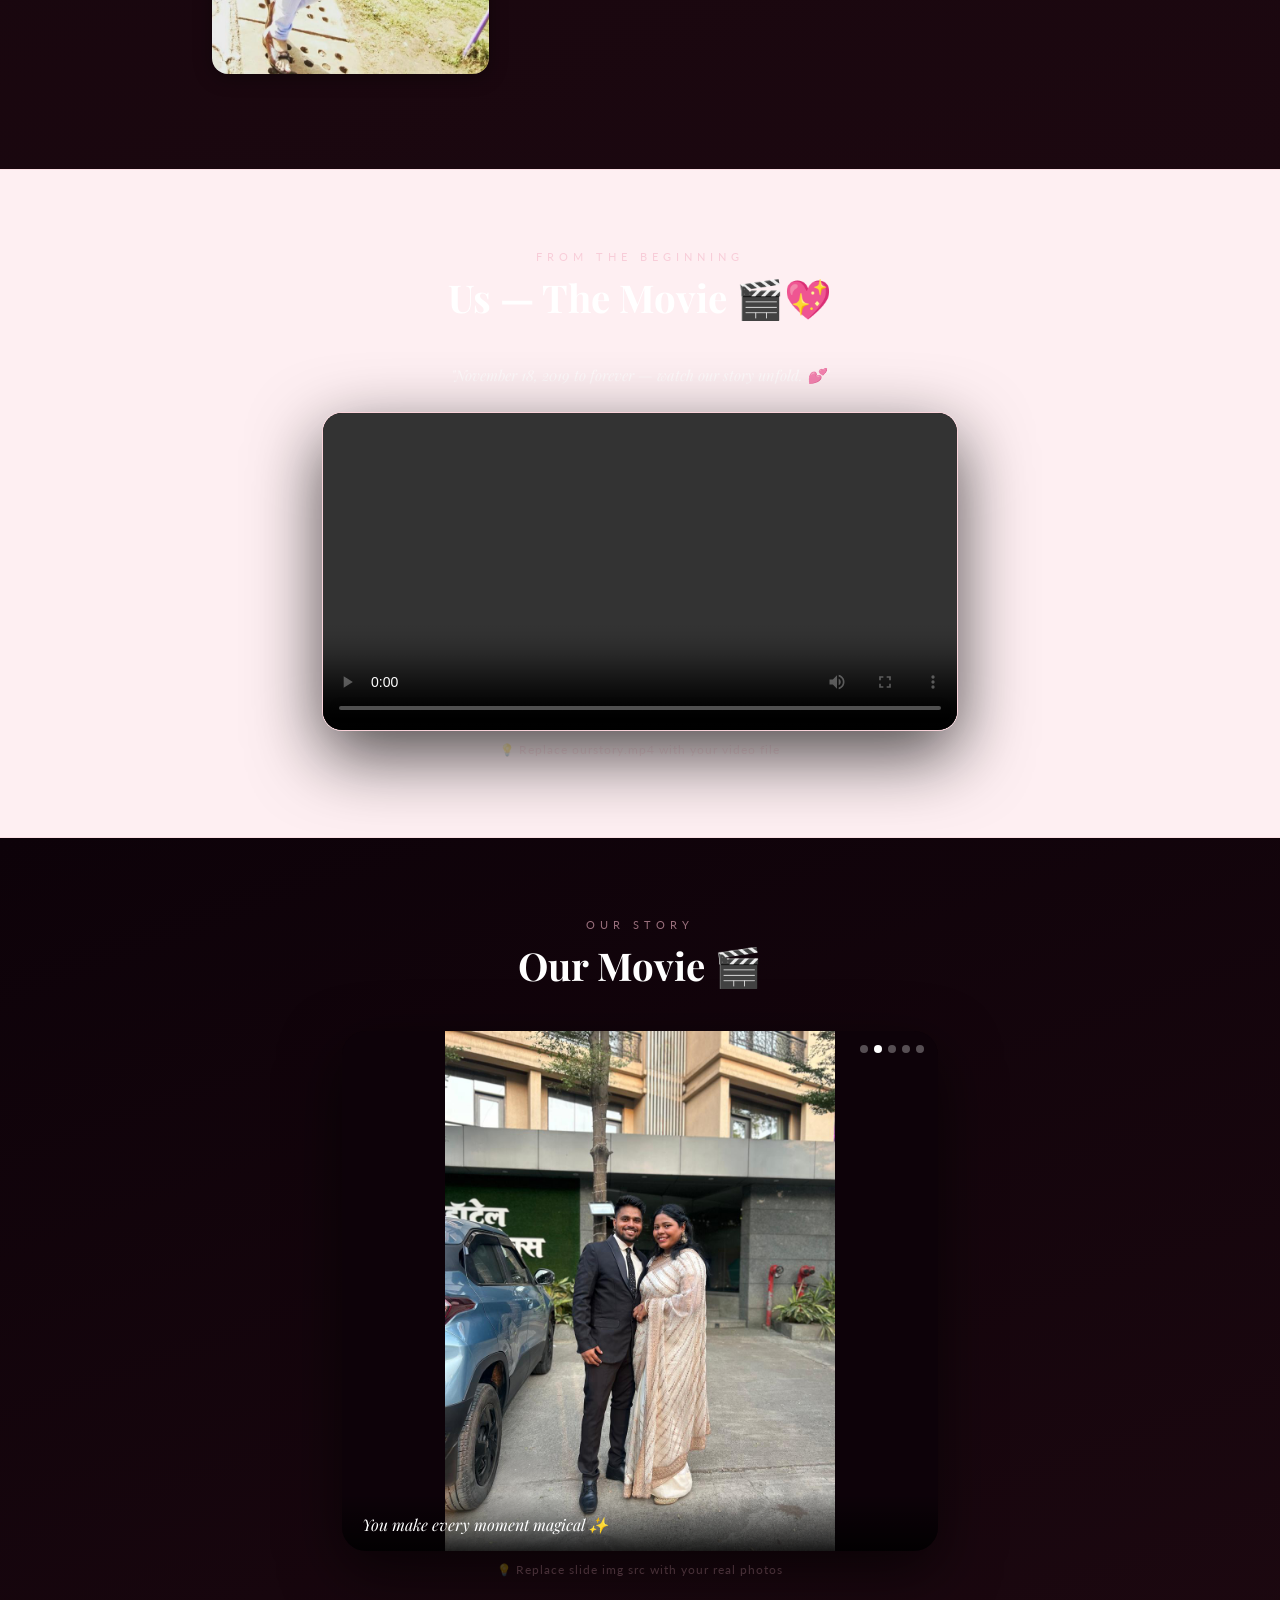
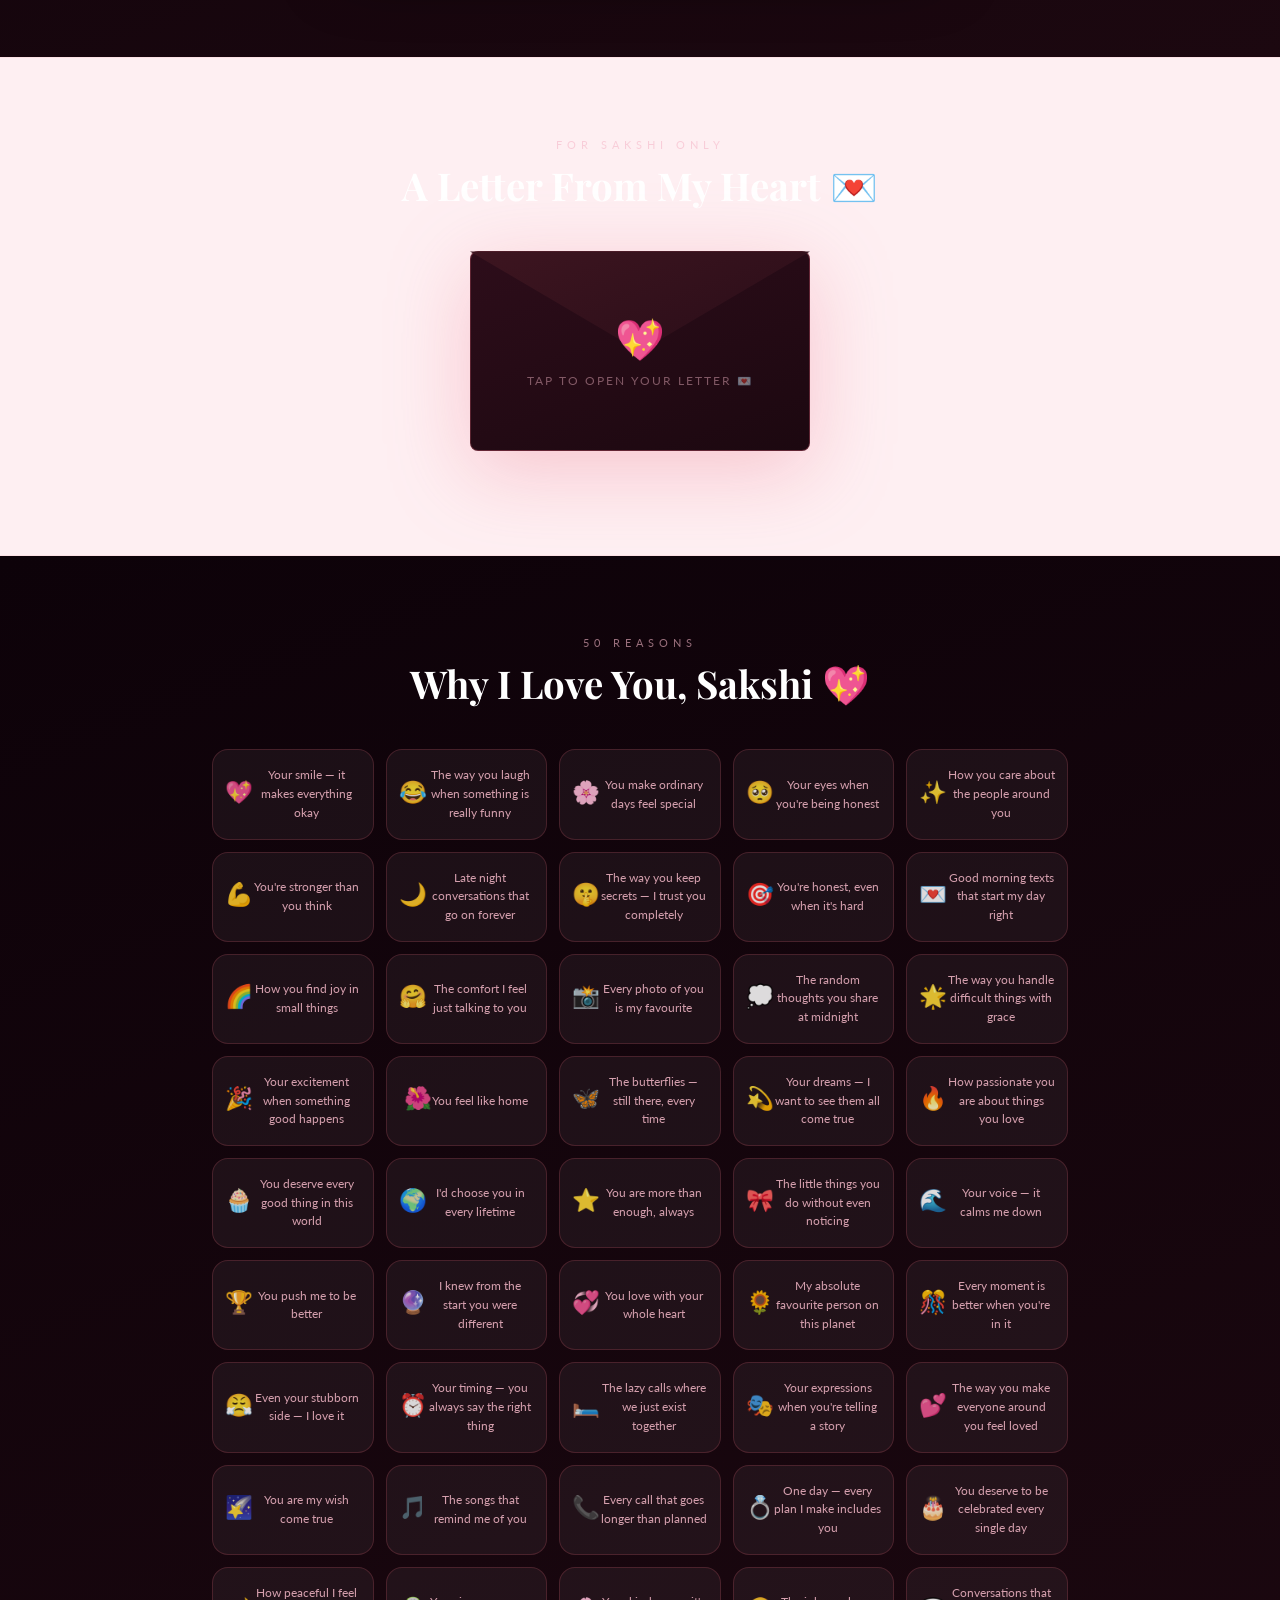
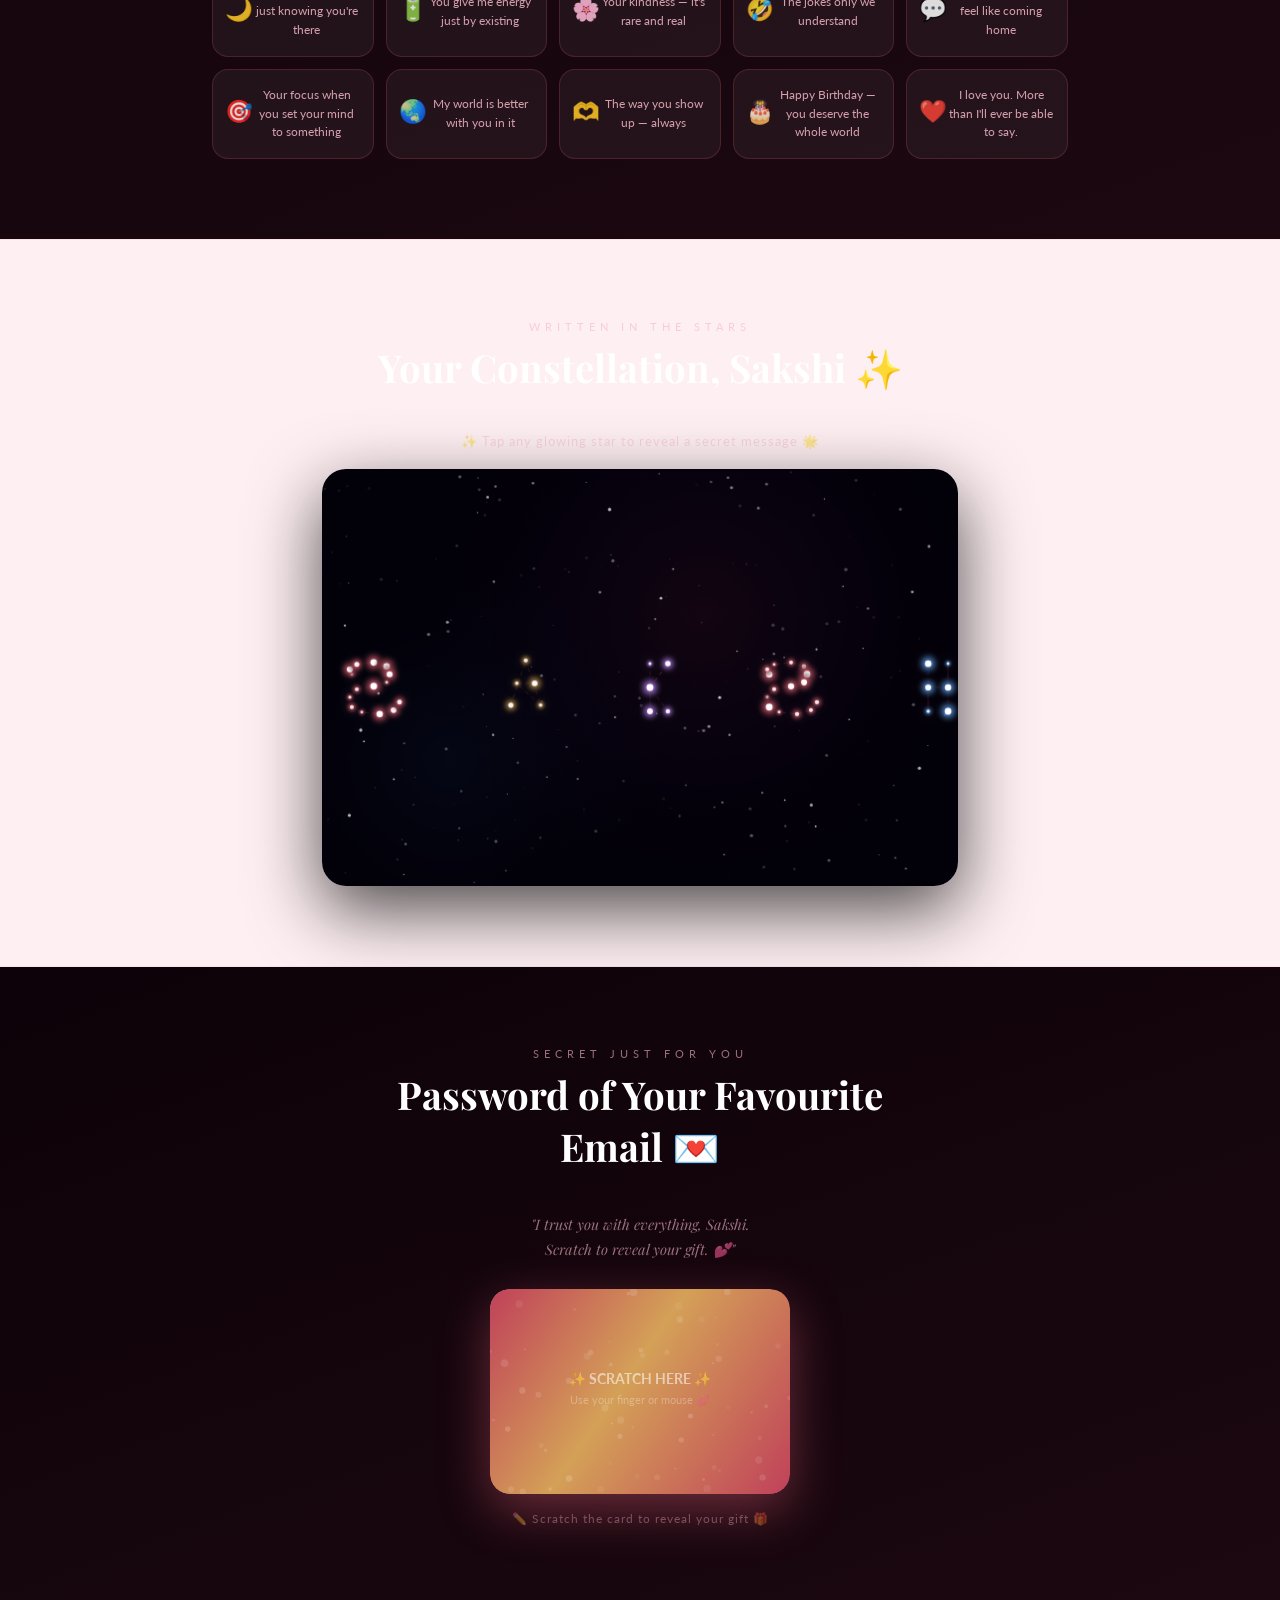
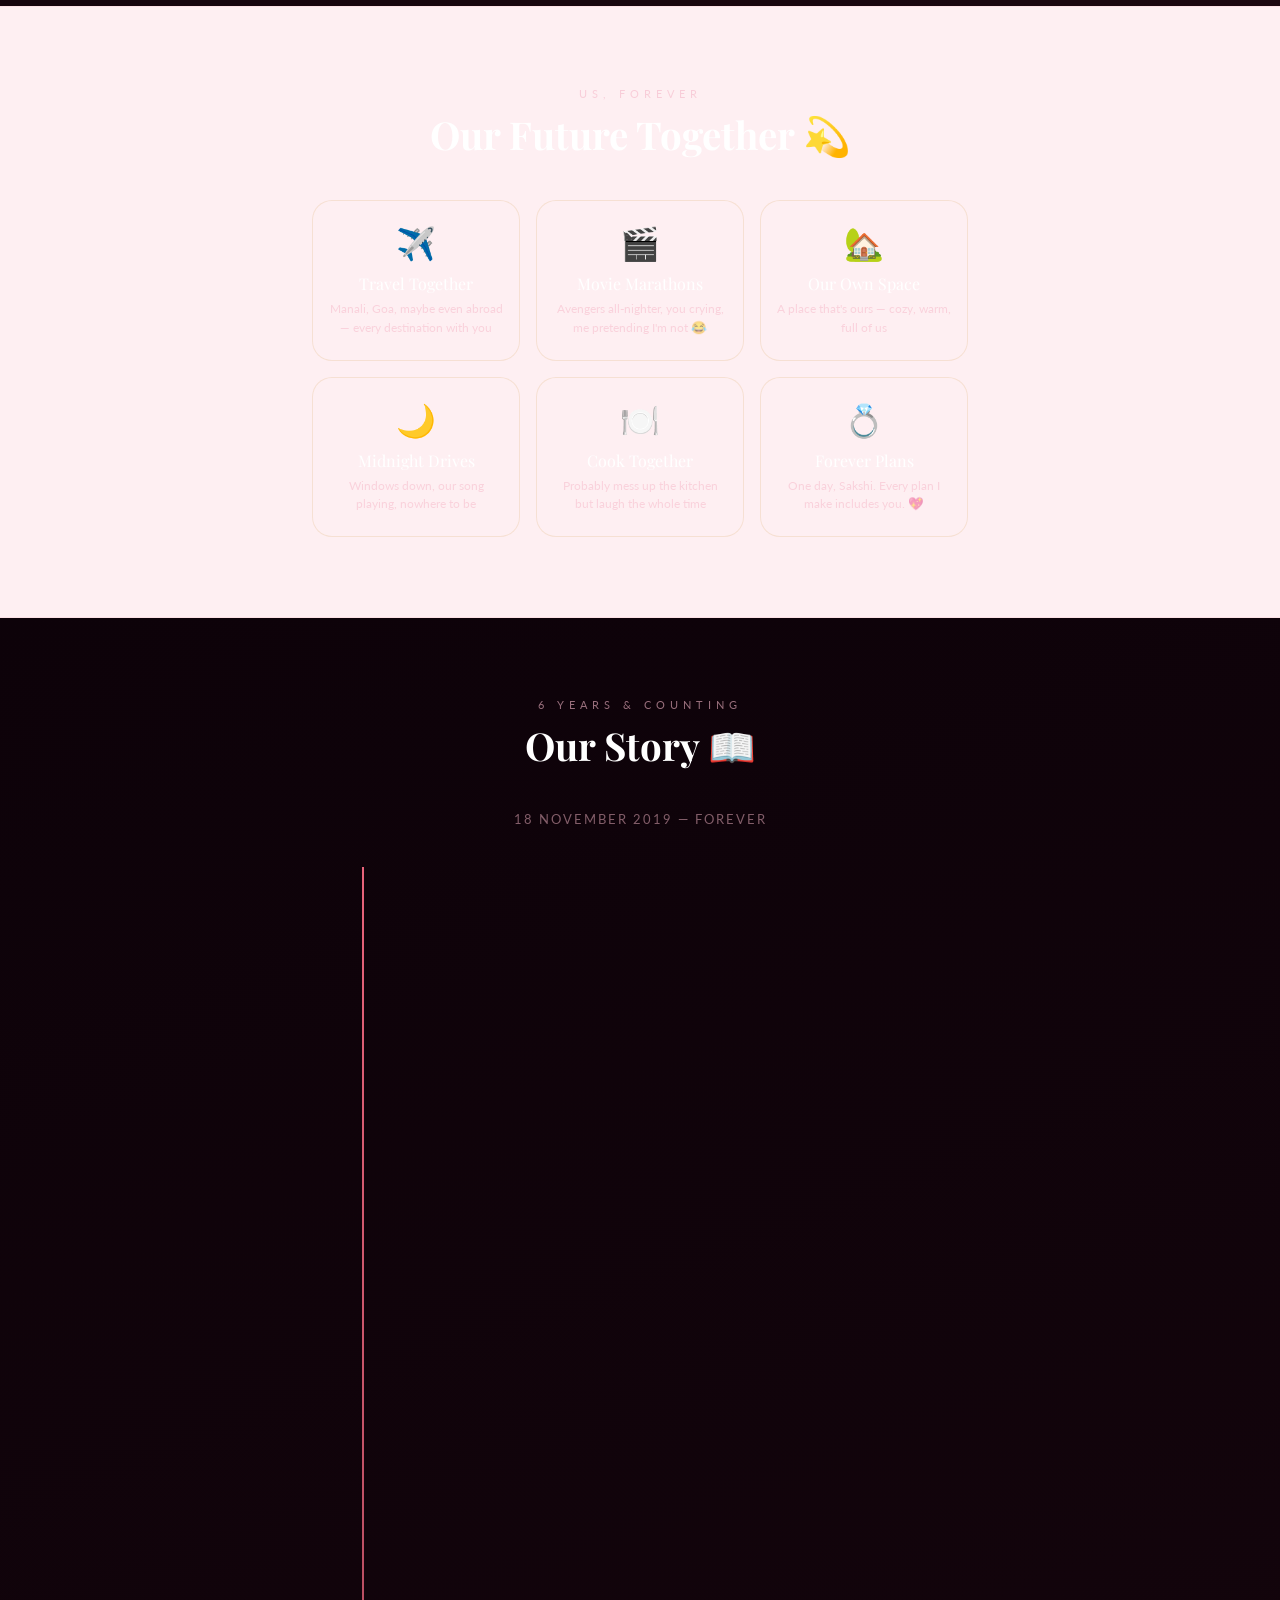
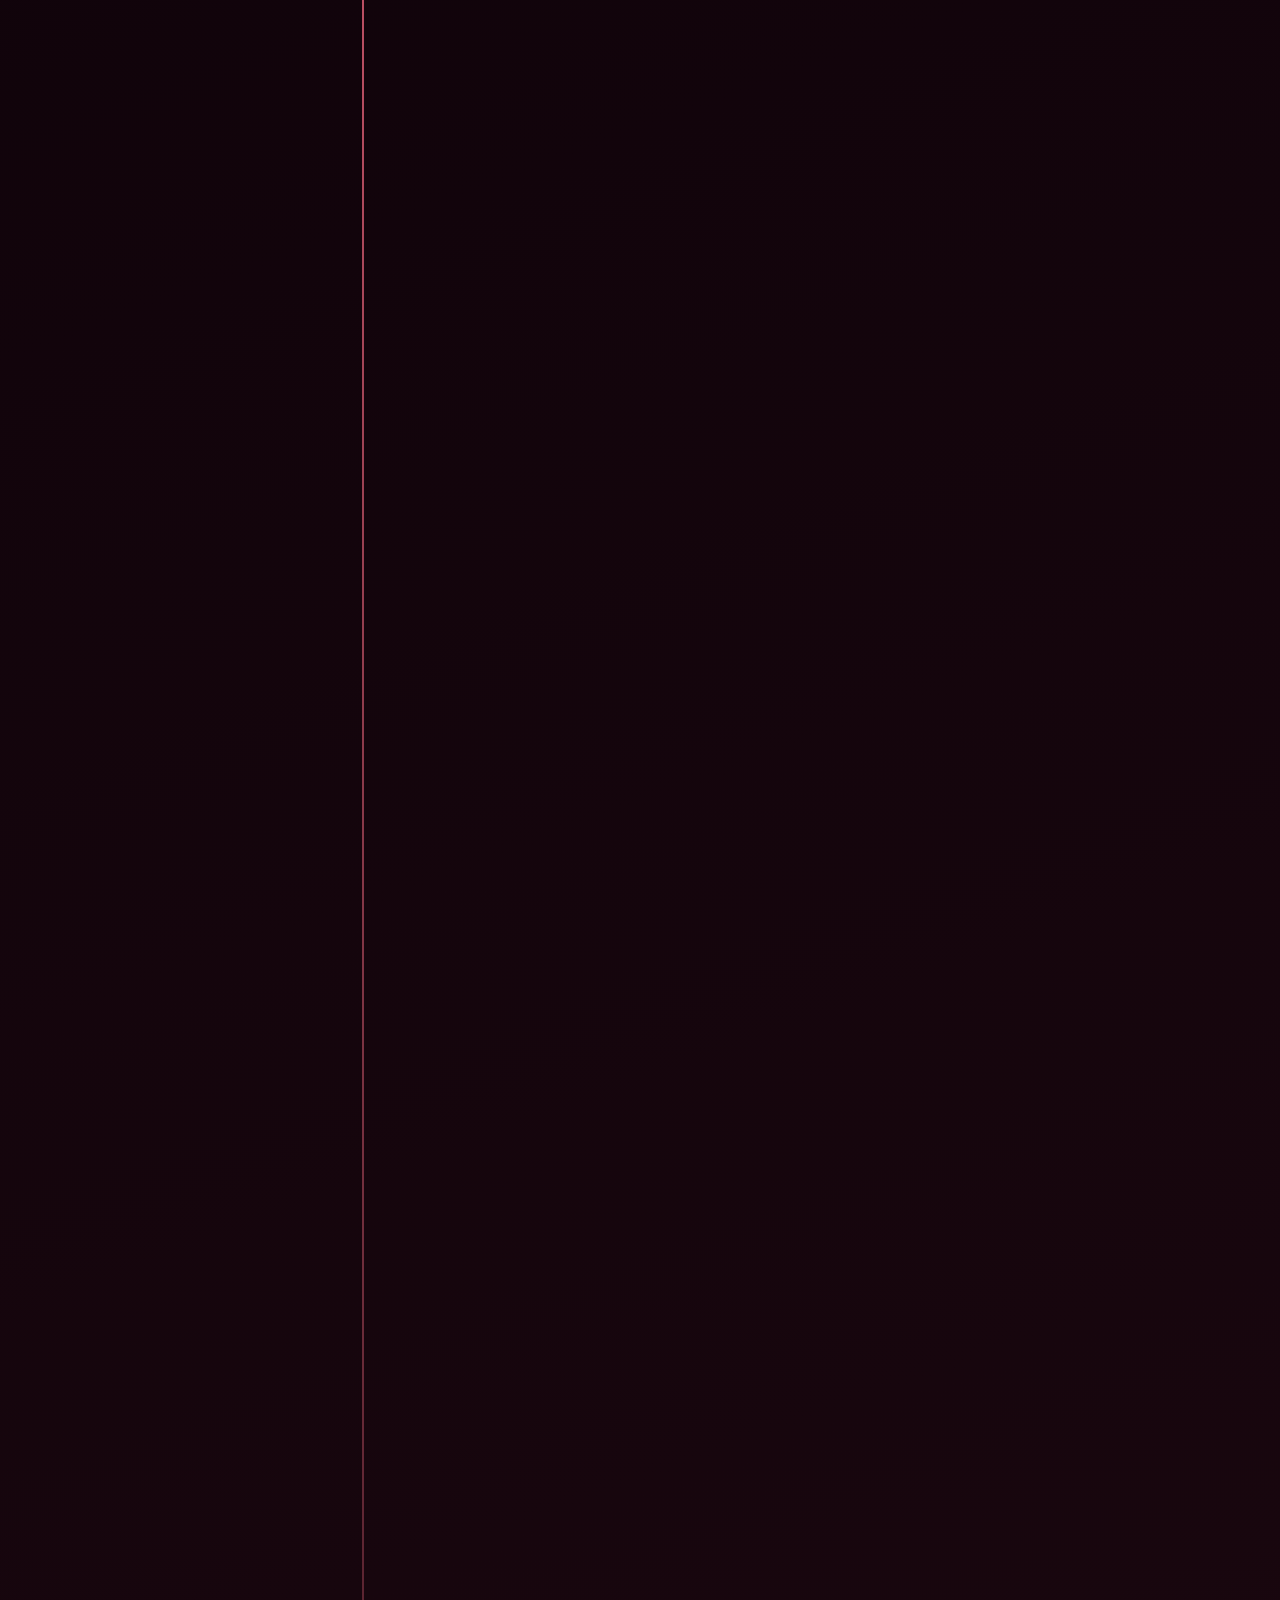
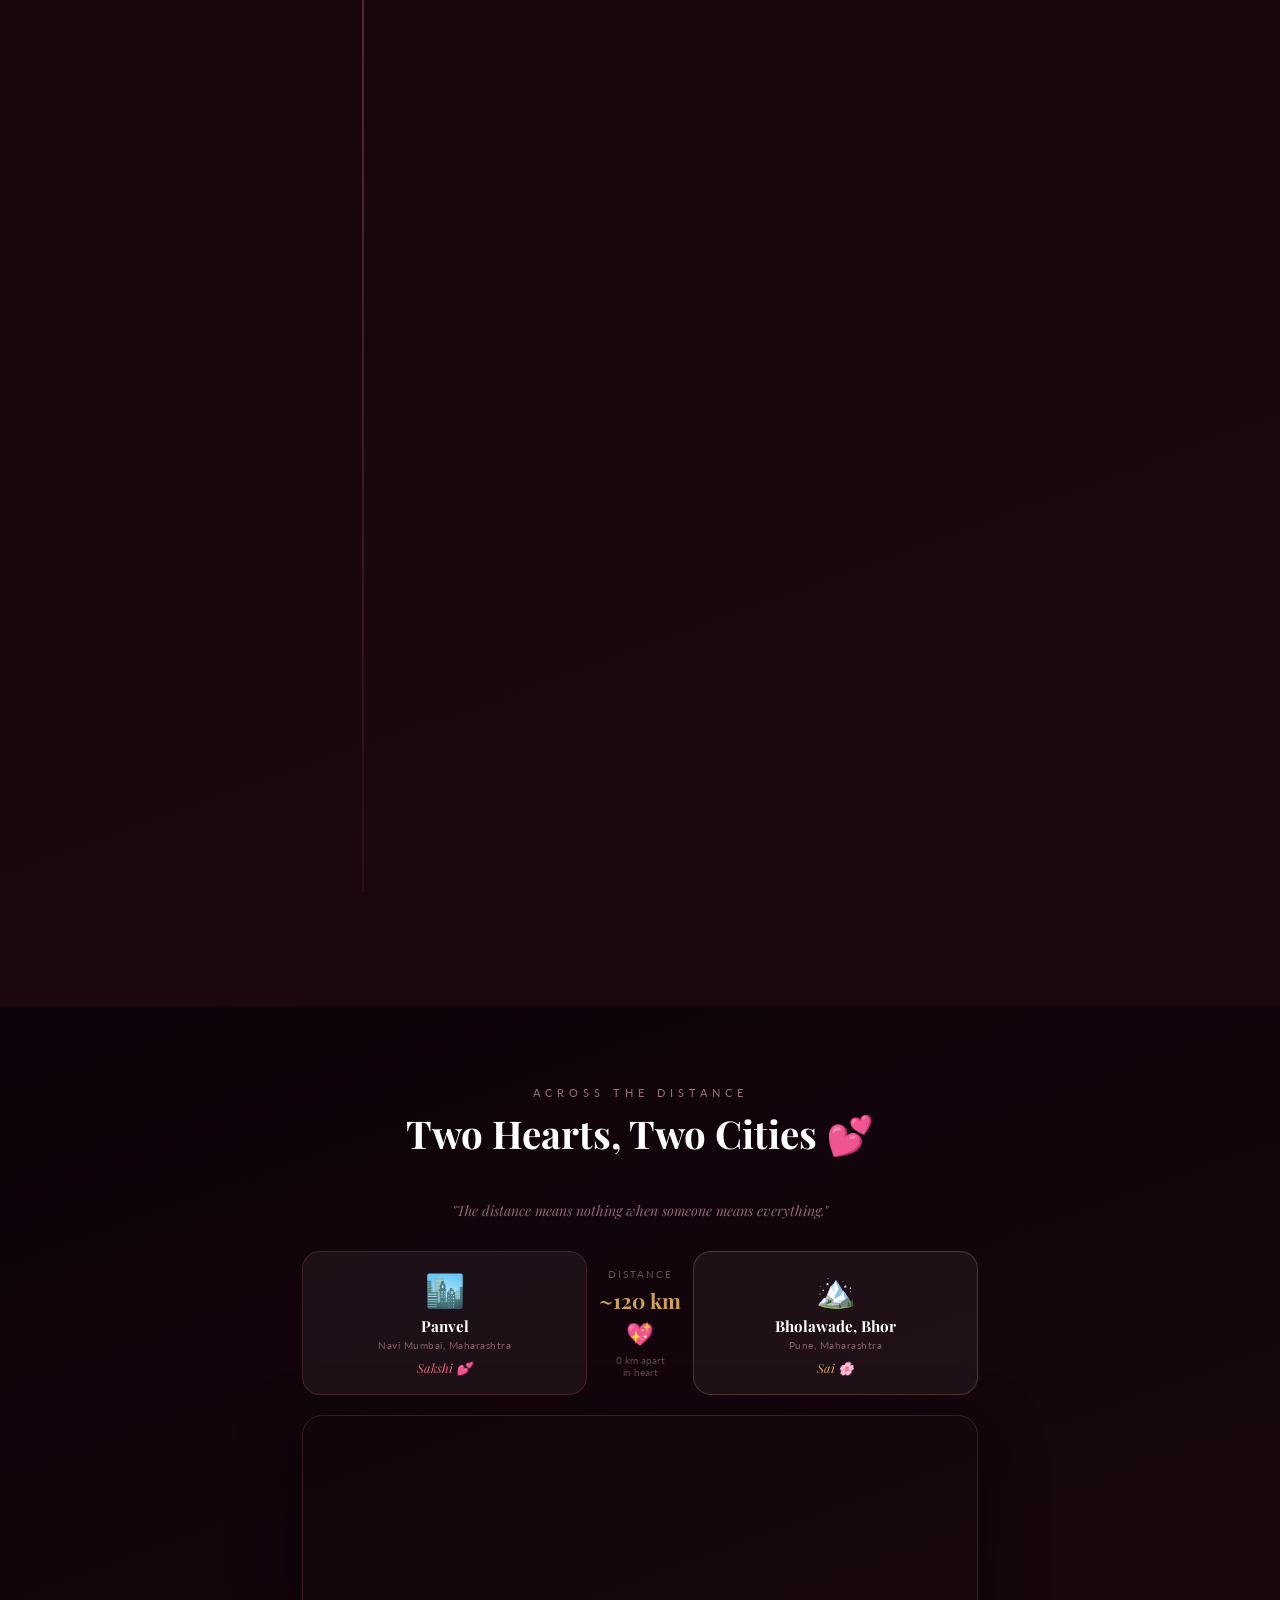
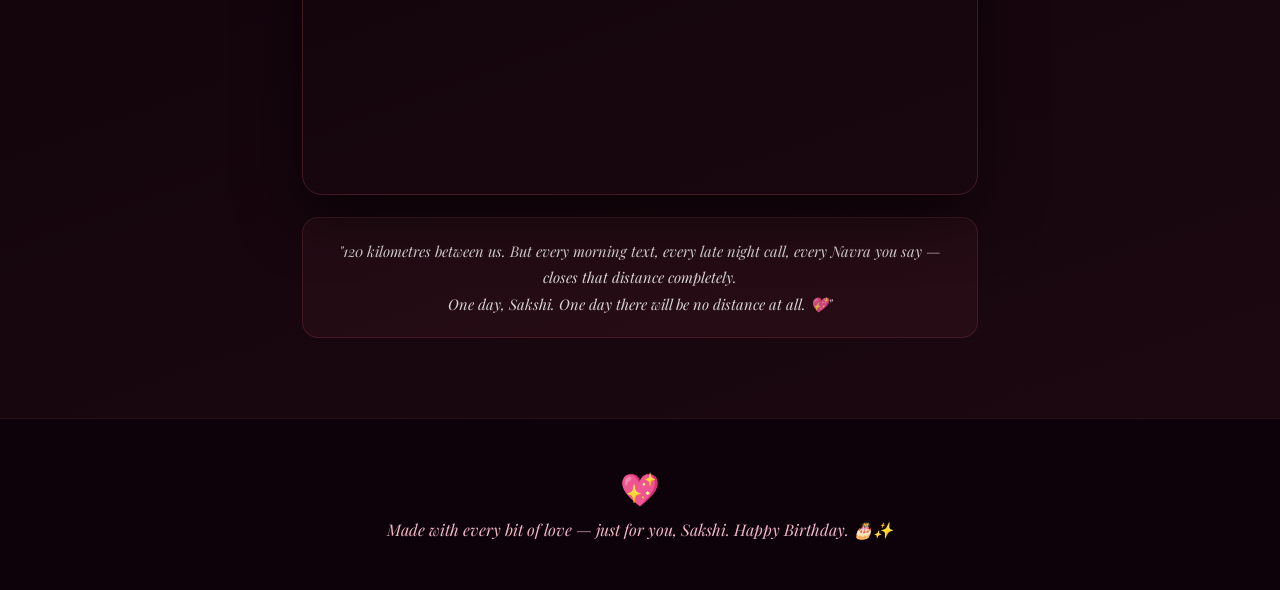
==== commit 472d800e: "Update index.html" ====
--- a/index.html
+++ b/index.html
@@ -607,7 +607,7 @@
       </p>
       <!-- 🔊 Replace 'voice.mp3' with your actual audio file path -->
       <audio id="voice-player" controls style="width:100%;border-radius:50px;outline:none;accent-color:var(--rose)" preload="none">
-        <source src="voice.mp3" type="audio/mpeg">
+        <source src="voice.mp4" type="audio/mpeg">
       </audio>
       <p style="font-size:.72rem;color:rgba(245,184,200,.35);margin-top:12px;letter-spacing:1px">
         💡 Replace voice.mp3 with your recorded audio file
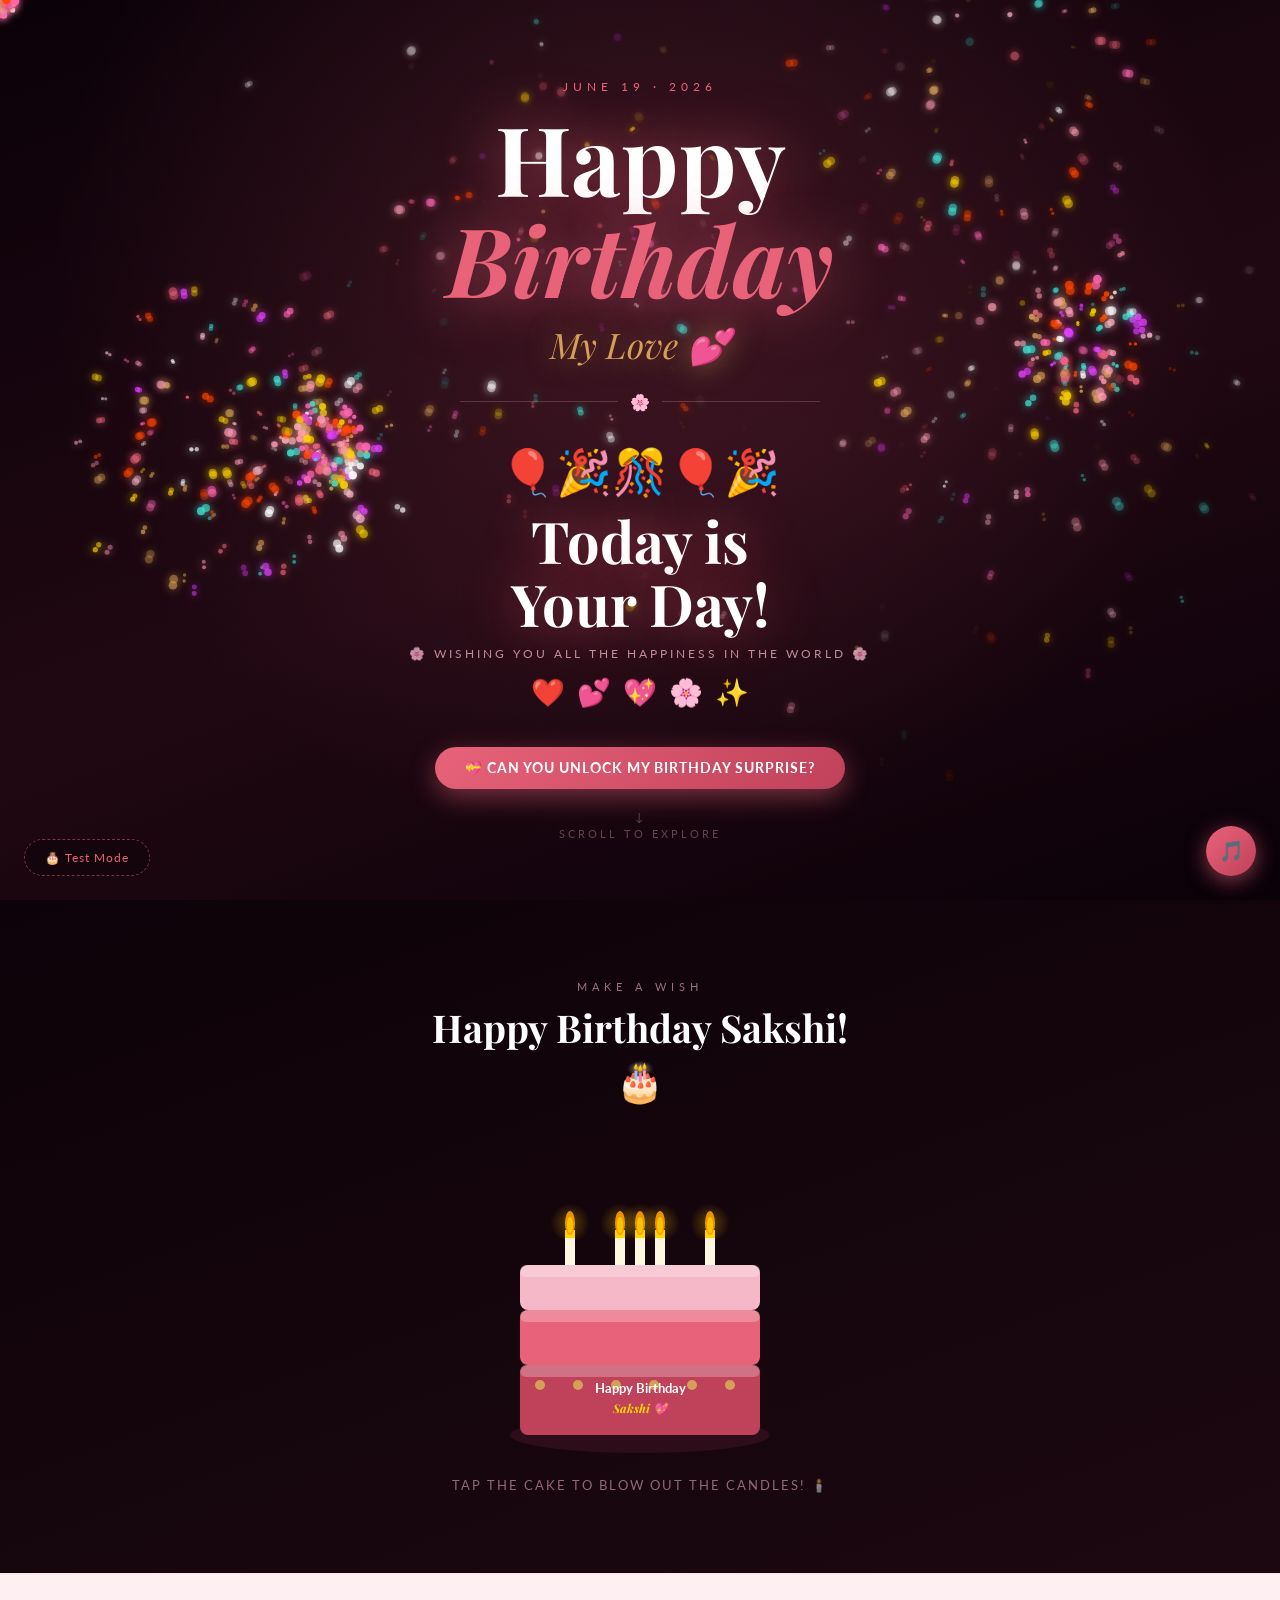
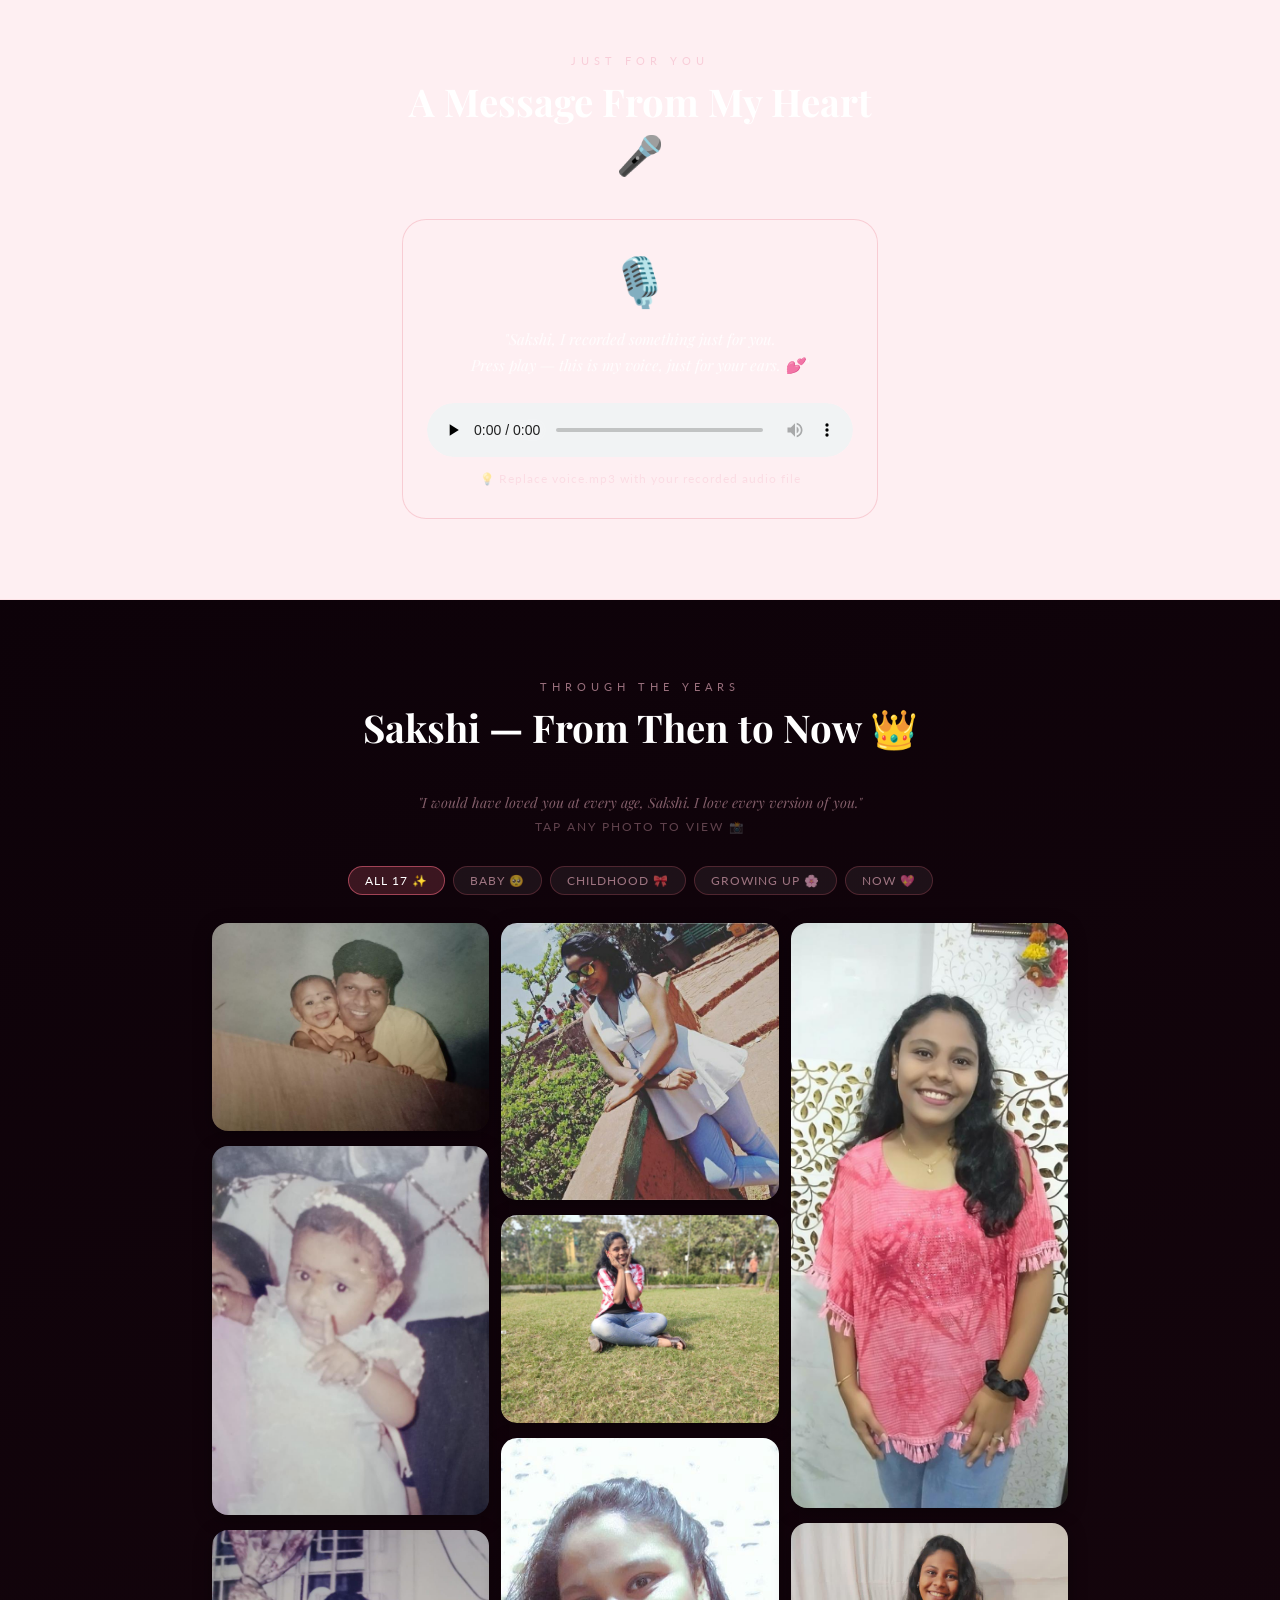
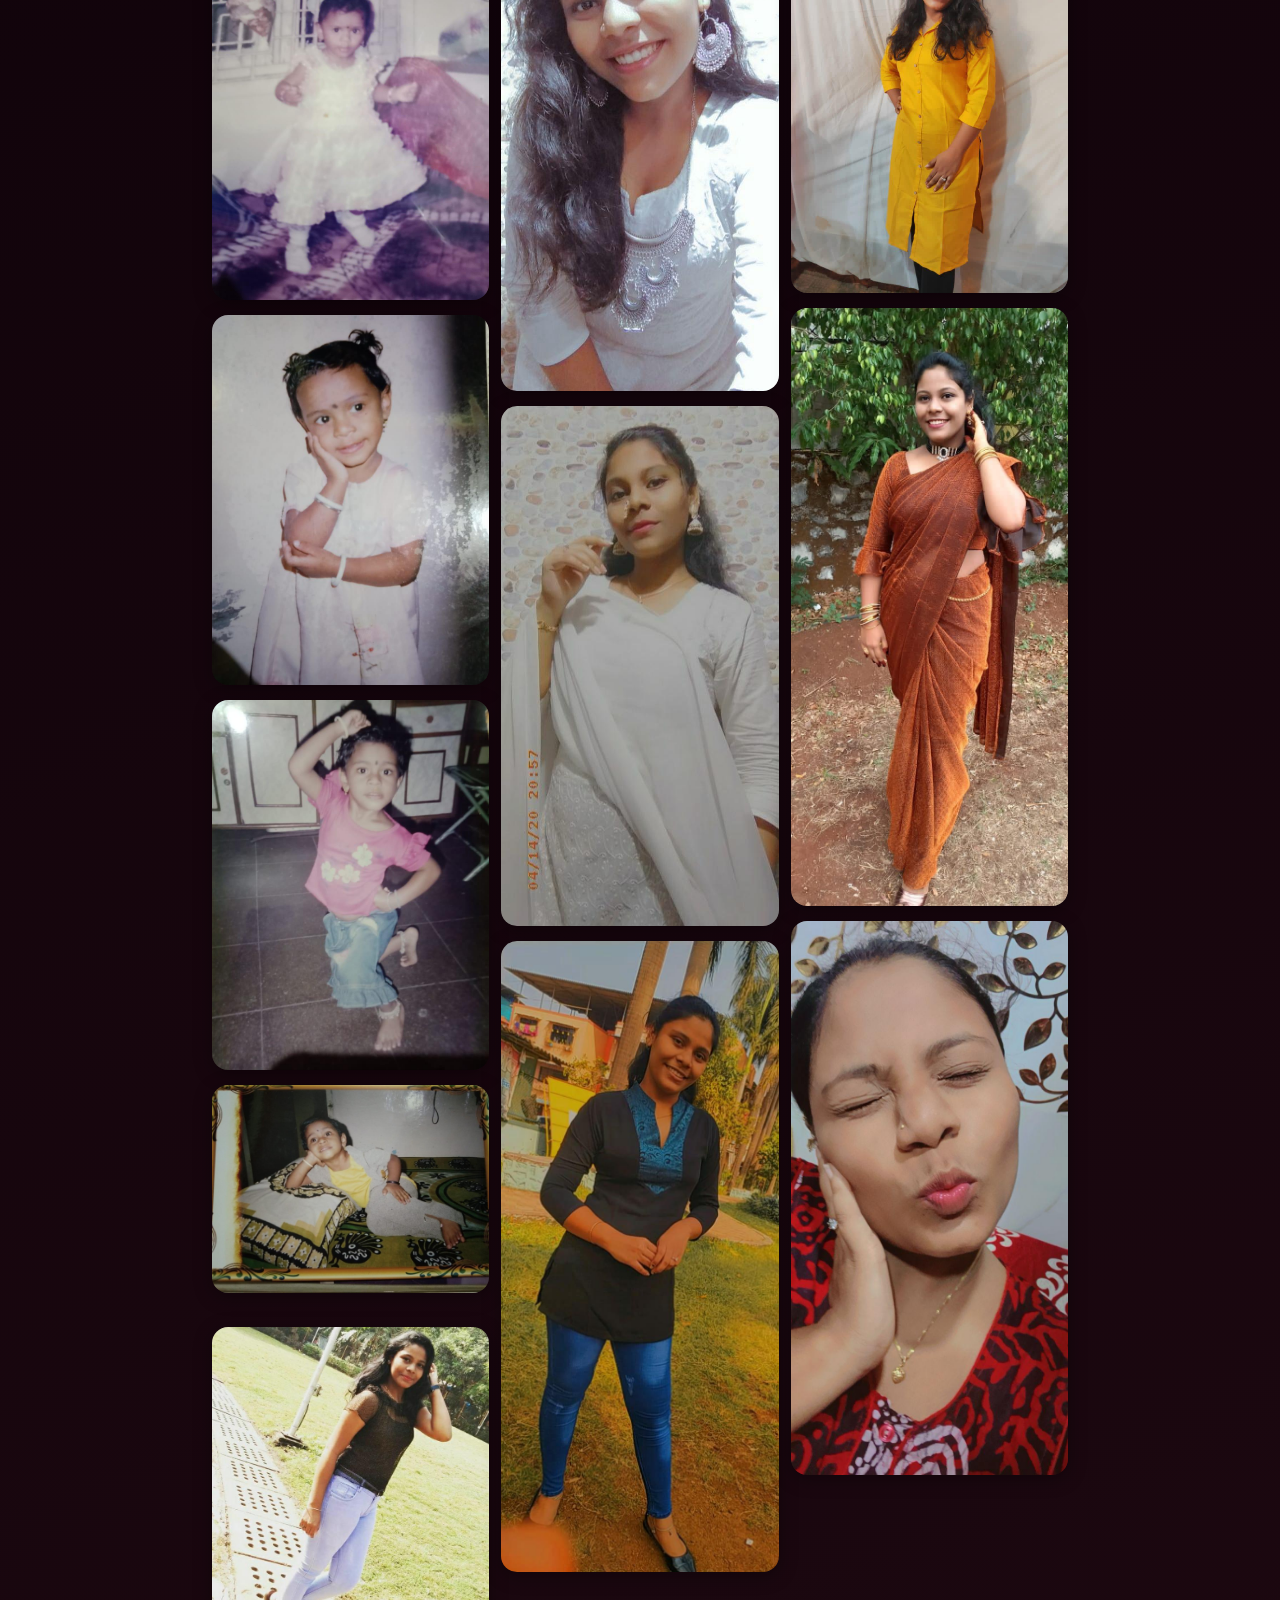
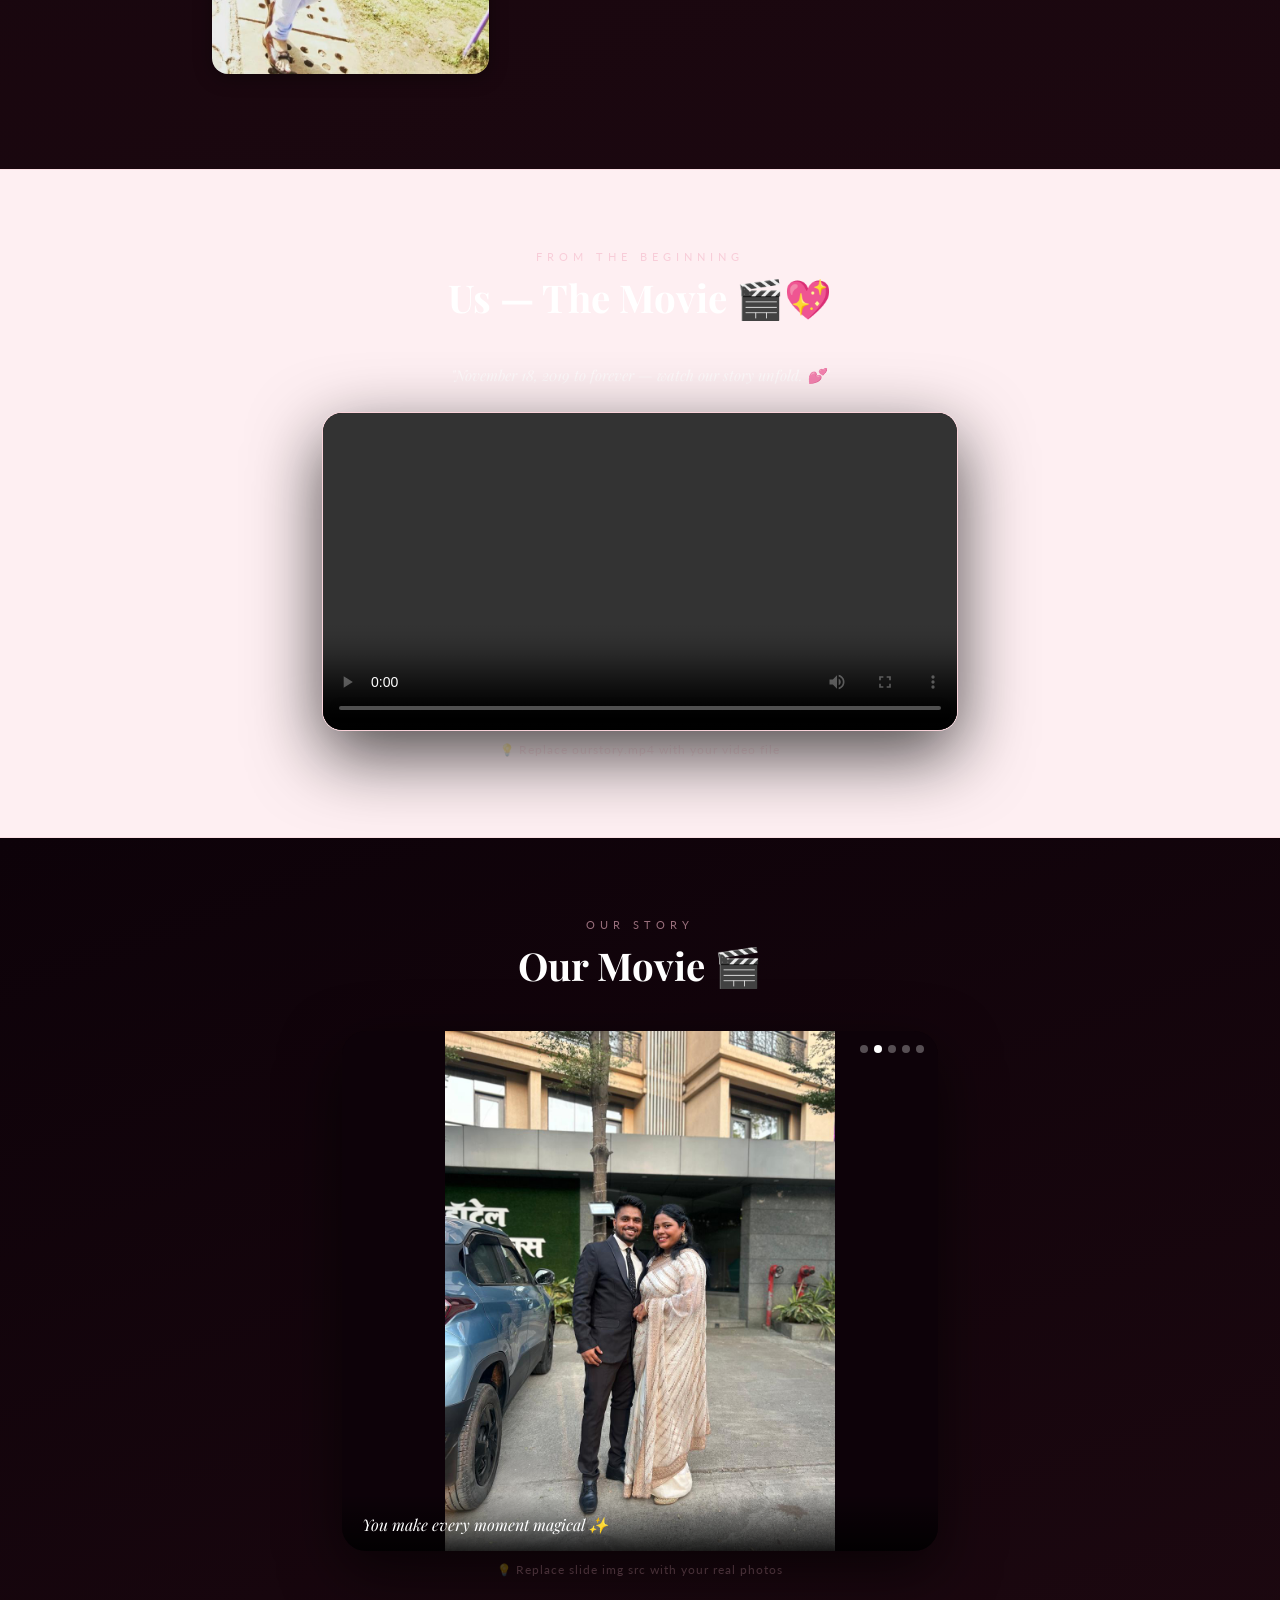
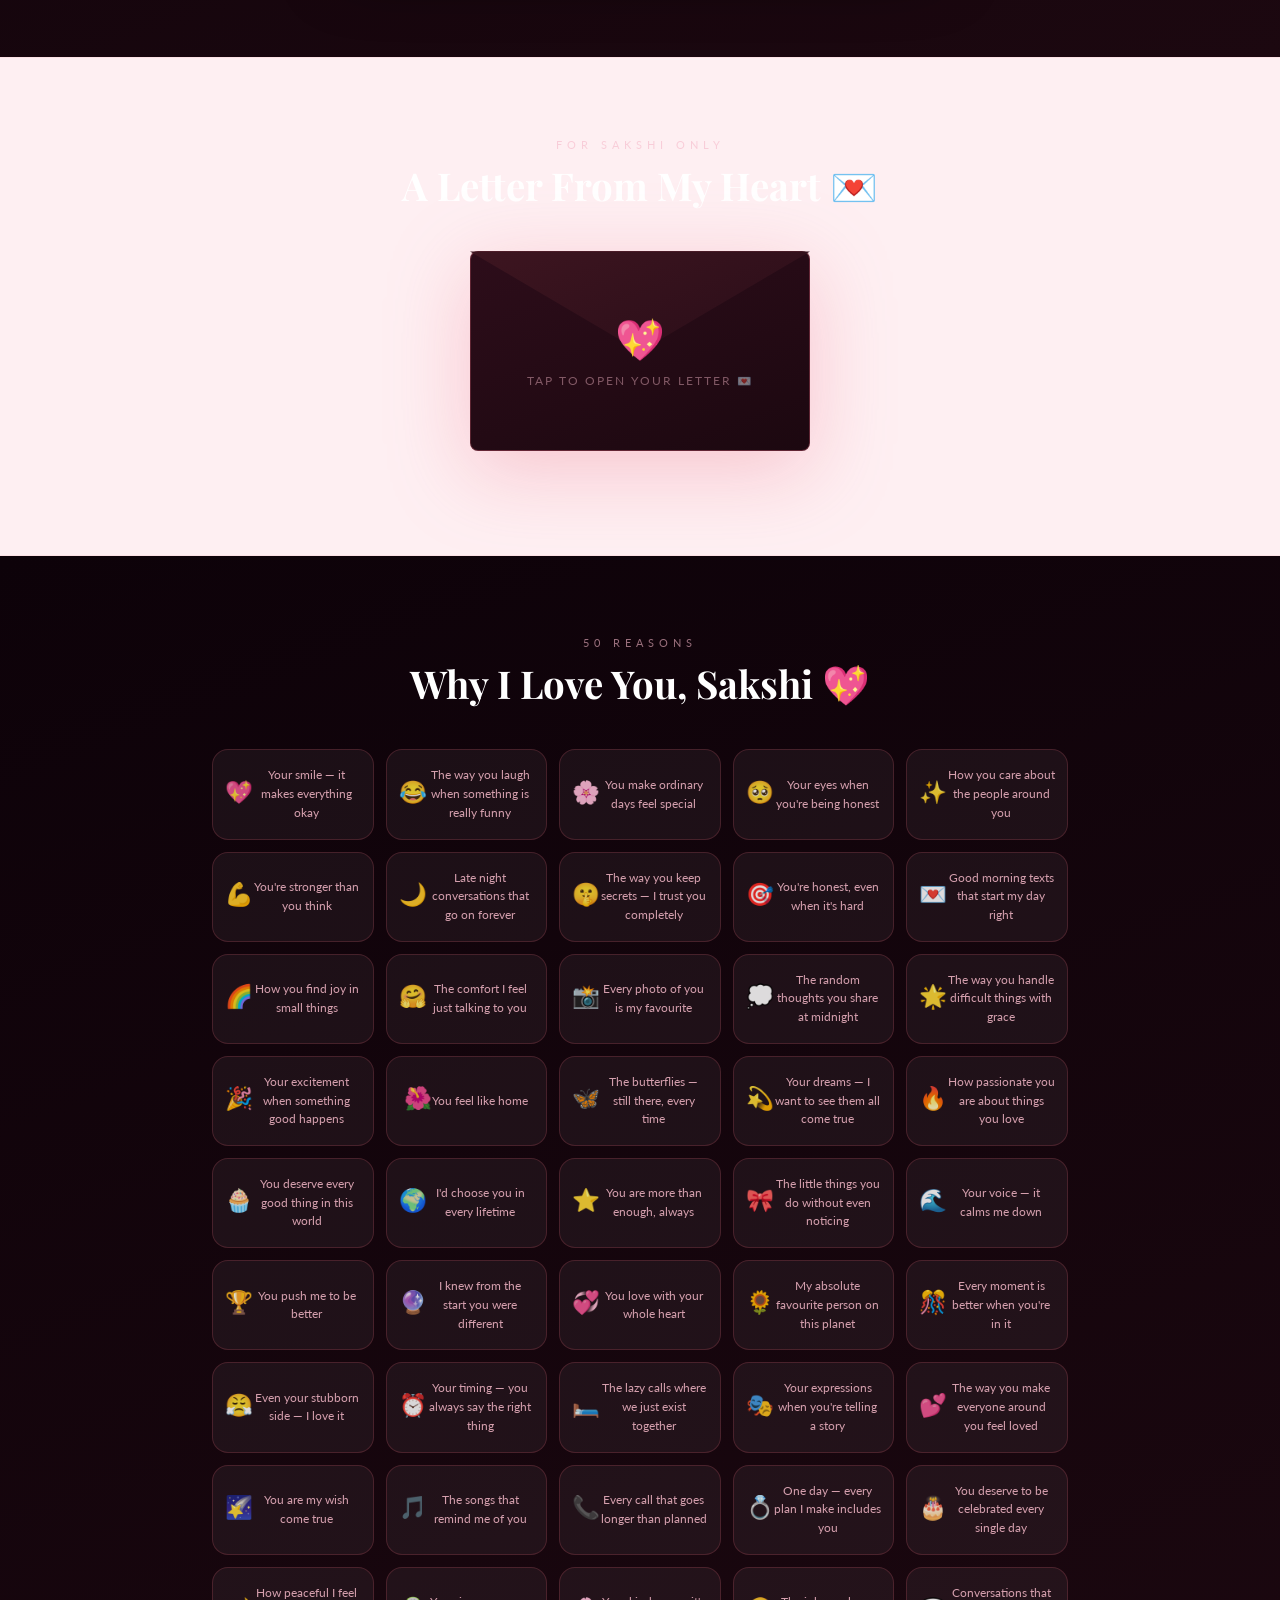
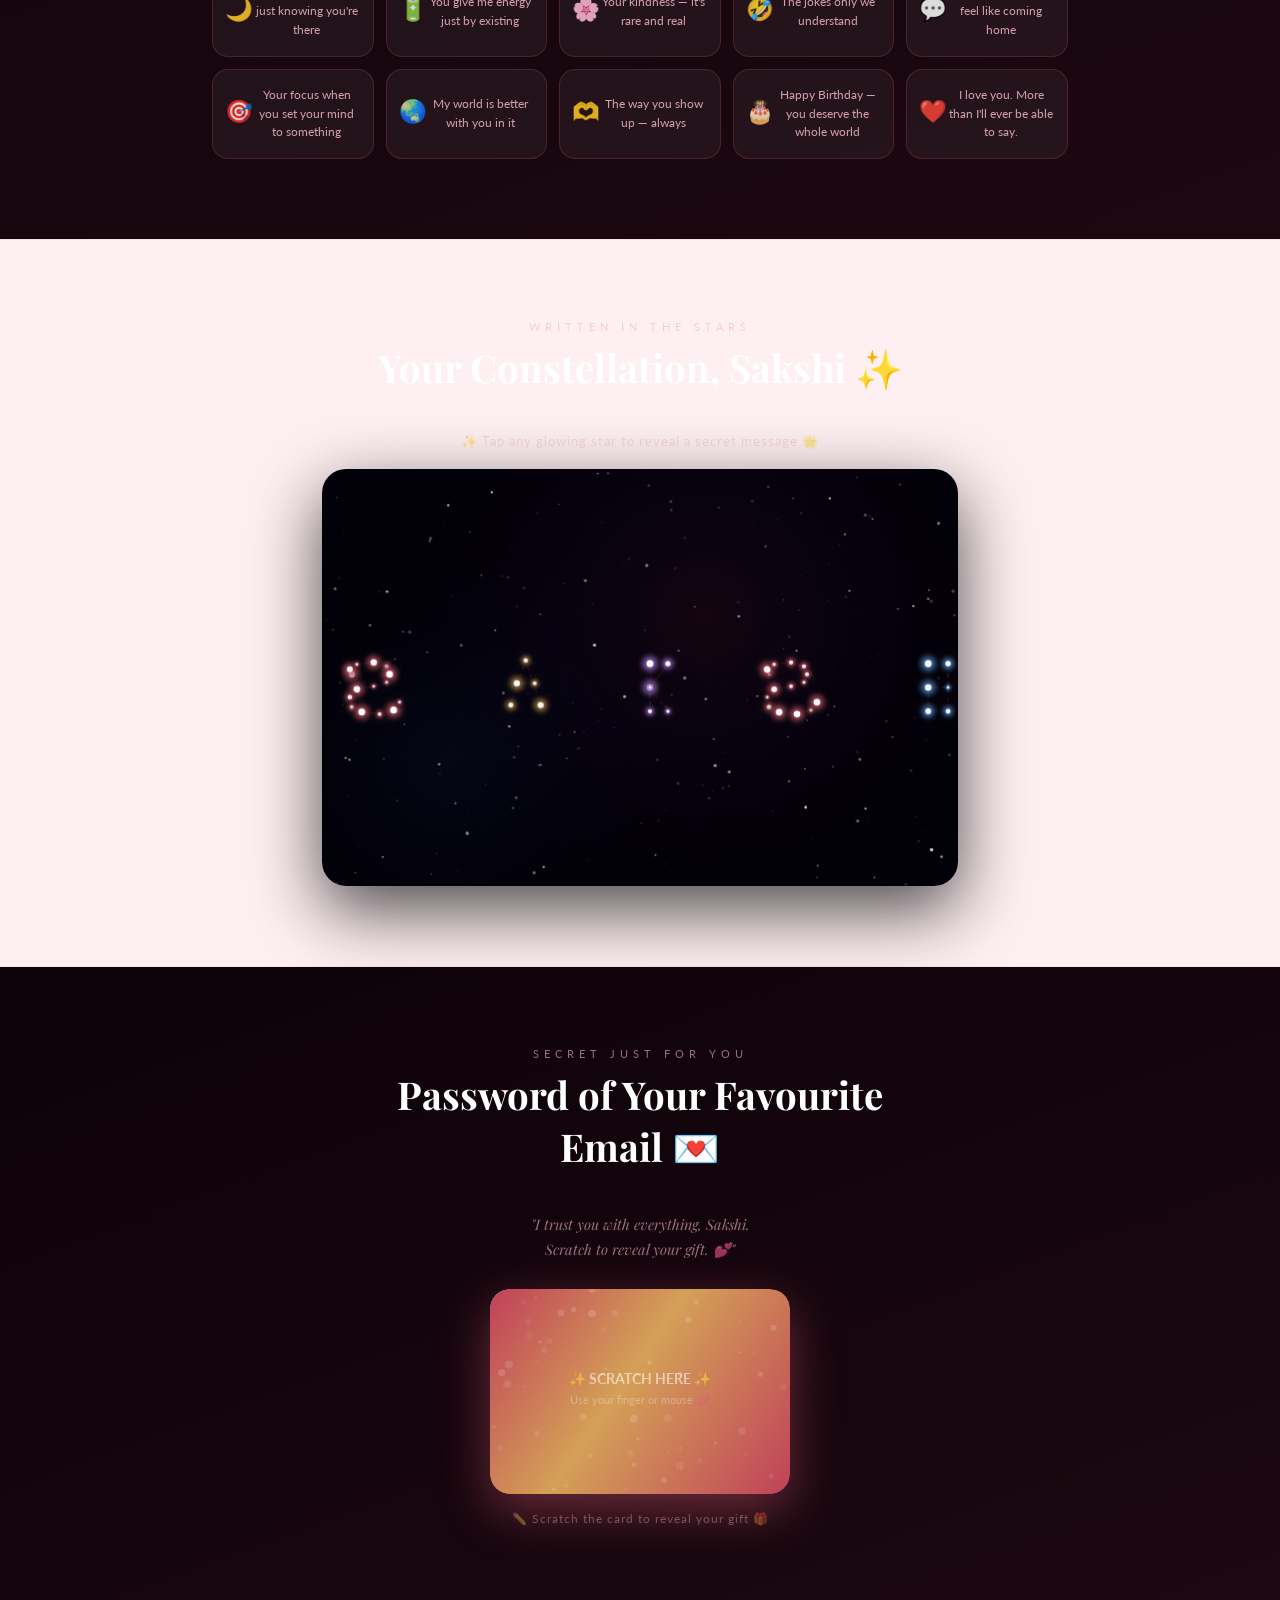
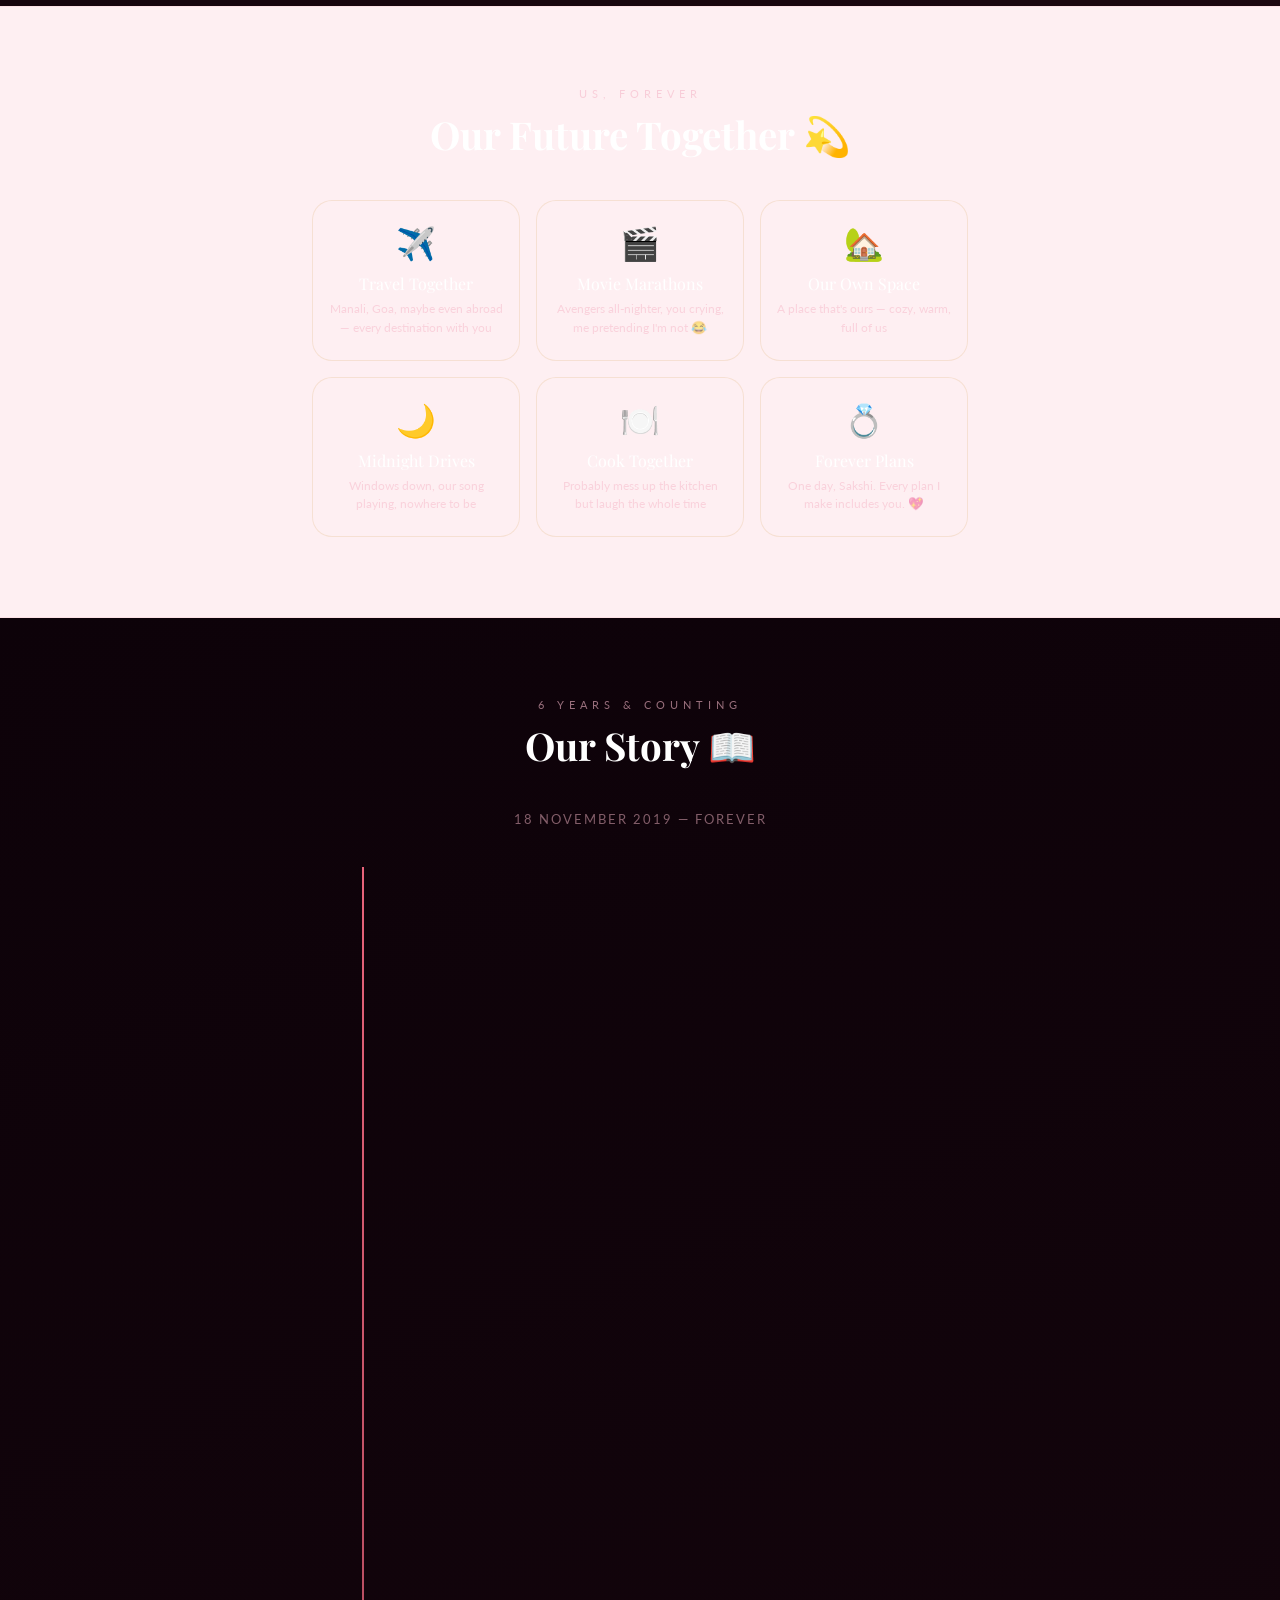
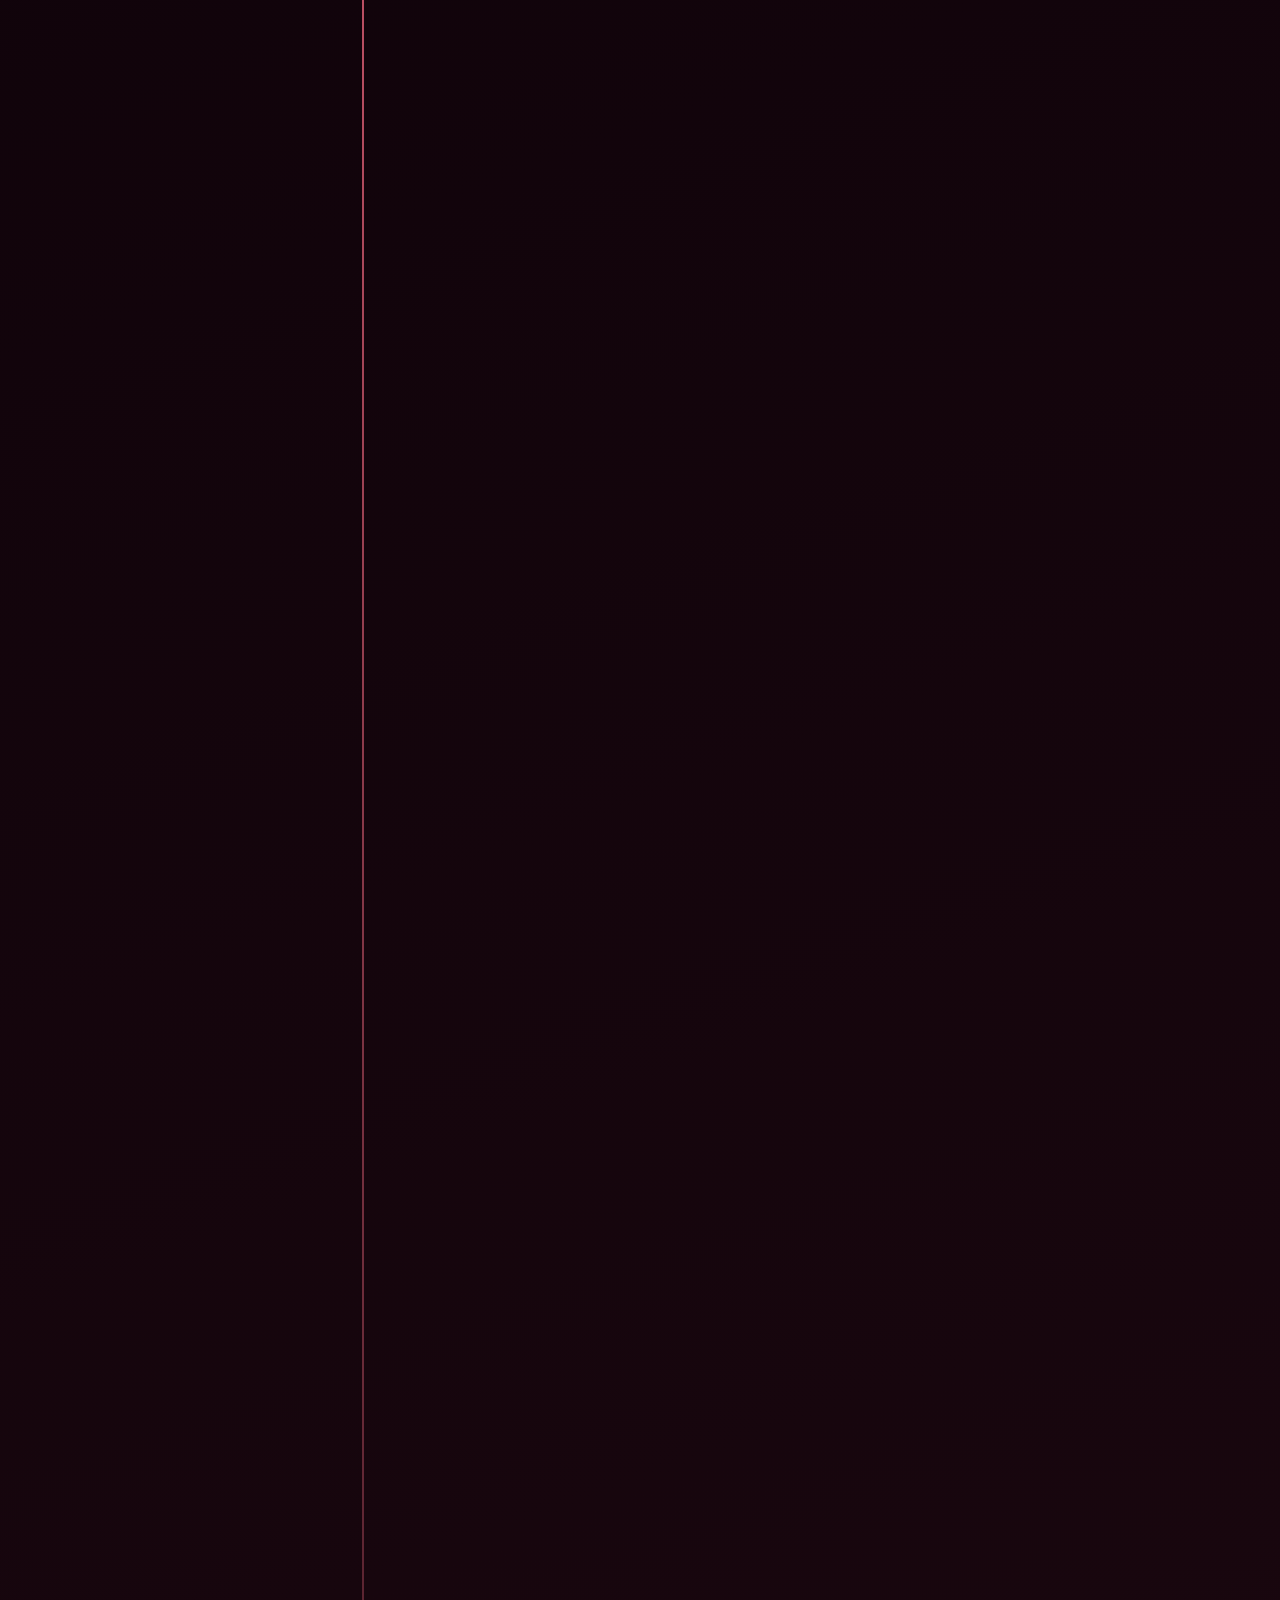
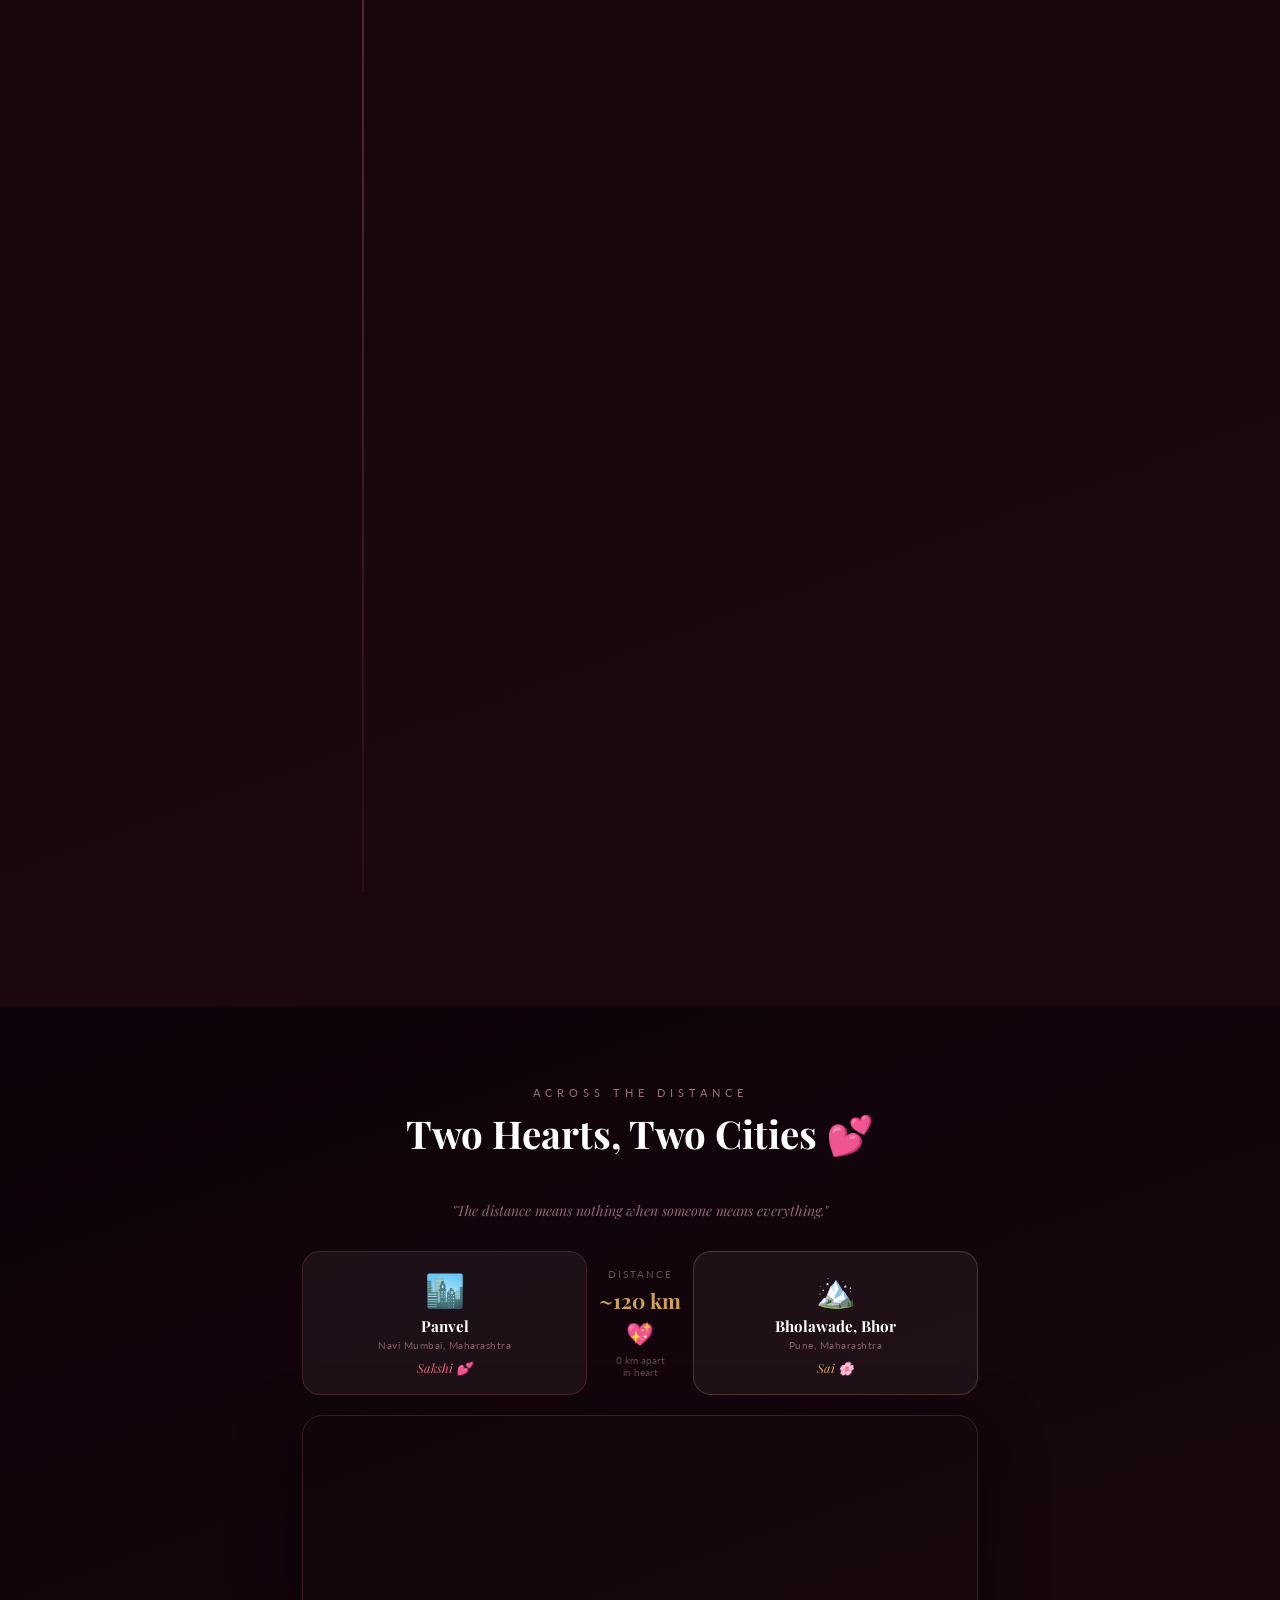
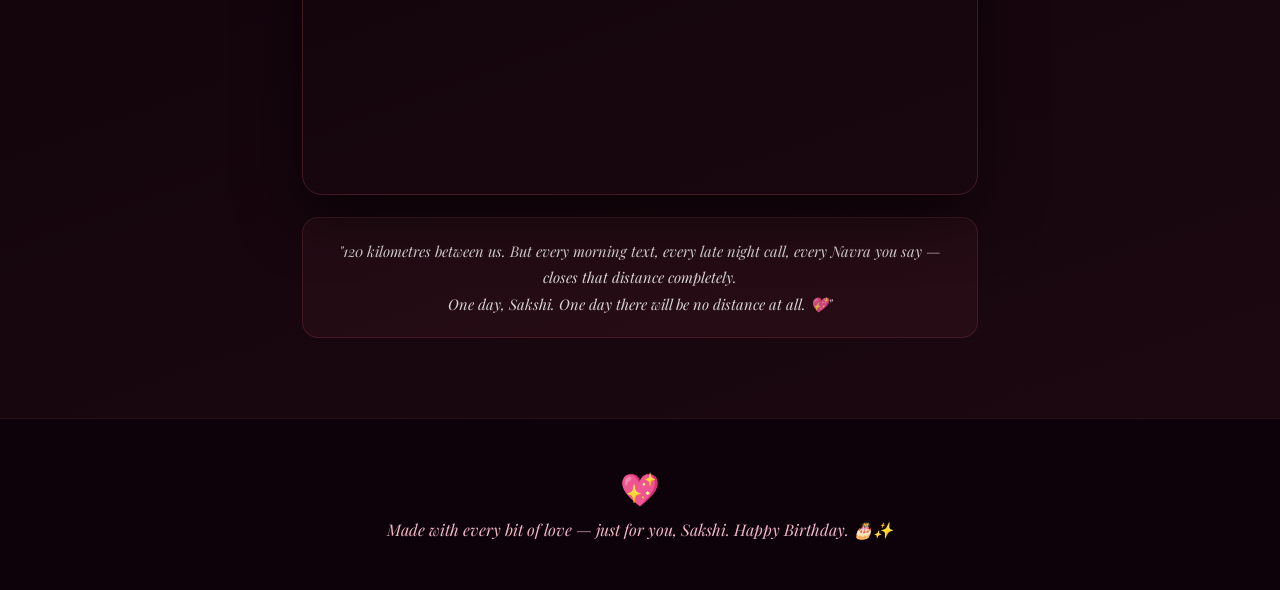
==== commit 0b9ee634: "Update index.html" ====
--- a/index.html
+++ b/index.html
@@ -1309,6 +1309,21 @@
 const revIO=new IntersectionObserver(es=>{es.forEach(e=>{if(e.isIntersecting)e.target.classList.add("vis")})},{threshold:.2});
 document.querySelectorAll(".ti").forEach(el=>revIO.observe(el));
 
+// Stop background music when voice message section appears
+const voiceIO=new IntersectionObserver(es=>{
+  es.forEach(e=>{
+    if(e.isIntersecting && musicOn){
+      stopSong();
+      $("music-btn").textContent="🎵";
+    }
+  });
+},{threshold:.3});
+// observe after birthday activated
+document.addEventListener("bdayActivated",()=>{
+  const vs=document.getElementById("voice-sec");
+  if(vs) voiceIO.observe(vs);
+});
+
 // ── COUNTDOWN ─────────────────────────────────
 const cEls={d:$("cd-d"),h:$("cd-h"),m:$("cd-m"),s:$("cd-s")};
 const prev={};let cdInt=null;
@@ -1333,34 +1348,27 @@
   try{
     if(actx){actx.close();actx=null;}
     actx=new(window.AudioContext||window.webkitAudioContext)();
-    // Teri Aankhon Mein inspired melody — romantic & emotional
+    // Happy Birthday melody — classic tune
     const N=[
-      [392.00,.40],[440.00,.40],[493.88,.40],[523.25,.80],
-      [493.88,.40],[440.00,.40],[392.00,.80],
-      [349.23,.40],[392.00,.40],[440.00,.40],[493.88,.80],
-      [440.00,.40],[392.00,.40],[349.23,1.00],
-      [392.00,.40],[440.00,.40],[493.88,.40],[587.33,.80],
-      [554.37,.40],[493.88,.40],[440.00,.80],
-      [392.00,.40],[349.23,.40],[329.63,.40],[293.66,1.20],
-      [349.23,.40],[392.00,.40],[440.00,.40],[493.88,.80],
-      [523.25,.40],[493.88,.40],[440.00,.40],[392.00,1.40],
+      // "Hap-py Birth-day to You"
+      [261.63,.3],[261.63,.1],[293.66,.45],[261.63,.45],[349.23,.45],[329.63,.9],
+      [261.63,.3],[261.63,.1],[293.66,.45],[261.63,.45],[392.00,.45],[349.23,.9],
+      [261.63,.3],[261.63,.1],[523.25,.45],[440.00,.45],[349.23,.45],[329.63,.45],[293.66,.9],
+      [466.16,.3],[466.16,.1],[440.00,.45],[349.23,.45],[392.00,.45],[349.23,1.1],
     ];
-    const mg=actx.createGain();mg.gain.value=0.22;mg.connect(actx.destination);
-    // add reverb-like effect with delay
-    const delay=actx.createDelay(.3);const delGain=actx.createGain();
-    delGain.gain.value=0.18;delay.connect(delGain);delGain.connect(actx.destination);
-    let t=actx.currentTime+0.1,total=0;
+    const mg=actx.createGain();mg.gain.value=0.28;mg.connect(actx.destination);
+    // add slight reverb feel
+    const delay=actx.createDelay(.25);const dg=actx.createGain();
+    dg.gain.value=0.12;delay.connect(dg);dg.connect(actx.destination);
+    let t=actx.currentTime+0.08,total=0;
     N.forEach(([f,d])=>{
-      ["sine","triangle"].forEach((type,ti)=>{
-        const o=actx.createOscillator(),g=actx.createGain();
-        o.connect(g);g.connect(mg);if(ti===1)g.connect(delay);
-        o.type=type;o.frequency.value=ti===1?f/2:f;
-        g.gain.setValueAtTime(0,t);
-        g.gain.linearRampToValueAtTime(ti===0?.8:.2,t+.05);
-        g.gain.exponentialRampToValueAtTime(.001,t+d-.02);
-        o.start(t);o.stop(t+d);
-      });
-      t+=d;total+=d;
+      const o=actx.createOscillator(),g=actx.createGain();
+      o.connect(g);g.connect(mg);g.connect(delay);
+      o.type="triangle";o.frequency.value=f;
+      g.gain.setValueAtTime(0,t);
+      g.gain.linearRampToValueAtTime(.9,t+.03);
+      g.gain.exponentialRampToValueAtTime(.001,t+d-.03);
+      o.start(t);o.stop(t+d);t+=d;total+=d;
     });
     musicOn=true;$("music-btn").textContent="🔊";
     setTimeout(()=>{musicOn=false;$("music-btn").textContent="🎵";},total*1000+300);
@@ -2094,6 +2102,8 @@
   $("bday-msg").classList.add("on");
   $("surprise-btn").classList.add("gone");
   $("music-btn").classList.add("on");
+  // notify voice observer
+  setTimeout(()=>document.dispatchEvent(new Event("bdayActivated")),500);
 
   const order=[
     {id:"cake-sec",   delay:0},
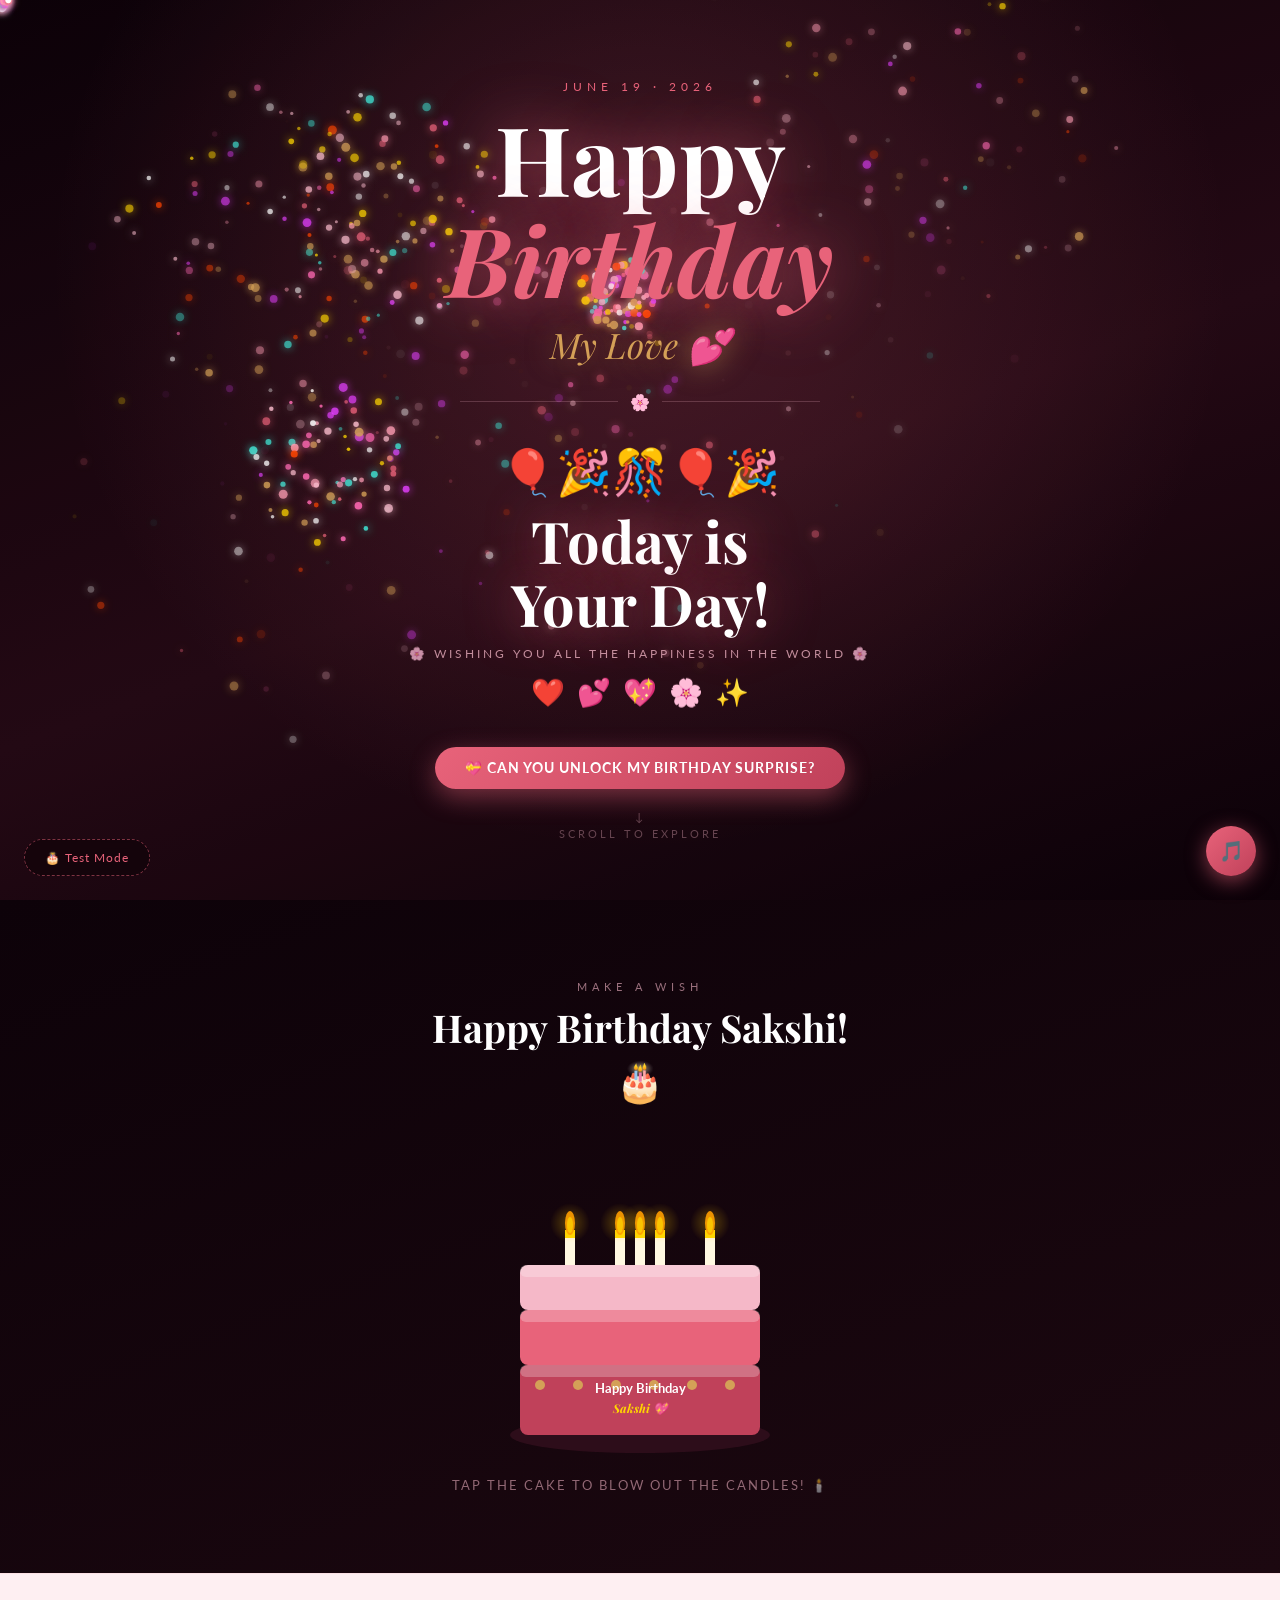
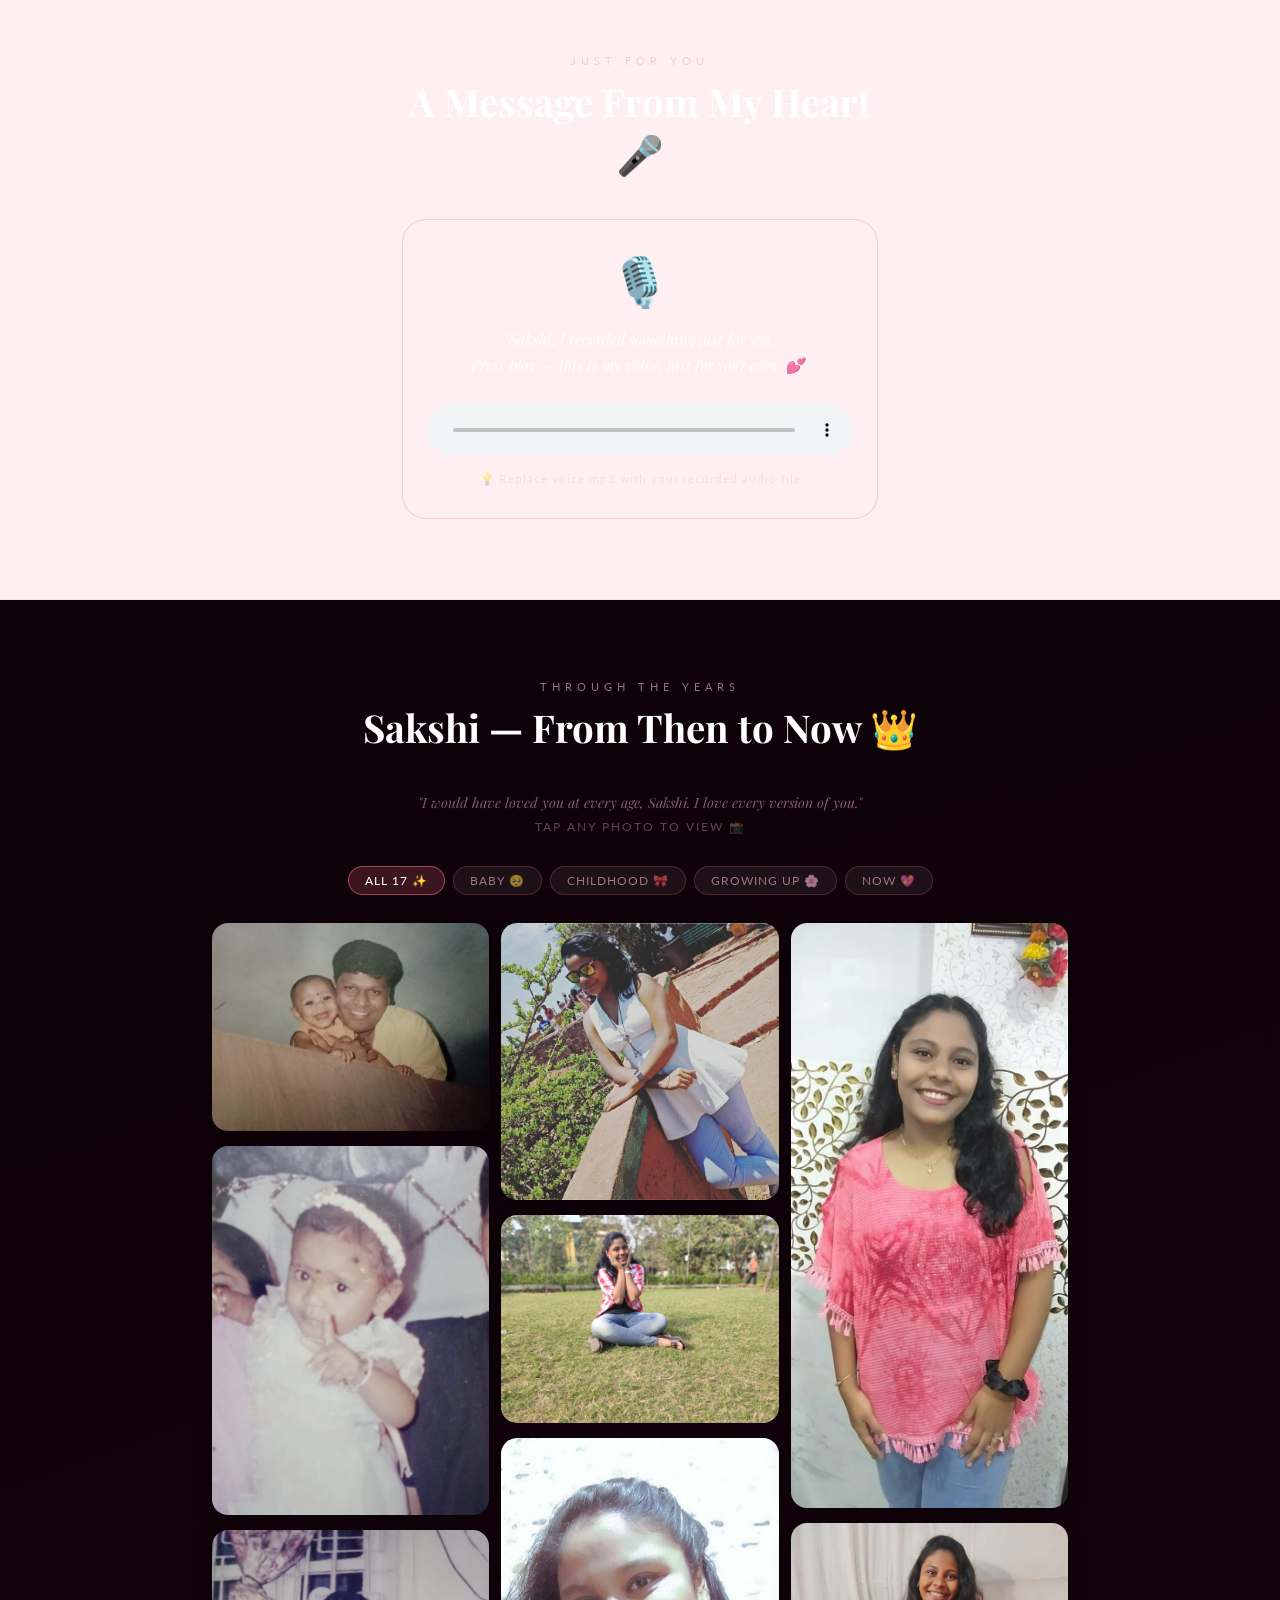
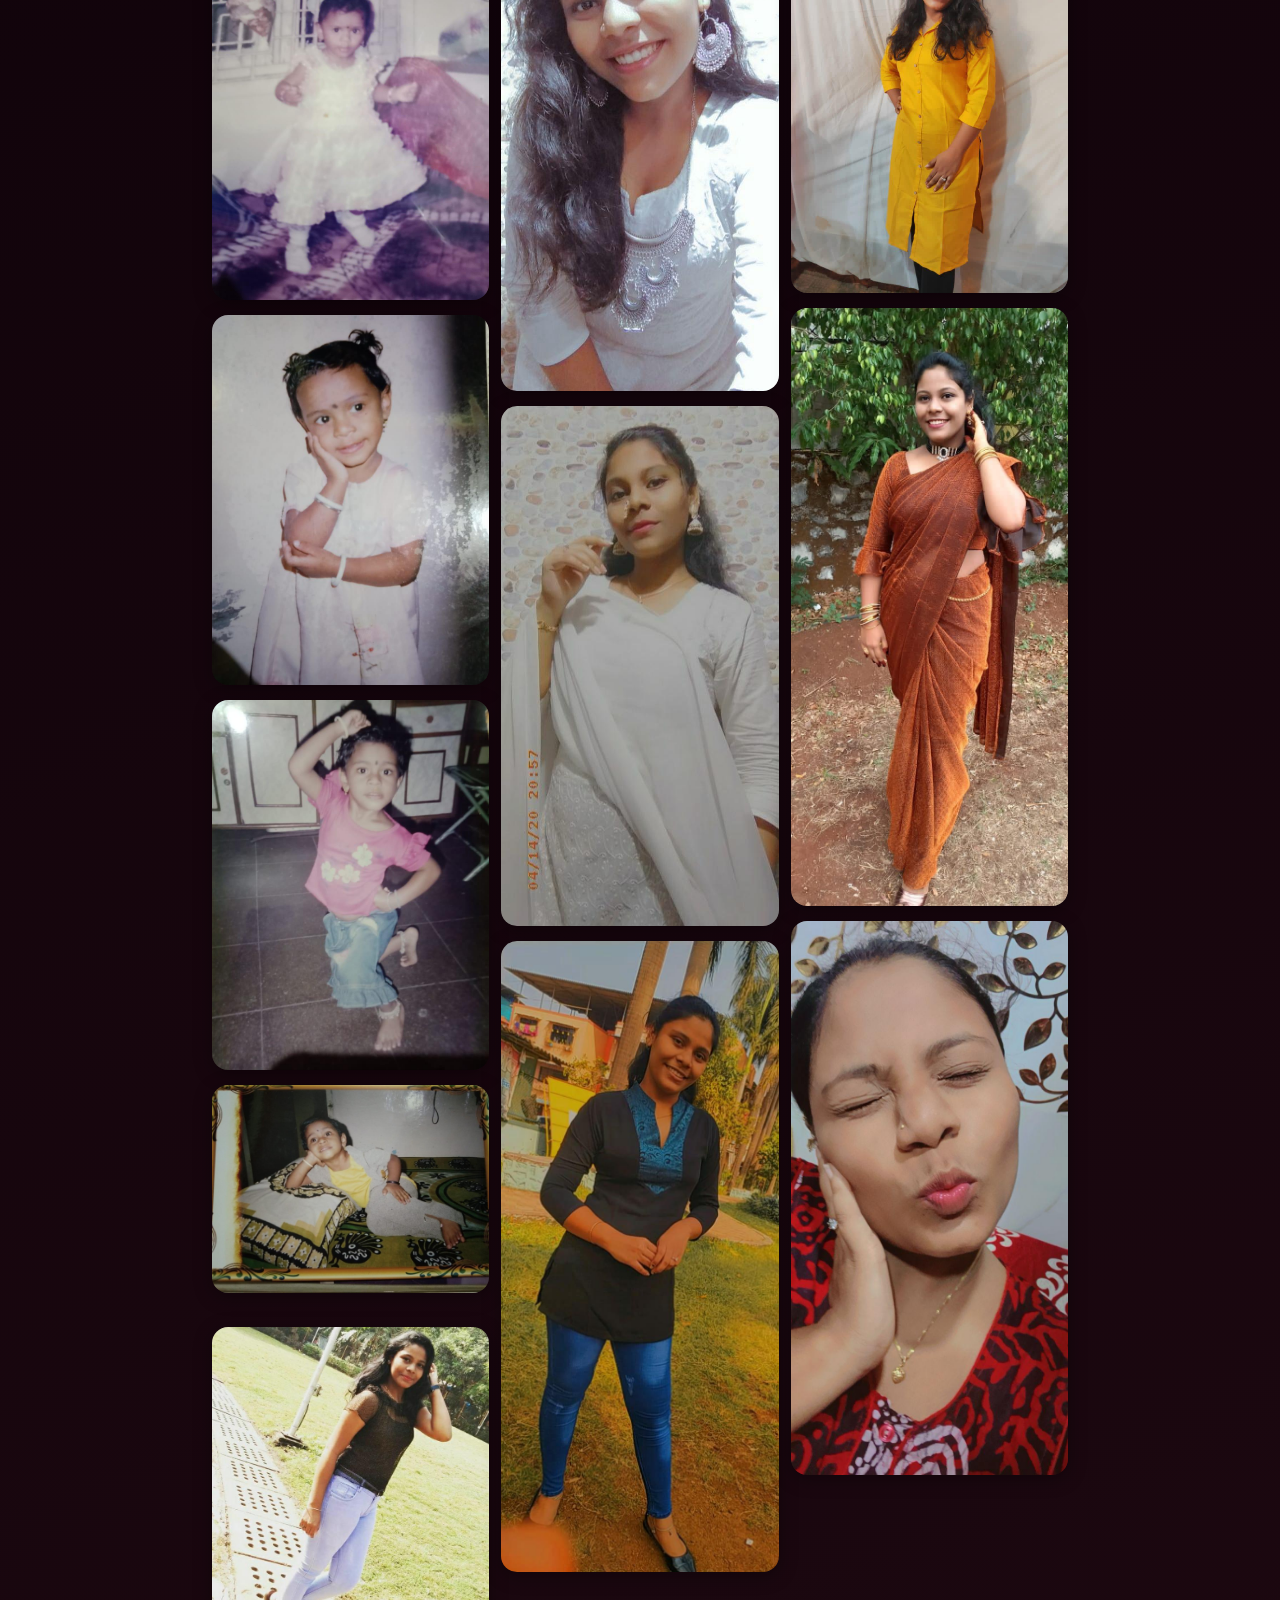
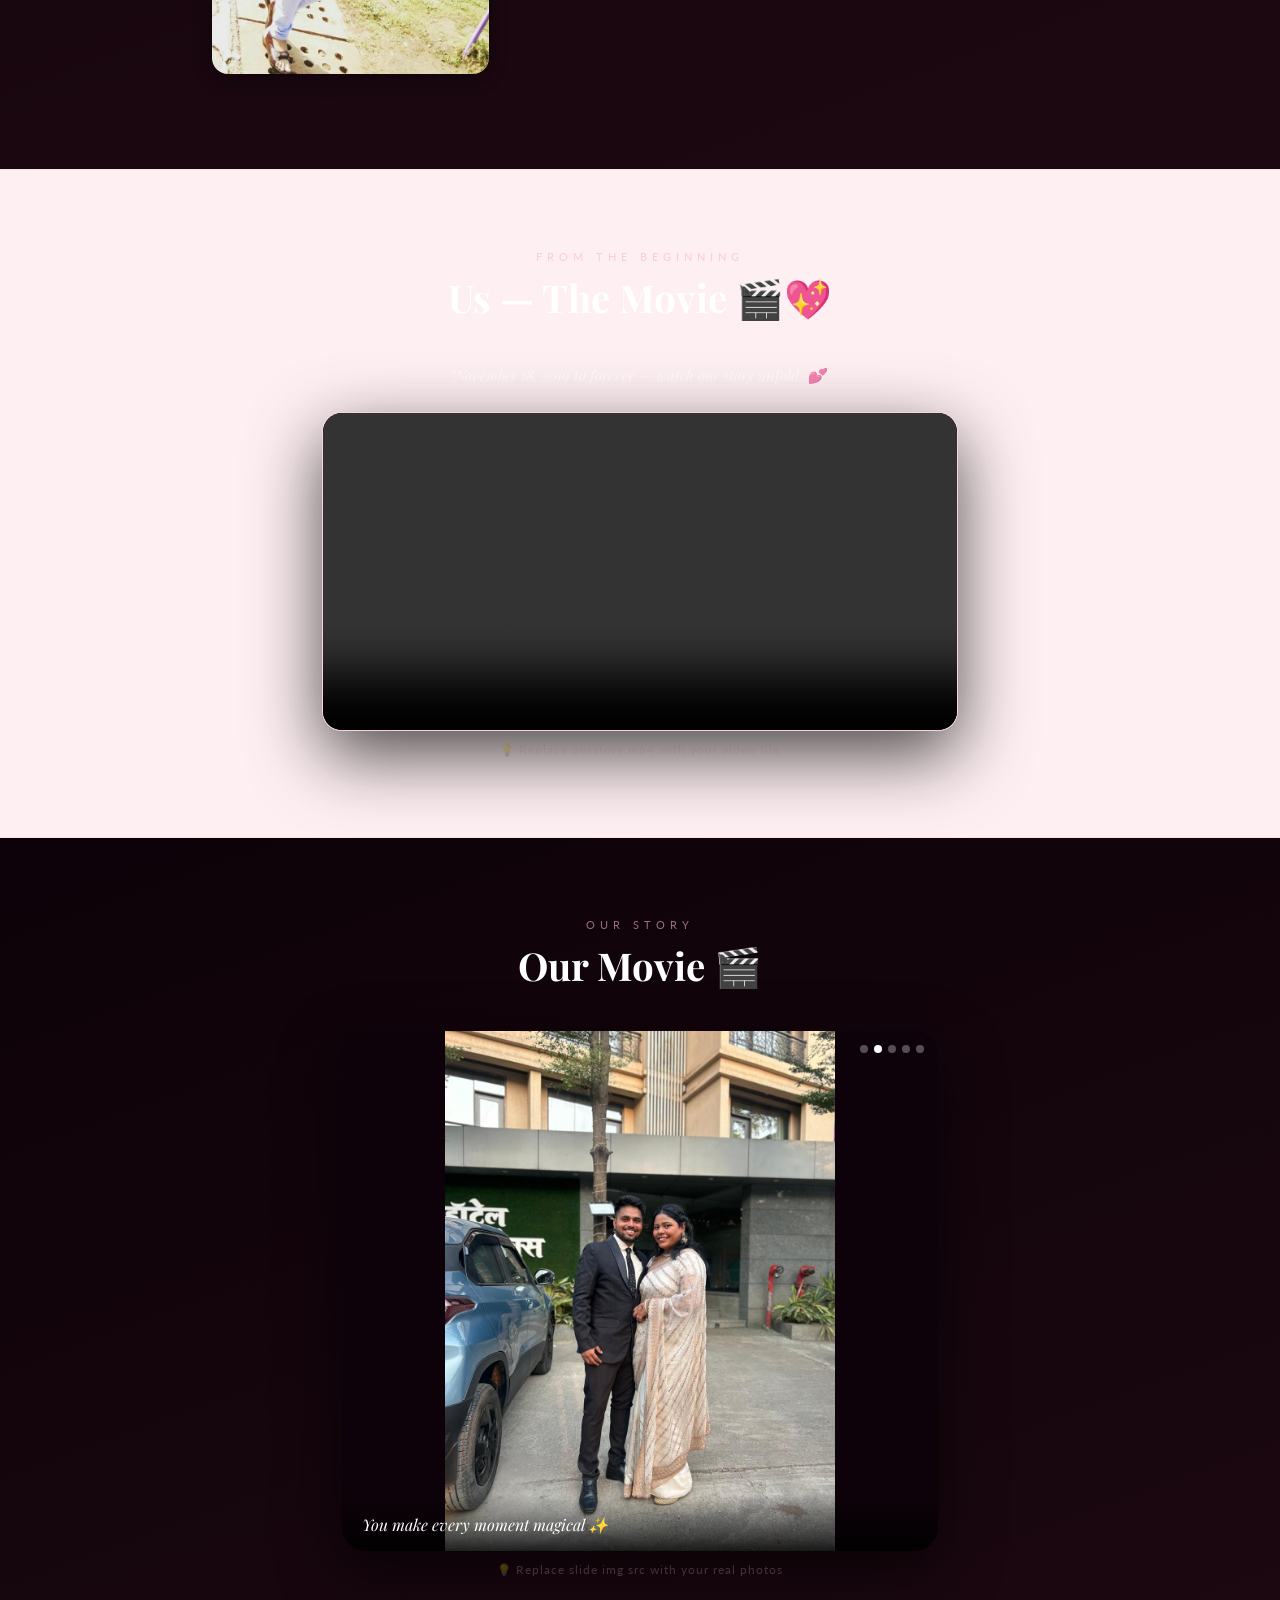
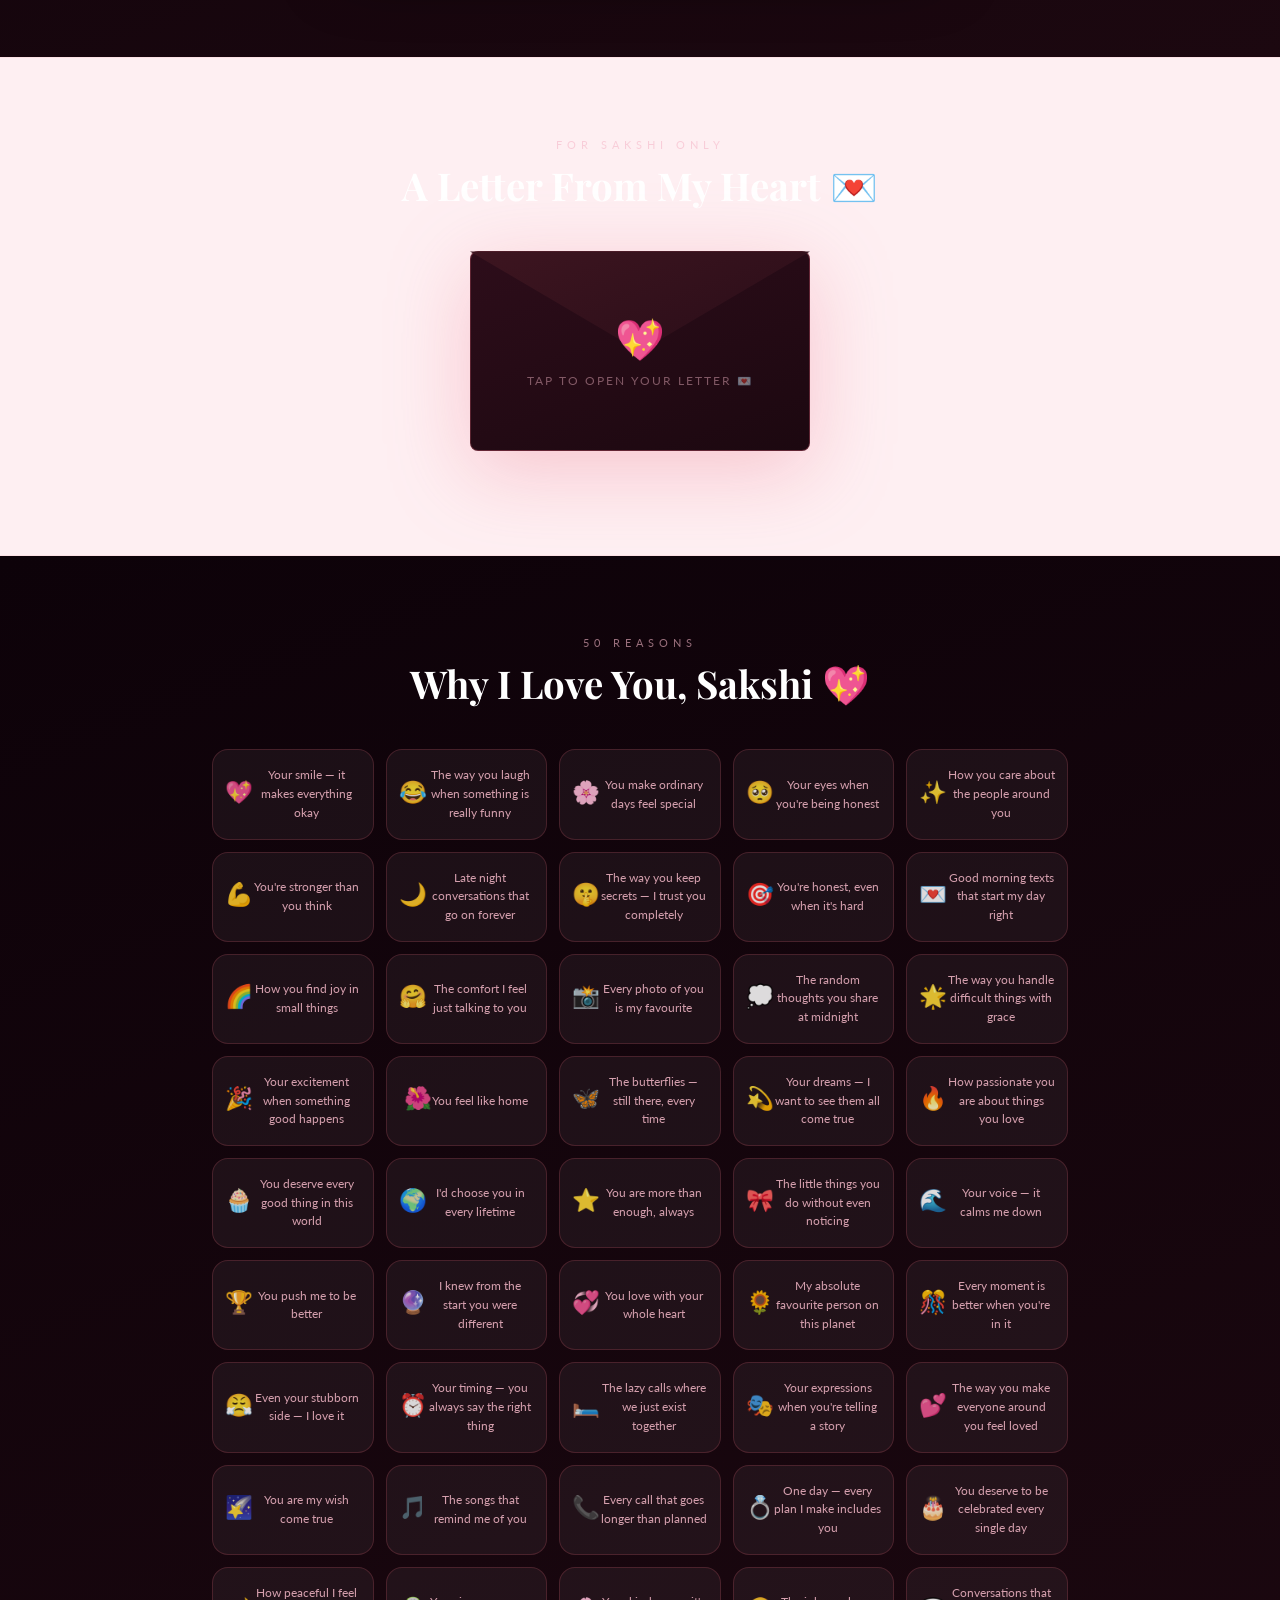
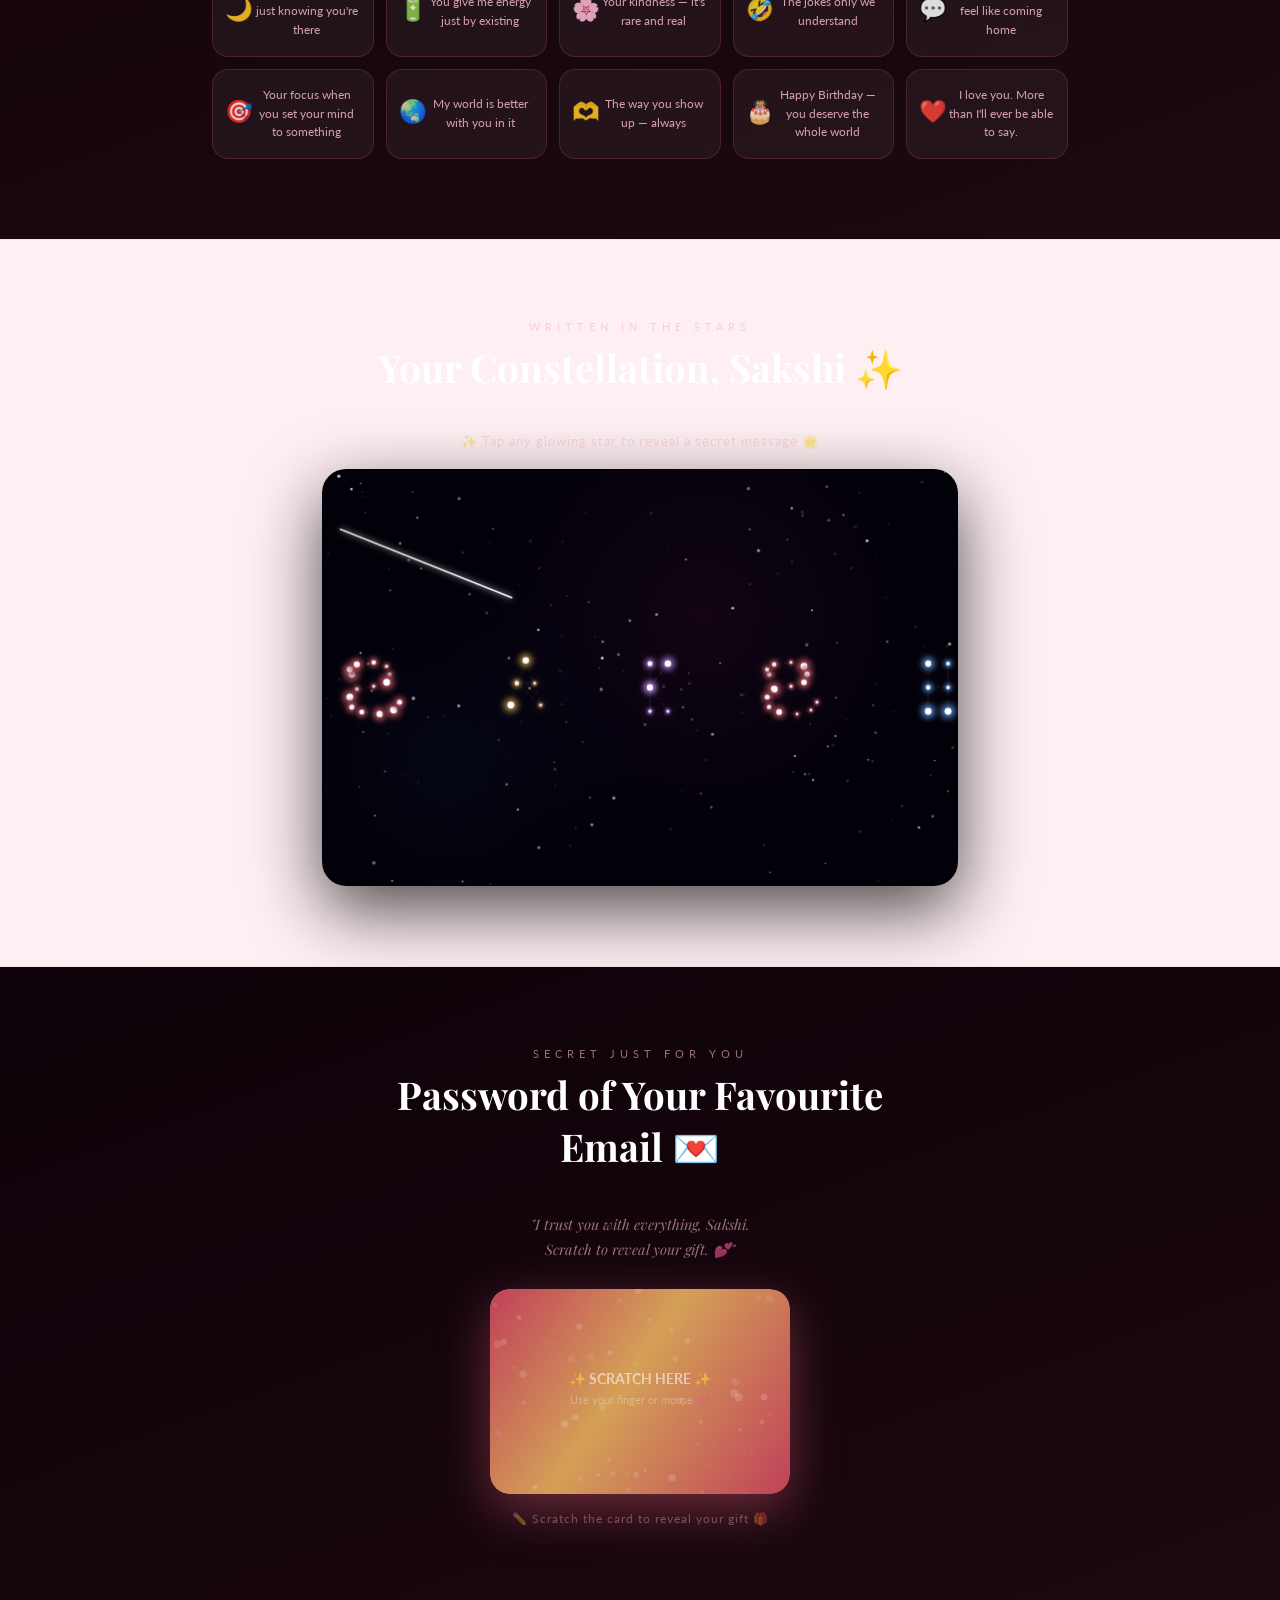
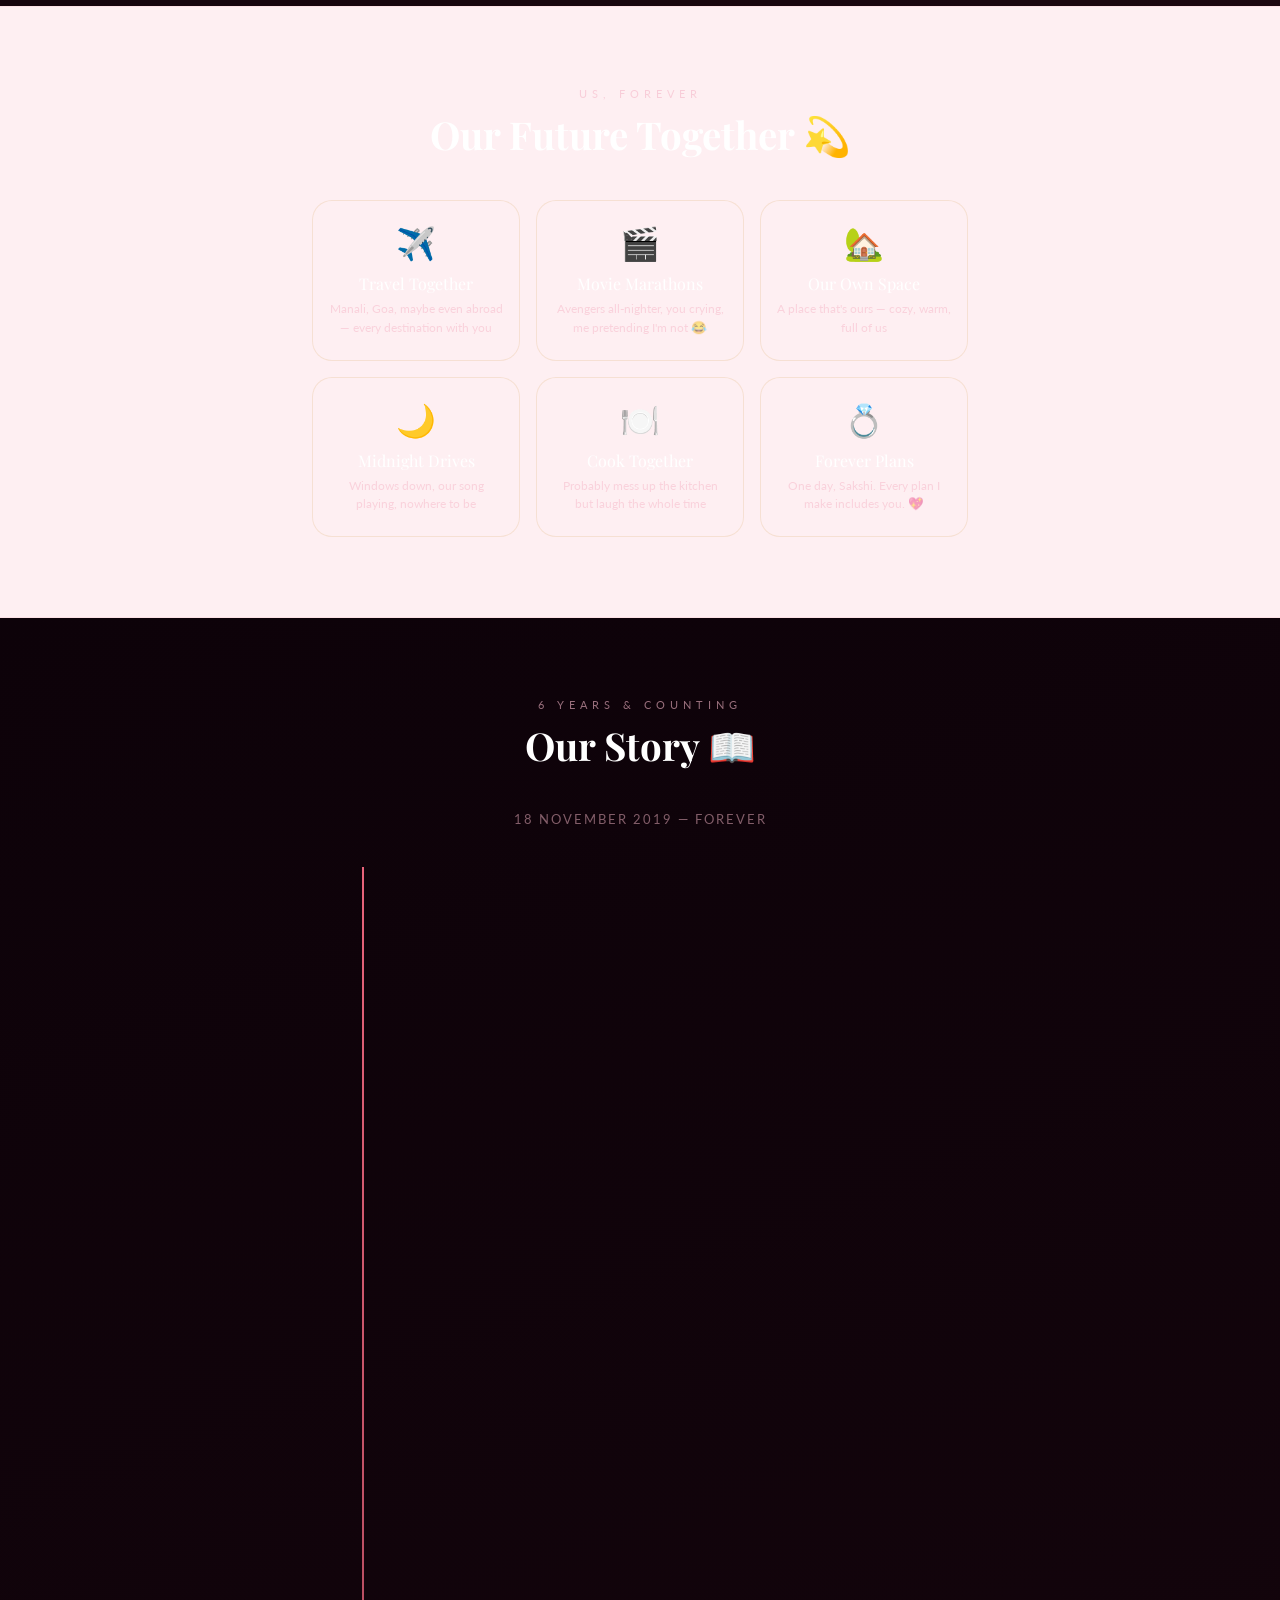
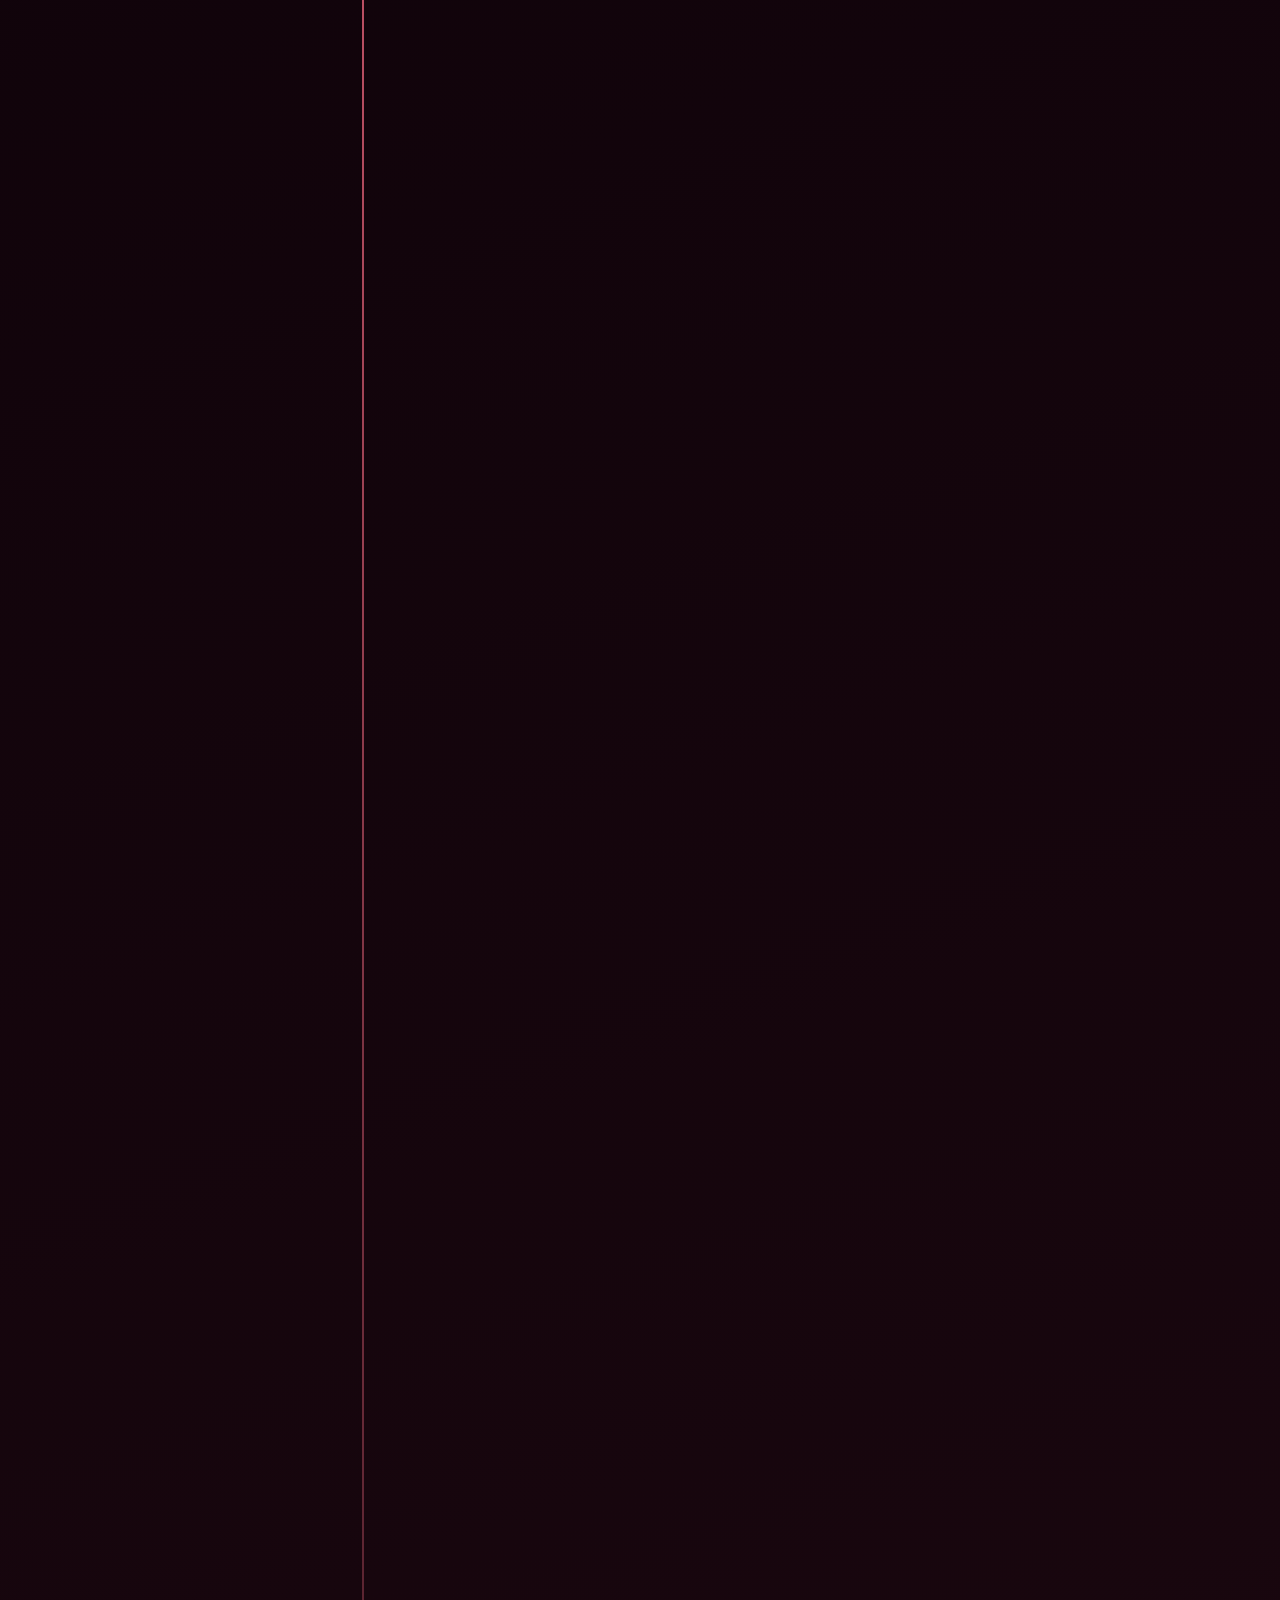
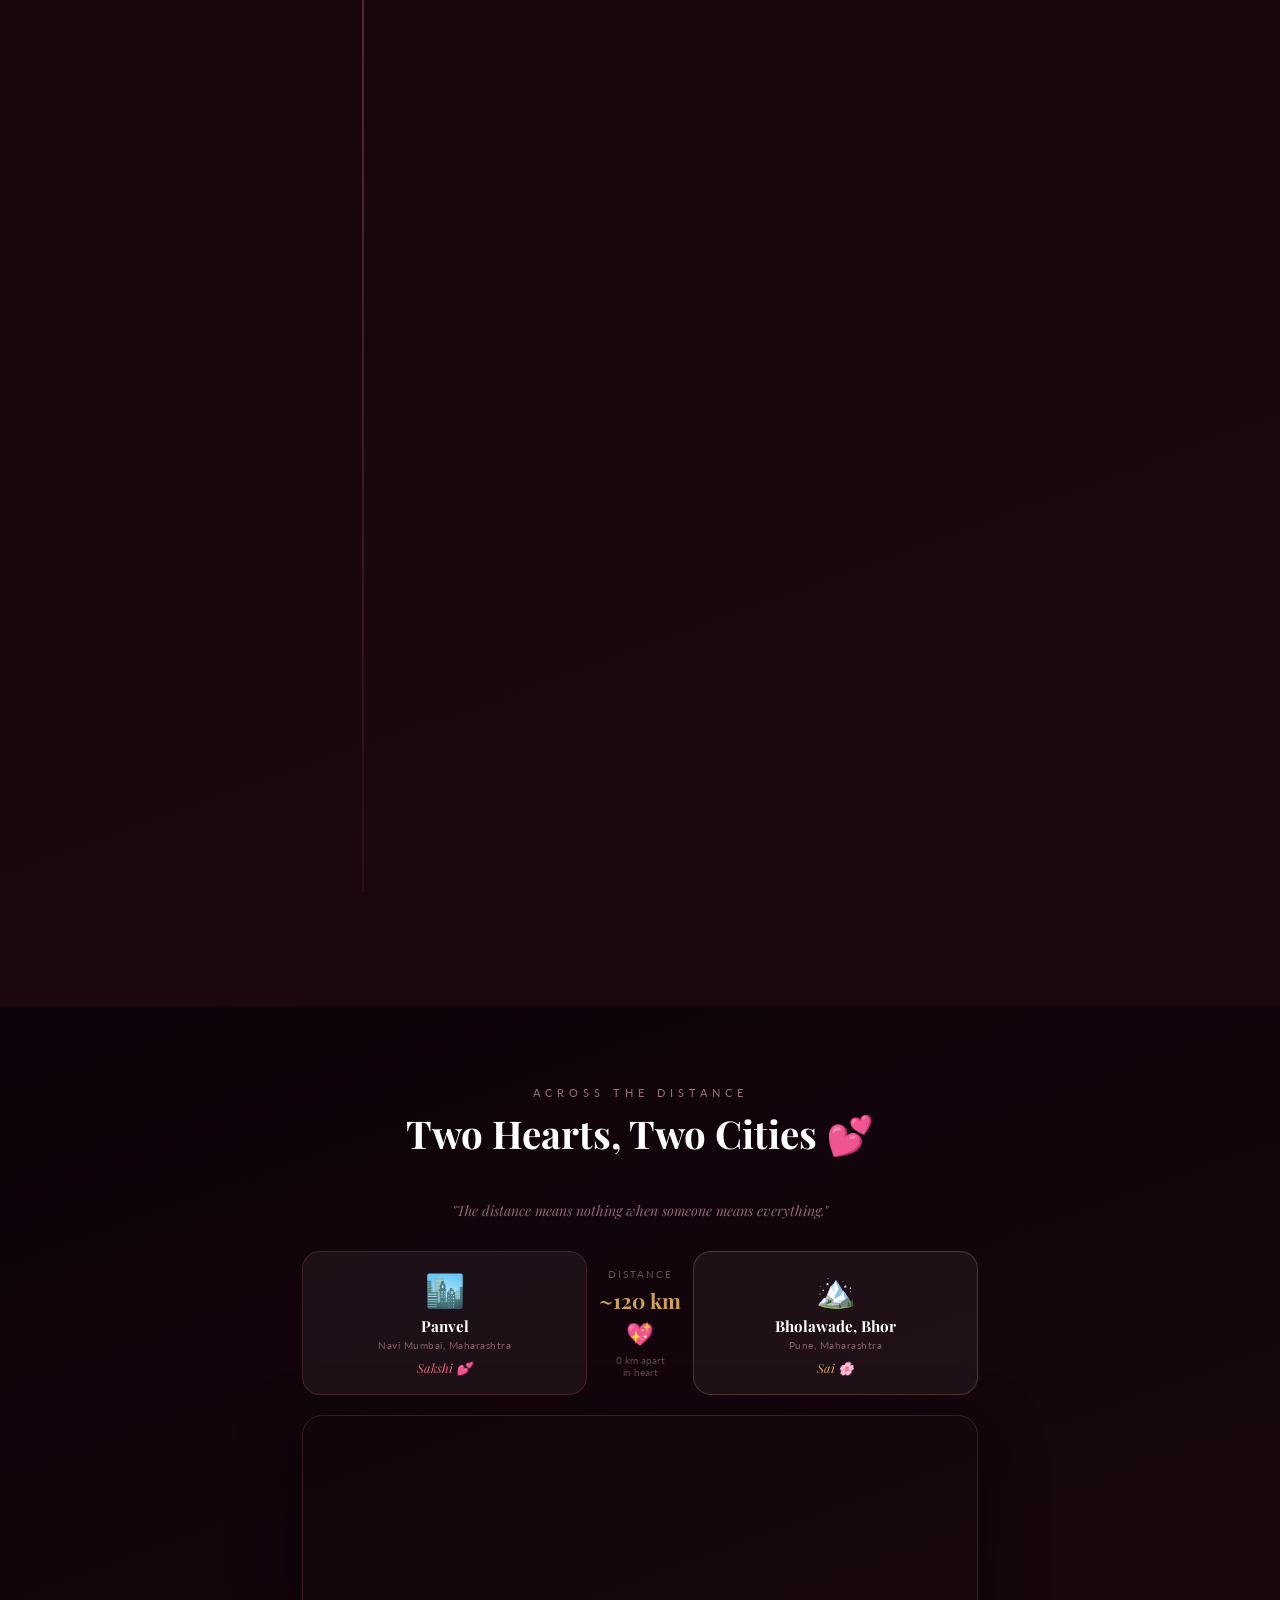
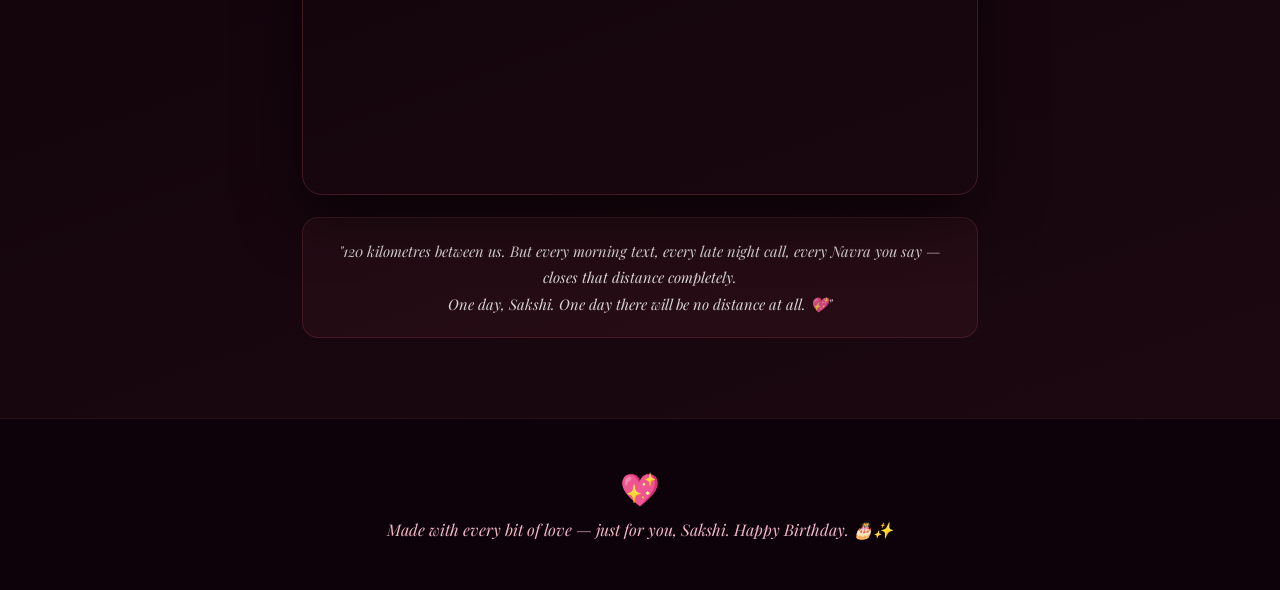
==== commit 9275e678: "Update index.html" ====
--- a/index.html
+++ b/index.html
@@ -2360,6 +2360,15 @@
   if(inp) inp.addEventListener("keydown", e=>{ if(e.key==="Enter") submitTestPw(); });
 });
 
+// ── VOICE AUDIO — stop bg music when played ───
+(function(){
+  const player = document.getElementById("voice-player");
+  if(!player) return;
+  player.addEventListener("play", ()=>{
+    if(musicOn) stopSong();
+  });
+})();
+
 // ── LIGHTBOX ──────────────────────────────────
 function openLb(card){const img=card.querySelector("img");if(!img)return;$("lb-img").src=img.src;$("lb").classList.add("on")}
 function openLbSrc(src){$("lb-img").src=src;$("lb").classList.add("on")}
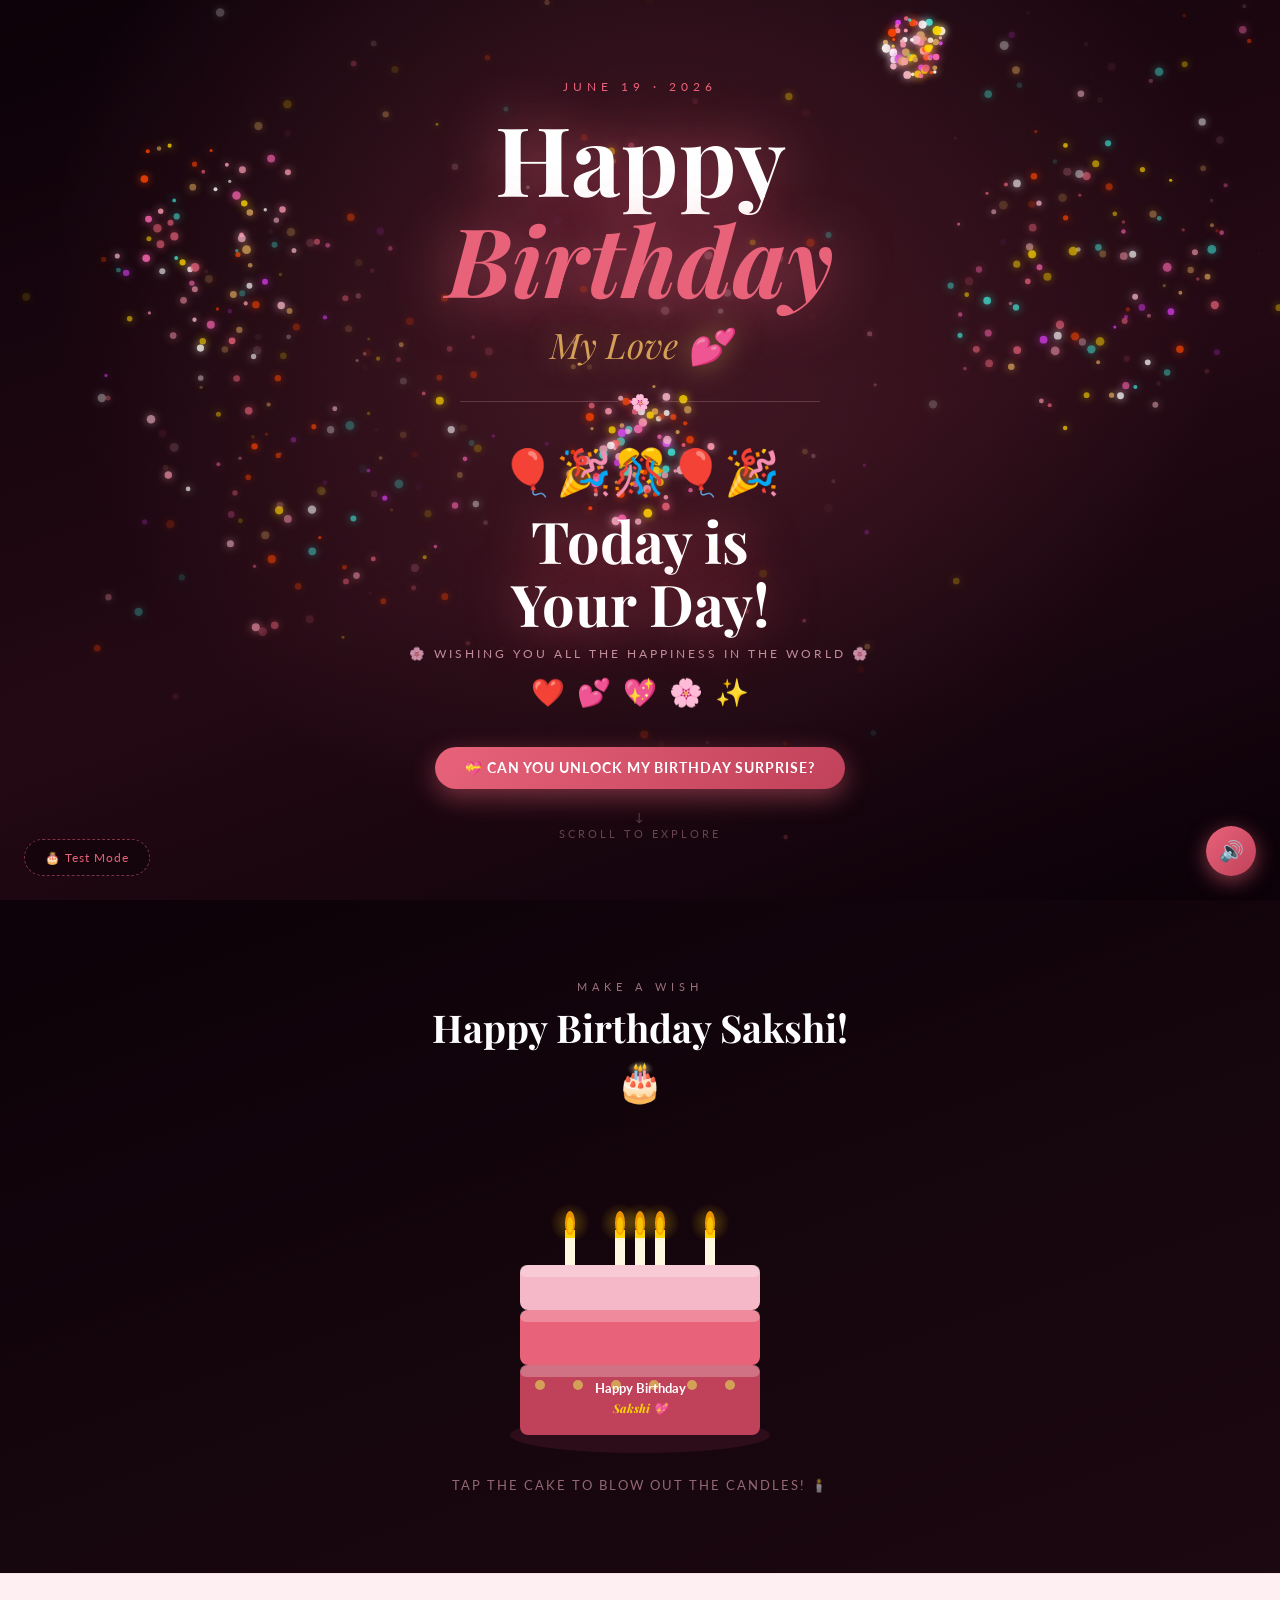
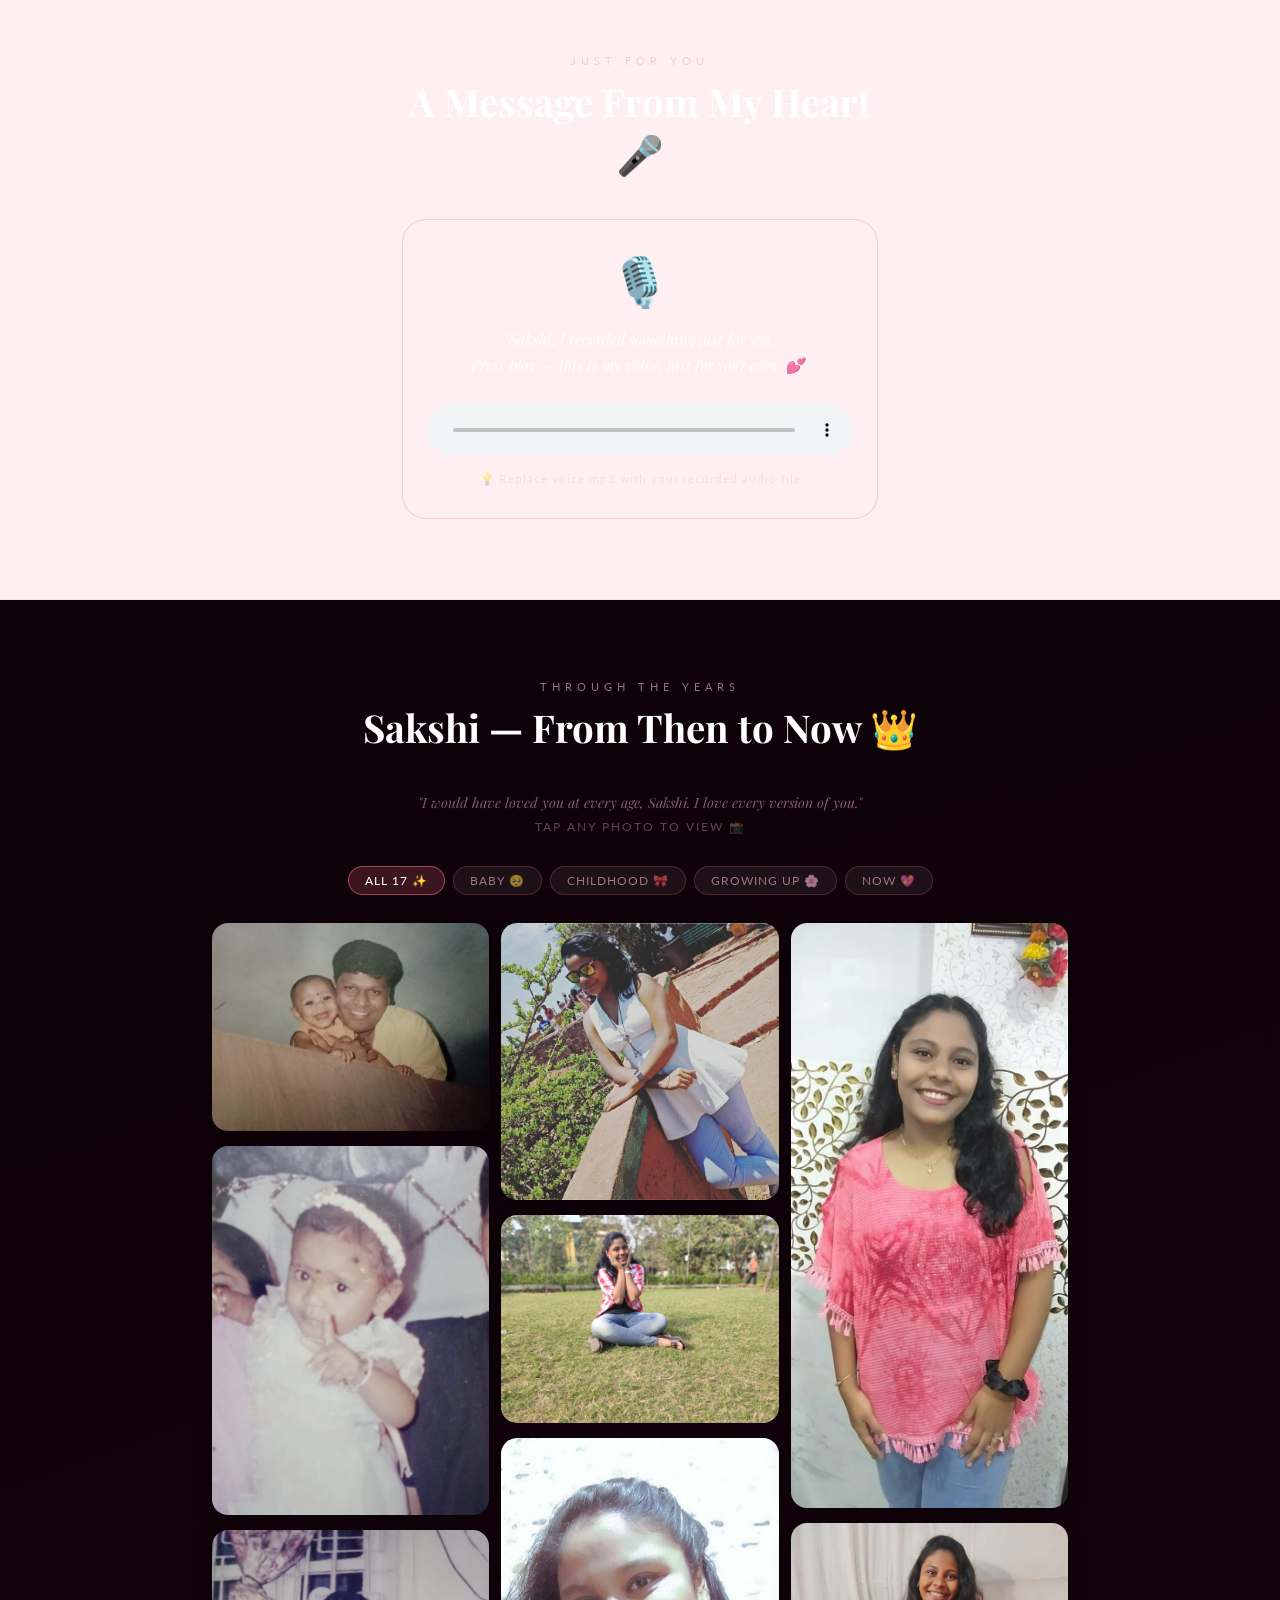
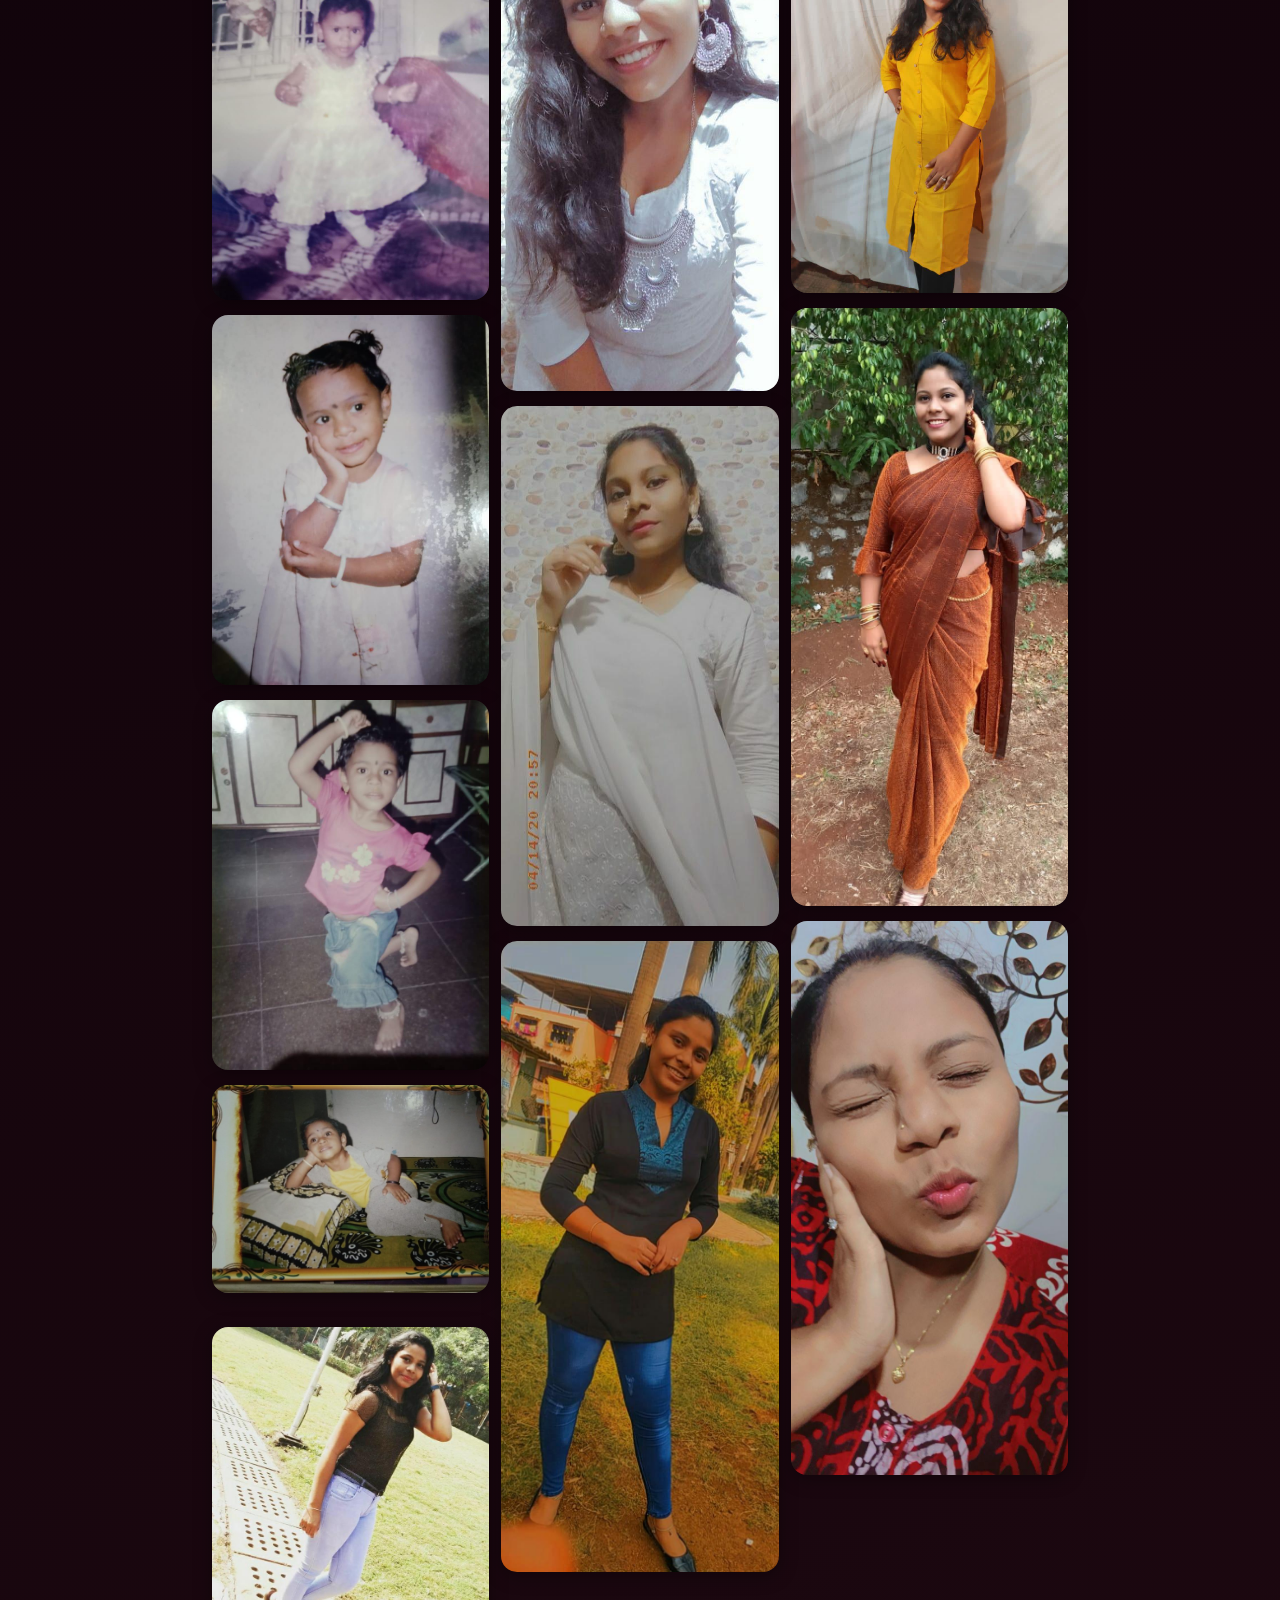
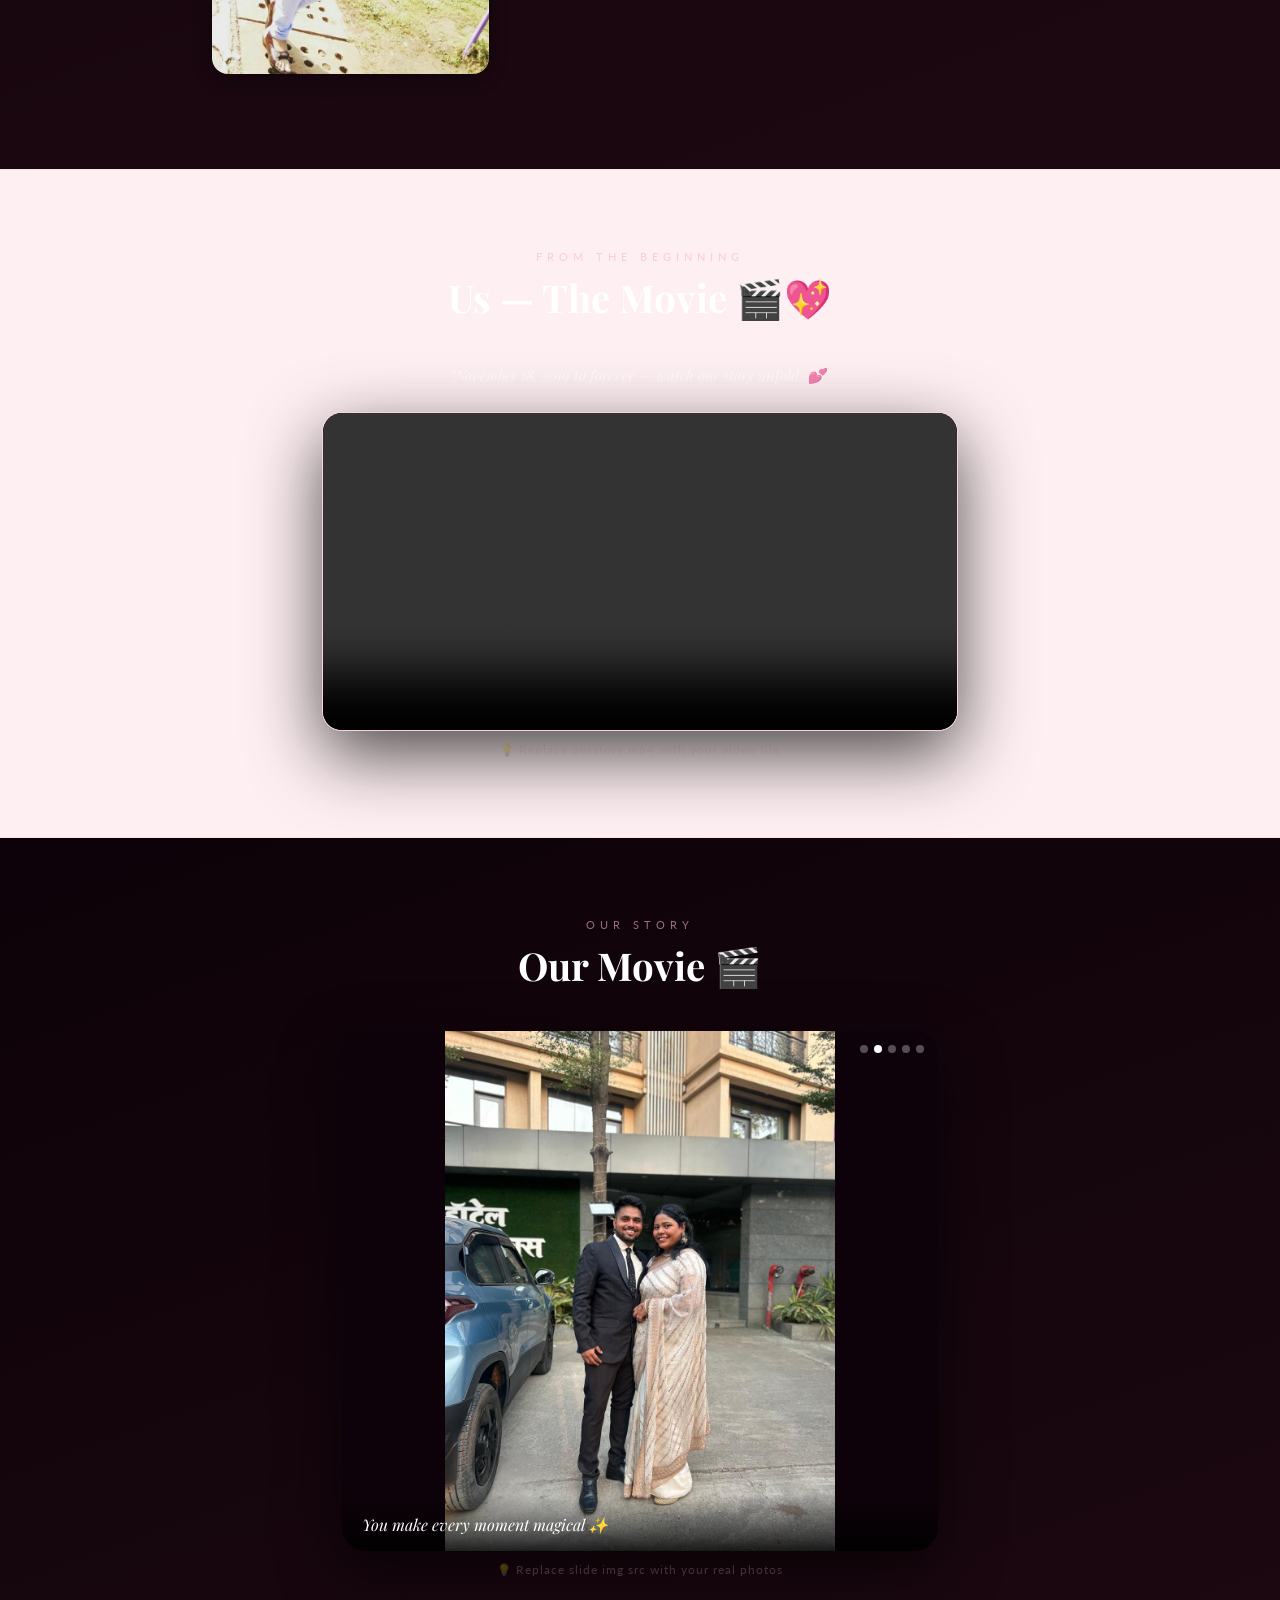
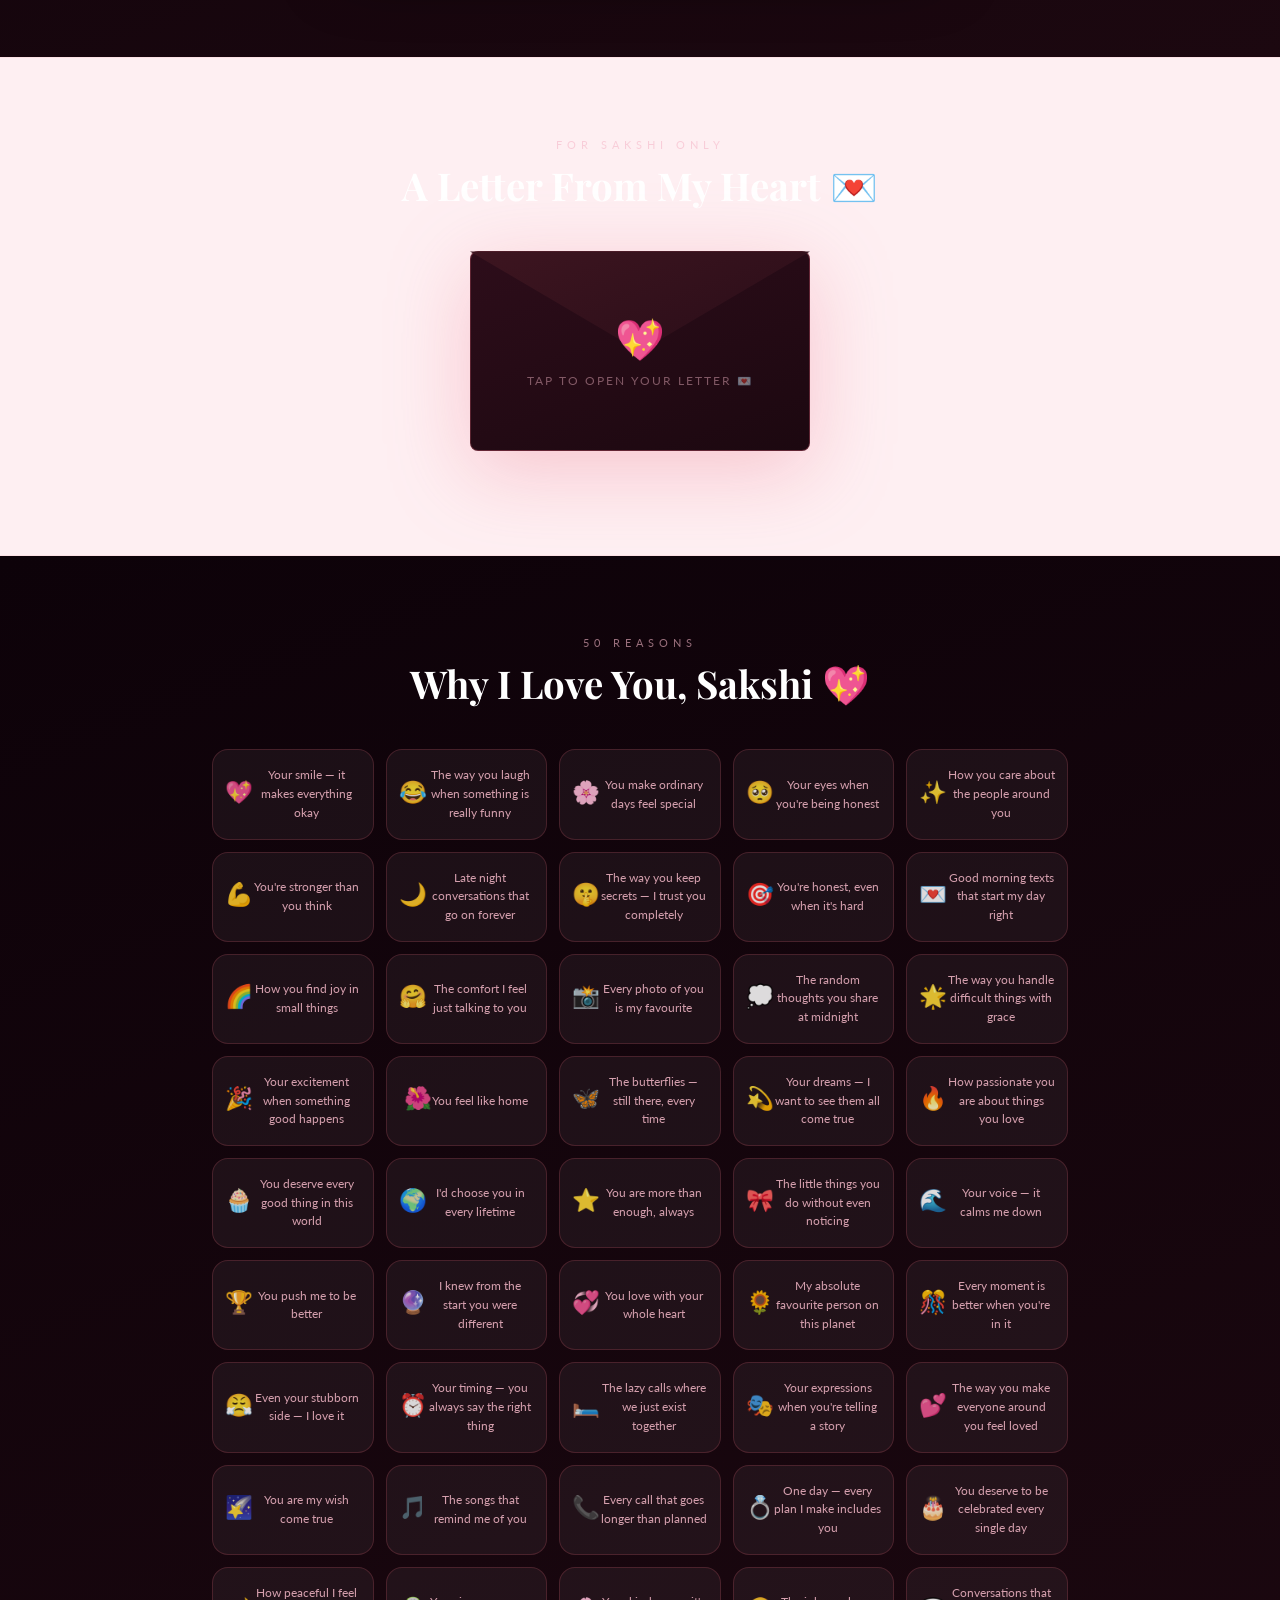
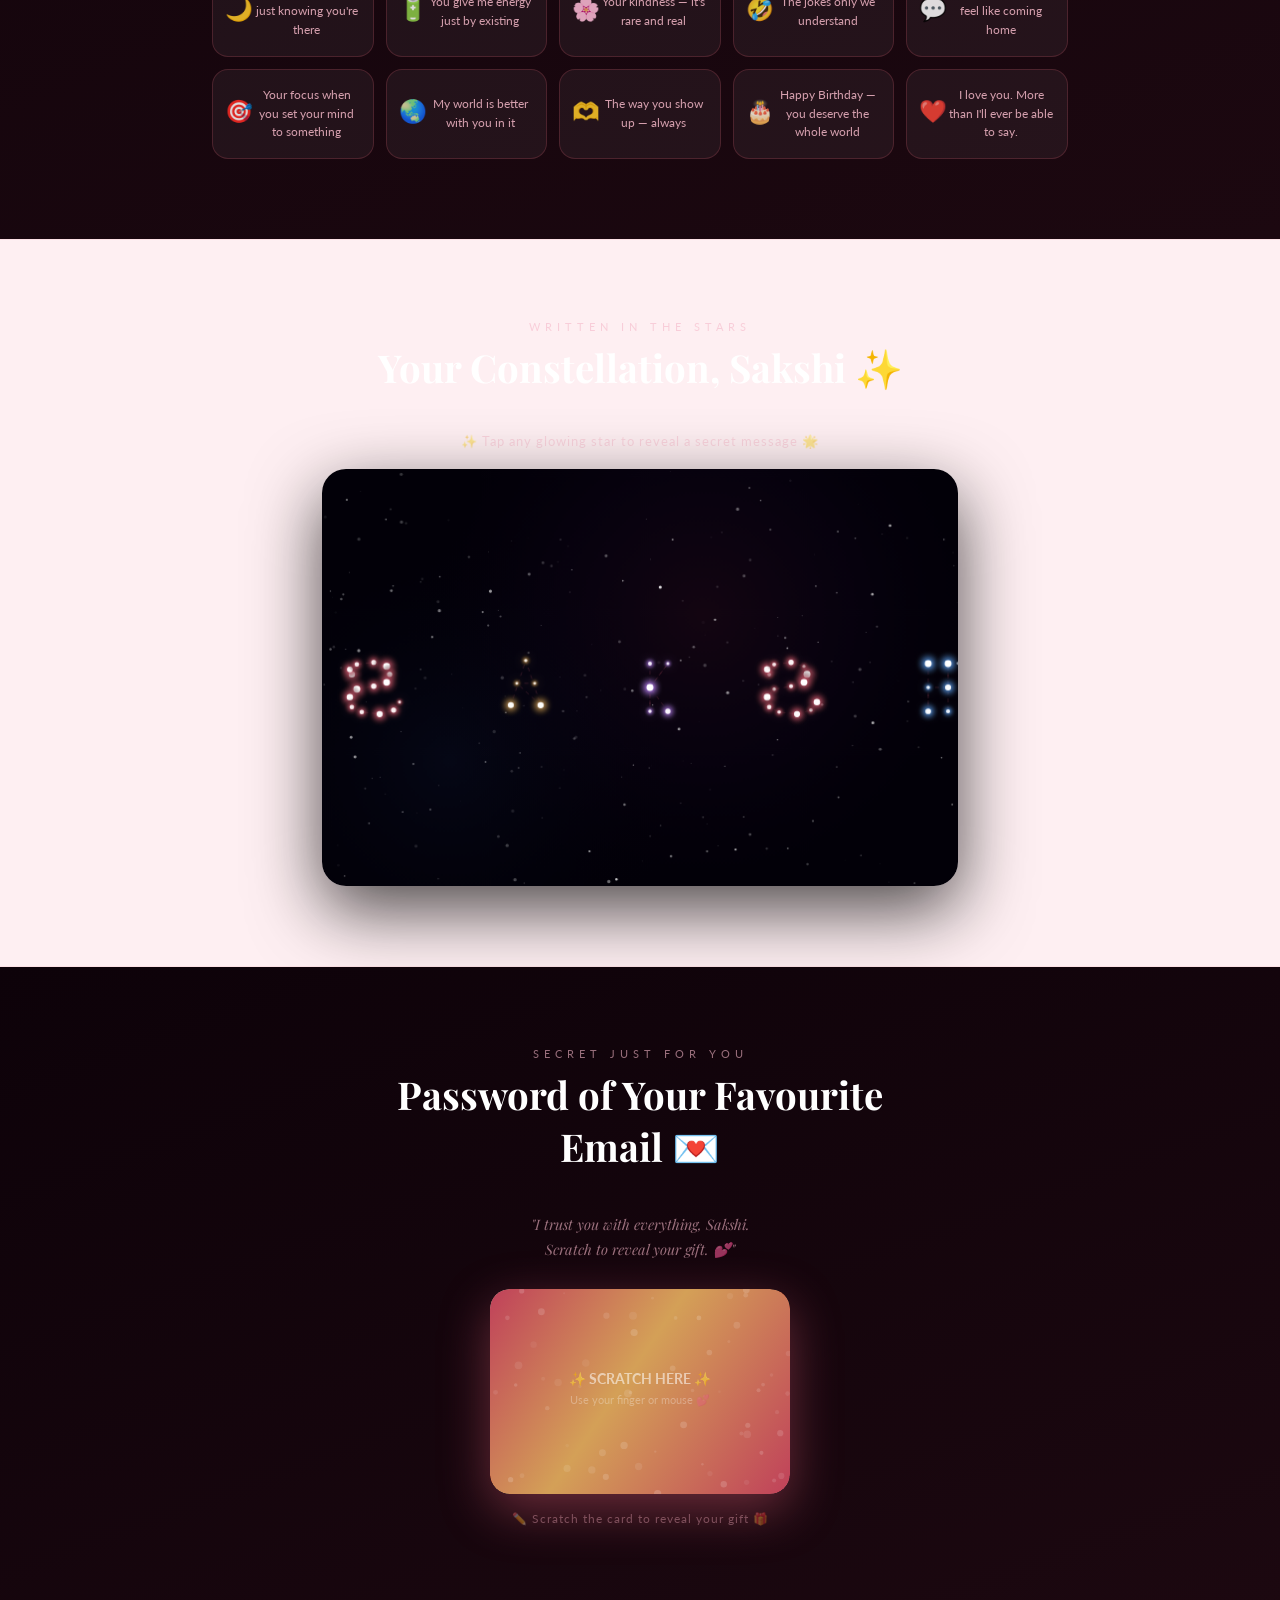
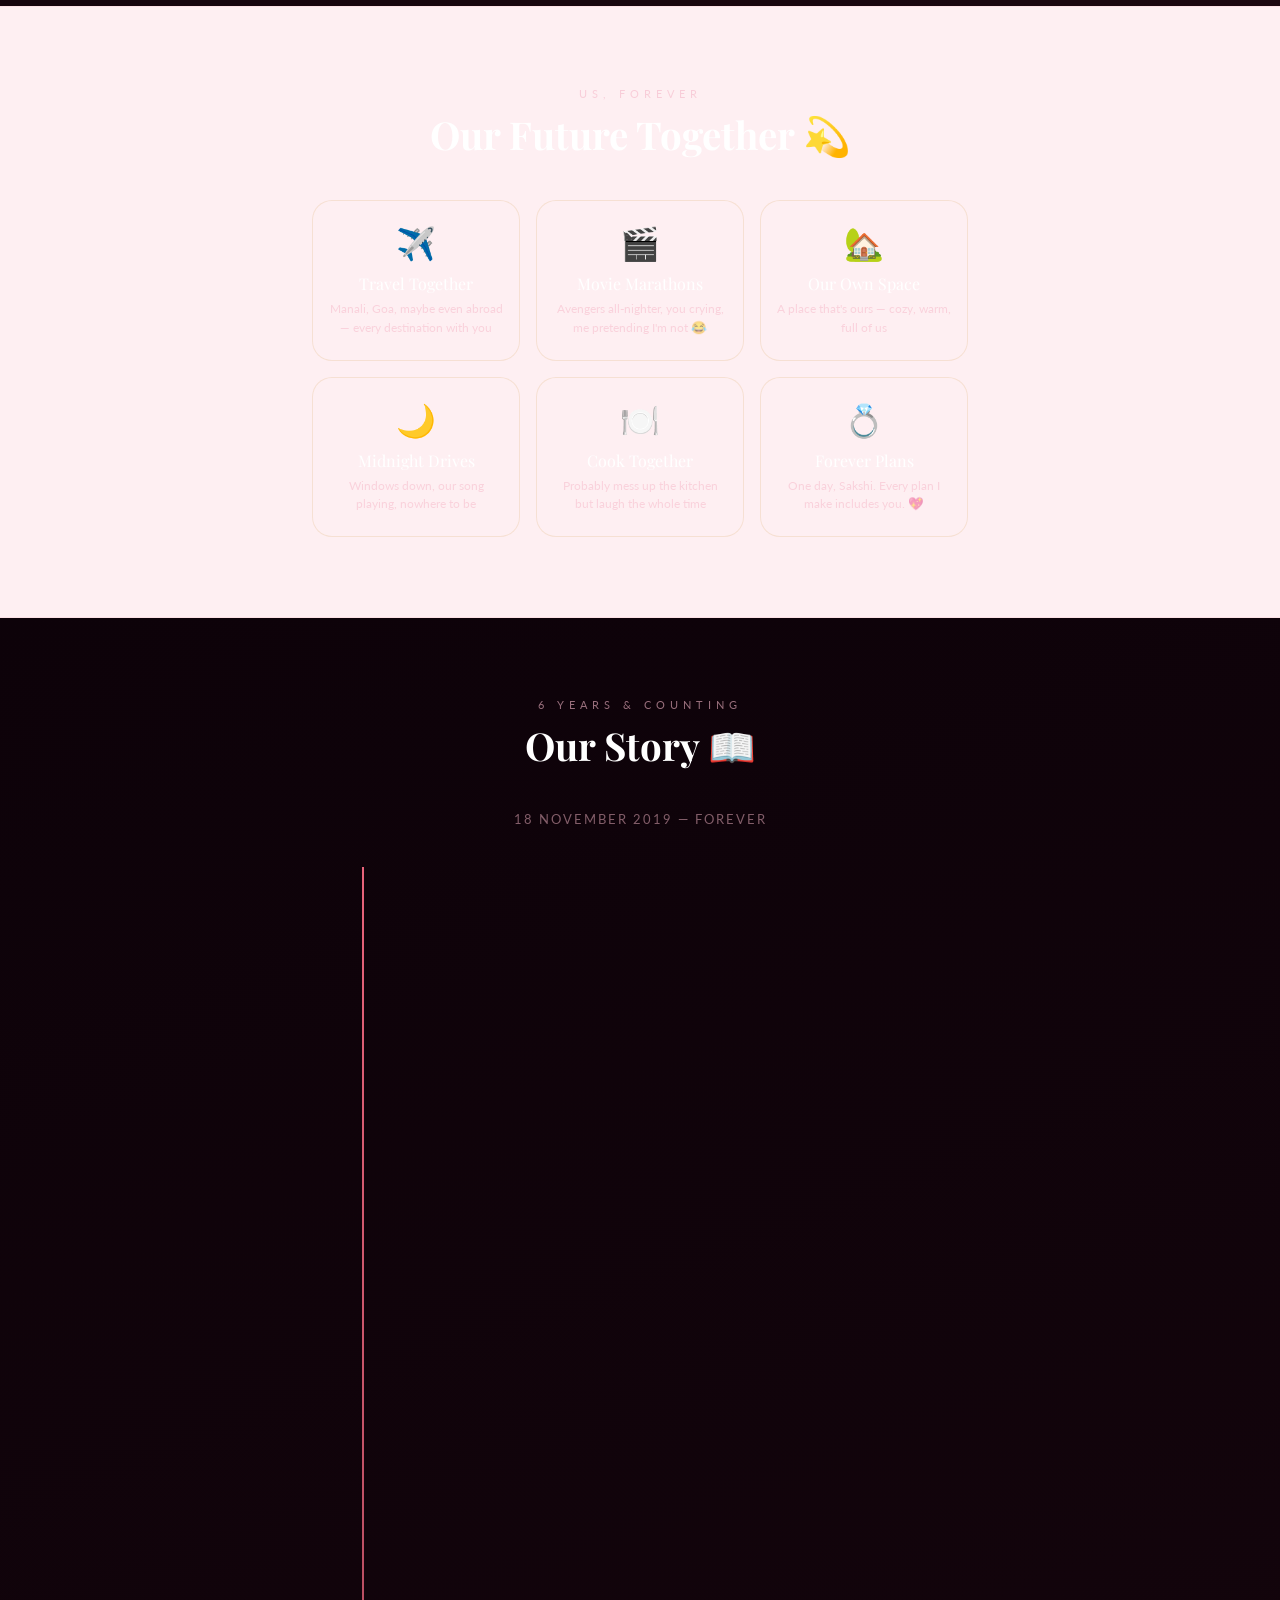
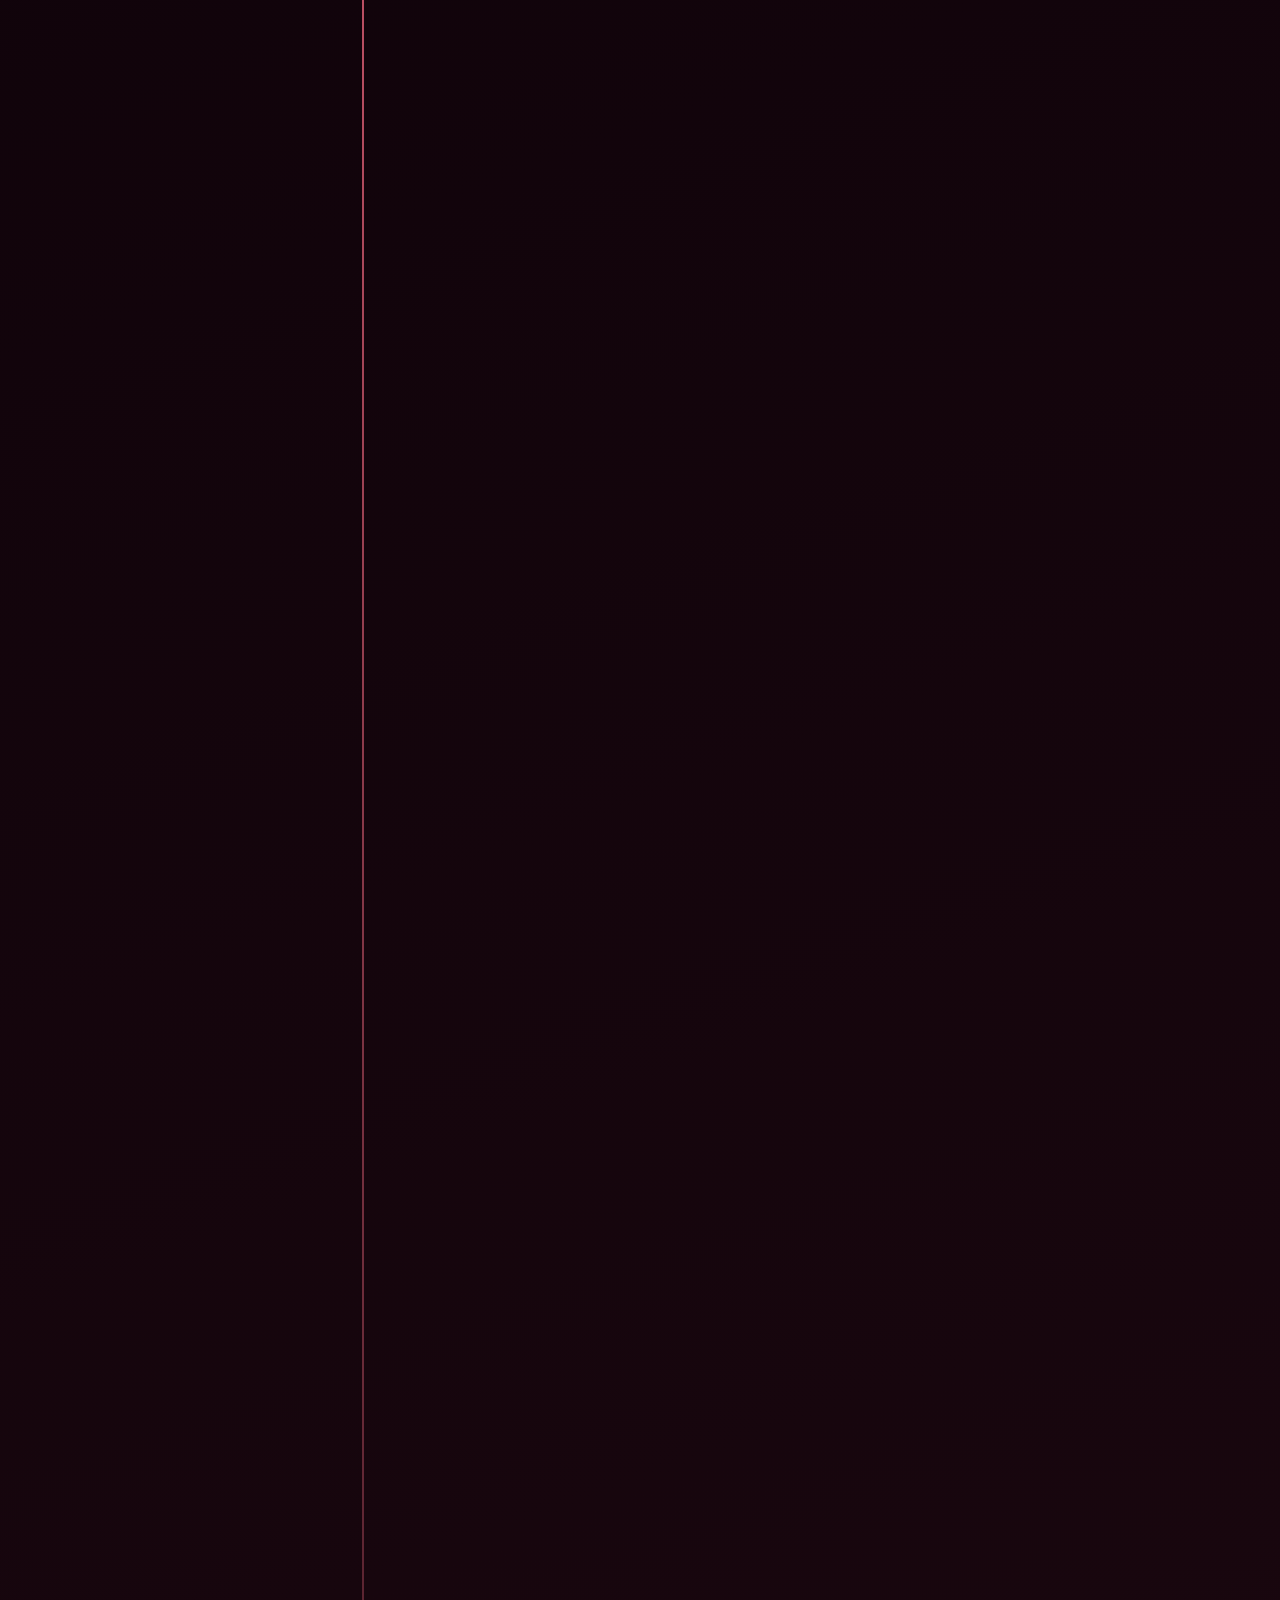
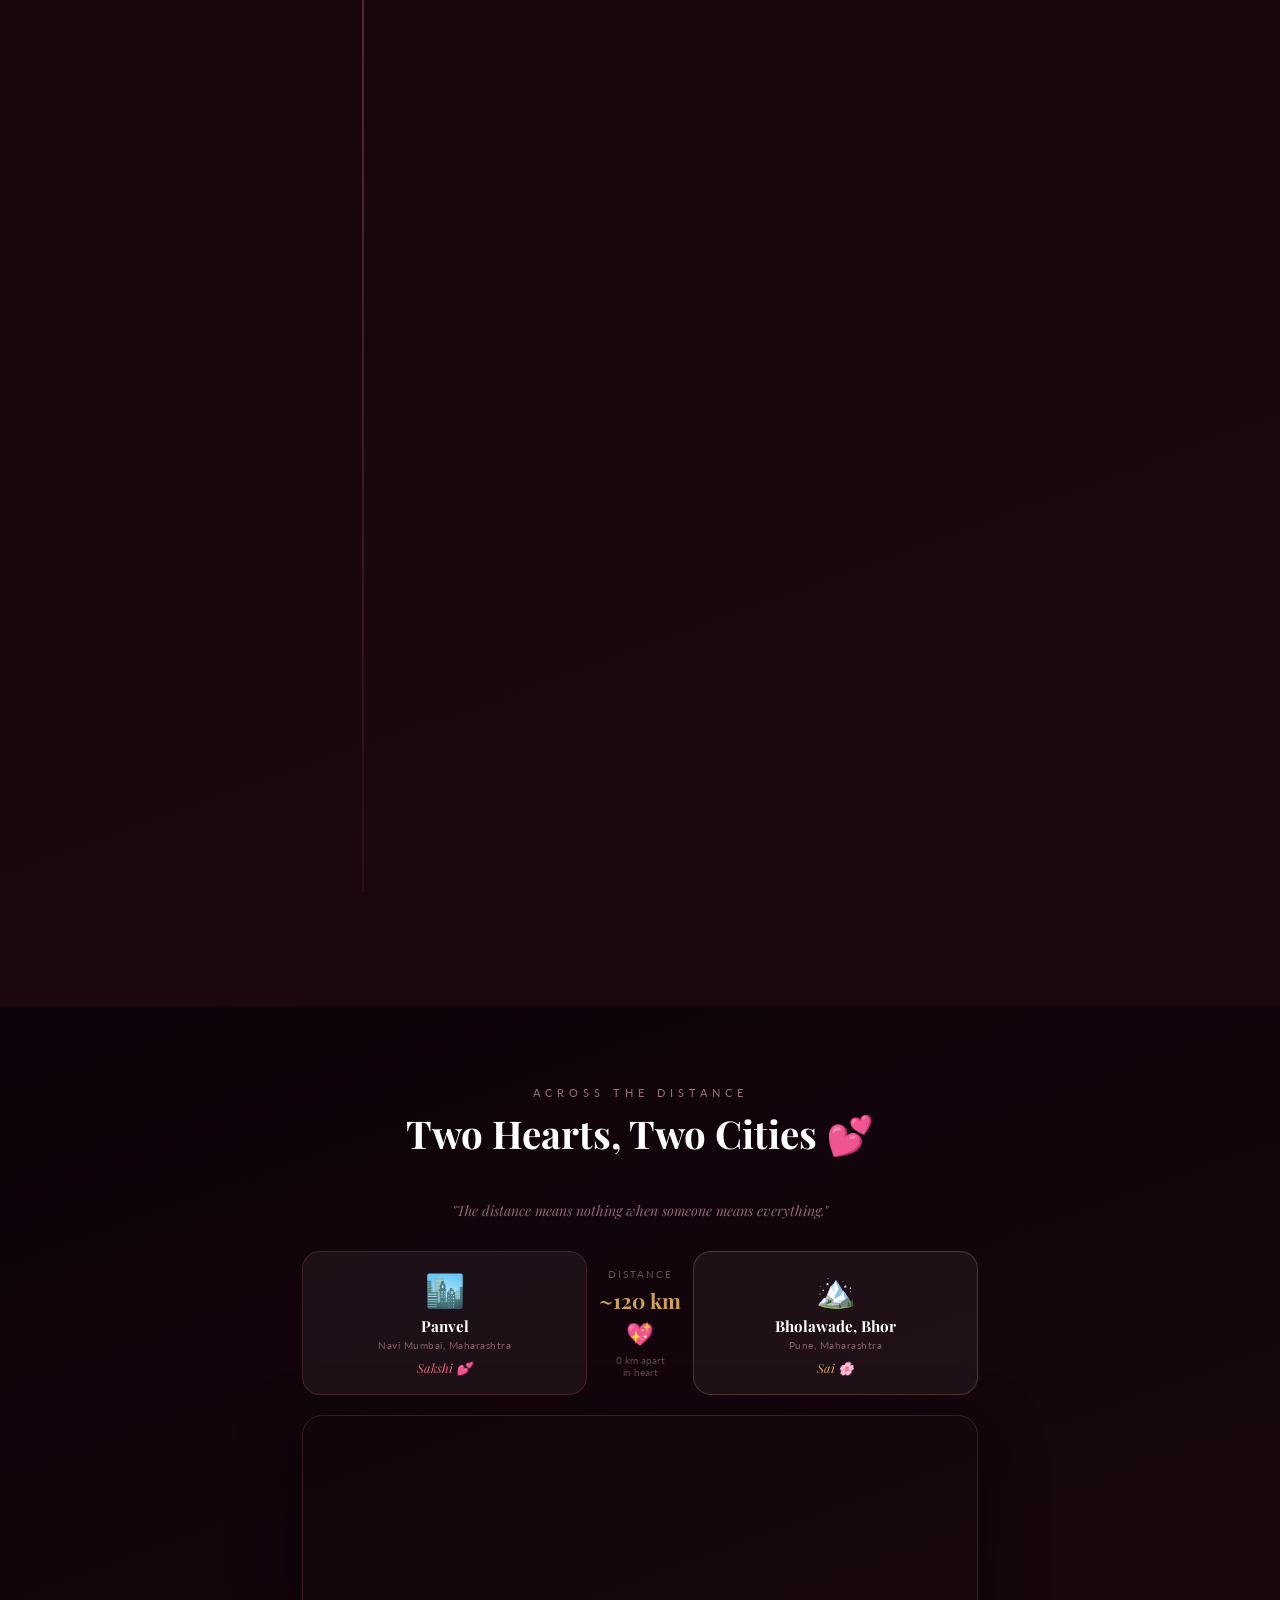
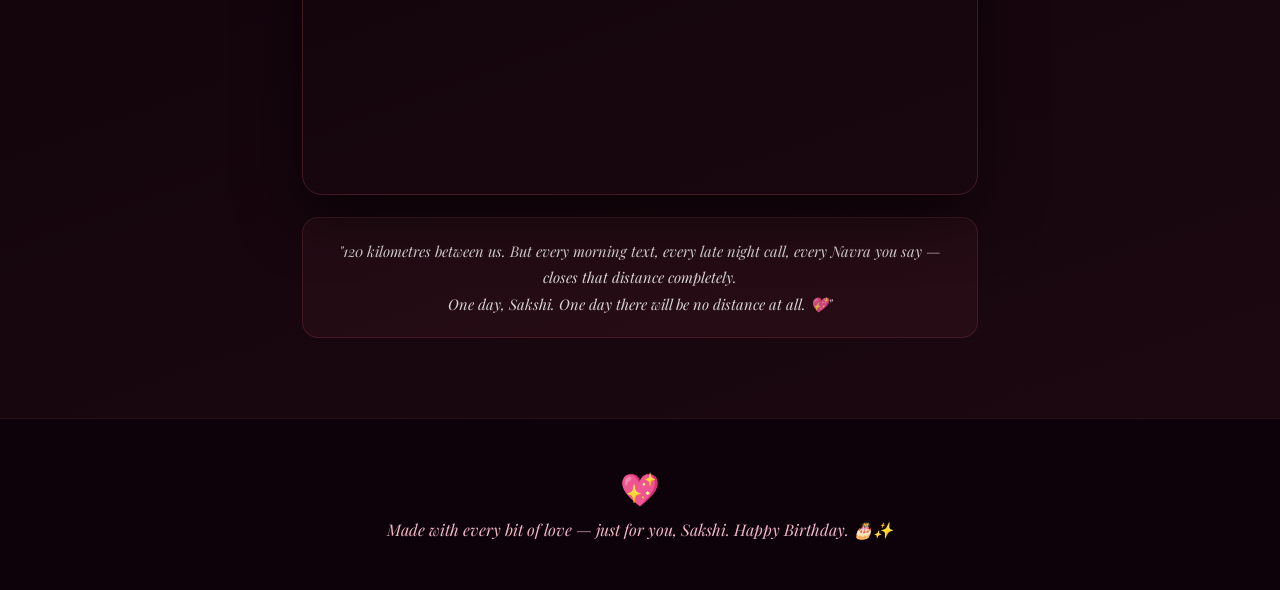
==== commit 7ec116e6: "Update index.html" ====
--- a/index.html
+++ b/index.html
@@ -1309,20 +1309,7 @@
 const revIO=new IntersectionObserver(es=>{es.forEach(e=>{if(e.isIntersecting)e.target.classList.add("vis")})},{threshold:.2});
 document.querySelectorAll(".ti").forEach(el=>revIO.observe(el));
 
-// Stop background music when voice message section appears
-const voiceIO=new IntersectionObserver(es=>{
-  es.forEach(e=>{
-    if(e.isIntersecting && musicOn){
-      stopSong();
-      $("music-btn").textContent="🎵";
-    }
-  });
-},{threshold:.3});
-// observe after birthday activated
-document.addEventListener("bdayActivated",()=>{
-  const vs=document.getElementById("voice-sec");
-  if(vs) voiceIO.observe(vs);
-});
+
 
 // ── COUNTDOWN ─────────────────────────────────
 const cEls={d:$("cd-d"),h:$("cd-h"),m:$("cd-m"),s:$("cd-s")};
@@ -2102,8 +2089,7 @@
   $("bday-msg").classList.add("on");
   $("surprise-btn").classList.add("gone");
   $("music-btn").classList.add("on");
-  // notify voice observer
-  setTimeout(()=>document.dispatchEvent(new Event("bdayActivated")),500);
+
 
   const order=[
     {id:"cake-sec",   delay:0},
